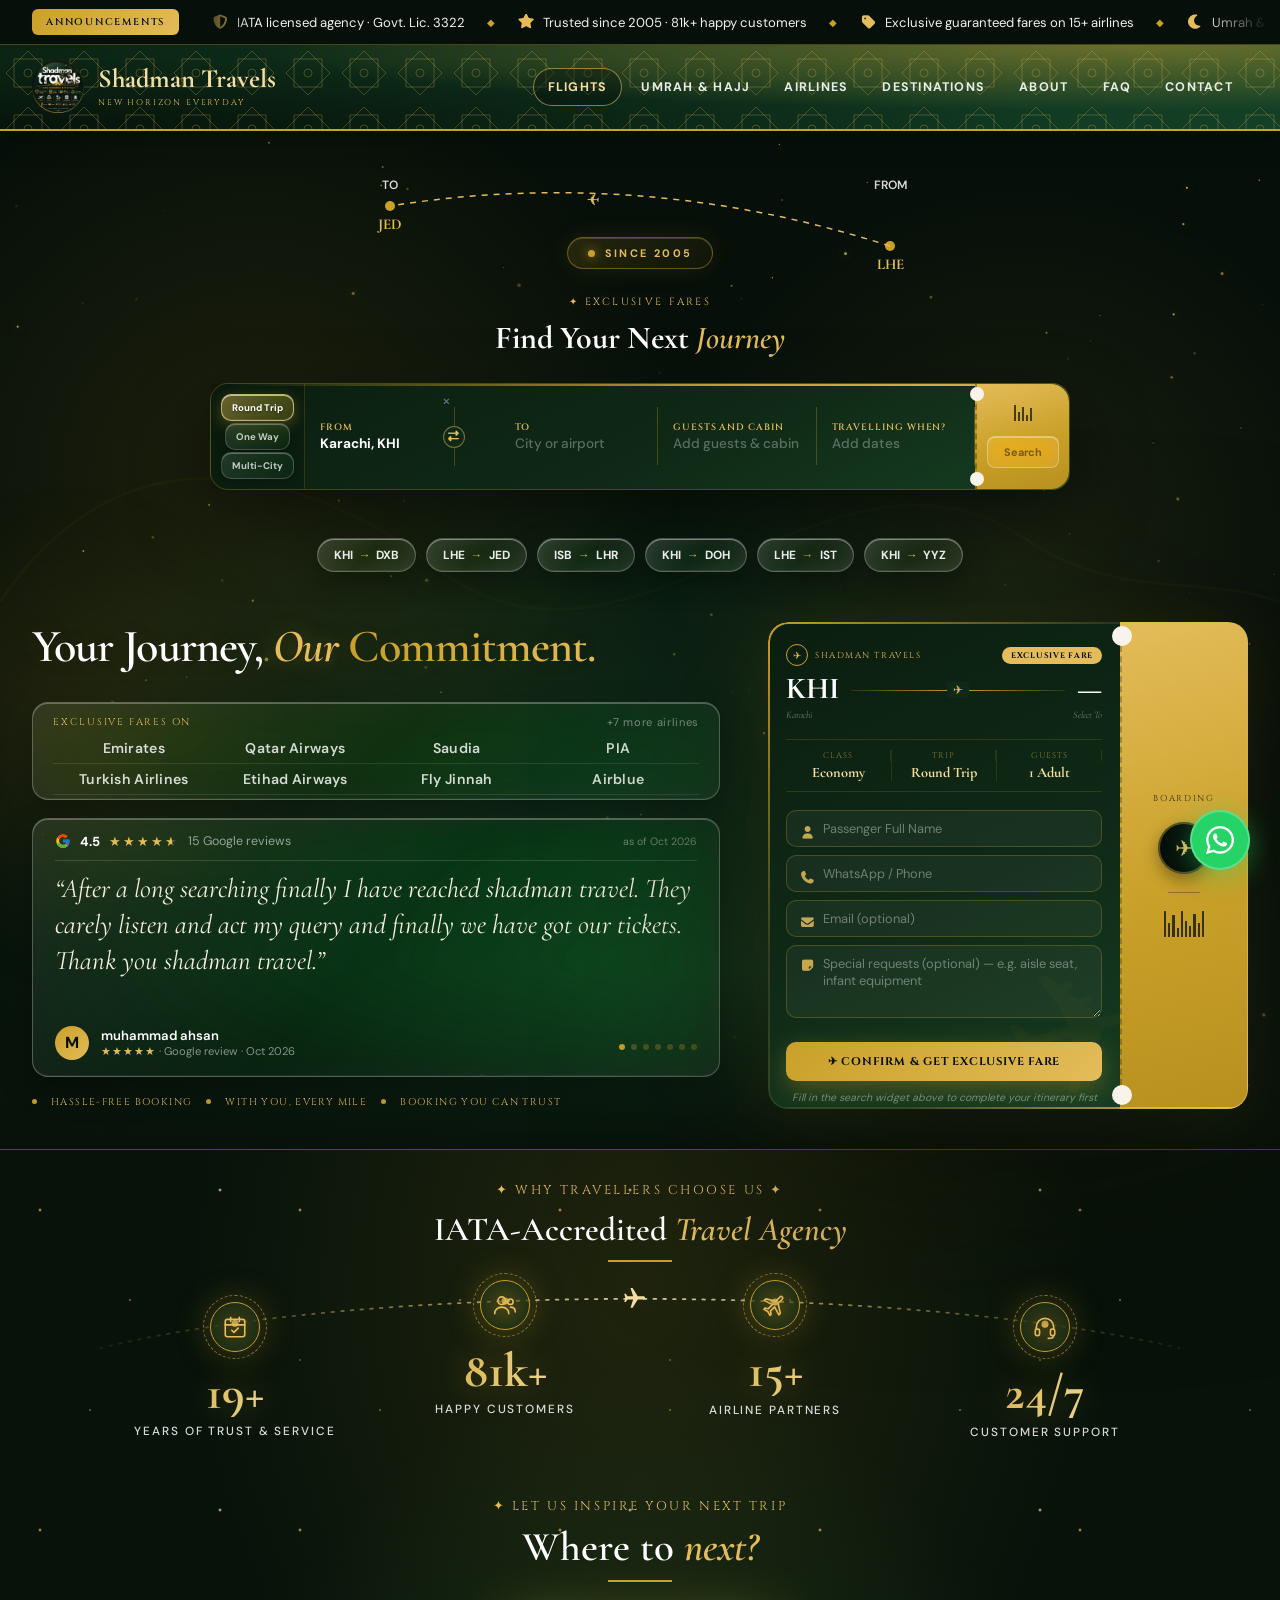
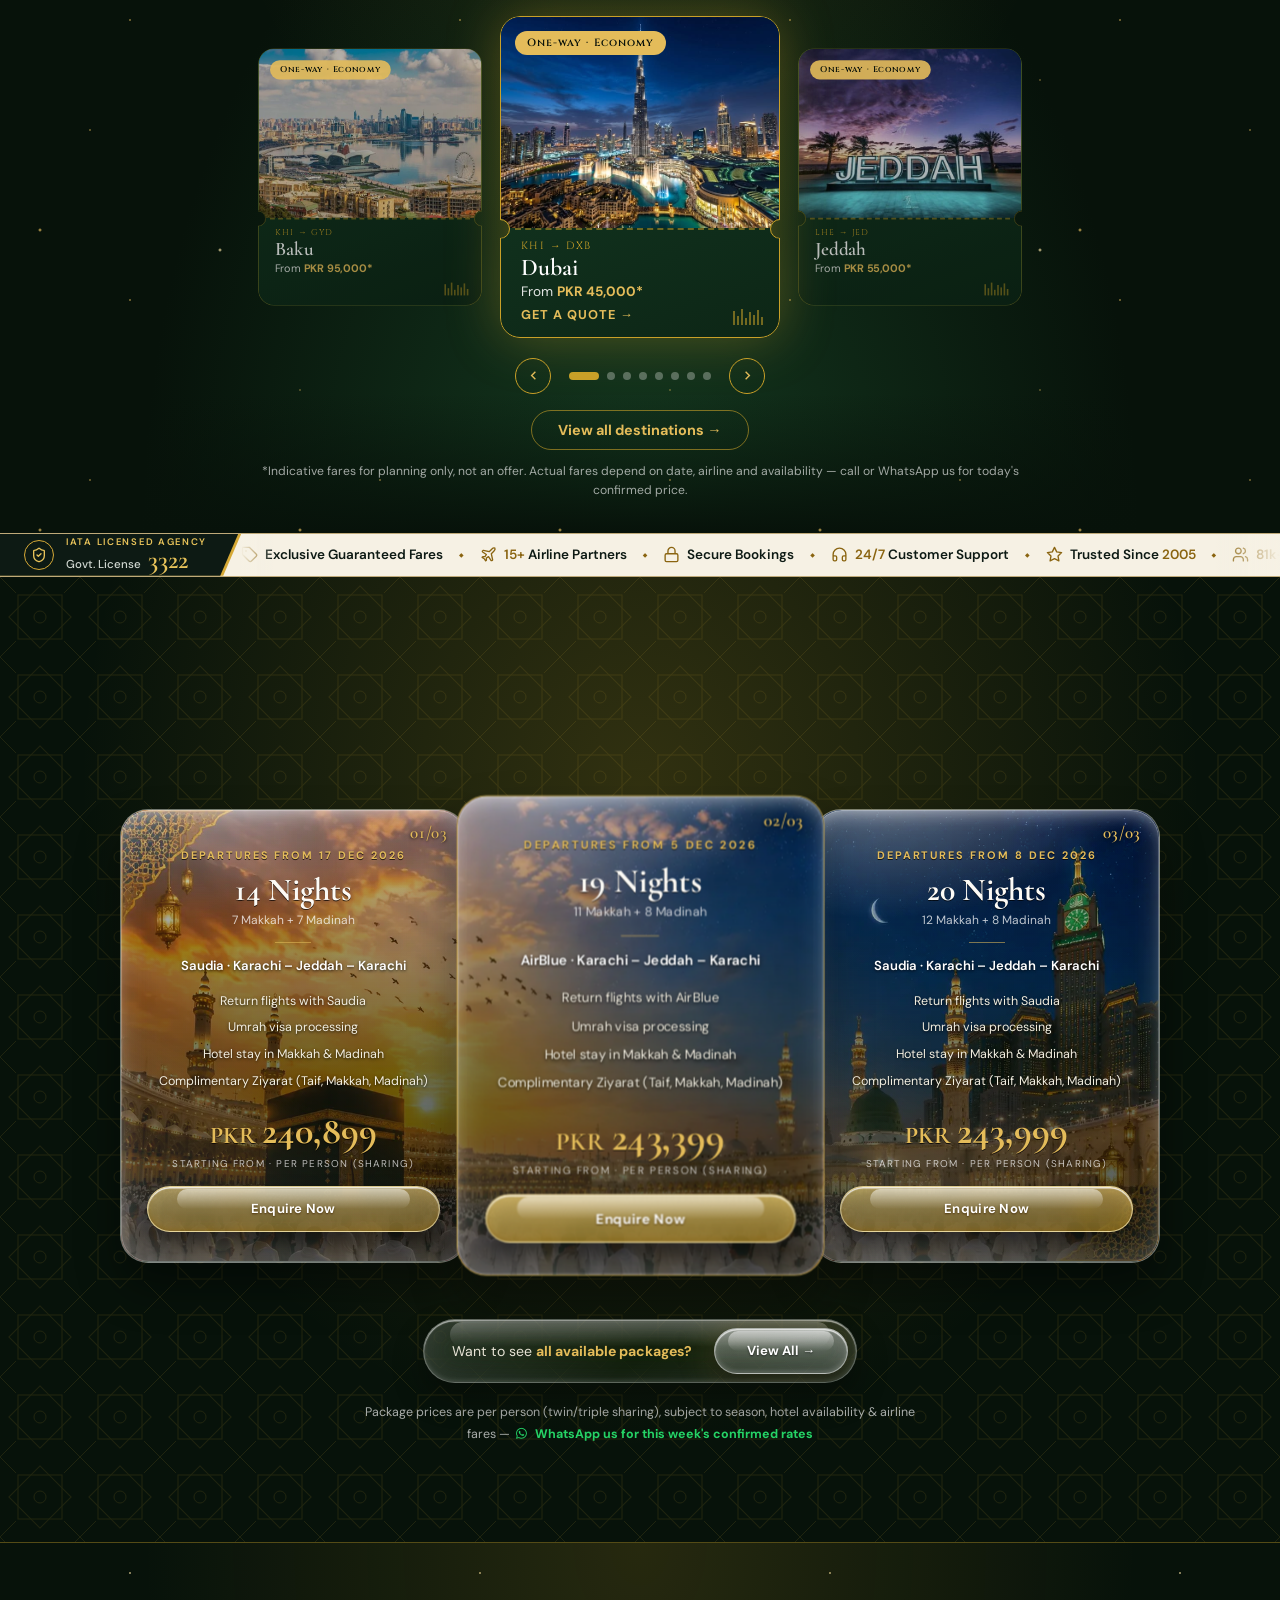
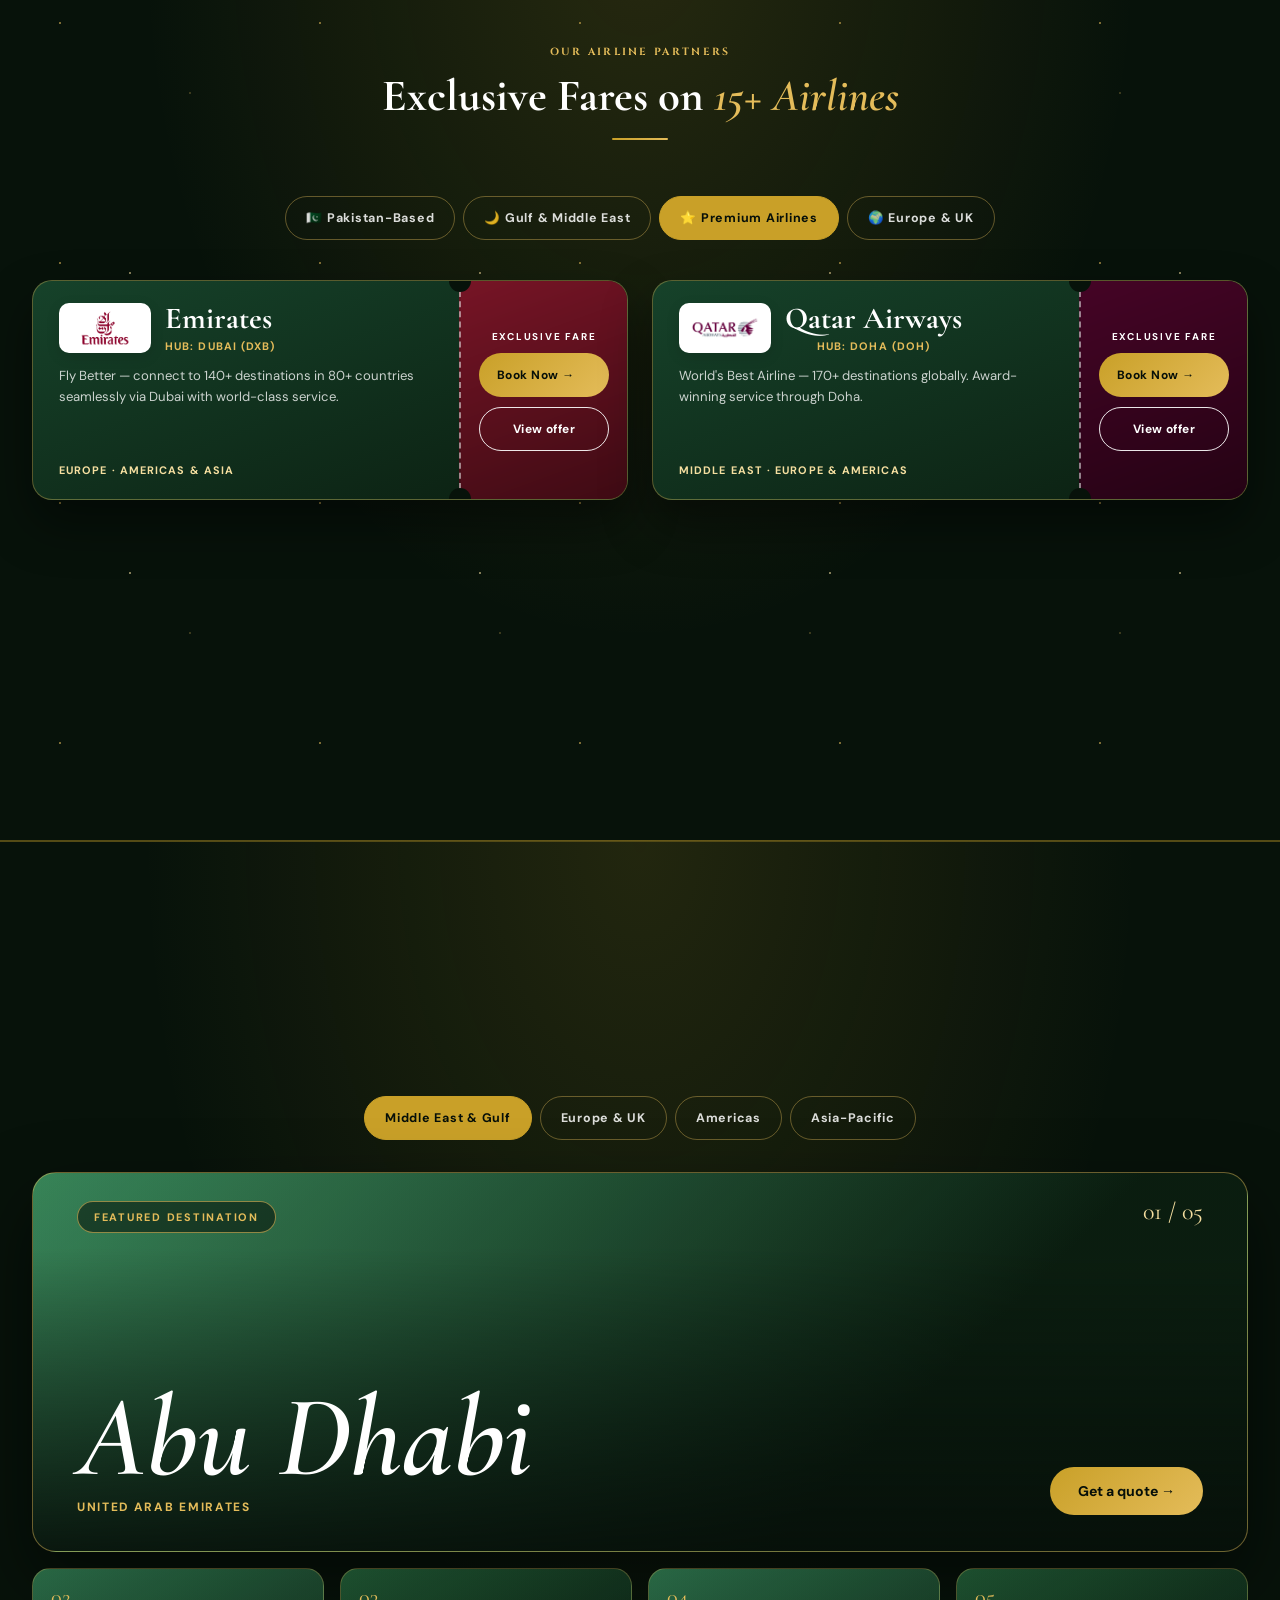
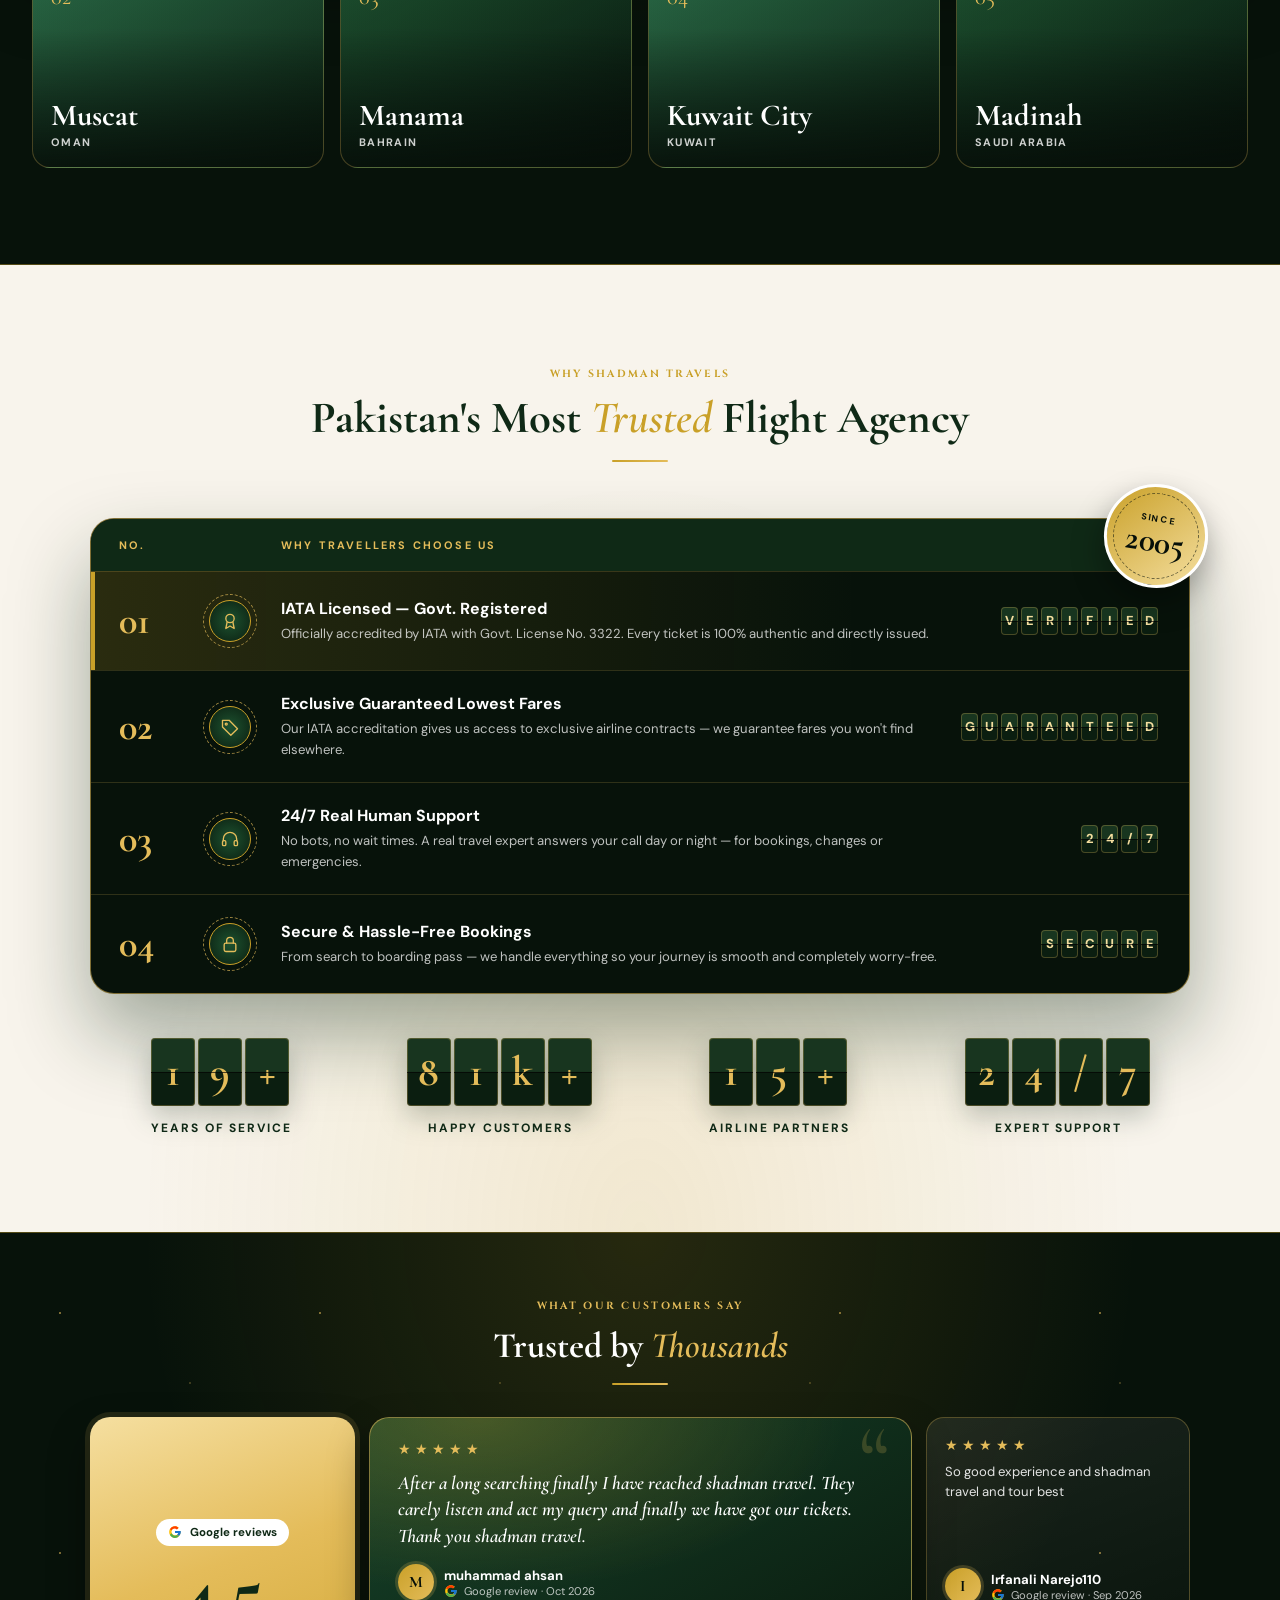
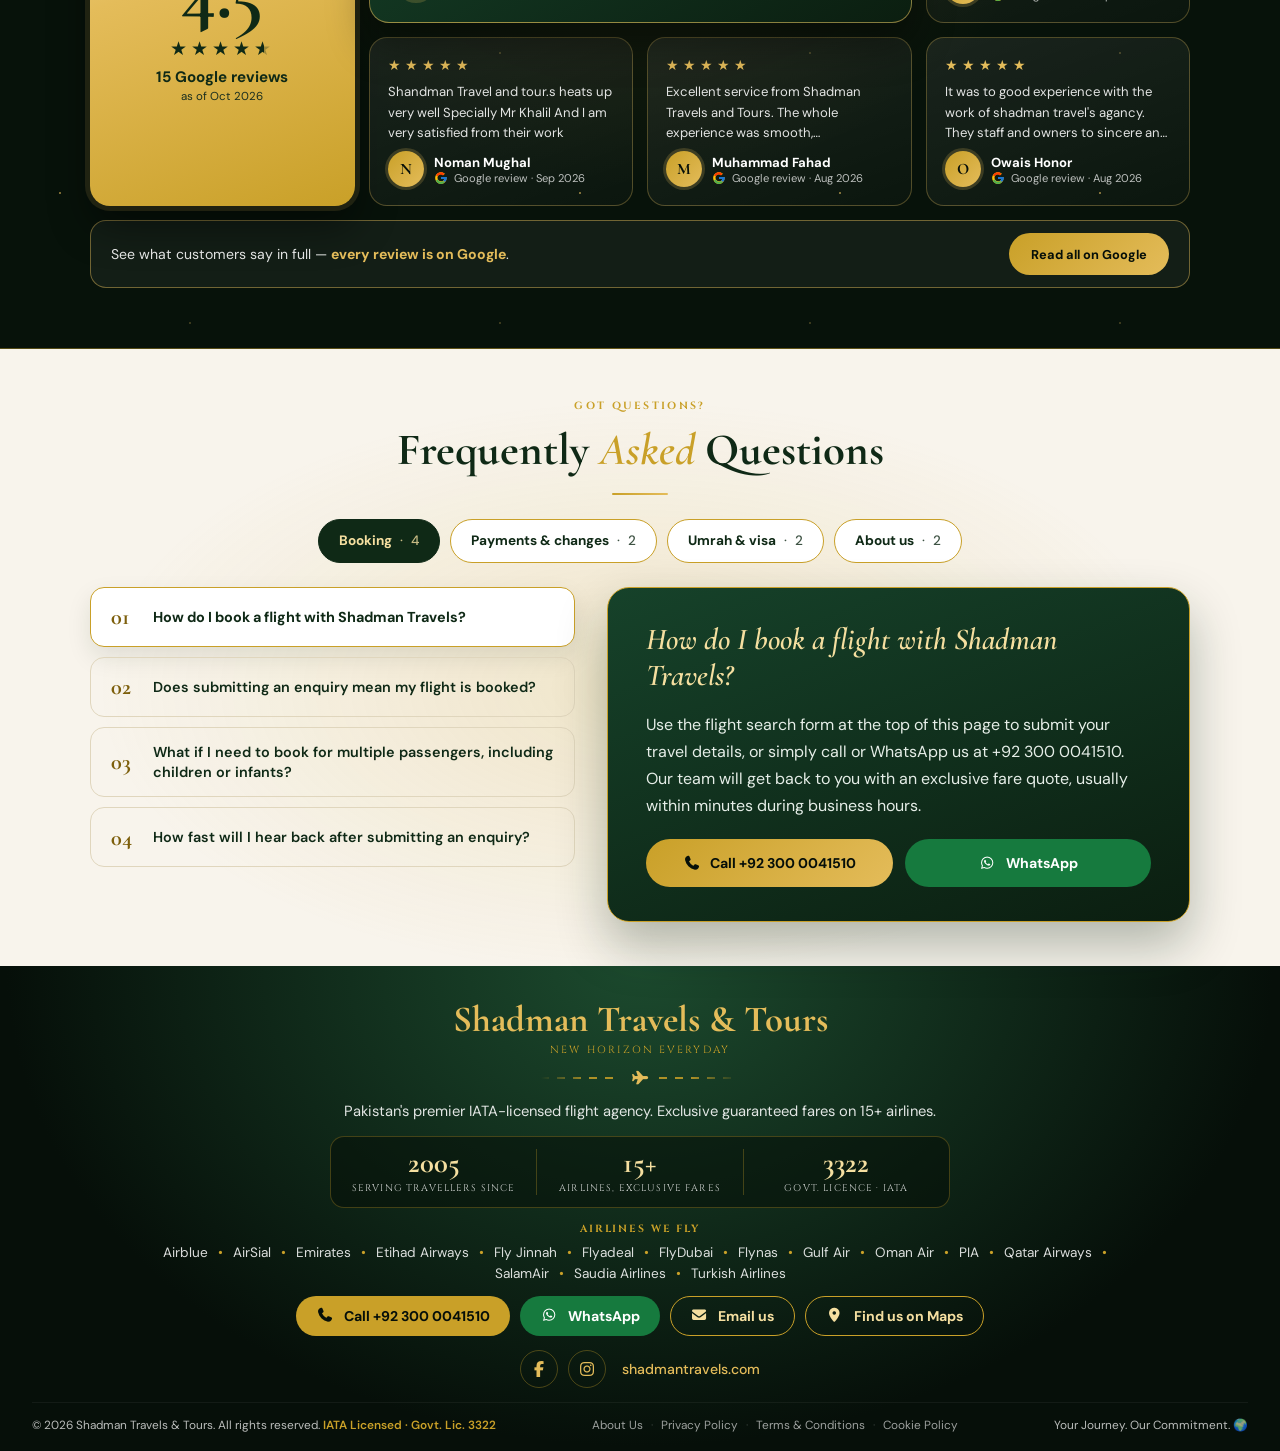
==== index.html @ fd4cccb2 "Remove unused Get Notified popup and refresh cache versions The Get Notified popup is no longer used" ====
<!DOCTYPE html>
<!--
  ╔══════════════════════════════════════════════════════════════════════════╗
  ║                                                                          ║
  ║   PROJECT  : Shadman Travels & Tours — Main Website                      ║
  ║   FILE     : index.html                                                  ║
  ║   VERSION  : Phase 3 — Professional Refactor                             ║
  ║   UPDATED  : 2026                                                        ║
  ║                                                                          ║
  ║   DESCRIPTION                                                            ║
  ║   Primary landing page for shadmantravels.com. Covers flight search,     ║
  ║   airline partners, popular routes, testimonials, and upcoming           ║
  ║   services (Umrah, international tours, domestic tours).                 ║
  ║                                                                          ║
  ║   STYLESHEET LOAD ORDER                                                  ║
  ║                                                                          ║
  ║   2. variables.css     — Design tokens & custom properties               ║
  ║   3. main.css          — Base resets, typography, global utilities       ║
  ║   4. navbar.css        — Navigation & mobile menu                        ║
  ║   5. hero.css          — Hero section & flight search card               ║
  ║   6. forms.css         — Form fields, passengers picker, dropdowns       ║
  ║   7. sections.css      — Airlines, routes, why-us, testimonials          ║
  ║   8. footer.css        — Footer layout & social links                    ║
  ║   9. responsive.css    — All breakpoints & mobile overrides              ║
  ║                                                                          ║
  ║   JAVASCRIPT LOAD ORDER (deferred, end of body)                          ║
  ║   1. config.js         — Global configuration & Google Sheets endpoint   ║
  ║   2. airports.js       — Airport autocomplete data & search logic        ║
  ║   3. navbar.js         — Hamburger toggle, scroll behavior, active links ║
  ║   4. search-widget.js  — Boarding-pass ticket + horizontal search bar    ║
  ║   5                                                                      ║
  ║   6. animations.js     — IntersectionObserver reveals, counter, carousel ║
  ║   7. main.js           — Entry point: preloader, progress bar, init      ║
  ║                                                                          ║
  ║   SECTION MAP (body)                                                     ║
  ║   [01] Preloader                                                         ║
  ║   [02] Scroll Progress Bar                                               ║
  ║   [03] Mobile Menu Overlay                                               ║
  ║   [04] Mobile Menu                                                       ║
  ║   [05] Navbar                                                            ║
  ║   ── <main id="main-content"> ──────────────────────────────────────     ║
  ║   [06] Hero — Flight Search  (#flights)                                  ║
  ║   [07] Trust Strip / Marquee                                             ║
  ║   [08] Stats Bar                                                         ║
  ║   [09] Airlines Section      (#airlines)                                 ║
  ║   [10] Popular Routes        (#routes)                                   ║
  ║   [11] Why Choose Us         (#why-us)                                   ║
  ║   [12] Testimonials                                                      ║
  ║   [13]                                                                   ║
  ║   ── </main> ───────────────────────────────────────────────────────     ║
  ║   [14] Footer                                                            ║
  ║   [15] WhatsApp FAB                                                      ║
  ║   [16]                                                                   ║
  ║   [17] JavaScript References                                             ║
  ║                                                                          ║
  ╚══════════════════════════════════════════════════════════════════════════╝
-->
<html lang="en">
<head>

  <!-- ═══════════════════════════════════════════════════════════
       § 1 · ANALYTICS & TRACKING
       ═══════════════════════════════════════════════════════════ -->

  <!-- Google Analytics 4 -->
  <script async src="https://www.googletagmanager.com/gtag/js?id=G-054Q03RSLR"></script>
  <script src="/js/analytics-init.js"></script>

  <!-- Microsoft Clarity -->
  <script src="/js/clarity-init.js"></script>


  <!-- ═══════════════════════════════════════════════════════════
       § 2 · CORE META
       ═══════════════════════════════════════════════════════════ -->

  <meta charset="UTF-8"/>
  <meta name="viewport" content="width=device-width, initial-scale=1.0"/>
  <meta name="theme-color" content="#0f172a"/>
  <meta name="format-detection" content="telephone=no"/>


  <!-- ═══════════════════════════════════════════════════════════
       § 3 · SEO — Title, Description, Keywords, Canonical
       ═══════════════════════════════════════════════════════════ -->

  <title>Travel Agency in Karachi | Airline Tickets, Umrah & Visa Services | Shadman Travels</title>

  <meta name="description" content="Book airline tickets, Umrah packages, visa assistance and international tours with Shadman Travels & Tours, Karachi. Trusted travel experts serving Pakistan for 19+ years."/>
  <meta name="keywords" content="travel agency Karachi, airline tickets Pakistan, Umrah packages Karachi, visa services Pakistan, travel consultant Karachi, Shadman Travels"/>
  <meta name="author" content="Shadman Travels & Tours"/>
  <meta name="robots" content="index, follow"/>

  <link rel="canonical" href="https://shadmantravels.com/"/>


  <!-- ═══════════════════════════════════════════════════════════
       § 4 · ICONS & BRANDING
       ═══════════════════════════════════════════════════════════ -->

  <link rel="icon" href="images/logos/favicon-32.png" type="image/png"/>
  <link rel="apple-touch-icon" href="images/logos/apple-touch-icon.png"/>


  <!-- ═══════════════════════════════════════════════════════════
       § 5 · OPEN GRAPH
       ═══════════════════════════════════════════════════════════ -->

  <meta property="og:type" content="website"/>
  <meta property="og:site_name" content="Shadman Travels & Tours"/>
  <meta property="og:locale" content="en_PK"/>
  <meta property="og:title" content="Shadman Travels & Tours"/>
  <meta property="og:description" content="Airline ticket booking, Umrah packages, visa assistance and international travel services from Karachi, Pakistan."/>
  <meta property="og:url" content="https://shadmantravels.com/"/>
  <meta property="og:image" content="https://shadmantravels.com/images/seo/og-image.jpg"/>
  <meta property="og:image:width" content="1200"/>
  <meta property="og:image:height" content="630"/>


  <!-- ═══════════════════════════════════════════════════════════
       § 6 · TWITTER CARDS
       ═══════════════════════════════════════════════════════════ -->

  <meta name="twitter:card" content="summary_large_image"/>
  <meta name="twitter:title" content="Shadman Travels & Tours"/>
  <meta name="twitter:description" content="Airline ticket booking, Umrah packages, visa assistance and international travel services from Karachi, Pakistan."/>
  <meta name="twitter:image" content="https://shadmantravels.com/images/seo/og-image.jpg"/>


  <!-- ═══════════════════════════════════════════════════════════
       § 7 ·  Fonts are self-hosted — see css/variables.css @font-face declarations
       ═══════════════════════════════════════════════════════════ -->
       
  <link rel="stylesheet" href="/css/fontawesome/all.min.css"/>

  <!-- ═══════════════════════════════════════════════════════════
       § 8 · STYLESHEETS
       Load order: modal override → tokens → base → components
       ═══════════════════════════════════════════════════════════ -->

  <link rel="stylesheet" href="css/variables.css"/>
  <link rel="stylesheet" href="css/main.css?v=20261030"/>
  <link rel="stylesheet" href="css/navbar.css"/>
  <link rel="stylesheet" href="css/hero.css"/>
  <link rel="stylesheet" href="css/forms.css"/>
  <link rel="stylesheet" href="css/search-widget.css?v=20261030"/>
  <link rel="stylesheet" href="css/glass.css?v=20261102"/>
  <link rel="stylesheet" href="css/sections.css?v=20261104"/>
  <link rel="stylesheet" href="css/faq.css"/>
  <link rel="stylesheet" href="css/footer.css"/>
  <link rel="stylesheet" href="css/responsive.css"/>


  <!-- ═══════════════════════════════════════════════════════════
       § 9 · STRUCTURED DATA (Schema.org)
       ═══════════════════════════════════════════════════════════ -->

  <script type="application/ld+json">
  {
    "@context": "https://schema.org",
    "@type": "TravelAgency",
    "name": "Shadman Travels & Tours",
    "url": "https://shadmantravels.com",
    "logo": "https://shadmantravels.com/images/logos/logo-schema.jpg",
    "description": "Airline ticket booking, Umrah packages, visa assistance, travel consultation and international travel services from Karachi, Pakistan.",
    "telephone": "+923000041510",
    "email": "shadmantravel@yahoo.com",
    "address": {
      "@type": "PostalAddress",
      "streetAddress": "MF#08 Salalah Apartment, Dr Daud Pota Road",
      "addressLocality": "Karachi",
      "addressCountry": "PK"
    },
    "areaServed": "Pakistan",
    "sameAs": [
      "https://www.facebook.com/shadmantravels",
      "https://www.instagram.com/shadman_travels",
      "https://maps.app.goo.gl/VC3xpDUezByyPFrX7"
    ]
  }
</script>

  <!-- ═══════════════════════════════════════════════════════════
       § 10 · JAVASCRIPT — deferred for performance
       defer: download in parallel with HTML parsing,
       execute only after DOM is fully ready. Order preserved:
       config → airports → navbar → search-widget → notify → animations → main
       ═══════════════════════════════════════════════════════════ -->
  <script src="js/config.js" defer></script>
  <script src="js/airports.js" defer></script>
  <script src="js/navbar.js" defer></script>
  <script src="js/nearest-airport.js?v=20261102" defer></script>
  <script src="js/search-widget.js?v=20261102" defer></script>
  <script src="js/google-reviews.js" defer></script>
  <script src="js/animations.js?v=20261104" defer></script>
  <script src="js/faq.js" defer></script>
  <script src="js/main.js" defer></script>
  <script src="js/umrah-home.js?v=20261104" defer></script>
  <script src="js/mobile-sections.js?v=20261101" defer></script>

</head>
<body>

  <!--
  ╔══════════════════════════════════════════════════════════════════════════╗
  ║  BODY · SECTION MAP                                                      ║
  ║  [01] Preloader            — Animated logo + progress bar                ║
  ║  [02] Scroll Progress Bar  — Fixed top progress indicator                ║
  ║  [03] Mobile Menu Overlay  — Semi-transparent backdrop                   ║
  ║  [04] Mobile Menu          — Slide-in nav drawer                         ║
  ║  [05] Navbar               — Fixed top navigation                        ║
  ║  [06] Hero / Flight Search — Star canvas + search card  #flights         ║
  ║  [07] Trust Strip          — Scrolling marquee band                      ║
  ║  [08] Stats Bar            — 4-cell animated counters                    ║
  ║  [09] Airlines             — Filterable partner cards    #airlines       ║
  ║  [10] Popular Routes       — Route price cards           #routes         ║
  ║  [11] Why Choose Us        — Trust signals + cert badges #why-us         ║
  ║  [12] Testimonials         — Auto-fade carousel                          ║
  ║  [13]                                                                    ║
  ║  [14] Footer               — Brand, links, contact                       ║
  ║  [15] WhatsApp FAB         — Floating action button                      ║
  ║  [16]                                                                    ║
  ║  [17] JavaScript           — Deferred script references                  ║
  ╚══════════════════════════════════════════════════════════════════════════╝
  -->


  <!-- ═══════════════════════════════════════════════════════════
     [01] PRELOADER
     Displayed on first page load until assets are ready.
     Controlled by: js/animations.js
     ═══════════════════════════════════════════════════════════ -->
  <div id="preloader">
    <div class="pre-logo">Shadman Travels<span>New Horizon Everyday</span></div>
    <div class="pre-plane">✈</div>
    <div class="pre-bar"><div class="pre-bar-fill"></div></div>
  </div>


  <!-- ═══════════════════════════════════════════════════════════
     [02] SCROLL PROGRESS BAR
     Fixed top bar that fills as the user scrolls down.
     Controlled by: js/navbar.js
     ═══════════════════════════════════════════════════════════ -->
  <div id="progress"></div>


  <!-- ═══════════════════════════════════════════════════════════
       [03] MOBILE MENU OVERLAY
       Semi-transparent backdrop behind the open mobile drawer.
       Closes the menu on click.
       ═══════════════════════════════════════════════════════════ -->
  <!-- INCLUDE:mobile-menu -->
<!-- Full-screen route menu (phones and tablets). Opened by the dock's Menu button, see js/navbar.js -->
<div class="mobile-menu" id="mobileMenu" role="dialog" aria-label="Site menu" aria-hidden="true">
  <div class="mm-head">
    <div class="mm-label">Choose your route</div>
    <button type="button" class="mm-close" id="mmClose" aria-label="Close menu"><i class="fa-solid fa-xmark" aria-hidden="true"></i></button>
  </div>

  <div class="mm-route">
    <a href="/#flights" class="mm-stop">
      <i class="fa-solid fa-plane mm-plane" aria-hidden="true"></i>
      <span class="mm-name">Flights</span><span class="mm-cap">Search and get a fare quote</span>
    </a>
    <a href="/pages/umrah-packages.html" target="_blank" rel="noopener" class="mm-stop umrah-dual-link">
      <i class="fa-solid fa-plane mm-plane" aria-hidden="true"></i>
      <span class="mm-name">Umrah &amp; Hajj</span><span class="mm-cap">Packages and hotels</span>
    </a>
    <a href="/#airlines" class="mm-stop">
      <i class="fa-solid fa-plane mm-plane" aria-hidden="true"></i>
      <span class="mm-name">Airlines</span><span class="mm-cap">15+ airline partners</span>
    </a>
    <a href="/#destinations" class="mm-stop">
      <i class="fa-solid fa-plane mm-plane" aria-hidden="true"></i>
      <span class="mm-name">Destinations</span><span class="mm-cap">Where we fly</span>
    </a>
    <a href="/#why-us" class="mm-stop">
      <i class="fa-solid fa-plane mm-plane" aria-hidden="true"></i>
      <span class="mm-name">Why Us</span><span class="mm-cap">IATA licensed since 2005</span>
    </a>
    <a href="/#faq" class="mm-stop">
      <i class="fa-solid fa-plane mm-plane" aria-hidden="true"></i>
      <span class="mm-name">FAQ</span><span class="mm-cap">Quick answers</span>
    </a>
    <a href="/#contact" class="mm-stop">
      <i class="fa-solid fa-plane mm-plane" aria-hidden="true"></i>
      <span class="mm-name">Contact</span><span class="mm-cap">Call or WhatsApp us</span>
    </a>
  </div>
</div>

<!-- Permanent bottom dock (phones and tablets) -->
<div class="dock" id="dock" role="navigation" aria-label="Quick actions">
  <a href="/#flights" class="dock-item"><i class="fa-solid fa-plane" aria-hidden="true"></i><span>Flights</span></a>
  <a href="/#umrah" class="dock-item"><i class="fa-solid fa-moon" aria-hidden="true"></i><span>Umrah</span></a>
  <a href="tel:+923000041510" class="dock-call" aria-label="Call now"><i class="fa-solid fa-phone" aria-hidden="true"></i></a>
  <a href="https://wa.me/923000041510" class="dock-item dock-chat" target="_blank" rel="noopener"><i class="fa-brands fa-whatsapp" aria-hidden="true"></i><span>Chat</span></a>
  <button type="button" class="dock-item" id="dockMenu" aria-label="Open menu" aria-expanded="false" aria-controls="mobileMenu"><i class="fa-solid fa-bars" aria-hidden="true"></i><span>Menu</span></button>
</div>
<!-- /INCLUDE:mobile-menu -->


  <!-- ═══════════════════════════════════════════════════════════
       [05] NAVBAR
       Fixed top navigation bar with brand, desktop links, and
       hamburger button. Scroll-aware class changes applied by
       js/navbar.js.
       ═══════════════════════════════════════════════════════════ -->
  <!-- INCLUDE:navbar -->
<!-- Announcement bar: running ticker. Messages come from data/announcements.json (see js/navbar.js).
     Stays hidden if the data cannot be loaded. -->
<div class="ab" id="announceBar" role="region" aria-label="Announcements" hidden>
  <div class="ab-inner">
    <span class="ab-label">Announcements</span>
    <div class="ab-ticker"><div class="ab-track" id="abTrack"></div></div>
  </div>
</div>

<nav id="navbar" aria-label="Main">
  <div class="nav-inner">

    <!-- Brand -->
    <a href="/" class="nav-brand">
      <picture>
        <source srcset="/images/logos/logo.webp" type="image/webp">
        <img src="/images/logos/logo.png" alt="Shadman Travels & Tours logo" class="nav-logo-img">
      </picture>
      <div class="brand-text">
        <div class="name">Shadman Travels</div>
        <div class="tag">New Horizon Everyday</div>
      </div>
    </a>

    <!-- Desktop navigation links -->
    <div class="nav-menu">
      <a href="/#flights"      class="nav-link">Flights</a>
      <a href="/pages/umrah-packages.html" target="_blank" rel="noopener" class="nav-link umrah-dual-link">Umrah & Hajj</a>
      <a href="/#airlines"     class="nav-link">Airlines</a>
      <a href="/#destinations" class="nav-link">Destinations</a>
      <a href="/#why-us"       class="nav-link">About</a>
      <a href="/#faq"          class="nav-link">FAQ</a>
      <a href="/#contact"      class="nav-link">Contact</a>
    </div>

    <!-- Phones and tablets only: licence pill (the menu lives in the bottom dock) -->
    <span class="nav-lic">Lic. 3322</span>

  </div>
</nav>
<!-- /INCLUDE:navbar -->


  <!-- ═══════════════════════════════════════════════════════════
       MAIN CONTENT WRAPPER
       Wraps all primary page sections for landmark navigation.
       ═══════════════════════════════════════════════════════════ -->
  <main id="main-content">


    <!-- ═══════════════════════════════════════════════════════════
         [06] HERO — FLIGHT SEARCH SECTION  (#flights)
         Star canvas background + animated mesh overlay.
         Contains: eyebrow, H1, CTA buttons, trust pills,
         route badges, and the full 3-tab flight search card
         (One Way · Round Trip · Multi City) with passenger
         picker, airline/purpose selects, contact fields, and
         form feedback toasts.
         Controlled by: js/search-widget.js, js/airports.js
         ═══════════════════════════════════════════════════════════ -->
    <section class="hero" id="flights">
      <canvas id="starCanvas"></canvas>

      <div class="hero-map"></div>
      
      <div class="hero-mesh"></div>

      <div class="hero-inner" style="display:block">

        <!-- Route Tracer -->
        <div class="route-tracer-wrap">
          <svg viewBox="0 0 620 130" width="100%" height="100%">
            <circle cx="560" cy="95" r="5" fill="#c9a028"/>
            <text id="rtOriginLabel" class="rt-code" x="560" y="118" text-anchor="middle">KHI</text>
            <text class="rt-label" x="560" y="38" text-anchor="middle" opacity="0.6">FROM</text>
            <path id="rtRoute" d="M 560,95 Q 310,15 60,55" stroke="#e4bc5a" stroke-width="1.5" fill="none" stroke-dasharray="6 6"/>
            <path id="rtMotionPath" d="M 560,95 Q 310,15 60,55" fill="none" stroke="none"/>
            <circle cx="60" cy="55" r="5" fill="#c9a028"/>
            <text id="rtDestLabel" class="rt-code" x="60" y="78" text-anchor="middle">DXB</text>
            <text class="rt-label" x="60" y="38" text-anchor="middle" opacity="0.6">TO</text>
            <text font-size="16" fill="#e4bc5a">
              <animateMotion dur="3.2s" repeatCount="indefinite" rotate="auto">
                <mpath href="#rtMotionPath"/>
              </animateMotion>
              ✈
            </text>
          </svg>
        </div>

        <!-- Search widget -->
        <div class="widget-wrap">
          <div style="display:flex;justify-content:center;margin-bottom:20px">
           <div class="hero-eyebrow" style="margin-bottom:0;font-size:0.68rem;letter-spacing:0.22em">
            <span class="hero-eyebrow-dot"></span>
           Since 2005
          </div>
        </div>
          <div class="wgt-eyebrow"><span>✦ Exclusive Fares</span><h3>Find Your Next <em>Journey</em></h3></div>
          <div class="widget-card dark-bar-mode rt-ow-layout" id="widgetCard">
            <div class="wc-top">
              <div class="pill-tabs">
                <button class="pill-tab active" data-trip="rt">Round Trip</button>
                <button class="pill-tab" data-trip="ow">One Way</button>
                <button class="pill-tab" data-trip="mc">Multi-City</button>
              </div>
            </div>

            <div class="field-row" id="mainRow">
              <div class="wf" id="fromField">
                <div class="wf-icon-circle" id="fromIconC"><i class="fas fa-plane-departure"></i></div>
                <div class="wf-text"><div class="wf-label2">From</div><div class="wf-val2 placeholder" id="fromValue">City or airport</div></div>
                <div class="wf-clear" id="fromClear" title="Clear">×</div>
              </div>
              <div class="wf-swap2" id="swapBtn"><div class="swap-circle"><i class="fas fa-right-left"></i></div></div>
              <div class="wf" id="toField">
                <div class="wf-icon-circle" id="toIconC"><i class="fas fa-plane-arrival"></i></div>
                <div class="wf-text"><div class="wf-label2">To</div><div class="wf-val2 placeholder" id="toValue">City or airport</div></div>
                <div class="wf-clear" id="toClear" title="Clear">×</div>
              </div>
              <div class="wf" id="guestsField">
                <div class="wf-icon-circle" id="guestsIconC"><svg viewBox="0 0 24 24" fill="none" stroke="currentColor" stroke-width="1.8" stroke-linecap="round" stroke-linejoin="round"><circle cx="9" cy="8.5" r="3"/><path d="M3.5 20c0-3.6 2.5-6 5.5-6s5.5 2.4 5.5 6"/><circle cx="16.5" cy="8" r="2.4" opacity=".75"/><path d="M14.8 14.3c.5-.13 1.1-.2 1.7-.2 2.6 0 4.5 2.1 4.5 5.4" opacity=".75"/></svg></div>
                <div class="wf-text"><div class="wf-label2">Guests and Cabin</div><div class="wf-val2 placeholder" id="guestsValue">Add</div></div>
              </div>
              <div class="wf" id="dateField">
                <div class="wf-icon-circle" id="dateIconC"><svg viewBox="0 0 24 24" fill="none" stroke="currentColor" stroke-width="2"><rect x="3" y="4" width="18" height="18" rx="2"/><path d="M16 2v4M8 2v4M3 10h18"/></svg></div>
                <div class="wf-text"><div class="wf-label2">Travelling when?</div><div class="wf-val2 placeholder" id="dateValue">Add dates</div></div>
                <div class="wf-dates-split">
                  <div class="wf-date-col"><div class="wf-date-label">Outbound</div><div class="wf-date-val placeholder" id="outValue">Select date</div></div>
                  <div class="wf-date-col" id="retCol"><div class="wf-date-label">Return</div><div class="wf-date-val placeholder" id="retValue">Select date</div></div>
                </div>
              </div>
              <div class="wf-searchbtn">
                <div class="wf-searchbtn-bars">
                  <div style="height:16px"></div><div style="height:9px"></div><div style="height:14px"></div><div style="height:6px"></div><div style="height:13px"></div>
                </div>
                <button class="search-btn2" id="searchBtn" disabled>Search</button>
              </div>
            </div>

            <div class="popup-panel ap-popup" id="fromPopup"></div>
            <div class="popup-panel ap-popup" id="toPopup"></div>
            <div class="popup-panel guests-popup" id="guestsPopup"></div>
            <div class="popup-panel cal-popup" id="calPopup"></div>

            <div class="mc-legs2" id="mcLegs"></div>
            <div class="mc-guests-row" id="mcGuestsRow" style="display:none;">
              <div class="wf" id="mcGuestsField">
                <div class="wf-icon-circle" id="mcGuestsIconC"><svg viewBox="0 0 24 24" fill="none" stroke="currentColor" stroke-width="1.8" stroke-linecap="round" stroke-linejoin="round"><circle cx="9" cy="8.5" r="3"/><path d="M3.5 20c0-3.6 2.5-6 5.5-6s5.5 2.4 5.5 6"/><circle cx="16.5" cy="8" r="2.4" opacity=".75"/><path d="M14.8 14.3c.5-.13 1.1-.2 1.7-.2 2.6 0 4.5 2.1 4.5 5.4" opacity=".75"/></svg></div>
                <div class="wf-text"><div class="wf-label2">Guests and Cabin</div><div class="wf-val2 placeholder" id="mcGuestsValue">Add</div></div>
              </div>
              <div class="mc-add-wrap2" id="mcAddRow" style="display:none;">
                <button class="mc-add-btn2" id="mcAddBtn">+ Add Another Flight</button>
                <span class="mc-note2" id="mcCountNote">2 of 6 flights</span>
              </div>
              <button class="search-btn2" id="mcSearchBtn" disabled><i class="fas fa-magnifying-glass"></i> Search </button>
            </div>
          </div>
        </div><!-- /widget-wrap -->

        <!-- Quick-select route chips -->
        <div class="quick-routes">
          <div class="quick-route-chip" data-from="KHI" data-to="DXB">KHI <span class="arr">→</span> DXB</div>
          <div class="quick-route-chip" data-from="LHE" data-to="JED">LHE <span class="arr">→</span> JED</div>
          <div class="quick-route-chip" data-from="ISB" data-to="LHR">ISB <span class="arr">→</span> LHR</div>
          <div class="quick-route-chip" data-from="KHI" data-to="DOH">KHI <span class="arr">→</span> DOH</div>
          <div class="quick-route-chip" data-from="LHE" data-to="IST">LHE <span class="arr">→</span> IST</div>
          <div class="quick-route-chip" data-from="KHI" data-to="YYZ">KHI <span class="arr">→</span> YYZ</div>
        </div>

        <div id="recentChipWrap"></div>

        <!-- Two-column: text left, boarding pass right -->
        <div class="hero-below-grid">

          <div class="hero-content">

            <!-- Headline -->
            <h1>
              Your Journey,<br class="h1-br"/>
              <em>Our</em> <span class="line2">Commitment.</span>
            </h1>

            <!-- Airlines (static list; 15 partners in total — see data/airlines.json) -->
            <div class="hero-airlines">
              <div class="ha-head"><span>Exclusive fares on</span><span class="ha-more">+7 more airlines</span></div>
              <ul class="ha-grid">
                <li>Emirates</li>
                <li>Qatar Airways</li>
                <li>Saudia</li>
                <li>PIA</li>
                <li>Turkish Airlines</li>
                <li>Etihad Airways</li>
                <li>Fly Jinnah</li>
                <li>Airblue</li>
              </ul>
            </div>

            <!-- Google reviews — rotating card, filled by js/google-reviews.js from data/google-reviews.json.
                 Stays hidden automatically if the data cannot be loaded. -->
            <section class="hero-review" id="heroReview" aria-label="Customer reviews on Google">
              <a class="hr-head" id="hrHead" href="https://maps.app.goo.gl/VC3xpDUezByyPFrX7" target="_blank" rel="noopener">
                <svg width="16" height="16" viewBox="0 0 48 48" aria-hidden="true"><path fill="#FFC107" d="M43.6 20.5H42V20.4H24v7.2h11.3c-1.6 4.6-6 7.9-11.3 7.9-6.6 0-12-5.4-12-12s5.4-12 12-12c3.1 0 5.8 1.2 8 3l5.1-5.1C33.6 6.5 29.1 4.4 24 4.4 12.9 4.4 4 13.3 4 24.4s8.9 20 20 20c10 0 19.1-7.2 19.1-20 0-1.3-.1-2.2-.5-3.9z"/><path fill="#FF3D00" d="M6.3 14.7l5.9 4.3c1.6-4 5.5-6.8 10.1-6.8 3.1 0 5.8 1.2 8 3l5.1-5.1C33.6 6.5 29.1 4.4 24 4.4c-7.5 0-13.9 4.3-17.1 10.6z"/><path fill="#4CAF50" d="M24 44.4c5 0 9.5-1.9 12.9-5l-6-5c-1.9 1.4-4.4 2.2-6.9 2.2-5.3 0-9.7-3.3-11.3-8l-6.1 4.7c3.2 6.3 9.6 11.1 17.4 11.1z"/><path fill="#1976D2" d="M43.6 20.5H42V20.4H24v7.2h11.3c-.8 2.2-2.2 4.1-4.1 5.5l6 5C40.9 35 44 30.3 44 24.4c0-1.3-.1-2.2-.4-3.9z"/></svg>
                <b id="hrRating"></b>
                <span class="rv-stars" id="hrAvgStars" aria-hidden="true">★★★★★</span>
                <span id="hrCount"></span>
                <span class="hr-asof" id="hrAsOf"></span>
              </a>
              <div class="hr-slides" id="hrSlides"></div>
              <div class="hr-dots" id="hrDots"></div>
            </section>

            <!-- Taglines -->
            <div class="hero-proof">
              <ul class="hp-tags">
                <li>Hassle-Free Booking</li>
                <li>With You, Every Mile</li>
                <li>Booking You Can Trust</li>
              </ul>
            </div>

          </div><!-- /hero-content -->

          <div class="hero-ticket reveal-right">
            <div class="ticket">
              <div class="ticket-main">
                <div class="ticket-sweep"></div>
                <button type="button" class="tk-close" id="tkClose" aria-label="Close booking form">✕</button>

                <div class="ticket-top-row">
                  <div class="ticket-brand">
                    <div class="ticket-brand-icon">✈</div>
                    <div class="ticket-eyebrow">Shadman Travels</div>
                  </div>
                  <div class="ticket-badge">Exclusive Fare</div>
                </div>

                <div class="ticket-route-row">
                  <div class="ticket-route" id="htFromCode">—</div>
                  <div class="ticket-path"></div>
                  <div class="ticket-route" id="htToCode">—</div>
                </div>
                <div class="ticket-cities"><span id="htFromCity">Select From</span><span id="htToCity">Select To</span></div>

                <div class="ticket-meta">
                  <div><div class="ticket-meta-label">Class</div><div class="ticket-meta-val" id="htClass">Economy</div></div>
                  <div><div class="ticket-meta-label">Trip</div><div class="ticket-meta-val" id="htTrip">Round Trip</div></div>
                  <div><div class="ticket-meta-label">Guests</div><div class="ticket-meta-val" id="htGuests">1 Adult</div></div>
                </div>

                <div id="htToast" class="ticket-toast">
                  ✅ <strong>Enquiry received!</strong><br/>
                  <span style="font-weight:400;font-size:0.7rem">We'll WhatsApp you an exclusive fare shortly.</span><br/>
                  <span id="htToastId" style="font-weight:600;font-size:0.68rem;display:block;margin-top:4px"></span>
                </div>
                <div id="htError" class="ticket-error"></div>
                <div id="htValidation" class="ticket-validation"></div>

                <div class="ticket-field-wrap"><i class="fas fa-user ticket-field-icon"></i><input id="htName" placeholder="Passenger Full Name"></div>
                <div class="ticket-field-wrap"><i class="fas fa-phone ticket-field-icon"></i><input id="htPhone" type="tel" placeholder="WhatsApp / Phone"></div>
                <div class="ticket-field-wrap"><i class="fas fa-envelope ticket-field-icon"></i><input id="htEmail" type="email" placeholder="Email (optional)"></div>
                <div class="ticket-field-wrap"><i class="fas fa-note-sticky ticket-field-icon ticket-field-icon-top"></i><textarea id="htNotes" placeholder="Special requests (optional) — e.g. aisle seat, infant equipment"></textarea></div>

                <input type="text" id="htWebsite" name="website" autocomplete="off" tabindex="-1" aria-hidden="true"
                       style="position:absolute;left:-9999px;opacity:0;height:0;width:0;">
                <div id="htTurnstile" style="margin-bottom:8px"></div>
                <button class="ticket-submit-btn" id="htSubmit">✈ Confirm &amp; Get Exclusive Fare</button>

                <div class="ticket-empty-note" id="htEmptyNote">Fill in the search widget above to complete your itinerary first</div>
              </div>

              <div class="ticket-stub">
                <div class="ticket-perforation"></div>
                <div class="ticket-stub-eyebrow">Boarding</div>
                <div class="ticket-stub-seal">✈</div>
                <div class="ticket-stub-divider"></div>
                <div class="ticket-stub-barcode">
                  <div style="height:100%"></div><div style="height:55%"></div><div style="height:85%"></div><div style="height:35%"></div>
                  <div style="height:100%"></div><div style="height:65%"></div><div style="height:45%"></div><div style="height:90%"></div>
                  <div style="height:55%"></div><div style="height:100%"></div>
                </div>
              </div>
            </div>
          </div><!-- /hero-ticket -->

        </div><!-- /hero-below-grid -->

      </div><!-- /hero-inner -->

    </section><!-- /#flights -->

    <!-- ═══════════════════════════════════════════════════════════
         HORIZONTAL SEARCH WIDGET
         Feeds the live boarding-pass ticket above via search-widget.js.
         Trip type tabs: Round Trip / One Way / Multi-City (max 9 legs).
         ═══════════════════════════════════════════════════════════ -->

    <!-- ═══════════════════════════════════════════════════════════
         TOP BAND — stats band + "Where to next?" carousel
         One shared background (.top-band in css/sections.css).
         Stats band first, then the carousel.
         ═══════════════════════════════════════════════════════════ -->
    <div class="top-band">

    <!-- ═══════════════════════════════════════════════════════════
         [08] STATS BAR
         Animated counters triggered by IntersectionObserver.
         data-count    = target number
         data-suffix   = appended suffix string (e.g. "k+")
         Controlled by: js/animations.js
         ═══════════════════════════════════════════════════════════ -->
    <section class="stats-sec" aria-labelledby="statsTitle">
      <div class="stx-stars" aria-hidden="true"></div>
      <div class="stx-wrap">
        <div class="stx-head reveal">
          <div class="stx-eyebrow">✦ Why travellers choose us ✦</div>
          <h2 class="stx-title" id="statsTitle"> IATA-Accredited <em>Travel Agency</em></h2>
          <div class="stx-hairline"></div>
        </div>

        <div class="stx-stage">
          <svg class="stx-arc" viewBox="0 0 1216 120" aria-hidden="true" focusable="false">
            <defs><linearGradient id="stxArcGrad" x1="0" x2="1" y1="0" y2="0"><stop offset="0" stop-color="#c9a028" stop-opacity=".1"/><stop offset=".5" stop-color="#f5dfa0" stop-opacity=".9"/><stop offset="1" stop-color="#c9a028" stop-opacity=".1"/></linearGradient></defs>
            <path d="M0 88 C300 14 900 14 1216 88" fill="none" stroke="url(#stxArcGrad)" stroke-width="2" stroke-dasharray="3 8" stroke-linecap="round"/>
            <circle cx="152" cy="60" r="4" fill="#e4bc5a"/><circle cx="456" cy="35" r="4" fill="#e4bc5a"/>
            <circle cx="760" cy="36" r="4" fill="#e4bc5a"/><circle cx="1064" cy="61" r="4" fill="#e4bc5a"/>
            <svg x="588" y="18" width="28" height="28" viewBox="0 0 24 24" fill="#f5dfa0"><path transform="rotate(90 12 12)" d="M21 16v-2l-8-5V3.5c0-.83-.67-1.5-1.5-1.5S10 2.67 10 3.5V9l-8 5v2l8-2.5V19l-2.5 1.5V22l4-1 4 1v-1.5L13 19v-5.5l8 2.5z"/></svg>
          </svg>

          <div class="stat-cell stx-cell stx-c1 reveal delay-1">
            <div class="stx-icon"><span class="stx-orbit"></span><span class="stx-disc"><svg viewBox="0 0 24 24" fill="none" stroke="currentColor" stroke-width="1.5" stroke-linecap="round" stroke-linejoin="round" aria-hidden="true"><rect x="3" y="5" width="18" height="16" rx="2"/><path d="M3 10h18M8 3v4M16 3v4M9 15l2 2 4-4"/></svg></span></div>
            <span class="stat-num stx-num" data-count="19">0</span>
            <div class="stat-label stx-label"><span class="lb-full">Years of Trust &amp; Service</span><span class="lb-short">Years</span></div>
          </div>
          <div class="stat-cell stx-cell stx-c2 reveal delay-2">
            <div class="stx-icon"><span class="stx-orbit"></span><span class="stx-disc"><svg viewBox="0 0 24 24" fill="none" stroke="currentColor" stroke-width="1.5" stroke-linecap="round" stroke-linejoin="round" aria-hidden="true"><circle cx="9" cy="8" r="3.5"/><path d="M2.5 20c0-3.6 2.9-6 6.5-6s6.5 2.4 6.5 6"/><circle cx="17" cy="9" r="2.5"/><path d="M17 14c2.8 0 4.5 1.9 4.5 4.5"/></svg></span></div>
            <span class="stat-num stx-num" data-count="81" data-suffix="k+">0</span>
            <div class="stat-label stx-label"><span class="lb-full">Happy Customers</span><span class="lb-short">Customers</span></div>
          </div>
          <div class="stat-cell stx-cell stx-c3 reveal delay-3">
            <div class="stx-icon"><span class="stx-orbit"></span><span class="stx-disc"><svg viewBox="0 0 24 24" fill="none" stroke="currentColor" stroke-width="1.5" stroke-linecap="round" stroke-linejoin="round" aria-hidden="true" style="transform:rotate(45deg)"><path d="M21 16v-2l-8-5V3.5c0-.83-.67-1.5-1.5-1.5S10 2.67 10 3.5V9l-8 5v2l8-2.5V19l-2.5 1.5V22l4-1 4 1v-1.5L13 19v-5.5l8 2.5z"/></svg></span></div>
            <span class="stat-num stx-num" data-count="15" data-suffix="+">0</span>
            <div class="stat-label stx-label"><span class="lb-full">Airline Partners</span><span class="lb-short">Airlines</span></div>
          </div>
          <div class="stat-cell stx-cell stx-c4 reveal delay-4">
            <div class="stx-icon"><span class="stx-orbit"></span><span class="stx-disc"><svg viewBox="0 0 24 24" fill="none" stroke="currentColor" stroke-width="1.5" stroke-linecap="round" stroke-linejoin="round" aria-hidden="true"><path d="M4 14v-2a8 8 0 0116 0v2"/><rect x="3" y="14" width="4" height="6" rx="1.5"/><rect x="17" y="14" width="4" height="6" rx="1.5"/><path d="M20 20c0 1.5-2 2.5-5 2.5"/></svg></span></div>
            <span class="stat-num stx-num">24/7</span>
            <div class="stat-label stx-label"><span class="lb-full">Customer Support</span><span class="lb-short">Support</span></div>
          </div>
        </div>
      </div>
    </section><!-- /stats-sec -->

    <!-- ═══════════════════════════════════════════════════════════
         MINI DESTINATION CAROUSEL
         Inspiration carousel below the stats band. City list
         lives in js/search-widget.js (HERO_DESTINATIONS).
         ═══════════════════════════════════════════════════════════ -->
    <section class="hc-section" aria-labelledby="hcTitle">
      <div class="hc-stars" aria-hidden="true"></div>

      <div class="hc-head">
        <div class="hc-eyebrow">✦ Let us inspire your next trip</div>
        <h2 class="hc-title" id="hcTitle">Where to <em>next?</em></h2>
        <div class="hc-hairline"></div>
      </div>

      <div class="hc-track-wrap">
        <div class="hc-track" id="hcTrack" role="region" aria-roledescription="carousel" aria-label="Popular fares"></div>
        <div class="hc-nav-row">
          <button class="hc-nav-btn" id="hcPrev" aria-label="Previous destination"><svg viewBox="0 0 24 24" fill="none" stroke="currentColor" stroke-width="2.2"><path d="M15 18l-6-6 6-6"/></svg></button>
          <div class="hc-dots" id="hcDots"></div>
          <button class="hc-nav-btn" id="hcNext" aria-label="Next destination"><svg viewBox="0 0 24 24" fill="none" stroke="currentColor" stroke-width="2.2"><path d="M9 18l6-6-6-6"/></svg></button>
        </div>
      </div>

      <div class="hc-foot">
        <a class="hc-viewall" href="#destinations">View all destinations →</a>
        <p class="hc-note">*Indicative fares for planning only, not an offer. Actual fares depend on date, airline and availability — call or WhatsApp us for today's confirmed price.</p>
      </div>
    </section><!-- /hc-section -->

    </div><!-- /top-band -->

    <!-- ═══════════════════════════════════════════════════════════
         [07] TRUST STRIP
         Ivory ticker with the IATA licence pinned on the left.
         The second .ts-set is an intentional aria-hidden duplicate
         for the seamless CSS loop. If you add or remove an item,
         edit BOTH sets (and keep the trailing ◆ after every item).
         Styled by: css/main.css  ·  No JavaScript involved.
         ═══════════════════════════════════════════════════════════ -->
    <svg width="0" height="0" style="position:absolute" aria-hidden="true" focusable="false">
      <symbol id="i-shield" viewBox="0 0 24 24"><path d="M20 13c0 5-3.5 7.5-7.66 8.95a1 1 0 0 1-.67-.01C7.5 20.5 4 18 4 13V6a1 1 0 0 1 1-1c2 0 4.5-1.2 6.24-2.72a1.17 1.17 0 0 1 1.52 0C14.51 3.81 17 5 19 5a1 1 0 0 1 1 1zM9 12l2 2 4-4"/></symbol>
      <symbol id="i-tag" viewBox="0 0 24 24"><path d="M12 2H2v10l9.29 9.29c.94.94 2.48.94 3.42 0l6.58-6.58c.94-.94.94-2.48 0-3.42L12 2ZM7 7h.01"/></symbol>
      <symbol id="i-plane" viewBox="0 0 24 24"><path d="M17.8 19.2 16 11l3.5-3.5C21 6 21.5 4 21 3c-1-.5-3 0-4.5 1.5L13 8 4.8 6.2c-.5-.1-.9.1-1.1.5l-.3.5c-.2.5-.1 1 .3 1.3L9 12l-2 3H4l-1 1 3 2 2 3 1-1v-3l3-2 3.5 5.3c.3.4.8.5 1.3.3l.5-.2c.4-.3.6-.7.5-1.2z"/></symbol>
      <symbol id="i-lock" viewBox="0 0 24 24"><path d="M5 11h14a2 2 0 0 1 2 2v7a2 2 0 0 1-2 2H5a2 2 0 0 1-2-2v-7a2 2 0 0 1 2-2ZM7 11V7a5 5 0 0 1 10 0v4"/></symbol>
      <symbol id="i-headset" viewBox="0 0 24 24"><path d="M3 14h3a2 2 0 0 1 2 2v3a2 2 0 0 1-2 2H5a2 2 0 0 1-2-2v-7a9 9 0 0 1 18 0v7a2 2 0 0 1-2 2h-1a2 2 0 0 1-2-2v-3a2 2 0 0 1 2-2h3"/></symbol>
      <symbol id="i-star" viewBox="0 0 24 24"><path d="m12 2 3.09 6.26L22 9.27l-5 4.87 1.18 6.88L12 17.77l-6.18 3.25L7 14.14 2 9.27l6.91-1.01L12 2Z"/></symbol>
      <symbol id="i-users" viewBox="0 0 24 24"><path d="M16 21v-2a4 4 0 0 0-4-4H6a4 4 0 0 0-4 4v2M13 7a4 4 0 1 1-8 0a4 4 0 0 1 8 0ZM22 21v-2a4 4 0 0 0-3-3.87M16 3.13a4 4 0 0 1 0 7.75"/></symbol>
    </svg>

    <div class="ts" role="region" aria-label="Why travel with Shadman Travels &amp; Tours">
      <div class="ts-badge">
        <span class="ts-seal"><svg aria-hidden="true"><use href="#i-shield"/></svg></span>
        <span class="ts-badge-text">
          <span class="ts-label">IATA LICENSED<span class="ts-wide"> AGENCY</span></span>
          <span class="ts-lic-row"><span class="ts-lic">Govt. License</span><span class="ts-num">3322</span></span>
        </span>
      </div>

      <div class="ts-ticker">
        <div class="ts-track">
          <div class="ts-set">
            <span class="ts-item"><svg aria-hidden="true"><use href="#i-tag"/></svg><span><span class="ts-lg">Exclusive Guaranteed Fares</span><span class="ts-sm">Guaranteed Fares</span></span></span><span class="ts-sep" aria-hidden="true">◆</span>
            <span class="ts-item"><svg aria-hidden="true"><use href="#i-plane"/></svg><span><b>15+</b> <span class="ts-lg">Airline Partners</span><span class="ts-sm">Airlines</span></span></span><span class="ts-sep" aria-hidden="true">◆</span>
            <span class="ts-item"><svg aria-hidden="true"><use href="#i-lock"/></svg><span>Secure Bookings</span></span><span class="ts-sep" aria-hidden="true">◆</span>
            <span class="ts-item"><svg aria-hidden="true"><use href="#i-headset"/></svg><span><b>24/7</b> <span class="ts-lg">Customer Support</span><span class="ts-sm">Support</span></span></span><span class="ts-sep" aria-hidden="true">◆</span>
            <span class="ts-item"><svg aria-hidden="true"><use href="#i-star"/></svg><span><span class="ts-lg">Trusted Since</span><span class="ts-sm">Since</span> <b>2005</b></span></span><span class="ts-sep" aria-hidden="true">◆</span>
            <span class="ts-item"><svg aria-hidden="true"><use href="#i-users"/></svg><span><b>81k+</b> <span class="ts-lg">Happy Customers</span><span class="ts-sm">Customers</span></span></span><span class="ts-sep" aria-hidden="true">◆</span>
          </div>
          <!-- Duplicate set for seamless infinite loop -->
          <div class="ts-set" aria-hidden="true">
            <span class="ts-item"><svg aria-hidden="true"><use href="#i-tag"/></svg><span><span class="ts-lg">Exclusive Guaranteed Fares</span><span class="ts-sm">Guaranteed Fares</span></span></span><span class="ts-sep" aria-hidden="true">◆</span>
            <span class="ts-item"><svg aria-hidden="true"><use href="#i-plane"/></svg><span><b>15+</b> <span class="ts-lg">Airline Partners</span><span class="ts-sm">Airlines</span></span></span><span class="ts-sep" aria-hidden="true">◆</span>
            <span class="ts-item"><svg aria-hidden="true"><use href="#i-lock"/></svg><span>Secure Bookings</span></span><span class="ts-sep" aria-hidden="true">◆</span>
            <span class="ts-item"><svg aria-hidden="true"><use href="#i-headset"/></svg><span><b>24/7</b> <span class="ts-lg">Customer Support</span><span class="ts-sm">Support</span></span></span><span class="ts-sep" aria-hidden="true">◆</span>
            <span class="ts-item"><svg aria-hidden="true"><use href="#i-star"/></svg><span><span class="ts-lg">Trusted Since</span><span class="ts-sm">Since</span> <b>2005</b></span></span><span class="ts-sep" aria-hidden="true">◆</span>
            <span class="ts-item"><svg aria-hidden="true"><use href="#i-users"/></svg><span><b>81k+</b> <span class="ts-lg">Happy Customers</span><span class="ts-sm">Customers</span></span></span><span class="ts-sep" aria-hidden="true">◆</span>
          </div>
        </div>
      </div>
    </div><!-- /trust-strip -->

    <!-- ═══════════════════════════════════════════════════════════
         [07b] UMRAH & HAJJ PACKAGES  (#umrah)
         Sourced from components/umrah.html — see build-includes.js.
         Update package nights/hotel/price by hand in that file.
         ═══════════════════════════════════════════════════════════ -->
    <!-- INCLUDE:umrah -->
<!-- UMRAH & HAJJ PACKAGES (#umrah) — Editorial Luxury design.
     Cards are static: update nights/hotel/price by hand here.
     "Enquire Now" uses .notify-btn + js/notify.js (lead capture). -->
<section class="umrah-sec" id="umrah">
  <div class="sec-inner">

    <div class="sec-head reveal">
      <div class="umrah-eyebrow">✦ Spiritual Journeys ✦</div>
      <h2 class="sec-title light">Umrah <em>Packages</em></h2>
      <div class="umrah-hairline"></div>
    </div>

    <div class="umrah-grid" id="umrahHomeGrid">
      <p class="umrah-loading" style="grid-column:1/-1;text-align:center;color:#f5f2ea">Loading current packages…</p>
    </div><!-- /umrah-grid -->

    <div class="umrah-below reveal">
      <div class="umrah-cta-bar">
        <span class="umrah-cta-text">Want to see <strong>all available packages?</strong></span>
        <a href="/pages/umrah-packages.html" target="_blank" rel="noopener" class="umrah-cta-btn">View All →</a>
      </div>
      <p class="umrah-disclaimer">
        Package prices are per person (twin/triple sharing), subject to season, hotel availability &amp; airline fares —
        <a href="https://wa.me/923000041510" target="_blank" rel="noopener" class="umrah-wa-link"><i class="fa-brands fa-whatsapp"></i> WhatsApp us for this week's confirmed rates</a>
      </p>
    </div>

  </div>
</section>
<!-- /umrah-sec -->
<!-- /INCLUDE:umrah -->

    <!-- ═══════════════════════════════════════════════════════════
         [09] AIRLINES SECTION  (#airlines)
         Filterable grid of 15 airline partner cards.
         Filter buttons use data-filter matching card data-cat
         attributes. Controlled by: js/animations.js
         ═══════════════════════════════════════════════════════════ -->
    <section class="sec airlines-sec" id="airlines">
      <div class="sec-inner">

        <div class="sec-head reveal">
          <div class="sec-eyebrow" style="color:var(--gold2)">Our Airline Partners</div>
          <h2 class="sec-title light">Exclusive Fares on <em>15+ Airlines</em></h2>
          <div class="sec-divider"></div>
        </div>

        <!-- Filter bar -->
        <div class="filter-bar reveal">
          <button class="filter-btn" data-filter="pak">🇵🇰 Pakistan-Based</button>
          <button class="filter-btn" data-filter="gulf">🌙 Gulf &amp; Middle East</button>
          <button class="filter-btn active" data-filter="premium">⭐ Premium Airlines</button>
          <button class="filter-btn" data-filter="europe">🌍 Europe &amp; UK</button>
        </div>

        <!-- Airlines grid -->
        <div class="airlines-grid" id="airlinesGrid"></div><!-- /airlines-grid -->

        <div class="airlines-more" id="airlinesMore" hidden>
          <button type="button" class="airlines-more-btn" id="airlinesMoreBtn" aria-expanded="false"></button>
        </div>

      </div>
    </section><!-- /#airlines -->


    <!-- ═══════════════════════════════════════════════════════════
         [10] POPULAR ROUTES  (#routes)
         8 most-booked routes from Pakistan with indicative
         starting fares in PKR.
         ═══════════════════════════════════════════════════════════ -->
            <section class="wwf-sec" id="destinations" aria-labelledby="wwfTitle">
      <div class="sec-inner">
        <div class="sec-head reveal">
          <div class="sec-eyebrow" style="color:var(--gold2)">Where We Fly</div>
          <h2 class="sec-title light" id="wwfTitle">Your Next <em>Destination</em></h2>
          <div class="sec-divider"></div>
        </div>
        <div class="wwf-tabs" id="wwfTabs"></div>
        <div id="wwfMount"><p class="wwf-error">Loading destinations…</p></div>
      </div>
    </section><!-- /#destinations -->


    <!-- ═══════════════════════════════════════════════════════════
         [11] WHY CHOOSE US  (#why-us)
         Two-column layout: trust-point list (left) and
         stats/certification badges (right).
         ═══════════════════════════════════════════════════════════ -->
    <section class="wy-sec" id="why-us" aria-labelledby="whyTitle">
      <div class="sec-inner">

        <div class="sec-head reveal">
          <div class="sec-eyebrow">Why Shadman Travels</div>
          <h2 class="sec-title" id="whyTitle">Pakistan's Most <em>Trusted</em> Flight Agency</h2>
          <div class="sec-divider"></div>
        </div>

        <div class="wy-wrap reveal">
          <div class="wy-seal" aria-hidden="true"><small>SINCE</small><strong>2005</strong></div>
          <div class="wy-board">
            <div class="wy-bh"><span>No.</span><span></span><span>Why travellers choose us</span><span>Status</span></div>

            <div class="wy-row wy-hot">
              <span class="wy-no">01</span>
              <div class="wy-ic"><i></i><b><svg viewBox="0 0 24 24"><circle cx="12" cy="9" r="5"/><path d="M8.5 13.5L7 21l5-3 5 3-1.5-7.5"/></svg></b></div>
              <div><h3>IATA Licensed — Govt. Registered</h3><p>Officially accredited by IATA with Govt. License No. 3322. Every ticket is 100% authentic and directly issued.</p></div>
              <div class="wy-st" role="img" aria-label="Verified"><span class="wy-fl wy-fl-s" aria-hidden="true"><i>V</i><i>E</i><i>R</i><i>I</i><i>F</i><i>I</i><i>E</i><i>D</i></span></div>
            </div>

            <div class="wy-row">
              <span class="wy-no">02</span>
              <div class="wy-ic"><i></i><b><svg viewBox="0 0 24 24"><path d="M3 12V4h8l10 10-8 8z"/><circle cx="7.5" cy="8.5" r="1.2"/></svg></b></div>
              <div><h3>Exclusive Guaranteed Lowest Fares</h3><p>Our IATA accreditation gives us access to exclusive airline contracts — we guarantee fares you won't find elsewhere.</p></div>
              <div class="wy-st" role="img" aria-label="Guaranteed"><span class="wy-fl wy-fl-s" aria-hidden="true"><i>G</i><i>U</i><i>A</i><i>R</i><i>A</i><i>N</i><i>T</i><i>E</i><i>E</i><i>D</i></span></div>
            </div>

            <div class="wy-row">
              <span class="wy-no">03</span>
              <div class="wy-ic"><i></i><b><svg viewBox="0 0 24 24"><path d="M4 14v-2a8 8 0 0116 0v2"/><rect x="3" y="14" width="4" height="6" rx="1.5"/><rect x="17" y="14" width="4" height="6" rx="1.5"/></svg></b></div>
              <div><h3>24/7 Real Human Support</h3><p>No bots, no wait times. A real travel expert answers your call day or night — for bookings, changes or emergencies.</p></div>
              <div class="wy-st" role="img" aria-label="24/7"><span class="wy-fl wy-fl-s" aria-hidden="true"><i>2</i><i>4</i><i>/</i><i>7</i></span></div>
            </div>

            <div class="wy-row">
              <span class="wy-no">04</span>
              <div class="wy-ic"><i></i><b><svg viewBox="0 0 24 24"><rect x="5" y="11" width="14" height="10" rx="2"/><path d="M8 11V8a4 4 0 018 0v3"/></svg></b></div>
              <div><h3>Secure &amp; Hassle-Free Bookings</h3><p>From search to boarding pass — we handle everything so your journey is smooth and completely worry-free.</p></div>
              <div class="wy-st" role="img" aria-label="Secure"><span class="wy-fl wy-fl-s" aria-hidden="true"><i>S</i><i>E</i><i>C</i><i>U</i><i>R</i><i>E</i></span></div>
            </div>
          </div>
        </div>

        <div class="wy-stats reveal">
          <div class="wy-stat" role="group" aria-label="19 plus years of service"><span class="wy-fl wy-fl-b" aria-hidden="true"><i>1</i><i>9</i><i>+</i></span><div class="wy-label">Years of Service</div></div>
          <div class="wy-stat" role="group" aria-label="81 thousand plus happy customers"><span class="wy-fl wy-fl-b" aria-hidden="true"><i>8</i><i>1</i><i>k</i><i>+</i></span><div class="wy-label">Happy Customers</div></div>
          <div class="wy-stat" role="group" aria-label="15 plus airline partners"><span class="wy-fl wy-fl-b" aria-hidden="true"><i>1</i><i>5</i><i>+</i></span><div class="wy-label">Airline Partners</div></div>
          <div class="wy-stat" role="group" aria-label="24 hours, 7 days expert support"><span class="wy-fl wy-fl-b" aria-hidden="true"><i>2</i><i>4</i><i>/</i><i>7</i></span><div class="wy-label">Expert Support</div></div>
        </div>

      </div>
    </section><!-- /#why-us -->


    <!-- ═══════════════════════════════════════════════════════════
         [12] TESTIMONIALS
         Auto-rotating carousel — no manual controls.
         Each .testi-slide holds 3 cards (.testi-card-c).
         The .active class on the first slide is the initial
         visible state. Rotation controlled by: js/animations.js
         ═══════════════════════════════════════════════════════════ -->
    <section class="rv2-sec testi-sec" aria-labelledby="rv2Title">
      <div class="sec-inner">

        <div class="sec-head reveal">
          <div class="sec-eyebrow" style="color:var(--gold2)">What Our Customers Say</div>
          <h2 class="sec-title light" id="rv2Title">Trusted by <em>Thousands</em></h2>
          <div class="sec-divider"></div>
        </div>

        <div class="rv2-bento" id="testi-container">
          <!-- Reviews are loaded from /data/google-reviews.json -->
        </div>

        <div class="rv2-cta">
          <span>See what customers say in full — <b>every review is on Google</b>.</span>
          <a class="rv2-gb" id="rv2Link" href="https://maps.app.goo.gl/VC3xpDUezByyPFrX7" target="_blank" rel="noopener">Read all on Google</a>
        </div>

      </div>
    </section><!-- /testi-sec -->

        <!-- ═══════════════════════════════════════════════════════════
         [12.5] FAQ  (#faq)
         Topic tabs + question list + answer panel.
         Loaded from data/faq.json. Controlled by: js/faq.js
         Styled by: css/faq.css
         ═══════════════════════════════════════════════════════════ -->
    <section class="faq3-sec" id="faq" aria-labelledby="faqTitle">
      <div class="sec-inner">

        <div class="sec-head reveal">
          <div class="sec-eyebrow">Got Questions?</div>
          <h2 class="sec-title" id="faqTitle">Frequently <em>Asked</em> Questions</h2>
          <div class="sec-divider"></div>
        </div>

        <div class="faq3-tabs" id="faqTabs"></div>

        <div class="faq3-body">
          <div class="faq3-list" id="faqList"></div>

          <article class="faq3-answer" id="faqAnswer" aria-live="polite">
            <div>
              <h3 class="faq3-aq" id="faqQuestion"></h3>
              <p class="faq3-aa" id="faqAnswerText"></p>
            </div>
            <div class="faq3-actions">
              <a class="faq3-btn faq3-call" href="tel:+923000041510"><i class="fa-solid fa-phone"></i> Call +92 300 0041510</a>
              <a class="faq3-btn faq3-wa" href="https://wa.me/923000041510" target="_blank" rel="noopener"><i class="fa-brands fa-whatsapp"></i> WhatsApp</a>
            </div>
          </article>
        </div>

      </div>
    </section><!-- /#faq -->

  </main><!-- /#main-content -->


  <!-- ═══════════════════════════════════════════════════════════
       [14] FOOTER
       Brand description, airline quick links (split across two
       columns for layout balance), contact details, and
       copyright bar.
       ═══════════════════════════════════════════════════════════ -->
  <!-- INCLUDE:footer -->
<footer>
  <div class="foot-inner f2">

    <!-- Brand -->
    <div class="f2-brand">
      <div class="f2-name">Shadman Travels &amp; Tours</div>
      <span class="f2-tag">New Horizon Everyday</span>
    </div>

    <div class="f2-path" aria-hidden="true"><i class="fa-solid fa-plane"></i></div>

    <p class="f2-desc">Pakistan's premier IATA-licensed flight agency. Exclusive guaranteed fares on 15+ airlines.</p>

    <!-- Trust panel -->
    <div class="f2-trust">
      <div class="f2-stat"><span class="f2-num">2005</span><span class="f2-lbl">Serving travellers since</span></div>
      <div class="f2-stat"><span class="f2-num">15+</span><span class="f2-lbl">Airlines, exclusive fares</span></div>
      <div class="f2-stat"><span class="f2-num">3322</span><span class="f2-lbl">Govt. licence &middot; IATA</span></div>
    </div>

    <!-- Airlines -->
    <div class="f2-airlines">
      <h4>Airlines we fly</h4>
      <ul>
        <li class="foot-airline-name">Airblue</li>
        <li class="foot-airline-name">AirSial</li>
        <li class="foot-airline-name">Emirates</li>
        <li class="foot-airline-name">Etihad Airways</li>
        <li class="foot-airline-name">Fly Jinnah</li>
        <li class="foot-airline-name">Flyadeal</li>
        <li class="foot-airline-name">FlyDubai</li>
        <li class="foot-airline-name">Flynas</li>
        <li class="foot-airline-name">Gulf Air</li>
        <li class="foot-airline-name">Oman Air</li>
        <li class="foot-airline-name">PIA</li>
        <li class="foot-airline-name">Qatar Airways</li>
        <li class="foot-airline-name">SalamAir</li>
        <li class="foot-airline-name">Saudia Airlines</li>
        <li class="foot-airline-name">Turkish Airlines</li>
      </ul>
    </div>

    <!-- Contact buttons. id="contact" is the target of the navbar Contact link: keep it. -->
    <div class="f2-actions" id="contact">
      <a class="f2-btn f2-btn-call" href="tel:+923000041510"><i class="fa-solid fa-phone"></i> Call +92 300 0041510</a>
      <a class="f2-btn f2-btn-wa" href="https://wa.me/923000041510" target="_blank" rel="noopener"><i class="fa-brands fa-whatsapp"></i> WhatsApp</a>
      <a class="f2-btn f2-btn-ghost" href="mailto:shadmantravel@yahoo.com?subject=Travel%20Inquiry%20-%20Shadman%20Travels"><i class="fa-solid fa-envelope"></i> Email us</a>
      <a class="f2-btn f2-btn-ghost" href="https://maps.app.goo.gl/VC3xpDUezByyPFrX7" target="_blank" rel="noopener"><i class="fa-solid fa-location-dot"></i> Find us on Maps</a>
    </div>

    <!-- Social -->
    <div class="f2-social">
      <a class="f2-soc" href="https://www.facebook.com/shadmantravels/" target="_blank" rel="noopener" aria-label="Facebook"><i class="fa-brands fa-facebook-f"></i></a>
      <a class="f2-soc" href="https://instagram.com/shadman_travels" target="_blank" rel="noopener" aria-label="Instagram"><i class="fa-brands fa-instagram"></i></a>
      <a class="f2-site" href="https://shadmantravels.com" target="_blank" rel="noopener">shadmantravels.com</a>
    </div>

    <!-- Copyright bar -->
    <div class="foot-bottom">
      <p>© <span id="footer-year">2026</span> Shadman Travels &amp; Tours. All rights reserved. <span class="lic">IATA Licensed · Govt. Lic. 3322</span></p>
      <p class="foot-legal-links">
        <a href="/pages/about.html">About Us</a>
        <span>·</span>
        <a href="/pages/privacy-policy.html">Privacy Policy</a>
        <span>·</span>
        <a href="/pages/terms.html">Terms &amp; Conditions</a>
        <span>·</span>
        <a href="/pages/cookies.html">Cookie Policy</a>
      </p>
      <p>Your Journey. Our Commitment. 🌍</p>
    </div>

  </div>
</footer><!-- /footer -->
<!-- /INCLUDE:footer -->


  <!-- ═══════════════════════════════════════════════════════════
       [15] WHATSAPP FAB
       Fixed floating action button for direct WhatsApp contact.
       Always visible on scroll; z-index above all sections.
       ═══════════════════════════════════════════════════════════ -->
  <a href="https://wa.me/923000041510" class="wa-fab" target="_blank" rel="noopener">
    <i class="fa-brands fa-whatsapp"></i>
    <span class="wa-label">Chat on WhatsApp</span>
  </a>

</body>
</html>
---- css/variables.css ----
/* ═══════════════════════════════════════════
   VARIABLES.CSS — Design Tokens & Root Variables
   Project Shadman Platform
═══════════════════════════════════════════ */
/* ── Self-Hosted Fonts ── */

@font-face {
  font-family: 'Cormorant Garamond';
  src: url('../fonts/cormorant-garamond/cormorant-garamond-v21-latin-300.woff2') format('woff2');
  font-weight: 300;
  font-style: normal;
  font-display: swap;
}

@font-face {
  font-family: 'Cormorant Garamond';
  src: url('../fonts/cormorant-garamond/cormorant-garamond-v21-latin-regular.woff2') format('woff2');
  font-weight: 400;
  font-style: normal;
  font-display: swap;
}

@font-face {
  font-family: 'Cormorant Garamond';
  src: url('../fonts/cormorant-garamond/cormorant-garamond-v21-latin-italic.woff2') format('woff2');
  font-weight: 400;
  font-style: italic;
  font-display: swap;
}

@font-face {
  font-family: 'Cormorant Garamond';
  src: url('../fonts/cormorant-garamond/cormorant-garamond-v21-latin-600.woff2') format('woff2');
  font-weight: 600;
  font-style: normal;
  font-display: swap;
}

@font-face {
  font-family: 'Cormorant Garamond';
  src: url('../fonts/cormorant-garamond/cormorant-garamond-v21-latin-600italic.woff2') format('woff2');
  font-weight: 600;
  font-style: italic;
  font-display: swap;
}

@font-face {
  font-family: 'Cormorant Garamond';
  src: url('../fonts/cormorant-garamond/cormorant-garamond-v21-latin-700.woff2') format('woff2');
  font-weight: 700;
  font-style: normal;
  font-display: swap;
}

@font-face {
  font-family: 'DM Sans';
  src: url('../fonts/dm-sans/dm-sans-v17-latin-300.woff2') format('woff2');
  font-weight: 300;
  font-style: normal;
  font-display: swap;
}

@font-face {
  font-family: 'DM Sans';
  src: url('../fonts/dm-sans/dm-sans-v17-latin-regular.woff2') format('woff2');
  font-weight: 400;
  font-style: normal;
  font-display: swap;
}

@font-face {
  font-family: 'DM Sans';
  src: url('../fonts/dm-sans/dm-sans-v17-latin-500.woff2') format('woff2');
  font-weight: 500;
  font-style: normal;
  font-display: swap;
}

@font-face {
  font-family: 'DM Sans';
  src: url('../fonts/dm-sans/dm-sans-v17-latin-600.woff2') format('woff2');
  font-weight: 600;
  font-style: normal;
  font-display: swap;
}

@font-face {
  font-family: 'DM Sans';
  src: url('../fonts/dm-sans/dm-sans-v17-latin-700.woff2') format('woff2');
  font-weight: 700;
  font-style: normal;
  font-display: swap;
}

@font-face {
  font-family: 'Cinzel';
  src: url('../fonts/cinzel/cinzel-v26-latin-regular.woff2') format('woff2');
  font-weight: 400;
  font-style: normal;
  font-display: swap;
}

@font-face {
  font-family: 'Cinzel';
  src: url('../fonts/cinzel/cinzel-v26-latin-600.woff2') format('woff2');
  font-weight: 600;
  font-style: normal;
  font-display: swap;
}

@font-face {
  font-family: 'Cinzel';
  src: url('../fonts/cinzel/cinzel-v26-latin-700.woff2') format('woff2');
  font-weight: 700;
  font-style: normal;
  font-display: swap;
}

:root {
  /* ── Color System ── */
  --g900: #060f09;
  --g800: #0b1e10;
  --g700: #0f2916;
  --g600: #163d22;
  --g500: #1d5230;
  --g400: #246640;

  /* ── Gold Palette ── */
  --gold:     #c9a028;
  --gold2:    #e4bc5a;
  --gold3:    #f5dfa0;
  --goldpale: #fdf6e3;

  /* ── Neutral / Base ── */
  --white:  #ffffff;
  --cream:  #f8f4ec;
  --ink:    #1a1a1a;
  --muted:  #6b7280;

  /* ── UI Tokens ── */
  --border: rgba(201, 160, 40, 0.18);
  --shadow: 0 24px 64px rgba(0, 0, 0, 0.18);
  --r:      14px;
}

/* ── Open Sans (self-hosted, latin) — used by the package cards and the hotel gallery ── */
@font-face {
  font-family: 'Open Sans';
  src: url('../fonts/open-sans/open-sans-v5-latin-400.woff2') format('woff2');
  font-weight: 400;
  font-style: normal;
  font-display: swap;
}
@font-face {
  font-family: 'Open Sans';
  src: url('../fonts/open-sans/open-sans-v5-latin-600.woff2') format('woff2');
  font-weight: 600;
  font-style: normal;
  font-display: swap;
}
@font-face {
  font-family: 'Open Sans';
  src: url('../fonts/open-sans/open-sans-v5-latin-700.woff2') format('woff2');
  font-weight: 700;
  font-style: normal;
  font-display: swap;
}
@font-face {
  font-family: 'Open Sans';
  src: url('../fonts/open-sans/open-sans-v5-latin-800.woff2') format('woff2');
  font-weight: 800;
  font-style: normal;
  font-display: swap;
}
---- css/main.css ----
/* ═══════════════════════════════════════════
   MAIN.CSS — Reset, Base, Utilities
   Project Shadman Platform
═══════════════════════════════════════════ */

/* ── Reset ── */
*, *::before, *::after {
  margin: 0;
  padding: 0;
  box-sizing: border-box;
}

html {
  scroll-behavior: smooth;
  font-size: 16px;
}

body {
  font-family: 'DM Sans', sans-serif;
  background: var(--cream);
  color: var(--ink);
  overflow-x: hidden;
}

img {
  max-width: 100%;
  display: block;
}

a {
  text-decoration: none;
  color: inherit;
}

button {
  cursor: pointer;
  font-family: inherit;
}

ul {
  list-style: none;
}

/* ── Preloader ── */
#preloader {
  position: fixed;
  inset: 0;
  z-index: 9999;
  background: var(--g900);
  display: flex;
  flex-direction: column;
  align-items: center;
  justify-content: center;
  gap: 24px;
  transition: opacity 0.7s ease, visibility 0.7s ease;
}

#preloader.hidden {
  opacity: 0;
  visibility: hidden;
}

.pre-logo {
  font-family: 'Cormorant Garamond', serif;
  font-size: 2.2rem;
  font-weight: 700;
  color: var(--gold);
  letter-spacing: 0.08em;
  text-align: center;
  line-height: 1.2;
}

.pre-logo span {
  display: block;
  font-size: 0.8rem;
  color: rgba(255, 255, 255, 0.4);
  letter-spacing: 0.2em;
  font-family: 'Cinzel', serif;
  font-weight: 400;
  margin-top: 4px;
}

.pre-plane {
  font-size: 2.4rem;
  animation: preflight 1.8s ease-in-out infinite;
}

@keyframes preflight {
  0%   { transform: translateX(-40px) rotate(-10deg); opacity: 0; }
  40%  { opacity: 1; }
  100% { transform: translateX(40px) rotate(10deg); opacity: 0; }
}

.pre-bar {
  width: 200px;
  height: 2px;
  background: rgba(255, 255, 255, 0.1);
  border-radius: 2px;
  overflow: hidden;
}

.pre-bar-fill {
  height: 100%;
  background: linear-gradient(90deg, var(--gold), var(--gold2));
  border-radius: 2px;
  animation: prebar 1.8s ease forwards;
}

@keyframes prebar {
  from { width: 0; }
  to   { width: 100%; }
}

/* ── Scroll Progress ── */
#progress {
  position: fixed;
  top: 0;
  left: 0;
  height: 3px;
  width: 0%;
  background: linear-gradient(90deg, var(--gold), var(--gold2));
  z-index: 10000;
  transition: width 0.1s linear;
  box-shadow: 0 0 10px rgba(201, 160, 40, 0.6);
}

/* ── Trust Strip (ivory ticker + pinned IATA licence badge) ── */
.ts{
  --ink:#0d1a14; --gold:#d6a936; --gold-hi:#e8c35a; --bronze:#8a6410; --ivory:#f6f1e4;
  --h:36px; --cut:10px; --lip:2px; --fs:11.5px; --ico:13px; --sep-pad:8px; --dur:18s;
  position:relative; display:flex; align-items:stretch; height:var(--h);
  background:var(--ivory); color:var(--ink);
  border-block:1px solid rgba(138,100,16,.5);
  font-family:'DM Sans',system-ui,sans-serif; overflow:hidden;
}

/* Pinned badge: gold lip (::before) under dark face (::after) */
.ts-badge{position:relative; z-index:2; flex:none; display:flex; align-items:center; gap:6px;
  padding:0 calc(var(--cut) + 4px) 0 9px; color:#f2efe6; white-space:nowrap}
.ts-badge::before,.ts-badge::after{content:""; position:absolute; top:0; bottom:0; left:0; z-index:-1;
  clip-path:polygon(0 0,100% 0,calc(100% - var(--cut)) 100%,0 100%)}
.ts-badge::before{right:0; background:var(--gold)}
.ts-badge::after{right:var(--lip); background:var(--ink)}
.ts-seal{flex:none; display:grid; place-items:center}   /* phone: bare shield, no circle */
.ts-seal svg{width:13px; height:13px; fill:none; stroke:var(--gold-hi); stroke-width:2; stroke-linecap:round; stroke-linejoin:round}
.ts-badge-text{display:flex; flex-direction:column; justify-content:center}
.ts-label{font-size:8px; font-weight:600; letter-spacing:.12em; color:var(--gold-hi); line-height:1.1}
.ts-lic-row{display:flex; align-items:baseline; gap:7px; line-height:1}
.ts-lic{display:none; font-size:11px; font-weight:500; color:#cfd6d0}
.ts-wide{display:none}
.ts-num{font-family:'Cormorant Garamond',Georgia,serif; font-weight:600; font-size:18px; line-height:1; color:var(--gold-hi)}

/* Ticker */
.ts-ticker{position:relative; flex:1; min-width:0; overflow:hidden; display:flex; align-items:center}
.ts-ticker::before,.ts-ticker::after{content:""; position:absolute; top:0; bottom:0; z-index:1; pointer-events:none}
.ts-ticker::before{left:0; width:8px; background:linear-gradient(90deg,var(--ivory),transparent)}
.ts-ticker::after{right:0; width:18px; background:linear-gradient(270deg,var(--ivory),transparent)}
.ts-track{display:flex; flex:none; width:max-content; animation:ts-run var(--dur) linear infinite; will-change:transform}
.ts-set{display:flex; align-items:center; flex:none; white-space:nowrap; font-size:var(--fs); font-weight:600}
.ts-item{display:flex; align-items:center; gap:6px}
.ts-item svg{display:none; flex:none; width:var(--ico); height:var(--ico); fill:none; stroke:var(--bronze); stroke-width:1.9; stroke-linecap:round; stroke-linejoin:round}
.ts-item b{color:var(--bronze); font-weight:600}
.ts-sep{padding:0 var(--sep-pad); color:var(--bronze); font-size:5px}
.ts-lg{display:none}          /* phone: short wording */
.ts-sm{display:inline}

/* Same direction as the old strip (content travels leftward) */
@keyframes ts-run{from{transform:translateX(0)} to{transform:translateX(-50%)}}
.ts:hover .ts-track{animation-play-state:paused}
@media (hover:none){.ts:hover .ts-track{animation-play-state:running}}

/* Tablet */
@media (min-width:768px){
  .ts{--h:46px; --cut:16px; --lip:3px; --fs:13px; --ico:16px; --sep-pad:14px; --dur:32s}
  .ts-badge{gap:10px; padding:0 28px 0 20px}
  .ts-seal{width:28px; height:28px; border:1.25px solid var(--gold); border-radius:50%}
  .ts-seal svg{width:15px; height:15px}
  .ts-label{font-size:9px; letter-spacing:.16em}
  .ts-wide,.ts-lic{display:inline}
  .ts-num{font-size:24px}
  .ts-item{gap:7px}
  .ts-item svg{display:block}
  .ts-sep{font-size:6px}
  .ts-lg{display:inline}
  .ts-sm{display:none}
  .ts-ticker::before{width:20px}
  .ts-ticker::after{width:36px}
}

/* Desktop */
@media (min-width:1100px){
  .ts{--h:44px; --cut:18px; --lip:3px; --fs:13.5px; --ico:17px; --sep-pad:16px; --dur:30s}
  .ts-badge{gap:12px; padding:0 34px 0 24px}
  .ts-seal{width:30px; height:30px}
  .ts-seal svg{width:16px; height:16px}
  .ts-label{font-size:9.5px; letter-spacing:.18em}
  .ts-lic{font-size:11.5px}
  .ts-num{font-size:26px}
  .ts-ticker::before{width:32px}
  .ts-ticker::after{width:64px}
}

/* Reduced motion: no auto-scroll, swipe manually, single set */
@media (prefers-reduced-motion:reduce){
  .ts-track{animation:none}
  .ts-ticker{overflow-x:auto}
  .ts-set[aria-hidden]{display:none}
}

/* ── Stats Section (flight-path waypoints) ── */
.stats-sec {
  position: relative; overflow: hidden; color: #fff;
  padding: 32px 32px 18px;
  background:
    radial-gradient(ellipse at 50% 35%, rgba(201,160,40,.13), transparent 55%),
    radial-gradient(ellipse at 50% 100%, rgba(22,61,34,.95), transparent 65%),
    #07120a;
  border-top: 1px solid rgba(201,160,40,.4);
}
.stx-stars {
  position: absolute; inset: 0; pointer-events: none;
  background-image:
    radial-gradient(2px 2px at 40px 60px, #e4bc5a, transparent),
    radial-gradient(1.5px 1.5px at 130px 150px, rgba(228,188,90,.8), transparent),
    radial-gradient(2px 2px at 220px 40px, #f5dfa0, transparent),
    radial-gradient(1px 1px at 300px 210px, #e4bc5a, transparent),
    radial-gradient(1.5px 1.5px at 90px 260px, rgba(228,188,90,.7), transparent);
  background-size: 260px 300px, 330px 280px, 410px 340px, 370px 310px, 290px 350px;
  animation: stxTwinkle 5s ease-in-out infinite;
}
.stx-wrap { position: relative; max-width: 1280px; margin: 0 auto; }
.stx-head { text-align: center; }
.stx-eyebrow { font-family: 'Cinzel', serif; font-size: .8rem; letter-spacing: .2em; text-transform: uppercase; color: var(--gold2); }
.stx-title { font-family: 'Cormorant Garamond', serif; font-size: clamp(1.6rem, 2.6vw, 2.1rem); font-weight: 600; margin: 10px 0 0; color: #fff; }
.stx-title em { font-style: italic; color: var(--gold2); }
.stx-hairline { width: 64px; height: 2px; background: var(--gold); margin: 10px auto 0; }

.stx-stage { position: relative; width: 100%; max-width: 1080px; margin: 8px auto 0; aspect-ratio: 1216 / 205; }
.stx-arc { position: absolute; left: 0; top: 0; width: 100%; height: auto; overflow: visible; pointer-events: none; }
.stx-cell { position: absolute; width: 240px; margin-left: -120px; text-align: center; }
.stx-c1 { left: 12.5%; top: 13.6%; }
.stx-c2 { left: 37.5%; top: 1.5%; }
.stx-c3 { left: 62.5%; top: 1.7%; }
.stx-c4 { left: 87.5%; top: 14%; }

.stx-icon { position: relative; width: 64px; height: 64px; margin: 0 auto; }
.stx-orbit { position: absolute; inset: 0; border-radius: 50%; border: 1.5px dashed rgba(228,188,90,.55); animation: stxSpin 26s linear infinite; }
.stx-disc {
  position: absolute; inset: 7px; border-radius: 50%; border: 1.5px solid var(--gold);
  background: radial-gradient(circle, rgba(201,160,40,.28), rgba(15,41,22,.95));
  box-shadow: 0 0 34px rgba(201,160,40,.35);
  display: flex; align-items: center; justify-content: center; color: var(--gold2);
}
.stx-disc svg { width: 26px; height: 26px; }
.stx-num {
  display: block; margin-top: 10px;
  font-family: 'Cormorant Garamond', serif; font-weight: 700; line-height: 1;
  font-size: clamp(2.4rem, 3.8vw, 3.1rem);
  background: linear-gradient(100deg, #c9a028, #f5dfa0, #c9a028, #f5dfa0);
  background-size: 250% 100%;
  -webkit-background-clip: text; background-clip: text;
  -webkit-text-fill-color: transparent; color: transparent;
  animation: stxSheen 7s ease-in-out infinite;
  filter: drop-shadow(0 0 16px rgba(201,160,40,.4));
}
.stx-label { margin-top: 6px; font-size: .74rem; letter-spacing: .16em; text-transform: uppercase; color: rgba(255,255,255,.85); font-weight: 500; }

@keyframes stxTwinkle { 0%,100% { opacity: .55; } 50% { opacity: 1; } }
@keyframes stxSpin { to { transform: rotate(360deg); } }
@keyframes stxSheen { 0%,100% { background-position: 0% 50%; } 50% { background-position: 100% 50%; } }

/* Phones and tablets: drop the arc, use a 2x2 grid */
@media (max-width: 1100px) {
  .stats-sec { padding: 48px 20px 44px; }
  .stx-stage { aspect-ratio: auto; display: grid; grid-template-columns: repeat(2, 1fr); gap: 32px 12px; margin-top: 24px; }
  .stx-arc { display: none; }
  .stx-cell { position: static; width: auto; margin: 0; }
}
@media (max-width: 480px) {
  .stx-icon { width: 56px; height: 56px; }
  .stx-num { font-size: 3rem; }
  .stx-label { font-size: .68rem; letter-spacing: .1em; }
}
@media (prefers-reduced-motion: reduce) {
  .stx-stars, .stx-orbit, .stx-num { animation: none; }
}

/* ── Section Utility ── */
.sec {
  padding: 96px 32px;
}

.sec-inner {
  max-width: 1280px;
  margin: 0 auto;
}

.sec-head {
  text-align: center;
  margin-bottom: 56px;
}

.sec-eyebrow {
  display: inline-block;
  font-family: 'Cinzel', serif;
  font-size: 0.65rem;
  font-weight: 700;
  letter-spacing: 0.22em;
  text-transform: uppercase;
  color: var(--gold);
  margin-bottom: 12px;
}

.sec-title {
  font-family: 'Cormorant Garamond', serif;
  font-size: clamp(2rem, 3.5vw, 3rem);
  font-weight: 700;
  color: var(--g700);
  line-height: 1.15;
}

.sec-title.light {
  color: var(--white);
}

.sec-title em {
  font-style: italic;
  color: var(--gold);
}

.sec-divider {
  width: 56px;
  height: 2px;
  background: linear-gradient(90deg, var(--gold), var(--gold2));
  margin: 16px auto 0;
  border-radius: 2px;
}

.sec-sub {
  font-size: 0.92rem;
  color: var(--muted);
  margin-top: 12px;
  max-width: 500px;
  margin-left: auto;
  margin-right: auto;
  line-height: 1.7;
}

.sec-sub.light {
  color: rgba(255, 255, 255, 0.5);
}

/* ── Scroll Reveal Animations ── */
.reveal {
  opacity: 0;
  transform: translateY(28px);
  transition: opacity 0.7s ease, transform 0.7s ease;
}

.reveal.in {
  opacity: 1;
  transform: translateY(0);
}

.reveal-left {
  opacity: 0;
  transform: translateX(-28px);
  transition: opacity 0.7s ease, transform 0.7s ease;
}

.reveal-left.in {
  opacity: 1;
  transform: translateX(0);
}

.reveal-right {
  opacity: 0;
  transform: translateX(28px);
  transition: opacity 0.7s ease, transform 0.7s ease;
}

.reveal-right.in {
  opacity: 1;
  transform: translateX(0);
}

.delay-1 { transition-delay: 0.1s; }
.delay-2 { transition-delay: 0.2s; }
.delay-3 { transition-delay: 0.3s; }
.delay-4 { transition-delay: 0.4s; }
.delay-5 { transition-delay: 0.5s; }

/* ── WhatsApp FAB ── */
.wa-fab {
  position: fixed;
  bottom: 30px;
  right: 30px;
  z-index: 888;
  width: 60px;
  height: 60px;
  background: #25d366;
  border-radius: 50%;

  display: flex;
  align-items: center;
  justify-content: center;

  font-size: 1.7rem;

  backdrop-filter: blur(8px);
  border: 2px solid rgba(255,255,255,0.25);

  box-shadow: 0 6px 28px rgba(37, 211, 102, 0.45);

  animation: wapulse 2.5s ease infinite;
  transition: transform 0.2s;
  text-decoration: none;
}

.wa-fab:hover {
  transform: scale(1.12);

  box-shadow: 0 10px 45px rgba(37,211,102,.75);
}

.wa-fab i {

  font-size: 2rem;
  line-height: 1;
  color: white;

}

@keyframes wapulse {
  0%, 100% { box-shadow: 0 6px 28px rgba(37, 211, 102, 0.45); }
  50%       { box-shadow: 0 6px 44px rgba(37, 211, 102, 0.7); }
}

.wa-label {
  position: absolute;
  right: 70px;
  background: var(--g900);
  color: white;
  font-size: 0.72rem;
  font-weight: 600;
  padding: 6px 12px;
  border-radius: 50px;
  white-space: nowrap;
  border: 1px solid rgba(255, 255, 255, 0.1);
  opacity: 0;
  transform: translateX(8px);
  transition: all 0.2s;
  pointer-events: none;
}

.wa-fab:hover .wa-label {
  opacity: 1;
  transform: translateX(0);
}

/* ── Utility Buttons ── */
.btn-gold {
  background: linear-gradient(135deg, var(--gold), var(--gold2));
  color: var(--g900);
  font-weight: 700;
  font-size: 0.88rem;
  padding: 14px 30px;
  border-radius: 50px;
  border: none;
  letter-spacing: 0.05em;
  display: inline-flex;
  align-items: center;
  gap: 8px;
  transition: all 0.25s;
  box-shadow: 0 6px 24px rgba(201, 160, 40, 0.35);
}

.btn-gold:hover {
  transform: translateY(-3px);
  box-shadow: 0 12px 36px rgba(201, 160, 40, 0.5);
}

.btn-ghost {
  background: transparent;
  color: rgba(255, 255, 255, 0.8);
  font-weight: 600;
  font-size: 0.88rem;
  padding: 14px 30px;
  border-radius: 50px;
  border: 1px solid rgba(255, 255, 255, 0.2);
  letter-spacing: 0.05em;
  display: inline-flex;
  align-items: center;
  gap: 8px;
  transition: all 0.25s;
}

.btn-ghost:hover {
  border-color: var(--gold);
  color: var(--gold2);
}
---- css/navbar.css ----
/* ═══════════════════════════════════════════
   NAVBAR.CSS — Announcement bar, Navbar, Mobile route menu, Bottom dock
   Project Shadman Platform
   Markup:     components/navbar.html, components/mobile-menu.html
   Behaviour:  js/navbar.js        Messages: data/announcements.json
═══════════════════════════════════════════ */

/* ── 0. Fixed header: announcement bar + navbar stay pinned at the top ──
   --ab-h  = height of the announcement bar (0 while it is hidden)
   --nav-h = height of the navbar (smaller on phones and tablets)
   The page gets matching space at the top, so nothing hides behind the header. */
:root { --ab-h: 0px; --nav-h: 86px; }
:root:has(.ab:not([hidden])) { --ab-h: 45px; }
@media (max-width: 1100px) { :root { --nav-h: 62px; } }

html { scroll-padding-top: calc(var(--ab-h) + var(--nav-h) + 8px); }   /* in-page links stop below the header */
body:has(#navbar) { padding-top: calc(var(--ab-h) + var(--nav-h)); }

/* ── 1. Announcement bar (running ticker) ── */
.ab {
  position: fixed;
  top: 0;
  left: 0;
  right: 0;
  z-index: 905;
  background: var(--g900);
  border-bottom: 1px solid rgba(228, 188, 90, 0.3);
}
.ab[hidden] { display: none; }

.ab-inner {
  max-width: 1280px;
  margin: 0 auto;
  padding: 0 12px 0 32px;
  height: 44px;
  display: flex;
  align-items: center;
  gap: 10px;
}

.ab-label {
  flex: none;
  padding: 6px 14px;
  border-radius: 6px;
  background: linear-gradient(135deg, var(--gold), var(--gold2));
  color: var(--g900);
  font-family: 'Cinzel', serif;
  font-size: 0.62rem;
  font-weight: 600;
  letter-spacing: 0.18em;
  text-transform: uppercase;
}

.ab-ticker {
  flex: 1;
  min-width: 0;
  overflow: hidden;
  -webkit-mask-image: linear-gradient(90deg, transparent, #000 6%, #000 94%, transparent);
  mask-image: linear-gradient(90deg, transparent, #000 6%, #000 94%, transparent);
}

.ab-track {
  display: flex;
  width: max-content;
  animation: ab-run var(--ab-dur, 50s) linear infinite;
}

.ab-set { display: flex; align-items: center; flex: none; }

.ab-item {
  display: inline-flex;
  align-items: center;
  gap: 8px;
  padding: 0 22px;
  white-space: nowrap;
  font-size: 0.82rem;
  color: #eef3ef;
}
.ab-item i { color: var(--gold2); font-size: 0.9rem; }
.ab-sep { color: var(--gold); font-size: 0.62rem; }

.ab-ticker:hover .ab-track { animation-play-state: paused; }

@keyframes ab-run {
  from { transform: translateX(0); }
  to   { transform: translateX(-50%); }
}

/* ── 2. Navbar (green pattern bar) ── */
#navbar {
  position: fixed;
  top: var(--ab-h);
  left: 0;
  right: 0;
  z-index: 900;
  background:
    url('../images/patterns/star-pattern.svg'),
    radial-gradient(ellipse at 88% 0%, rgba(176, 154, 52, 0.55), transparent 55%),
    radial-gradient(ellipse at 0% 100%, rgba(6, 18, 10, 0.9), transparent 60%),
    linear-gradient(135deg, #0b2414, #134026);
  border-bottom: 2px solid var(--gold);
  box-shadow: 0 4px 32px rgba(0, 0, 0, 0.25);
  transition: box-shadow 0.3s;
}

#navbar.scrolled { box-shadow: 0 6px 40px rgba(0, 0, 0, 0.45); }

.nav-inner {
  max-width: 1280px;
  margin: 0 auto;
  padding: 0 32px;
  height: 84px;
  display: flex;
  align-items: center;
  justify-content: space-between;
  gap: 16px;
}

.nav-brand { display: flex; align-items: center; gap: 14px; flex: none; }
.nav-logo-img { height: 52px; width: 52px; display: block; }

.brand-text .name {
  font-family: 'Cormorant Garamond', serif;
  font-size: 1.65rem;
  font-weight: 700;
  color: var(--gold3);
  line-height: 1;
  white-space: nowrap;
}

.brand-text .tag {
  font-family: 'Cinzel', serif;
  font-size: 0.52rem;
  color: var(--gold2);
  letter-spacing: 0.22em;
  text-transform: uppercase;
  margin-top: 4px;
}

/* ── 3. Desktop links and actions ── */
.nav-menu { display: flex; align-items: center; gap: 4px; }

.nav-link {
  padding: 10px 14px;
  border: 1px solid transparent;
  border-radius: 50px;
  font-size: 0.78rem;
  font-weight: 700;
  letter-spacing: 0.1em;
  text-transform: uppercase;
  white-space: nowrap;
  color: #e6eee8;
  transition: color 0.2s, background 0.2s, border-color 0.2s;
}

.nav-link:hover,
.nav-link.active {
  color: var(--gold3);
  border-color: rgba(228, 188, 90, 0.6);
  background: rgba(6, 15, 9, 0.35);
}

.nav-actions { display: flex; align-items: center; gap: 8px; flex: none; }

.nav-cta {
  display: inline-flex;
  align-items: center;
  justify-content: center;
  gap: 8px;
  min-height: 44px;
  padding: 0 20px;
  border-radius: 50px;
  background: linear-gradient(135deg, var(--gold), var(--gold2));
  color: var(--g900);
  font-size: 0.85rem;
  font-weight: 700;
  transition: transform 0.25s, box-shadow 0.25s;
  box-shadow: 0 4px 16px rgba(201, 160, 40, 0.3);
}
.nav-cta:hover { transform: translateY(-2px); box-shadow: 0 8px 28px rgba(201, 160, 40, 0.45); }

.nav-wa {
  width: 44px;
  height: 44px;
  border-radius: 50%;
  background: #25d366;
  color: #04210f;
  display: flex;
  align-items: center;
  justify-content: center;
  font-size: 1.3rem;
  transition: transform 0.25s;
}
.nav-wa:hover { transform: translateY(-2px); }

.nav-link:focus-visible { outline: 2px solid var(--gold2); outline-offset: 2px; }

.nav-lic { display: none; }   /* phones and tablets only */

/* ── 4. Mobile route menu (full screen, below the navbar) ── */
.mobile-menu,
.dock { display: none; }

.mobile-menu {
  position: fixed;
  inset: 0;                      /* covers the whole screen, from the very top */
  z-index: 960;                  /* above the navbar (900), ticker (905) and dock (950) */
  overflow-y: auto;
  overscroll-behavior: contain;
  padding: calc(14px + env(safe-area-inset-top, 0px)) 20px calc(28px + env(safe-area-inset-bottom, 0px));
  background:
    url('../images/patterns/star-pattern.svg'),
    radial-gradient(ellipse at 88% 0%, rgba(176, 154, 52, 0.55), transparent 55%),
    radial-gradient(ellipse at 0% 100%, rgba(6, 18, 10, 0.9), transparent 60%),
    linear-gradient(135deg, #0b2414, #134026);
  opacity: 0;
  visibility: hidden;
  transform: translateY(10px);
  transition: opacity 0.25s ease, transform 0.25s ease, visibility 0s linear 0.25s;
}

.mobile-menu.open {
  opacity: 1;
  visibility: visible;
  transform: none;
  transition-delay: 0s;
}

html.menu-open,
html.menu-open body { overflow: hidden; }

.mm-head {
  display: flex;
  align-items: center;
  justify-content: space-between;
  min-height: 44px;
  margin-bottom: 14px;
}

.mm-label {
  font-family: 'Cinzel', serif;
  font-size: 0.66rem;
  letter-spacing: 0.22em;
  text-transform: uppercase;
  color: var(--gold2);
}

.mm-close {
  width: 44px;
  height: 44px;
  border-radius: 50%;
  border: 1.5px solid var(--gold2);
  background: rgba(6, 15, 9, 0.45);
  color: var(--gold2);
  font-size: 1.15rem;
  display: flex;
  align-items: center;
  justify-content: center;
  cursor: pointer;
  transition: background 0.2s, color 0.2s;
}
.mm-close:hover { background: var(--gold); color: var(--g900); }
.mm-close:focus-visible { outline: 2px solid var(--gold2); outline-offset: 2px; }

.mm-route { position: relative; display: flex; flex-direction: column; gap: 6px; }

/* the dashed flight path */
.mm-route::before {
  content: "";
  position: absolute;
  left: 13px;
  top: 14px;
  bottom: 30px;
  border-left: 2px dashed rgba(228, 188, 90, 0.6);
}

.mm-stop { position: relative; display: block; min-height: 62px; padding-left: 52px; }

.mm-stop::before {            /* the stop dot */
  content: "";
  position: absolute;
  left: 7px;
  top: 6px;
  width: 14px;
  height: 14px;
  box-sizing: border-box;
  border-radius: 50%;
  background: #0f301c;
  border: 2px solid var(--gold2);
}

.mm-plane {                   /* the plane, shown on the active stop only */
  display: none;
  position: absolute;
  left: -1px;
  top: -2px;
  width: 30px;
  height: 30px;
  border-radius: 50%;
  background: linear-gradient(135deg, var(--gold), var(--gold2));
  color: var(--g900);
  align-items: center;
  justify-content: center;
  font-size: 0.8rem;
}

.mm-stop.active::before { display: none; }
.mm-stop.active .mm-plane { display: flex; }

.mm-name {
  display: block;
  font-family: 'Cormorant Garamond', serif;
  font-size: 1.9rem;
  font-weight: 700;
  line-height: 1.05;
  color: #fff;
}
.mm-stop.active .mm-name { color: var(--gold3); }

.mm-cap { display: block; margin-top: 3px; font-size: 0.75rem; color: #cfdcd2; }

.mm-book {
  display: flex;
  align-items: center;
  justify-content: center;
  gap: 10px;
  min-height: 52px;
  margin-top: 22px;
  border-radius: 50px;
  background: linear-gradient(135deg, var(--gold), var(--gold2));
  color: var(--g900);
  font-size: 0.95rem;
  font-weight: 700;
}

.mm-stop:focus-visible,
.mm-book:focus-visible { outline: 2px solid var(--gold2); outline-offset: 2px; border-radius: 8px; }

/* ── 5. Bottom dock ── */
.dock {
  position: fixed;
  left: 50%;
  transform: translateX(-50%);
  bottom: calc(14px + env(safe-area-inset-bottom, 0px));
  z-index: 950;
  width: min(calc(100% - 24px), 560px);
  height: 72px;
  padding: 0 8px;
  align-items: center;
  border-radius: 24px;
  background: rgba(6, 15, 9, 0.9);
  border: 1.5px solid var(--gold);
  box-shadow: 0 16px 36px rgba(0, 0, 0, 0.5);
  -webkit-backdrop-filter: blur(10px);
  backdrop-filter: blur(10px);
}

.dock-item {
  flex: 1;
  display: flex;
  flex-direction: column;
  align-items: center;
  justify-content: center;
  gap: 4px;
  min-height: 44px;
  background: none;
  border: 0;
  color: #e6eee8;
  font-family: 'Cinzel', serif;
  font-size: 0.56rem;
  letter-spacing: 0.12em;
  text-transform: uppercase;
}
.dock-item i { font-size: 1.25rem; }
.dock-item.active,
.dock-item[aria-expanded="true"] { color: var(--gold3); }
.dock-chat i { color: #25d366; }

.dock-call {
  flex: 0 0 62px;
  height: 62px;
  margin-top: -30px;
  border-radius: 50%;
  background: linear-gradient(135deg, var(--gold), var(--gold2));
  color: var(--g900);
  border: 4px solid #0d2a17;
  display: flex;
  align-items: center;
  justify-content: center;
  font-size: 1.5rem;
  box-shadow: 0 10px 22px rgba(0, 0, 0, 0.45);
}

.dock-item:focus-visible,
.dock-call:focus-visible { outline: 2px solid var(--gold2); outline-offset: 2px; border-radius: 12px; }

/* ── 6. Responsive ── */

/* Phones and tablets: slim top bar, dock replaces the hamburger, WhatsApp button hidden */
@media (max-width: 1100px) {
  .nav-menu { display: none; }

  .nav-inner { height: 60px; padding: 0 14px; }
  .nav-brand { gap: 10px; }
  .nav-logo-img { height: 40px; width: 40px; }
  .brand-text .name { font-size: 1.25rem; }
  .brand-text .tag { font-size: 0.46rem; margin-top: 3px; }

  .nav-lic {
    display: inline-block;
    padding: 7px 12px;
    border: 1px solid rgba(228, 188, 90, 0.6);
    border-radius: 50px;
    font-family: 'Cinzel', serif;
    font-size: 0.6rem;
    letter-spacing: 0.14em;
    text-transform: uppercase;
    color: var(--gold3);
  }

  .ab-inner { padding: 0 0 0 10px; }
  .ab-label { padding: 5px 9px; font-size: 0.53rem; letter-spacing: 0.14em; }
  .ab-item { padding: 0 16px; font-size: 0.75rem; }

  .mobile-menu { display: block; }
  .dock { display: flex; }

  .wa-fab { display: none; }     /* the dock has a Chat button */

  /* keep the footer clear of the dock */
  html body footer { padding-bottom: calc(112px + env(safe-area-inset-bottom, 0px)); }
}

/* Reduced motion: no scrolling. The messages can be swiped instead. */
@media (prefers-reduced-motion: reduce) {
  .ab-track { animation: none; }
  .ab-ticker { overflow-x: auto; -webkit-mask-image: none; mask-image: none; }
  .ab-set[aria-hidden="true"] { display: none; }
  .ab-pause { display: none; }
  .mobile-menu { transition: none; }
}

/* ── Hide the bottom dock while a full-screen search pop-up is open ──
   (airport lists, guests and cabin, travel dates, and the booking-form popup).
   Their Continue / Confirm buttons sit at the bottom of the screen. */
@media (max-width: 1000px) {
  body:has(#widgetCard .popup-panel.open, #widgetCard .popup.open) .dock,
  body.tk-open .dock { display: none; }
}


/* ── Menu open: the dock and the progress line step aside; the menu has its own ✕ ── */
html.menu-open .dock,
html.menu-open #progress { display: none; }
---- css/hero.css ----
/* ═══════════════════════════════════════════
   HERO.CSS — Hero Section
   Project Shadman Platform
═══════════════════════════════════════════ */

/* ── Hero Wrapper ── */
.hero {
  position: relative;
  min-height: 100svh;
  height: auto;
  background: var(--g900);
  display: flex;
  align-items: flex-start;
  overflow: visible;
}

#starCanvas {

  position:absolute;

  inset:0;

  width:100%;

  height:100%;

  pointer-events:none;

  z-index:0;

}

.hero-mesh {
  position: absolute;
  inset: 0;
  z-index: 1;
  pointer-events: none;

  background:

    radial-gradient(
      circle at 20% 35%,
      rgba(201,160,40,0.12),
      transparent 35%
    ),

    radial-gradient(
      circle at 80% 40%,
      rgba(255,215,90,0.08),
      transparent 30%
    ),

    radial-gradient(
      circle at 50% 90%,
      rgba(22,61,34,0.9),
      transparent 65%
    );
}

/* ── Hero Layout ── */
.hero-inner {
  position: relative;
  z-index: 50;
  max-width: 1400px;
  margin: 0 auto;
  padding: 20px 32px 40px;
  width: 100%;
}
.hero-below-grid {
  display: grid;
  grid-template-columns: 1fr 480px;
  gap: 48px;
  align-items: stretch;
  margin-top: 50px;
}
@media (max-width: 1000px) {
  .hero-below-grid { grid-template-columns: 1fr; gap: 32px; }
}
.hero-bottom-badges {
  display: flex;
  flex-wrap: wrap;
  justify-content: center;
  align-items: center;
  gap: 10px;
  margin-top: 36px;
}

.hero-content {
  color: var(--white);
  margin-top: 00px;
  display: flex;
  flex-direction: column;
  justify-content: space-between;
  gap: 18px;
}

/* ── Premium Eyebrow Badge ── */

.hero-eyebrow {

  display: inline-flex;

  align-items: center;

  gap: 10px;

  background:
    linear-gradient(
      135deg,
      rgba(201,160,40,0.16),
      rgba(201,160,40,0.05)
    );

  border:
    1px solid rgba(201,160,40,0.45);

  color: var(--gold2);

  font-size: 0.72rem;

  font-weight: 700;

  letter-spacing: 0.18em;

  text-transform: uppercase;

  padding: 8px 20px;

  border-radius: 50px;

  margin-bottom: 24px;

  box-shadow:
    0 0 25px rgba(201,160,40,0.12),
    inset 0 1px rgba(255,255,255,0.15);

  backdrop-filter: blur(12px);

}

.hero-eyebrow-dot {

  width: 7px;

  height: 7px;

  background: var(--gold);

  border-radius: 50%;

  box-shadow:
    0 0 12px var(--gold);

  animation:
    blink 1.5s infinite;

}

.hero-mini-badges {
  display: flex;
  flex-wrap: wrap;
  gap: 10px;
  margin-top: 20px;
}

.hero-mini-badge {
  margin-bottom: 0;
  font-size: .72rem;
  padding: 8px 12px;
  letter-spacing: 0.1em;
}

@keyframes blink {
  0%, 100% { opacity: 1; }
  50%       { opacity: 0.3; }
}

/* ── Premium Hero Headline ── */

.hero h1 {

  font-family: 'Cormorant Garamond', serif;

  font-size:
    clamp(2.3rem, 3.6vw, 3.25rem);

  font-weight: 600;

  line-height: 1.08;

  margin-bottom: 12px;

  letter-spacing: -0.02em;

  text-shadow:
    0 0 35px rgba(201,160,40,0.12);

}

/* One line on wide screens; two lines where space is tight */
.hero h1 .h1-br { display: none; }
@media (max-width: 1180px) {
  .hero h1 .h1-br { display: inline; }
}

.hero h1 em {

  font-style: italic;

  color: var(--gold2);

  text-shadow:
    0 0 22px rgba(201,160,40,0.35);

}

.hero h1 .line2 {

  display: inline;

  background:
    linear-gradient(
      90deg,
      var(--gold),
      var(--gold2),
      #fff1b8
    );

  -webkit-background-clip: text;

  -webkit-text-fill-color: transparent;

  background-clip: text;

  background-size:200%;

  animation:
    textShine 6s ease-in-out infinite;

}


@keyframes textShine {

  0%,100% {
    background-position:0%;
  }

  50% {
    background-position:100%;
  }

}

/* ── Subheading ── */
.hero-sub {
  font-size: 1rem;
  color: rgba(255, 255, 255, 0.55);
  line-height: 1.75;
  max-width: 480px;
  margin-bottom: 20px;
  font-weight: 300;
}

/* ── Premium CTA Buttons ── */

.hero-actions {

  display:flex;
  gap:16px;
  flex-wrap:wrap;

}


.hero-actions .btn {

  position:relative;

  overflow:hidden;

  border-radius:14px;

  transition:
    transform .25s ease,
    box-shadow .25s ease;

}


/* gold shine sweep */

.hero-actions .btn::before {

  content:"";

  position:absolute;

  top:0;
  left:-120%;

  width:80%;
  height:100%;

  background:
    linear-gradient(
      90deg,
      transparent,
      rgba(255,255,255,.35),
      transparent
    );

  transform:skewX(-20deg);

  transition:.5s;

}


.hero-actions .btn:hover::before {

  left:140%;

}


.hero-actions .btn:hover {

  transform:translateY(-3px);

  box-shadow:
    0 15px 35px rgba(201,160,40,.25);

}



/* ── Premium Trust Pills ── */

.hero-trust {

  display:flex;

  gap:14px;

  margin-top:160px;

  flex-wrap:wrap;

}


.trust-pill {

  display:flex;

  align-items:center;

  gap:8px;


  padding:
    8px 14px;


  border-radius:50px;


  background:
    rgba(255,255,255,.05);


  border:
    1px solid rgba(201,160,40,.18);


  backdrop-filter:
    blur(10px);


  color:
    rgba(255,255,255,.65);


  font-size:.72rem;

  font-weight:600;


  transition:
    all .25s ease;

}



.trust-pill:hover {


  transform:
    translateY(-3px);


  border-color:
    rgba(201,160,40,.55);


  color:
    var(--gold2);


  background:
    rgba(201,160,40,.08);


  box-shadow:
    0 10px 25px rgba(201,160,40,.15);

}


.trust-pill svg {

  width:16px;
  height:16px;

  color:
    var(--gold);

  flex-shrink:0;

}

/* ── Route Badges ── */
.hero-routes {
  display: flex;
  flex-wrap: wrap;
  gap: 8px;
  margin-top: 10px;
}

.route-badge {
  background: var(--g800);
  border: 1px solid rgba(201, 160, 40, 0.25);
  color: rgba(255, 255, 255, 0.6);
  font-size: 0.7rem;
  font-weight: 500;
  padding: 5px 12px;
  border-radius: 50px;
  display: flex;
  align-items: center;
  gap: 5px;
  transition: all 0.2s;
  cursor: default;
}

.route-badge:hover {
  border-color: var(--gold);
  color: var(--gold2);
}

.route-badge .arr {
  color: var(--gold);
  font-size: 0.65rem;
}

/* ── Premium World Map Background ── */
.hero-map {
  position: absolute;
  inset: 0;

  background-image: url("../images/world-map.svg");
  background-repeat: no-repeat;
  background-position: center 35%;
  background-size: 120%;

  opacity: 0.06;
  pointer-events: none;
  z-index: 1;
}

/* ── Mobile Hero Height Fix ── */
@media (max-width: 768px) {

  .hero {
    min-height: 100svh;
    height: auto;
    overflow: visible;
  }

  .hero-inner {
    padding: 60px 20px 40px;
  }

  .hero-below-grid {
    display: flex;
    flex-direction: column;
    align-items: stretch;
    gap: 32px;
  }

}

/* ── Floating Gold Atmosphere ── */

.hero::before {

  content:"";

  position:absolute;

  width:500px;
  height:500px;

  left:-180px;
  top:35%;

  z-index:0;

  background:
    radial-gradient(
      circle,
      rgba(201,160,40,0.12),
      transparent 65%
    );

  filter:blur(30px);

  animation:heroGlow 8s ease-in-out infinite;

  pointer-events:none;

}


@keyframes heroGlow {

  0%,100% {
    transform:translateY(0);
    opacity:.7;
  }

  50% {
    transform:translateY(-40px);
    opacity:1;
  }

}

/* ── Bottom fade: blends the hero into the next section (no visible seam) ── */
.hero::after {
  content: "";
  position: absolute;
  left: 0;
  right: 0;
  bottom: 0;
  height: 180px;
  z-index: 2;
  pointer-events: none;
  background: linear-gradient(to bottom, rgba(7, 18, 10, 0), #07120a);
}

.phone-icon,
.whatsapp-icon {
  margin-right: 8px;
}

.phone-icon {
  color: #25D366;
}

.whatsapp-icon {
  color: #25D366;
  font-size: 1.75em;
}

.top-dest-phone-icon {
  color: #25D366;
  margin-right: 8px;
}

/* ═══════════════════════════════════════════
   HERO LEFT COLUMN — airlines · Google reviews · proof strip
   (replaces the old paragraph + two pill rows)
═══════════════════════════════════════════ */
.hero-airlines {
  border: 1px solid rgba(201, 160, 40, 0.2);
  border-radius: 16px;
  background: rgba(255, 255, 255, 0.03);
  padding: 12px 20px 4px;
}

.ha-head {
  display: flex;
  justify-content: space-between;
  align-items: center;
  font-family: 'Cinzel', serif;
  font-size: 0.62rem;
  letter-spacing: 0.18em;
  text-transform: uppercase;
  color: var(--gold2);
  margin-bottom: 4px;
}

.ha-more {
  font-family: 'DM Sans', sans-serif;
  font-size: 0.7rem;
  letter-spacing: 0.06em;
  text-transform: none;
  color: rgba(255, 255, 255, 0.45);
}

.ha-grid {
  display: grid;
  grid-template-columns: repeat(4, 1fr);
}

.ha-grid li {
  font-size: 0.88rem;
  font-weight: 600;
  letter-spacing: 0.02em;
  color: rgba(255, 255, 255, 0.6);
  padding: 6px 0;
  text-align: center;
  border-bottom: 1px solid rgba(201, 160, 40, 0.1);
}

/* ── Star row filled to the real rating (set --p in JS: 4.5 → 90%) ── */
.rv-stars {
  --p: 100%;
  --on: var(--gold2);
  --off: rgba(255, 255, 255, 0.22);
  letter-spacing: 2px;
  font-size: 0.8rem;
  background: linear-gradient(90deg, var(--on) var(--p), var(--off) var(--p));
  -webkit-background-clip: text;
  background-clip: text;
  -webkit-text-fill-color: transparent;
  color: transparent;
}

/* ── Rotating Google review card ── */
.hero-review {
  position: relative;
  display: flex;
  flex-direction: column;
  flex: 1 1 auto;
  gap: 10px;
  min-height: 176px;               /* reserves space while the JSON loads */
  padding: 14px 22px 16px;
  border: 1px solid rgba(201, 160, 40, 0.2);
  border-radius: 16px;
  background: rgba(255, 255, 255, 0.03);
}

.hero-review[hidden],
.hr-head[hidden],
.hr-dots[hidden] { display: none; }

.hr-head {
  display: flex;
  align-items: center;
  gap: 9px;
  flex-wrap: wrap;
  padding-bottom: 10px;
  border-bottom: 1px solid rgba(201, 160, 40, 0.16);
  font-size: 0.78rem;
  color: rgba(255, 255, 255, 0.55);
  transition: color 0.2s;
}

.hr-head:hover { color: var(--gold2); }
.hr-head b { font-size: 0.82rem; color: #fff; }
.hr-asof { margin-left: auto; font-size: 0.66rem; opacity: 0.7; }

/* All slides sit in the same grid cell, so the card is as tall as the
   tallest review and never jumps when the review changes. */
.hr-slides { display: grid; flex: 1; opacity: 0; transition: opacity 0.4s; }
.hero-review.is-ready .hr-slides { opacity: 1; }

.hr-slide {
  grid-area: 1 / 1;
  display: flex;
  flex-direction: column;
  justify-content: space-between;
  gap: 10px;
  opacity: 0;
  visibility: hidden;
  transition: opacity 0.6s ease, visibility 0.6s;
}

.hr-slide.active { opacity: 1; visibility: visible; }

.hr-text {
  margin: 0;
  font-family: 'Cormorant Garamond', serif;
  font-style: italic;
  font-size: clamp(1.3rem, 2.1vw, 1.9rem);
  line-height: 1.35;
  color: #f5efdc;
  display: -webkit-box;
  -webkit-line-clamp: 4;
  line-clamp: 4;
  -webkit-box-orient: vertical;
  overflow: hidden;
}

.hr-who { display: flex; align-items: center; gap: 12px; padding-right: 90px; }

.hr-avatar {
  width: 34px;
  height: 34px;
  flex-shrink: 0;
  border-radius: 50%;
  background: linear-gradient(135deg, var(--gold), var(--gold2));
  color: var(--g900);
  font-weight: 700;
  display: flex;
  align-items: center;
  justify-content: center;
}

.hr-name { font-size: 0.82rem; font-weight: 600; color: #fff; }
.hr-meta { font-size: 0.7rem; color: rgba(255, 255, 255, 0.5); }
.hr-meta .rv-stars { font-size: 0.7rem; letter-spacing: 1px; }

.hr-dots { position: absolute; right: 22px; bottom: 26px; display: flex; gap: 6px; }

.hr-dot {
  position: relative;
  width: 6px;
  height: 6px;
  padding: 0;
  border: 0;
  border-radius: 50%;
  background: rgba(201, 160, 40, 0.3);
  cursor: pointer;
}

.hr-dot::after { content: ''; position: absolute; inset: -8px; }   /* bigger tap target */
.hr-dot.active { background: var(--gold); }

.hp-tags {
  display: flex;
  flex-wrap: wrap;
  gap: 8px 14px;
  margin-top: 0;
  font-family: 'Cinzel', serif;
  font-size: 0.62rem;
  letter-spacing: 0.14em;
  text-transform: uppercase;
  color: var(--gold2);
}

.hp-tags li { display: flex; align-items: center; gap: 14px; }

.hp-tags li::before {
  content: '';
  width: 5px;
  height: 5px;
  border-radius: 50%;
  background: var(--gold);
}

@media (max-width: 768px) {
  .ha-grid { grid-template-columns: repeat(2, 1fr); }
  .hr-who { padding-right: 0; }
  .hr-dots { position: static; justify-content: center; }
}

@media (prefers-reduced-motion: reduce) {
  .hr-slide, .hr-slides { transition: none; }
}
---- css/forms.css ----
/* ═══════════════════════════════════════════
   FORMS.CSS — Search Card, Flight Form, Passenger Picker
   Project Shadman Platform
═══════════════════════════════════════════ */

/* ── Search Card ── */
.search-card {

  background:
    linear-gradient(
      145deg,
      rgba(255,255,255,0.98),
      rgba(248,246,240,0.94)
    );

  backdrop-filter: blur(24px);

  border-radius: 24px;

  padding: 32px;

  box-shadow:
    0 35px 90px rgba(0,0,0,0.38),
    0 0 40px rgba(201,160,40,0.12),
    inset 0 1px rgba(255,255,255,0.8);

  border:
    1px solid rgba(201,160,40,0.18);

  position: relative;

  overflow: hidden;

}

/* ── Floating Search Card Motion ── */

.search-card {

  animation:
    searchFloat 6s ease-in-out infinite,
    cardEnter .8s ease forwards;

}


@keyframes searchFloat {

  0%,100% {

    transform:
      translateY(0);

  }


  50% {

    transform:
      translateY(-8px);

  }

}

@keyframes cardEnter {

  from {

    opacity:0;

    transform:
      translateY(25px);

  }


  to {

    opacity:1;

    transform:
      translateY(0);

  }

}

/* ── Search Card Hover Depth ── */

.search-card:hover {

  box-shadow:

    0 45px 110px rgba(0,0,0,.45),

    0 0 55px rgba(201,160,40,.20),

    inset 0 1px rgba(255,255,255,.9);

}

.search-card::before {
  content: '';
  position: absolute;
  top: 0;
  left: 0;
  right: 0;
  height: 5px;
  background: linear-gradient(90deg, var(--g600), var(--gold), var(--gold2), var(--g600));
  background-size: 200%;
  animation: shimmer 4s ease-in-out infinite;
}

@keyframes shimmer {
  from { background-position: 200%; }
  to   { background-position: -200%; }
}

.search-card-title {
  font-family: 'Cormorant Garamond', serif;
  font-size: 1.4rem;
  font-weight: 700;
  color: var(--g700);
  margin-bottom: 4px;
}

.search-card-sub {
  font-size: 0.78rem;
  color: var(--muted);
  margin-bottom: 20px;
}

/* ── Trip Tabs ── */
.trip-tabs {
  display: grid;
  grid-template-columns: repeat(3, 1fr);
  gap: 0;
  border: 2px solid #eee;
  border-radius: 10px;
  overflow: hidden;
  margin-bottom: 20px;
}

.trip-tab {
  padding: 9px 6px;
  text-align: center;
  font-size: 0.75rem;
  font-weight: 700;
  letter-spacing: 0.04em;
  background: white;
  color: var(--muted);
  border: none;
  transition: all 0.2s;
  cursor: pointer;
}

.trip-tab.active {
  background: var(--g700);
  color: var(--gold2);
}

/* ── Search Field Wrapper ── */
.sf {
  margin-bottom: 14px;
}

.sf label {
  display: block;
  font-size: 0.68rem;
  font-weight: 700;
  color: var(--g700);
  letter-spacing: 0.1em;
  text-transform: uppercase;
  margin-bottom: 5px;
}

.sf-wrap {
  position: relative;
}

.sf-icon {
  position: absolute;
  left: 12px;
  top: 50%;
  transform: translateY(-50%);
  font-size: 0.9rem;
  pointer-events: none;
}

.sf input, .sf select {
  width: 100%;
  padding: 10px 12px 10px 34px;
  border: 2px solid #eaeaea;
  border-radius: 10px;
  font-family: 'DM Sans', sans-serif;
  font-size: 0.85rem;
  color: var(--ink);
  outline: none;
  transition: border-color 0.2s;
  background: #fafafa;
}

.sf input:focus, .sf select:focus {
  border-color: var(--gold);
  background: white;
}

.sf-row {
  display: grid;
  grid-template-columns: 1fr 1fr;
  gap: 10px;
}

/* ── Search Submit Button ── */
.search-submit {
  width: 100%;
  padding: 13px;
  margin-top: 4px;
  background: linear-gradient(135deg, var(--g700), var(--g500));
  color: var(--gold2);
  border: none;
  border-radius: 10px;
  font-family: 'DM Sans', sans-serif;
  font-weight: 700;
  font-size: 0.9rem;
  letter-spacing: 0.06em;
  display: flex;
  align-items: center;
  justify-content: center;
  gap: 8px;
  transition: all 0.25s;
  cursor: pointer;
}

.search-submit:hover {
  background: linear-gradient(135deg, var(--g600), var(--g400));
  transform: translateY(-1px);
}

.search-submit.loading {
  opacity: 0.7;
  pointer-events: none;
}

/* ── Multi-City Legs ── */
.mc-leg {
  border: 1px solid #eaeaea;
  border-radius: 12px;
  padding: 14px;
  margin-bottom: 10px;
  background: #fafaf8;
  position: relative;
}

.mc-leg-label {
  font-size: 0.65rem;
  font-weight: 800;
  letter-spacing: 0.12em;
  text-transform: uppercase;
  color: var(--g700);
  margin-bottom: 10px;
  display: flex;
  align-items: center;
  gap: 6px;
}

.mc-leg .sf {
  margin-bottom: 10px;
}

.mc-leg .sf:last-child {
  margin-bottom: 0;
}

.mc-remove {
  position: absolute;
  top: 10px;
  right: 10px;
  background: none;
  border: none;
  font-size: 1rem;
  color: var(--muted);
  cursor: pointer;
  line-height: 1;
  padding: 2px 6px;
  border-radius: 6px;
  transition: all 0.15s;
}

.mc-remove:hover {
  background: #fee2e2;
  color: #dc2626;
}

.mc-add-btn {
  width: 100%;
  padding: 9px;
  border: 2px dashed rgba(201, 160, 40, 0.4);
  border-radius: 10px;
  background: transparent;
  cursor: pointer;
  font-family: 'DM Sans', sans-serif;
  font-size: 0.78rem;
  font-weight: 700;
  color: var(--gold);
  letter-spacing: 0.06em;
  transition: all 0.2s;
  margin-bottom: 0;
}

.mc-add-btn:hover {
  background: rgba(201, 160, 40, 0.06);
  border-color: var(--gold);
}

/* ── Contact Fields Divider ── */
.contact-divider {
  display: flex;
  align-items: center;
  gap: 10px;
  margin: 18px 0 14px;
}

.contact-divider::before,
.contact-divider::after {
  content: '';
  flex: 1;
  height: 1px;
  background: linear-gradient(90deg, transparent, #e5e0d5, transparent);
}

.contact-divider-label {
  font-size: 0.62rem;
  font-weight: 800;
  letter-spacing: 0.16em;
  text-transform: uppercase;
  color: var(--gold);
  white-space: nowrap;
  background: white;
  padding: 0 8px;
}

/* ── Contact Fields Block ── */
.contact-fields {
  background: linear-gradient(135deg, #fffdf7, #faf7ef);
  border: 1px solid rgba(201, 160, 40, 0.18);
  border-radius: 14px;
  padding: 16px 16px 6px;
  margin-bottom: 14px;
  position: relative;
}

.contact-fields::before {
  content: '';
  position: absolute;
  top: 0;
  left: 16px;
  right: 16px;
  height: 2px;
  background: linear-gradient(90deg, transparent, var(--gold), transparent);
  border-radius: 2px;
}

.cf-required {
  color: #dc2626;
  font-size: 0.65rem;
  margin-left: 2px;
}

.cf-optional {
  color: var(--muted);
  font-size: 0.62rem;
  font-weight: 400;
  letter-spacing: 0;
  text-transform: none;
  margin-left: 4px;
}

.cf-hint {
  font-size: 0.68rem;
  color: var(--muted);
  margin-top: 4px;
  display: flex;
  align-items: center;
  gap: 4px;
}

/* ── Airport Combobox ── */
.ap-wrap {
  position: relative;
}

.ap-input {
  width: 100%;
  padding: 10px 12px 10px 34px;
  border: 2px solid #eaeaea;
  border-radius: 10px;
  font-family: 'DM Sans', sans-serif;
  font-size: 0.85rem;
  color: var(--ink);
  outline: none;
  transition: border-color 0.2s;
  background: #fafafa;
  cursor: pointer;
}

.ap-input:focus {
  border-color: var(--gold);
  background: white;
}

.ap-input.has-value {
  background: white;
  border-color: #d4e4d0;
}

.ap-chevron {
  position: absolute;
  right: 10px;
  top: 50%;
  transform: translateY(-50%);
  font-size: 0.65rem;
  color: var(--muted);
  pointer-events: none;
  transition: transform 0.2s;
}

.ap-wrap.open .ap-chevron {
  transform: translateY(-50%) rotate(180deg);
}

.ap-dropdown {
  position: absolute;
  top: calc(100% + 4px);
  left: 0;
  right: 0;
  z-index: 9999;
  background: white;
  border: 2px solid var(--gold);
  border-radius: 12px;
  box-shadow: 0 16px 48px rgba(0, 0, 0, 0.16);
  max-height: 240px;
  overflow: hidden;
  display: none;
  flex-direction: column;
}

.ap-wrap.open .ap-dropdown {
  display: flex;
}

.ap-search-box {
  padding: 10px 12px;
  border-bottom: 1px solid #f0ede6;
  display: flex;
  align-items: center;
  gap: 8px;
  flex-shrink: 0;
}

.ap-search-box input {
  border: none;
  outline: none;
  font-family: 'DM Sans', sans-serif;
  font-size: 0.82rem;
  color: var(--ink);
  flex: 1;
  background: transparent;
}

.ap-search-box .ap-search-icon {
  color: var(--gold);
  font-size: 0.9rem;
  flex-shrink: 0;
}

.ap-list {
  overflow-y: auto;
  flex: 1;
}

.ap-group-label {
  padding: 6px 14px 3px;
  font-size: 0.6rem;
  font-weight: 800;
  letter-spacing: 0.12em;
  text-transform: uppercase;
  color: var(--gold);
  background: #fffdf5;
  position: sticky;
  top: 0;
}

.ap-option {
  padding: 9px 14px;
  font-size: 0.83rem;
  color: var(--ink);
  cursor: pointer;
  transition: background 0.12s;
  display: flex;
  align-items: center;
  gap: 8px;
}

.ap-option:hover,
.ap-option.highlighted {
  background: #f5f2eb;
}

.ap-option .ap-code {
  font-size: 0.68rem;
  font-weight: 700;
  color: var(--gold);
  background: #fef9ed;
  padding: 1px 6px;
  border-radius: 4px;
  flex-shrink: 0;
}

.ap-option.no-match {
  color: var(--muted);
  font-style: italic;
  cursor: default;
}

.ap-option.no-match:hover {
  background: transparent;
}

.ap-hidden {
  display: none !important;
}

/* ── Passenger Picker ── */
.pax-trigger {
  width: 100%;
  padding: 10px 12px 10px 34px;
  border: 2px solid #eaeaea;
  border-radius: 10px;
  font-family: 'DM Sans', sans-serif;
  font-size: 0.85rem;
  color: var(--ink);
  background: #fafafa;
  cursor: pointer;
  text-align: left;
  transition: border-color 0.2s;
  position: relative;
  display: flex;
  align-items: center;
  justify-content: space-between;
  gap: 6px;
}

.pax-trigger:hover,
.pax-trigger.open {
  border-color: var(--gold);
  background: white;
}

.pax-trigger-chevron {
  font-size: 0.65rem;
  color: var(--muted);
  transition: transform 0.2s;
  flex-shrink: 0;
}

.pax-trigger.open .pax-trigger-chevron {
  transform: rotate(180deg);
}

.pax-popup-wrap {
  position: relative;
}

.pax-popup {
  position: absolute;
  top: calc(100% + 4px);
  left: 0;
  right: 0;
  z-index: 9998;
  background: white;
  border: 2px solid var(--gold);
  border-radius: 14px;
  box-shadow: 0 16px 48px rgba(0, 0, 0, 0.16);
  padding: 16px;
  display: none;
  flex-direction: column;
  gap: 0;
  backdrop-filter: blur(10px);
}

.pax-popup.open {
  display: flex;
}

.pax-popup-header {
  font-size: 0.62rem;
  font-weight: 800;
  letter-spacing: 0.16em;
  text-transform: uppercase;
  color: var(--gold);
  margin-bottom: 12px;
  padding-bottom: 8px;
  border-bottom: 1px solid rgba(201, 160, 40, 0.2);
}

.pax-row {
  display: flex;
  align-items: center;
  justify-content: space-between;
  padding: 8px 0;
  border-bottom: 1px solid #f5f2eb;
}

.pax-row:last-of-type {
  border-bottom: none;
}

.pax-label {
  font-size: 0.82rem;
  font-weight: 600;
  color: var(--g700);
  display: flex;
  flex-direction: column;
  gap: 2px;
}

.pax-sub {
  font-size: 0.65rem;
  color: var(--muted);
  font-weight: 400;
}

.pax-info-tag {
  display: inline-block;
  font-size: 0.58rem;
  color: var(--gold);
  font-weight: 700;
  background: rgba(201, 160, 40, 0.08);
  border: 1px solid rgba(201, 160, 40, 0.25);
  border-radius: 4px;
  padding: 1px 5px;
  letter-spacing: 0.04em;
  margin-top: 2px;
}

.pax-ctrl {
  display: flex;
  align-items: center;
  gap: 10px;
}

.pax-btn {
  width: 28px;
  height: 28px;
  border-radius: 50%;
  border: 2px solid rgba(201, 160, 40, 0.4);
  background: white;
  color: var(--g700);
  font-size: 1.1rem;
  font-weight: 700;
  cursor: pointer;
  display: flex;
  align-items: center;
  justify-content: center;
  transition: all 0.15s;
  padding: 0;
  line-height: 1;
}

.pax-btn:hover {
  background: var(--gold);
  color: var(--g900);
  border-color: var(--gold);
}

.pax-num {
  font-family: 'Cormorant Garamond', serif;
  font-size: 1.25rem;
  font-weight: 700;
  color: var(--g700);
  min-width: 20px;
  text-align: center;
}

.pax-total-badge {
  display: flex;
  align-items: center;
  gap: 6px;
  margin-top: 10px;
  padding: 8px 10px;
  border-radius: 8px;
  background: rgba(201, 160, 40, 0.06);
  border: 1px dashed rgba(201, 160, 40, 0.3);
  font-size: 0.72rem;
  color: var(--gold);
  font-weight: 700;
}

.pax-popup-done {
  margin-top: 10px;
  width: 100%;
  padding: 9px;
  background: linear-gradient(135deg, var(--g700), var(--g500));
  color: var(--gold2);
  border: none;
  border-radius: 8px;
  font-family: 'DM Sans', sans-serif;
  font-weight: 700;
  font-size: 0.78rem;
  letter-spacing: 0.06em;
  cursor: pointer;
  transition: all 0.2s;
}

.pax-popup-done:hover {
  background: linear-gradient(135deg, var(--gold), var(--gold2));
  color: var(--g900);
}

/* ── Extra Passenger Names ── */
.extra-pax-section {
  background: linear-gradient(135deg, #fffdf7, #faf7ef);
  border: 1px solid rgba(201, 160, 40, 0.25);
  border-radius: 12px;
  padding: 14px 16px;
  margin-top: 12px;
  animation: fadeSlide 0.35s ease;
}

@keyframes fadeSlide {
  from { opacity: 0; transform: translateY(-8px); }
  to   { opacity: 1; transform: translateY(0); }
}

.extra-pax-title {
  font-size: 0.65rem;
  font-weight: 800;
  letter-spacing: 0.14em;
  text-transform: uppercase;
  color: var(--gold);
  margin-bottom: 10px;
  display: flex;
  align-items: center;
  gap: 6px;
}

.extra-pax-title::before {
  content: '';
  flex: 1;
  height: 1px;
  background: linear-gradient(90deg, var(--gold), transparent);
}

.extra-pax-name {
  margin-bottom: 8px;
}

.extra-pax-name label {
  display: block;
  font-size: 0.65rem;
  font-weight: 700;
  color: var(--g700);
  letter-spacing: 0.08em;
  text-transform: uppercase;
  margin-bottom: 4px;
}

.dob-label {
  margin-top: 8px;
}

.extra-pax-name input {
  width: 100%;
  padding: 8px 12px;
  border: 2px solid #eaeaea;
  border-radius: 8px;
  font-family: 'DM Sans', sans-serif;
  font-size: 0.82rem;
  color: var(--ink);
  outline: none;
  transition: border-color 0.2s;
  background: white;
}

.extra-pax-name input:focus {
  border-color: var(--gold);
}

.extra-pax-phone {
  margin-top: 10px;
}

/* ── Search Card Luxury Glow ── */

.search-card::after {

  content:"";

  position:absolute;

  width:240px;
  height:240px;

  right:-100px;
  bottom:-100px;

  background:
    radial-gradient(
      circle,
      rgba(201,160,40,0.18),
      transparent 70%
    );

  pointer-events:none;

}

@media(max-width:768px){

  .search-card {

    animation:none;

  }

}

/* ── Validation States ── */

.input-error {
  border-color: #dc2626 !important;
  box-shadow: 0 0 0 3px rgba(220, 38, 38, 0.12);
}
---- css/search-widget.css ----
/* ═══════════════════════════════════════════
   SEARCH-WIDGET.CSS — Boarding-Pass Ticket,
   Horizontal Search Bar, Mini Destination Carousel
   Project Shadman Platform — Hero Redesign
   Depends on tokens from variables.css (--g900, --gold, etc.)
   Does NOT redefine .hero / .trust-pill / .route-badge —
   those stay exactly as-is from hero.css.
═══════════════════════════════════════════ */

/* ── Boarding-Pass Ticket (hero right column) ── */
.hero-ticket { position: relative; margin-top: 0; display: flex; }

.ticket {
  width: 100%;
  flex: 1;
  display: flex;
  position: relative;
  border-radius: 20px;
  overflow: hidden;
  filter: drop-shadow(0 45px 100px rgba(0,0,0,.5)) drop-shadow(0 10px 25px rgba(201,160,40,.12));
}

.ticket::before {
  content: '';
  position: absolute;
  inset: 0;
  border-radius: 20px;
  padding: 1.5px;
  background: linear-gradient(135deg, var(--gold), rgba(228,188,90,.15) 35%, rgba(228,188,90,.15) 65%, var(--gold2));
  -webkit-mask: linear-gradient(#fff 0 0) content-box, linear-gradient(#fff 0 0);
  mask: linear-gradient(#fff 0 0) content-box, linear-gradient(#fff 0 0);
  -webkit-mask-composite: xor;
  mask-composite: exclude;
  pointer-events: none;
  z-index: 5;
}

.ticket-main {
  flex: 1;
  display: flex;
  flex-direction: column;
  padding: 22px 18px 05px;
  position: relative;
  overflow: hidden;
  color: white;
  background: linear-gradient(155deg, var(--g800) 0%, var(--g700) 55%, var(--g600) 100%);
}

.ticket-main::after {
  content: '✈';
  position: absolute;
  font-size: 11rem;
  color: rgba(201,160,40,.04);
  right: -30px;
  bottom: -40px;
  z-index: 0;
  transform: rotate(-15deg);
  pointer-events: none;
}

.ticket-sweep {
  position: absolute; top: 0; left: -150%; width: 100%; height: 100%;
  pointer-events: none; z-index: 1;
  background: linear-gradient(100deg, transparent, rgba(228,188,90,.14), transparent);
  animation: ticketSweep 4s ease-in-out infinite;
}
@keyframes ticketSweep { 0% { left: -150%; } 60%, 100% { left: 150%; } }

.ticket-top-row { display: flex; justify-content: space-between; align-items: center; position: relative; z-index: 2; margin-bottom: 8px; }
.ticket-brand { display: flex; align-items: center; gap: 7px; }
.ticket-brand-icon { width: 22px; height: 22px; border-radius: 50%; border: 1px solid var(--gold); display: flex; align-items: center; justify-content: center; font-size: .62rem; color: var(--gold2); }
.ticket-eyebrow { font-family: 'Cinzel', serif; font-size: .54rem; letter-spacing: .18em; color: var(--gold2); text-transform: uppercase; }
.ticket-badge { font-family: 'Cinzel', serif; font-size: .5rem; letter-spacing: .09em; color: var(--g900); background: var(--gold2); padding: 3px 9px; border-radius: 20px; text-transform: uppercase; font-weight: 700; }

.ticket-route-row { display: flex; align-items: center; gap: 12px; position: relative; z-index: 2; margin-bottom: 5px; }
.ticket-route { font-family: 'Cormorant Garamond', serif; font-size: clamp(1.3rem, 4.2vw, 1.9rem); font-weight: 700; color: white; line-height: 1; }
.ticket-path { flex: 1; height: 1px; background: linear-gradient(90deg, rgba(201,160,40,.15), var(--gold), rgba(201,160,40,.15)); position: relative; margin-top: 2px; }
.ticket-path::after { content: '✈'; position: absolute; left: 50%; top: 50%; transform: translate(-50%,-50%); font-size: .75rem; color: var(--gold2); background: var(--g700); padding: 0 6px; }
.ticket-cities { display: flex; justify-content: space-between; font-size: .62rem; color: rgba(255,255,255,.4); margin-bottom: 18px; position: relative; z-index: 2; font-style: italic; font-family: 'Cormorant Garamond', serif; }

.ticket-meta { display: flex; margin-bottom: 18px; position: relative; z-index: 2; border-top: 1px solid rgba(201,160,40,.18); border-bottom: 1px solid rgba(201,160,40,.18); padding: 10px 0; }
.ticket-meta div { flex: 1; text-align: center; border-right: 1px solid rgba(201,160,40,.15); }
.ticket-meta div:last-child { border-right: none; }
.ticket-meta-label { font-family: 'Cinzel', serif; font-size: .52rem; letter-spacing: .1em; color: rgba(228,188,90,.55); text-transform: uppercase; }
.ticket-meta-val { font-family: 'Cormorant Garamond', serif; font-size: .9rem; font-weight: 700; color: var(--gold3); margin-top: 3px; }

.ticket-field-wrap { position: relative; z-index: 2; }
.ticket-field-wrap:has(textarea) { flex: 1 1 auto; display: flex; flex-direction: column; }
.ticket-field-icon { position: absolute; left: 13px; top: 50%; transform: translateY(-50%); font-size: .8rem; z-index: 3; opacity: .85; color: var(--gold2); }
.ticket-field-icon-top { top: 15px; transform: none; }
.ticket-main input, .ticket-main textarea {
  width: 100%; padding: 9px 13px 9px 36px; margin-bottom: 8px; border-radius: 10px;
  font-family: 'DM Sans', sans-serif; font-size: .8rem; outline: none; position: relative; z-index: 2;
  transition: border-color .2s, background .2s;
  background: rgba(255,255,255,.045); border: 1.5px solid rgba(201,160,40,.28); color: white;
}
.ticket-main input:focus, .ticket-main textarea:focus { border-color: var(--gold); background: rgba(255,255,255,.07); }
.ticket-main input::placeholder, .ticket-main textarea::placeholder { color: rgba(255,255,255,.38); }
.ticket-main textarea { resize: vertical; min-height: 38px; flex: 1; }

.ticket-submit-btn {
  width: 100%; padding: 12px; border: none; border-radius: 10px; font-weight: 700; cursor: pointer;
  margin-top: 8px; position: relative; z-index: 2; display: flex; align-items: center; justify-content: center; gap: 8px;
  transition: transform .2s, box-shadow .2s;
  background: linear-gradient(135deg, var(--gold), var(--gold2)); color: var(--g900);
  font-family: 'Cinzel', serif; letter-spacing: .07em; font-size: .7rem; text-transform: uppercase;
  box-shadow: 0 8px 24px rgba(201,160,40,.35);
}
.ticket-submit-btn:hover { transform: translateY(-2px); box-shadow: 0 14px 34px rgba(201,160,40,.5); }
.ticket-submit-btn.loading { opacity: .7; pointer-events: none; }

.ticket-trust { display: flex; gap: 12px; margin-top: 12px; position: relative; z-index: 2; flex-wrap: wrap; }
.ticket-trust span { font-size: .58rem; color: rgba(255,255,255,.4); display: flex; align-items: center; gap: 4px; }
.ticket-empty-note {
  font-size: .66rem; color: rgba(255,255,255,.4); text-align: center; font-style: italic; position: relative; z-index: 2;
  margin-top: 10px; opacity: 1;
  transition: opacity 1.2s ease;
}
.ticket-empty-note.hidden {
  opacity: 0;
}

.ticket-toast, .ticket-error, .ticket-validation {
  position: relative; z-index: 2; margin-bottom: 10px; padding: 10px 14px; border-radius: 10px;
  font-size: .74rem; font-weight: 600; text-align: center; display: none;
}
.ticket-toast { background: rgba(52,168,83,.15); color: #b7f0c4; border: 1px solid rgba(52,168,83,.35); }
.ticket-error { background: rgba(220,38,38,.15); color: #fca5a5; border: 1px solid rgba(220,38,38,.35); }
.ticket-validation { background: rgba(228,188,90,.12); color: var(--gold3); border: 1px solid rgba(228,188,90,.3); }

.ticket-stub {
  width: 128px; background: linear-gradient(165deg, var(--gold2), var(--gold) 55%, #b8901f);
  display: flex; flex-direction: column; align-items: center; justify-content: center;
  position: relative; padding: 26px 14px; flex-shrink: 0; gap: 18px;
}
.ticket-perforation { position: absolute; left: 0; top: 14px; bottom: 14px; width: 0; border-left: 2px dashed rgba(6,15,9,.25); }
.ticket-perforation::before, .ticket-perforation::after { content: ''; position: absolute; width: 20px; height: 20px; background: var(--cream); border-radius: 50%; left: -10px; }
.ticket-perforation::before { top: -10px; }
.ticket-perforation::after { bottom: -10px; }
.ticket-stub-eyebrow { font-family: 'Cinzel', serif; font-size: .54rem; letter-spacing: .2em; color: var(--g900); text-transform: uppercase; opacity: .8; text-align: center; }
.ticket-stub-seal { width: 52px; height: 52px; border-radius: 50%; background: var(--g900); display: flex; align-items: center; justify-content: center; font-size: 1.4rem; color: var(--gold2); box-shadow: 0 6px 16px rgba(0,0,0,.35), inset 0 0 0 2px rgba(228,188,90,.35); }
.ticket-stub-divider { width: 32px; height: 1px; background: rgba(6,15,9,.3); }
.ticket-stub-barcode { display: flex; gap: 2px; align-items: flex-end; height: 26px; }
.ticket-stub-barcode div { width: 2.2px; background: var(--g900); opacity: .75; }

@media (max-width: 1000px) {
  .ticket { flex-direction: column; }
  .hero-ticket { margin-top: 24px; }
}

/* ══════════════════ HORIZONTAL SEARCH WIDGET ══════════════════ */
.widget-wrap { max-width: 1040px; margin: -50px auto 0; padding: 0 32px 40px; position: relative; z-index: 20; grid-column: 1 / -1; width: 100%; }
.widget-card { background: var(--white); border-radius: 32px; box-shadow: 0 20px 46px rgba(0,0,0,.16); padding: 30px 26px 24px; position: relative; z-index: 2; overflow: visible; }
.wc-top { display: flex; justify-content: space-between; align-items: center; margin-bottom: 13px; flex-wrap: wrap; gap: 10px; }

.pill-tabs { background: transparent; padding: 0 0 18px; display: flex; gap: 6px; align-items: center; }
.pill-tab { border: none; background: transparent; padding: 9px 18px; border-radius: 50px; font-size: .8rem; font-weight: 700; color: var(--g700); cursor: pointer; transition: all .2s; font-family: 'DM Sans', sans-serif; }
.pill-tab.active { background: var(--g700); color: white; }
.pill-tab:not(.active):hover { background: #f4f3f1; }

.field-row { display: grid; grid-template-columns: 1fr 36px 1fr 1fr 1fr auto; align-items: stretch; gap: 8px; }
.wf { display: flex; align-items: center; gap: 9px; padding: 13px 14px; cursor: pointer; position: relative; transition: all .15s; background: #f4f3f1; border-radius: 15px; border: 1px solid transparent; }
.wf:hover { background: #ece9e5; }
.wf.active-step { border-color: var(--g900); background: white; box-shadow: 0 0 0 1px var(--g900); }
.wf-icon-circle { width: 27px; height: 27px; border-radius: 50%; background: #9aa0a6; display: flex; align-items: center; justify-content: center; flex-shrink: 0; transition: all .2s; }
.wf-icon-circle svg { width: 13px; height: 13px; color: white; transition: color .2s; }
.wf-icon-circle i { font-size: .78rem; color: white; }
.wf-icon-circle.filled { background: var(--gold); }
.wf-clear { display: none; position: absolute; right: 8px; top: 8px; width: 18px; height: 18px; border-radius: 50%; align-items: center; justify-content: center; color: var(--muted); font-size: 1rem; line-height: 1; cursor: pointer; }
.wf-clear.show { display: flex; }
.wf-text { overflow: hidden; }
.wf-label2 { font-size: .72rem; font-weight: 600; color: var(--muted); margin-bottom: 2px; }
.wf-val2 { font-size: .85rem; font-weight: 700; color: var(--ink); white-space: nowrap; overflow: hidden; text-overflow: ellipsis; }
.wf-val2.placeholder { color: #9c9584; font-weight: 500; }
.wf-swap2 { display: flex; align-items: center; justify-content: center; cursor: pointer; }
.swap-circle { width: 26px; height: 26px; border-radius: 50%; background: #f6f4ee; display: flex; align-items: center; justify-content: center; color: var(--g700); transition: all .2s; cursor: pointer; }
.swap-circle:hover { background: var(--gold); color: white; transform: rotate(180deg); }
.swap-circle svg { width: 12px; height: 12px; }
.swap-circle i { font-size: .68rem; }
.wf-searchbtn { display: flex; align-items: stretch; }
.search-btn2 { background: var(--gold); color: #fff; border: none; border-radius: 50px; padding: 15px 32px; font-weight: 700; font-size: .85rem; cursor: pointer; white-space: nowrap; transition: all .2s; }
.search-btn2:hover { background: var(--gold2); }
.search-btn2:disabled { cursor: not-allowed; background: #e4d6a8; }

/* Recent search chip */
.recent-chip { display: inline-flex; align-items: center; gap: 12px; background: white; color: var(--ink); padding: 12px 20px 12px 12px; border-radius: 40px; margin: 14px 0 0 26px; position: relative; z-index: 1; cursor: pointer; border: 1px solid #ece8dc; transition: all .2s; box-shadow: 0 10px 26px rgba(0,0,0,.14); }
.recent-chip:hover { border-color: var(--gold); box-shadow: 0 8px 22px rgba(201,160,40,.15); transform: translateY(-1px); }
#recentChipWrap { text-align: center; margin-top: 16px; }
#recentChipWrap .recent-chip { background: rgba(255,255,255,.06); border: 1px solid rgba(201,160,40,.25); color: #fff; box-shadow: none; margin: 0; }
#recentChipWrap .recent-chip:hover { border-color: var(--gold); box-shadow: 0 8px 22px rgba(201,160,40,.15); }
#recentChipWrap .rc-icon-circle { background: rgba(201,160,40,.15); color: #e4bc5a; }
#recentChipWrap .rc-route { color: #fff; }
#recentChipWrap .rc-meta-row { color: rgba(255,255,255,.55); }
#recentChipWrap .rc-chevron { color: rgba(255,255,255,.4); }
.rc-icon-circle { width: 34px; height: 34px; border-radius: 50%; background: #f3f1ea; display: flex; align-items: center; justify-content: center; color: var(--g700); flex-shrink: 0; }
.rc-icon-circle svg { width: 15px; height: 15px; }
.rc-body { display: flex; flex-direction: column; gap: 2px; }
.rc-route { font-size: .85rem; font-weight: 700; color: var(--g700); }
.rc-meta-row { display: flex; align-items: center; gap: 10px; font-size: .7rem; color: var(--muted); }
.rc-meta-item { display: flex; align-items: center; gap: 4px; }
.rc-meta-item svg { width: 11px; height: 11px; flex-shrink: 0; }
.rc-chevron { color: #c8c2af; margin-left: 4px; }

/* Multi-city legs */
.mc-legs2 { display: none; flex-direction: column; gap: 10px; margin-top: 4px; }
.mc-legs2.show { display: flex; }
.mc-leg-row2 { display: grid; grid-template-columns: 1fr 40px 1fr 1fr; gap: 10px; position: relative; padding-top: 6px; }
.mc-leg-row2 > .cal-popup { left: 0; right: 0; }
.mc-leg-wrap { margin-top: 14px; }
.mc-leg-heading-row { display: flex; justify-content: space-between; align-items: center; margin-bottom: 8px; padding: 0 6px; }
.mc-leg-heading { font-family: 'DM Sans', sans-serif; font-size: .78rem; font-weight: 700; color: var(--g700); }
.mc-delete-link { background: none; border: none; padding: 0; font-family: 'DM Sans', sans-serif; font-size: .78rem; font-weight: 600; color: var(--gold); text-decoration: underline; cursor: pointer; }
.mc-add-wrap2 { align-items: center; gap: 10px; }
.mc-add-row2 { display: flex; justify-content: space-between; align-items: center; margin-top: 10px; }
.mc-guests-row { display: flex; justify-content: space-between; align-items: center; gap: 14px; margin-top: 14px; padding-top: 14px; border-top: 1px solid #f0ede6; }
.mc-guests-row .wf { flex: 1; }
.mc-add-btn2 { background: none; border: 1.5px dashed #d8cfa8; color: var(--gold); padding: 8px 16px; border-radius: 9px; font-size: .75rem; font-weight: 700; cursor: pointer; }
.mc-add-btn2:hover { border-color: var(--gold); background: var(--goldpale); }
.mc-add-btn2:disabled { opacity: .35; cursor: not-allowed; }
.mc-note2 { font-size: .68rem; color: var(--muted); }

/* Popups — small per-field ones, still used by Multi-City legs */
.popup { position: absolute; top: calc(100% + 8px); left: 0; background: white; border-radius: 16px; box-shadow: 0 24px 60px rgba(0,0,0,.28); border: 1px solid #ece8dc; z-index: 500; display: none; animation: popIn .18s ease; }
.popup.open { display: block; }
.popup.open.ap-popup { display: flex; }
@keyframes popIn { from { opacity: 0; transform: translateY(-6px); } to { opacity: 1; transform: translateY(0); } }
.ap-popup { width: 420px; height: 380px; overflow: hidden; flex-direction: column; }

/* Popup panels — full-width expansion for the main widget, Etihad-style */
.popup-panel { position: absolute; left: 0; right: 0; top: calc(100% + 10px); background: white; border-radius: 28px; box-shadow: 0 30px 70px rgba(0,0,0,.22); border: 1px solid #ece8dc; z-index: 500; display: none; animation: popIn .18s ease; }
.popup-panel.open { display: block; }
.popup-panel.open.ap-popup { display: flex; }
.popup-panel.ap-popup, .popup-panel.guests-popup, .popup-panel.cal-popup { width: auto; height: auto; }
.popup-panel.ap-popup { height: 380px; overflow: hidden; flex-direction: column; }
.popup-panel.cal-popup, .popup-panel.guests-popup { padding: 26px; }
.ap-search-box { padding: 12px 14px; border-bottom: 1px solid #f0ede6; display: flex; align-items: center; gap: 8px; }
.ap-search-box input { border: none; outline: none; font-family: 'DM Sans', sans-serif; font-size: .85rem; flex: 1; color: var(--ink); }
.ap-search-icon { color: var(--gold); font-size: .9rem; }
.ap-list { overflow-y: auto; flex: 1; padding: 6px 0; }
.ap-group { padding: 7px 14px 3px; font-size: .6rem; font-weight: 800; letter-spacing: .1em; text-transform: uppercase; color: var(--gold); background: #fffdf5; position: sticky; top: 0; }
.ap-opt { padding: 9px 14px; font-size: .85rem; color: var(--ink); cursor: pointer; display: flex; align-items: center; gap: 10px; transition: background .12s; }
.ap-opt:hover { background: #f5f2eb; }
.ap-opt-icon { width: 30px; height: 30px; border-radius: 50%; background: #f3f1ea; display: flex; align-items: center; justify-content: center; font-size: .8rem; color: var(--gold); flex-shrink: 0; }
.ap-opt-text { flex: 1; display: flex; flex-direction: column; gap: 1px; overflow: hidden; }
.ap-opt-city { font-weight: 700; color: var(--ink); overflow: hidden; text-overflow: ellipsis; white-space: nowrap; }
.ap-opt-sub { font-size: .68rem; color: var(--muted); }
.ap-opt .code { font-size: .66rem; font-weight: 700; color: var(--gold); background: #fef9ed; padding: 1px 6px; border-radius: 4px; flex-shrink: 0; }
.ap-opt.disabled { opacity: .35; pointer-events: none; font-style: italic; }

.guests-popup { width: 560px; padding: 22px; }
.gp-body { display: grid; grid-template-columns: 1fr 1fr; gap: 30px; }
.gp-col-title { font-size: .95rem; font-weight: 700; color: var(--g700); margin-bottom: 14px; font-family: 'Cormorant Garamond', serif; }
.gp-row { display: flex; align-items: center; justify-content: space-between; padding: 12px 0; border-bottom: 1px solid #f5f2eb; }
.gp-row:last-of-type { border-bottom: none; }
.gp-label { display: flex; flex-direction: column; gap: 1px; }
.gp-label b { font-size: .85rem; color: var(--g700); font-weight: 700; }
.gp-label small { font-size: .66rem; color: var(--muted); }
.gp-ctrl { display: flex; align-items: center; gap: 10px; }
.gp-btn { width: 28px; height: 28px; border-radius: 6px; border: 1.5px solid #d8d3c4; background: white; color: var(--g700); font-size: 1.05rem; font-weight: 700; cursor: pointer; display: flex; align-items: center; justify-content: center; line-height: 1; transition: all .15s; }
.gp-btn:hover:not(:disabled) { border-color: var(--gold); color: var(--gold); }
.gp-btn:disabled { opacity: .3; cursor: not-allowed; }
.gp-btn[data-act$="+"] { background: var(--g700); border-color: var(--g700); color: #fff; }
.gp-btn[data-act$="+"]:hover:not(:disabled) { background: var(--g500); border-color: var(--g500); color: #fff; }
.gp-num { font-family: 'DM Sans', sans-serif; font-size: .95rem; font-weight: 700; color: var(--g700); min-width: 34px; height: 28px; border: 1.5px solid #eee; border-radius: 6px; display: flex; align-items: center; justify-content: center; }
.gp-cabin-row { display: flex; align-items: center; gap: 10px; padding: 11px 4px; cursor: pointer; border-radius: 8px; transition: background .15s; }
.gp-cabin-row:hover { background: #f7f5ee; }
.gp-radio { width: 17px; height: 17px; border-radius: 50%; border: 2px solid #d8d3c4; flex-shrink: 0; position: relative; }
.gp-cabin-row.selected .gp-radio { border-color: var(--g700); }
.gp-cabin-row.selected .gp-radio::after { content: ''; position: absolute; inset: 3px; border-radius: 50%; background: var(--g700); }
.gp-cabin-row span { font-size: .85rem; color: var(--ink); }
.gp-footer { display: flex; justify-content: space-between; align-items: center; margin-top: 18px; padding-top: 14px; border-top: 1px solid #f0ede6; }
.gp-cap-note { font-size: .65rem; color: var(--muted); }
.gp-done { padding: 10px 26px; border: 1.5px solid var(--g700); border-radius: 50px; background: white; color: var(--g700); font-weight: 700; font-size: .8rem; letter-spacing: .05em; cursor: pointer; transition: all .2s; }
.gp-done:hover { background: var(--g700); color: white; }

.cal-popup { padding: 18px; }
.cal-header { display: flex; justify-content: space-between; align-items: center; margin-bottom: 14px; }
.cal-nav { display: flex; gap: 6px; }
.cal-nav-btn { width: 30px; height: 30px; border-radius: 50%; border: 1.5px solid #eee; background: white; cursor: pointer; display: flex; align-items: center; justify-content: center; color: var(--g700); transition: all .15s; }
.cal-nav-btn:hover:not(:disabled) { border-color: var(--gold); color: var(--gold); }
.cal-nav-btn:disabled { opacity: .25; cursor: not-allowed; }
.cal-range-note { font-size: .7rem; color: var(--muted); }
.cal-months { display: grid; grid-template-columns: repeat(3, 1fr); gap: 18px; }
.cal-month h4 { font-family: 'Cormorant Garamond', serif; text-align: center; color: var(--g700); font-size: 1.05rem; margin-bottom: 8px; }
.cal-grid { display: grid; grid-template-columns: repeat(7, 1fr); gap: 2px; }
.cal-dow { font-size: .6rem; font-weight: 700; color: var(--muted); text-align: center; padding: 4px 0; text-transform: uppercase; }
.cal-day { aspect-ratio: 1; display: flex; align-items: center; justify-content: center; font-size: .78rem; border-radius: 8px; cursor: pointer; color: var(--ink); transition: all .12s; }
.cal-day:hover:not(.disabled):not(.empty) { background: #f5f2eb; }
.cal-day.empty { cursor: default; }
.cal-day.disabled { color: #d5d0c4; cursor: not-allowed; }
.cal-day.today { border: 1.5px solid var(--gold); font-weight: 700; }
.cal-day.selected { background: linear-gradient(135deg, var(--gold), var(--gold2)); color: var(--g900); font-weight: 700; }
.cal-day.in-range { background: rgba(201,160,40,.15); }
.cal-footer { display: flex; justify-content: space-between; align-items: center; margin-top: 14px; padding-top: 12px; border-top: 1px solid #f0ede6; }
.cal-reset { font-size: .78rem; color: var(--gold); font-weight: 700; text-decoration: none; cursor: pointer; }
.cal-reset:hover { text-decoration: underline; }
.cal-selection-txt { font-size: .78rem; color: var(--g700); font-weight: 600; }
.cal-done { padding: 9px 22px; border: none; border-radius: 9px; background: linear-gradient(135deg, var(--g700), var(--g500)); color: var(--gold2); font-weight: 700; font-size: .78rem; cursor: pointer; transition: all .2s; }
.cal-jump-btn { background: none; border: none; font-family: 'Cormorant Garamond', serif; font-size: 1.05rem; font-weight: 700; color: var(--g700); cursor: pointer; display: flex; align-items: center; gap: 5px; padding: 4px 8px; border-radius: 8px; transition: background .15s; }
.cal-jump-btn:hover { background: #f5f2eb; }
.cal-jump-chevron { font-size: .65rem; color: var(--gold); }
.cal-jump-grid { display: grid; grid-template-columns: repeat(4, 1fr); gap: 10px; padding: 6px 0; }
.cal-jump-cell { text-align: center; padding: 14px 6px; border-radius: 10px; border: 1.5px solid #eee; cursor: pointer; font-weight: 700; color: var(--g700); transition: all .15s; }
.cal-jump-cell small { font-weight: 500; color: var(--muted); }
.cal-jump-cell:hover { border-color: var(--gold); background: var(--goldpale); }
.cal-jump-cell.disabled { opacity: .3; cursor: not-allowed; }


@media (max-width: 1000px) {
  .field-row { grid-template-columns: 1fr; }
  .dark-bar-mode .field-row { grid-template-columns: 1fr; gap: 10px; }
  .wf-swap2 { display: none; }
  .mc-leg-row2 { grid-template-columns: 1fr; }
  .cal-months { grid-template-columns: 1fr; }
  .cal-popup { width: calc(100vw - 60px); max-width: 340px; }
  .ap-popup { width: calc(100vw - 60px); max-width: 320px; }
  .gp-row { flex-wrap: wrap; }
  .widget-wrap { padding: 0 20px; margin-top: -40px; }

  .dark-bar-mode.rt-ow-layout {
    display: block;
  }
  .dark-bar-mode.rt-ow-layout .wc-top {
    display: flex;
    border-right: none;
    border-bottom: 1px solid rgba(201,160,40,.2);
    background: rgba(0,0,0,.15);
    padding: 8px;
  }
  .dark-bar-mode.rt-ow-layout .pill-tabs {
    flex-direction: row;
  }
  .dark-bar-mode.rt-ow-layout .pill-tab {
    font-size: .72rem;
    padding: 8px 14px;
  }
  .dark-bar-mode.rt-ow-layout #mainRow {
    grid-column: auto;
    grid-row: auto;
  }
  .dark-bar-mode .wf-searchbtn {
    width: 100%;
    border-left: none;
    border-top: 2px dashed rgba(6,15,9,.3);
    border-radius: 0 0 18px 18px;
    flex-direction: row;
    justify-content: center;
    gap: 10px;
    padding: 14px 0;
  }
  .dark-bar-mode .wf-searchbtn::before,
  .dark-bar-mode .wf-searchbtn::after {
    display: none;
  }
}


/* ── Dark Ticket-Bar Redesign (Phase 1) ── */
.pill-tabs { background: transparent; padding: 0 0 14px; display: flex; gap: 6px; align-items: center; }
.pill-tab { border: none; background: transparent; padding: 9px 18px; border-radius: 10px; font-size: .78rem; font-weight: 700; color: rgba(255,255,255,.45); cursor: pointer; transition: all .2s; font-family: 'DM Sans', sans-serif; }
.pill-tab.active { color: var(--g900); background: linear-gradient(135deg, var(--gold), var(--gold2)); }
.pill-tab:not(.active):hover { background: rgba(255,255,255,.06); }

.widget-card.dark-bar-mode {
  background: linear-gradient(155deg, var(--g800) 0%, var(--g700) 55%, var(--g600) 100%);
  border: 1px solid rgba(201,160,40,.3);
  position: relative;
  overflow: visible;
  max-width: 860px;
  margin: 0 auto;
  border-radius: 18px;
  box-shadow: 0 30px 70px rgba(0,0,0,.5);
  padding: 0;
}
.widget-card.dark-bar-mode::before {
  content: '';
  position: absolute; top: 0; left: 18px; right: 90px; height: 2px;
  background: linear-gradient(90deg, transparent, var(--gold), var(--gold2), transparent);
  background-size: 200%;
  animation: barShimmer 4s ease-in-out infinite;
}
@keyframes barShimmer { from { background-position: 200%; } to { background-position: -200%; } }

.dark-bar-mode .wf-searchbtn-bars { display: flex; gap: 2px; align-items: flex-end; height: 16px; margin-bottom: 6px; }
.dark-bar-mode .wf-searchbtn-bars div { width: 2px; background: var(--g900); opacity: .7; }
.dark-bar-mode .wf-icon-circle { display: none; }
.dark-bar-mode #fromField::after { display: none; }
.dark-bar-mode .wf-swap2 { width: 24px; justify-self: start; position: relative; margin-left: -22px; }
.dark-bar-mode .wf-swap2::before { content: ''; position: absolute; top: 22%; bottom: 22%; left: 50%; width: 1px; background: rgba(201,160,40,.3); z-index: 0; }
.dark-bar-mode .mc-leg-row2 .wf-swap2::before { content: none; }
.dark-bar-mode .swap-circle { width: 22px; height: 22px; background: rgba(255,255,255,.08); color: var(--gold2); }
.wgt-eyebrow { text-align: center; margin-bottom: 26px; }
.wgt-eyebrow span { font-family: 'Cinzel', serif; font-size: .65rem; letter-spacing: .22em; color: var(--gold2); text-transform: uppercase; }
.wgt-eyebrow h3 { font-family: 'Cormorant Garamond', serif; font-size: 2rem; color: #fff; margin-top: 8px; font-weight: 700; }
.wgt-eyebrow h3 em { color: var(--gold2); font-style: italic; }
.dark-bar-mode .field-row { grid-template-columns: minmax(0,1fr) 36px minmax(0,1fr) minmax(0,1fr) minmax(0,1fr) auto; gap: 0; }
.dark-bar-mode .wf { background: transparent; border-radius: 0; border-right: none; border-top: none; position: relative; }
.dark-bar-mode .wf::after { content: ''; position: absolute; top: 22%; bottom: 22%; right: 0; width: 1px; background: rgba(201,160,40,.3); }
.dark-bar-mode .wf:hover { background: rgba(255,255,255,.04); }
.dark-bar-mode .wf-label2 { color: var(--gold2); font-family: 'Cinzel', serif; font-size: .58rem; letter-spacing: .1em; text-transform: uppercase; }
.dark-bar-mode .wf-val2 { color: #fff; }
.dark-bar-mode .wf-val2.placeholder { color: rgba(255,255,255,.32); }
.dark-bar-mode .swap-circle { background: var(--g700); border: 1px solid rgba(228,188,90,.5); color: var(--gold2); position: relative; z-index: 1; }
.dark-bar-mode .swap-circle:hover { background: rgba(255,255,255,.08); border-color: var(--gold); color: var(--gold2); }

.dark-bar-mode .wf-searchbtn {
  background: linear-gradient(165deg, var(--gold2), var(--gold) 55%, #b8901f);
  width: 94px; flex-shrink: 0;
  display: flex; flex-direction: column; align-items: center; justify-content: center; gap: 9px;
  position: relative; padding: 12px 0;
  border-left: 2px dashed rgba(6,15,9,.3);
  border-top-right-radius: 18px;
  border-bottom-right-radius: 18px;
}
.dark-bar-mode .wf-searchbtn::before {
  content: ''; position: absolute; left: -7px; top: 3px;
  width: 14px; height: 14px; background: var(--cream); border-radius: 50%;
}
.dark-bar-mode .wf-searchbtn::after {
  content: ''; position: absolute; left: -7px; bottom: 3px;
  width: 14px; height: 14px; background: var(--cream); border-radius: 50%;
}
.dark-bar-mode .search-btn2 { background: var(--g900); color: var(--gold2); border-radius: 8px; padding: 8px 16px; font-size: .68rem; }
.dark-bar-mode .search-btn2:disabled { background: rgba(6,15,9,.5); color: rgba(228,188,90,.4); }

/* ── Dark Ticket-Bar Redesign (Phase 2 — Multi-City) ── */
.dark-bar-mode .mc-leg-row2 .wf:last-child { border-right: none; }
.dark-bar-mode .mc-leg-wrap { border-top: 1px solid rgba(201,160,40,.15); padding-top: 10px; }
.dark-bar-mode .mc-leg-heading { color: var(--gold2); font-family: 'Cinzel', serif; font-size: .62rem; letter-spacing: .1em; text-transform: uppercase; }
.dark-bar-mode .mc-delete-link { color: var(--gold2); }
.dark-bar-mode .mc-add-btn2 { border-color: rgba(201,160,40,.75); color: var(--gold2); }
.dark-bar-mode .mc-add-btn2:hover { background: rgba(201,160,40,.1); border-color: var(--gold); }
.dark-bar-mode .mc-note2 { color: rgba(255,255,255,.4); }
.dark-bar-mode .mc-guests-row { border-top: 1px solid rgba(201,160,40,.2); }

/* ── Dark Ticket-Bar Redesign (Phase 3 — Popups) ── */
.dark-bar-mode .popup-panel { background: linear-gradient(155deg, var(--g800), var(--g700) 55%, var(--g600)); border-color: rgba(201,160,40,.3); }
.dark-bar-mode .popup { background: linear-gradient(155deg, var(--g800), var(--g700) 55%, var(--g600)); border-color: rgba(201,160,40,.3); }

/* Guests and Cabin */
.dark-bar-mode .gp-col-title { color: var(--gold2); }
.dark-bar-mode .gp-row { border-bottom-color: rgba(201,160,40,.15); }
.dark-bar-mode .gp-label b { color: #fff; }
.dark-bar-mode .gp-label small { color: rgba(255,255,255,.4); }
.dark-bar-mode .gp-btn { background: rgba(255,255,255,.04); border-color: rgba(201,160,40,.35); color: #fff; }
.dark-bar-mode .gp-btn[data-act$="+"] { background: linear-gradient(135deg, var(--gold), var(--gold2)); border-color: transparent; color: var(--g900); }
.dark-bar-mode .gp-num { border-color: rgba(201,160,40,.2); color: #fff; }
.dark-bar-mode .gp-cabin-row:hover { background: rgba(255,255,255,.05); }
.dark-bar-mode .gp-radio { border-color: rgba(201,160,40,.35); }
.dark-bar-mode .gp-cabin-row.selected .gp-radio { border-color: var(--gold); }
.dark-bar-mode .gp-cabin-row.selected .gp-radio::after { background: linear-gradient(135deg, var(--gold), var(--gold2)); }
.dark-bar-mode .gp-cabin-row span { color: #fff; }
.dark-bar-mode .gp-footer { border-top-color: rgba(201,160,40,.2); }
.dark-bar-mode .gp-cap-note { color: rgba(255,255,255,.35); }
.dark-bar-mode .gp-done { background: linear-gradient(135deg, var(--gold), var(--gold2)); color: var(--g900); border: none; }

/* Calendar */
.dark-bar-mode .cal-header { color: #fff; }
.dark-bar-mode .cal-jump-btn { color: var(--gold2); }
.dark-bar-mode .cal-nav-btn { background: rgba(255,255,255,.04); border-color: rgba(201,160,40,.3); color: #fff; }
.dark-bar-mode .cal-range-note { color: rgba(255,255,255,.4); }
.dark-bar-mode .cal-month h4 { color: var(--gold2); }
.dark-bar-mode .cal-dow { color: rgba(255,255,255,.35); }
.dark-bar-mode .cal-day { color: #fff; }
.dark-bar-mode .cal-day:hover:not(.disabled):not(.empty) { background: rgba(255,255,255,.06); }
.dark-bar-mode .cal-day.disabled { color: rgba(255,255,255,.15); }
.dark-bar-mode .cal-day.today { border-color: var(--gold); }
.dark-bar-mode .cal-day.selected { background: linear-gradient(135deg, var(--gold), var(--gold2)); color: var(--g900); }
.dark-bar-mode .cal-day.in-range { background: rgba(201,160,40,.15); }
.dark-bar-mode .cal-footer { border-top-color: rgba(201,160,40,.2); }
.dark-bar-mode .cal-selection-txt { color: #fff; }
.dark-bar-mode .cal-jump-cell { border-color: rgba(201,160,40,.2); color: #fff; }
.dark-bar-mode .cal-jump-cell:hover { border-color: var(--gold); background: rgba(201,160,40,.1); }
.dark-bar-mode .cal-jump-cell.disabled { opacity: .25; }
.dark-bar-mode .cal-jump-cell small { color: rgba(255,255,255,.4); }

/* Airport list */
.dark-bar-mode .ap-search-box { border-bottom-color: rgba(201,160,40,.15); }
.dark-bar-mode .ap-search-box input { color: #fff; }
.dark-bar-mode .ap-search-box input::placeholder { color: rgba(255,255,255,.35); }
.dark-bar-mode .ap-group { color: var(--gold2); background: var(--g800); }
.dark-bar-mode .ap-opt:hover { background: rgba(255,255,255,.05); }
.dark-bar-mode .ap-opt-icon { background: rgba(255,255,255,.06); color: var(--gold2); }
.dark-bar-mode .ap-opt-city { color: #fff; }
.dark-bar-mode .ap-opt-sub { color: rgba(255,255,255,.4); }
.dark-bar-mode .ap-opt .code { color: var(--gold2); background: rgba(201,160,40,.12); }

/* ── Dual tab layout: vertical for RT/OW, horizontal for Multi-City ── */
.dark-bar-mode.rt-ow-layout { display: grid; grid-template-columns: auto 1fr; align-items: stretch; }
.dark-bar-mode.rt-ow-layout .wc-top {
  grid-column: 1; grid-row: 1; margin: 0; padding: 10px 10px;
  display: flex; flex-direction: column; justify-content: center; gap: 2px;
  border-right: 1px solid rgba(201,160,40,.2); background: rgba(0,0,0,.15);
}
.dark-bar-mode.rt-ow-layout .pill-tabs { flex-direction: column; padding: 0; gap: 2px; }
.dark-bar-mode.rt-ow-layout .pill-tab { font-size: .6rem; padding: 6px 10px; text-align: center; white-space: nowrap; }
.dark-bar-mode.rt-ow-layout #mainRow { grid-column: 2; grid-row: 1; }
.dark-bar-mode.rt-ow-layout .recent-chip { grid-column: 1 / -1; }

.dark-bar-mode:not(.rt-ow-layout) { display: block; }
.widget-card.dark-bar-mode:not(.rt-ow-layout) { max-width: 960px; width: 100%; }
.dark-bar-mode:not(.rt-ow-layout) .wc-top { display: block; padding: 8px 8px 4px; background: none; border-right: none; }
.dark-bar-mode:not(.rt-ow-layout) .pill-tabs { flex-direction: row; }

.dark-bar-mode #mcSearchBtn {
  background: linear-gradient(135deg, var(--gold), var(--gold2));
  color: var(--g900);
  border-radius: 50px;
  padding: 12px 28px;
  display: flex;
  align-items: center;
  gap: 8px;
}

/* ── Route Tracer ── */
.route-tracer-wrap { max-width: 640px; margin: 0 auto 6px; height: 130px; position: relative; }
.rt-label { font-family: 'DM Sans', sans-serif; font-size: 12px; fill: #fff; opacity: .85; font-weight: 600; }
.rt-code { font-family: 'Cormorant Garamond', serif; font-size: 15px; fill: var(--gold2); font-weight: 700; }

/* ── Clickable quick-route chips ── */
.quick-routes { display: flex; flex-wrap: wrap; justify-content: center; gap: 10px; margin-top: 8px; position: relative; z-index: 1; }
.quick-route-chip { background: var(--g800); border: 1px solid rgba(201,160,40,.3); color: rgba(255,255,255,.75); font-size: .74rem; font-weight: 600; padding: 8px 16px; border-radius: 50px; display: flex; align-items: center; gap: 6px; cursor: pointer; transition: all .2s; }
.quick-route-chip:hover { border-color: var(--gold); background: rgba(201,160,40,.12); color: #fff; transform: translateY(-2px); }
.quick-route-chip .arr { color: var(--gold); }

/* ── Phone layout helpers + mobile fixes ── */

/* ── Structure helpers for the phone layout (no visual change on desktop) ── */
.wf-val2 .wf-city::after { content: ', '; }
.mc-leg-row2 .wf-code { display: none; }
.mc-leg-row2 .wf-city::after { content: none; }
.wf-dates-split { display: none; }
.sheet-head { display: none; }

/* ═══════════════════════════════════════════════════════════
   MOBILE / TABLET OVERRIDES — KEEP AT THE END OF THIS FILE
   Same specificity as the .dark-bar-mode rules above, so these
   only win because they come LAST.
═══════════════════════════════════════════════════════════ */
@media (max-width: 1000px) {
  .field-row { grid-template-columns: 1fr; }
  .dark-bar-mode .field-row { grid-template-columns: 1fr; gap: 10px; }
  .wf-swap2 { display: none; }
  .mc-leg-row2 { grid-template-columns: 1fr; }
  .cal-months { grid-template-columns: 1fr; }
  .cal-popup { width: calc(100vw - 60px); max-width: 340px; }
  .ap-popup { width: calc(100vw - 60px); max-width: 320px; }
  .gp-row { flex-wrap: wrap; }
  .widget-wrap { padding: 0 20px; margin-top: -40px; }

  .dark-bar-mode.rt-ow-layout {
    display: block;
  }
  .dark-bar-mode.rt-ow-layout .wc-top {
    display: flex;
    border-right: none;
    border-bottom: 1px solid rgba(201,160,40,.2);
    background: rgba(0,0,0,.15);
    padding: 8px;
  }
  .dark-bar-mode.rt-ow-layout .pill-tabs {
    flex-direction: row;
  }
  .dark-bar-mode.rt-ow-layout .pill-tab {
    font-size: .72rem;
    padding: 8px 14px;
  }
  .dark-bar-mode.rt-ow-layout #mainRow {
    grid-column: auto;
    grid-row: auto;
  }
  .dark-bar-mode .wf-searchbtn {
    width: 100%;
    border-left: none;
    border-top: 2px dashed rgba(6,15,9,.3);
    border-radius: 0 0 18px 18px;
    flex-direction: row;
    justify-content: center;
    gap: 10px;
    padding: 14px 0;
  }
  .dark-bar-mode .wf-searchbtn::before,
  .dark-bar-mode .wf-searchbtn::after {
    display: none;
  }
}


/* ── Mobile polish (Oct 2026) ── */
@media (max-width: 1000px) {
  /* Vertical dividers belong to the horizontal bar; when fields stack they show as stray lines */
  .dark-bar-mode .wf::after { display: none; }

  /* Multi-City bottom bar: allow wrapping so the Search button is never cut off */
  .dark-bar-mode .mc-guests-row { flex-wrap: wrap; }
  .dark-bar-mode .mc-guests-row .wf { flex: 1 1 100%; }
  .dark-bar-mode .mc-add-wrap2 { flex: 1 1 100%; align-items: center; justify-content: space-between; gap: 12px; }
  .dark-bar-mode .mc-add-btn2 { white-space: nowrap; }
  .dark-bar-mode #mcSearchBtn { flex: 1 1 100%; justify-content: center; }

  /* Calendar: show one month at a time on phones (it renders 3 and stacks them) */
  .cal-months .cal-month:nth-child(n+2) { display: none; }
  .cal-month h4 { display: none; } /* month name is already in the header button */

  /* Boarding-pass ticket: the gold stub is decorative; drop it instead of letting it wrap under the form */
  .ticket-stub { display: none; }

  /* The resize handle is easy to drag by accident on a touch screen */
  .ticket-main textarea { resize: none; }

  /* WhatsApp button must not cover popup content (airports, calendar dates) */
  body:has(.popup-panel.open, .popup.open) .wa-fab { opacity: 0; pointer-events: none; }
}

/* ── Browser autofill: keep dark fields dark (all screen sizes) ── */
.ticket-main input:-webkit-autofill,
.ticket-main input:-webkit-autofill:focus {
  -webkit-text-fill-color: #fff;
  caret-color: #fff;
  -webkit-box-shadow: 0 0 0 1000px var(--g700) inset;
  transition: background-color 9999s ease-out 0s;
}

/* ═══════════════════════════════════════════════════════════
   PHONE REDESIGN — cream card, green tabs, gold button,
   full-screen sheets. Keep at the very END of this file.
═══════════════════════════════════════════════════════════ */
@media (max-width: 1000px) {

  /* ── Card ── */
  #widgetCard.widget-card.dark-bar-mode {
    background: #fffdf8;
    border: 1px solid rgba(201,160,40,.35);
    border-radius: 22px;
    max-width: 100%;
    box-shadow: 0 18px 44px rgba(0,0,0,.35);
    padding-bottom: 18px;
  }
  #widgetCard.widget-card.dark-bar-mode::before { display: none; }

  /* ── Tabs (green pill) ── */
  #widgetCard .wc-top,
  #widgetCard.rt-ow-layout .wc-top,
  #widgetCard:not(.rt-ow-layout) .wc-top { display: block; background: none; border: none; padding: 14px 16px 6px; margin: 0; }
  #widgetCard .pill-tabs { display: flex; gap: 0; padding: 4px; border-radius: 999px; background: #f3efe4; border: 1px solid rgba(15,41,22,.1); }
  #widgetCard .pill-tab { flex: 1; text-align: center; padding: 10px 4px; border-radius: 999px; font-size: .78rem; font-weight: 700; color: var(--muted); background: transparent; white-space: nowrap; }
  #widgetCard .pill-tab.active { background: var(--g700); color: var(--gold2); box-shadow: 0 4px 12px rgba(15,41,22,.28); }

  /* ── Main fields grid ── */
  #widgetCard #mainRow {
    display: grid;
    grid-template-columns: 1fr 44px 1fr;
    grid-template-areas: "from swap to" "date date date" "guests guests guests" "btn btn btn";
    gap: 6px 0;
    padding: 10px 18px 0;
    align-items: end;
  }
  #widgetCard #fromField { grid-area: from; }
  #widgetCard #swapBtn   { grid-area: swap; display: flex; width: auto; margin: 0 0 6px; justify-self: center; align-self: end; }
  #widgetCard #toField   { grid-area: to; }
  #widgetCard #dateField { grid-area: date; }
  #widgetCard #guestsField { grid-area: guests; }
  #widgetCard #mainRow .wf-searchbtn { grid-area: btn; }
  #widgetCard #swapBtn::before { display: none; }
  #widgetCard .swap-circle { width: 34px; height: 34px; background: #f3efe4; border: 1px solid rgba(201,160,40,.55); color: var(--gold); }
  #widgetCard .swap-circle:hover { background: var(--gold); color: #fff; }

  /* ── Field look (light) ── */
  #widgetCard .wf { background: transparent; border: none; border-bottom: 1px solid rgba(15,41,22,.16); border-radius: 0; padding: 8px 2px 8px; box-shadow: none; }
  #widgetCard .wf:hover, #widgetCard .wf.active-step { background: transparent; box-shadow: none; border-bottom-color: var(--gold); }
  #widgetCard .wf::after { display: none; }
  #widgetCard .wf-label2 { color: #8a7a45; font-size: .56rem; letter-spacing: .12em; margin-bottom: 1px; }
  #widgetCard .wf-val2 { color: var(--ink); }
  #widgetCard .wf-val2.placeholder { color: #a39f8f; font-size: 1.05rem; font-weight: 700; }
  #widgetCard .wf-clear { display: none !important; }

  /* From / To: big code, small city */
  #widgetCard #fromValue:not(.placeholder), #widgetCard #toValue:not(.placeholder) { display: flex; flex-direction: column-reverse; white-space: normal; }
  #widgetCard .wf-val2 .wf-code { font-size: 1.55rem; font-weight: 700; line-height: 1.1; color: var(--g700); letter-spacing: .01em; }
  #widgetCard .wf-val2 .wf-city { font-size: .74rem; font-weight: 500; color: var(--muted); }
  #widgetCard .wf-val2 .wf-city::after { content: none; }
  #widgetCard #toField .wf-text { text-align: right; margin-left: auto; }
  #widgetCard #toValue:not(.placeholder) { align-items: flex-end; }

  /* Dates: Outbound | Return columns */
  #widgetCard #dateField { display: block; border-bottom: none; padding: 4px 0 0; }
  #widgetCard #dateField > .wf-text { display: none; }
  #widgetCard .wf-dates-split { display: grid; grid-template-columns: 1fr 1fr; gap: 18px; width: 100%; }
  #widgetCard .wf-date-col { border-bottom: 1px solid rgba(15,41,22,.16); padding: 6px 2px 8px; }
  #widgetCard .wf-date-col:nth-child(2) { text-align: right; }
  #widgetCard #dateField:hover .wf-date-col { border-bottom-color: var(--gold); }
  #widgetCard .wf-date-label { font-size: .95rem; font-weight: 700; color: var(--ink); }
  #widgetCard .wf-date-val { font-size: .78rem; color: var(--g700); font-weight: 600; margin-top: 2px; }
  #widgetCard .wf-date-val.placeholder { color: #a39f8f; font-weight: 500; }

  /* Guests: centred link */
  #widgetCard #guestsField, #widgetCard #mcGuestsField { justify-content: center; border-bottom: none; padding: 12px 0 4px; }
  #widgetCard #guestsField .wf-label2, #widgetCard #mcGuestsField .wf-label2 { display: none; }
  #widgetCard #guestsIconC, #widgetCard #mcGuestsIconC { display: flex; background: none; width: auto; height: auto; }
  #widgetCard #guestsIconC svg, #widgetCard #mcGuestsIconC svg { width: 17px; height: 17px; color: var(--g500); }
  #widgetCard #guestsField .wf-text, #widgetCard #mcGuestsField .wf-text { text-align: center; }
  #widgetCard #guestsValue, #widgetCard #mcGuestsValue { color: var(--g500); font-size: .9rem; font-weight: 600; }
  #widgetCard #guestsValue.placeholder, #widgetCard #mcGuestsValue.placeholder { color: var(--g500); font-size: .9rem; font-weight: 600; }

  /* Gold CTA */
  #widgetCard #mainRow .wf-searchbtn { background: none; border: none; border-radius: 0; width: 100%; padding: 6px 0 0; display: block; }
  #widgetCard .wf-searchbtn-bars { display: none; }
  #widgetCard .search-btn2 { width: 100%; padding: 15px; border-radius: 999px; background: linear-gradient(135deg, var(--gold), var(--gold2)); color: var(--g900); font-size: .95rem; font-weight: 700; letter-spacing: .02em; box-shadow: 0 8px 20px rgba(201,160,40,.32); }
  #widgetCard .search-btn2:disabled { background: #eadfb9; color: #8d7c43; box-shadow: none; }

  /* ── Multi-City ── */
  #widgetCard .mc-legs2 { padding: 4px 18px 0; gap: 0; }
  #widgetCard .mc-leg-wrap { margin-top: 6px; border-top: none; padding-top: 0; }
  #widgetCard .mc-leg-heading-row { padding: 0 2px; margin-bottom: 0; }
  #widgetCard .mc-leg-heading { color: var(--ink); font-family: 'DM Sans', sans-serif; font-size: .8rem; letter-spacing: 0; text-transform: none; }
  #widgetCard .mc-delete-link { color: var(--g500); text-decoration: none; font-size: .8rem; }
  #widgetCard .mc-leg-row2 { display: grid; grid-template-columns: 1fr 44px 1fr; grid-template-areas: "from swap to" "date date date"; gap: 4px 0; padding-top: 0; align-items: end; }
  #widgetCard .mc-leg-row2 [data-part="from"] { grid-area: from; }
  #widgetCard .mc-leg-row2 [data-part="to"] { grid-area: to; }
  #widgetCard .mc-leg-row2 [data-part="date"] { grid-area: date; }
  #widgetCard .mc-leg-row2 .wf-swap2 { grid-area: swap; display: flex; width: auto; margin: 0 0 6px; justify-self: center; }
  #widgetCard .mc-leg-row2 [data-part="to"] .wf-text { text-align: right; margin-left: auto; }
  #widgetCard .mc-leg-row2 .wf-code { display: block; }
  #widgetCard .mc-leg-row2 .wf-val2:not(.placeholder) { display: flex; flex-direction: column-reverse; white-space: normal; }
  #widgetCard .mc-leg-row2 [data-part="to"] .wf-val2:not(.placeholder) { align-items: flex-end; }
  #widgetCard .mc-leg-row2 [data-part="date"] .wf-label2 { color: var(--ink); font-size: .85rem; letter-spacing: 0; text-transform: none; font-family: 'DM Sans', sans-serif; font-weight: 700; }
  #widgetCard .mc-leg-row2 [data-part="date"] .wf-val2, #widgetCard .mc-leg-row2 [data-part="date"] .wf-val2.placeholder { font-size: .78rem; font-weight: 600; color: var(--g700); }
  #widgetCard .mc-leg-row2 [data-part="date"] .wf-val2.placeholder { color: #a39f8f; font-weight: 500; }

  #widgetCard .mc-guests-row { flex-direction: column; align-items: stretch; gap: 8px; padding: 12px 18px 0; margin-top: 8px; border-top: none; }
  #widgetCard .mc-add-wrap2 { order: 1; padding: 0; justify-content: space-between; }
  #widgetCard #mcGuestsField { order: 2; }
  #widgetCard #mcSearchBtn { order: 3; margin: 0; width: 100%; flex: none; justify-content: center; padding: 15px; border-radius: 999px; font-size: .95rem; }
  #widgetCard .mc-add-btn2 { border: none; border-bottom: 1px solid var(--g700); border-radius: 0; background: none; padding: 2px 0; color: var(--g700); font-size: .85rem; }
  #widgetCard .mc-add-btn2:hover { background: none; }
  #widgetCard .mc-note2 { color: var(--muted); }

  /* ── Full-screen sheets ── */
  #widgetCard .popup-panel.open, #widgetCard .popup.open {
    position: fixed; inset: 0; z-index: 10001; width: 100%; max-width: none; height: auto;
    display: flex; flex-direction: column; overflow-y: auto; border-radius: 0; border: none;
    box-shadow: none; padding: 0; background: #fffdf8; animation: none; color: var(--ink);
  }
  body:has(#widgetCard .popup-panel.open, #widgetCard .popup.open) { overflow: hidden; }
  body:has(#widgetCard .popup-panel.open, #widgetCard .popup.open) #navbar,
  body:has(#widgetCard .popup-panel.open, #widgetCard .popup.open) .wa-fab { display: none; }

  #widgetCard .sheet-head { display: grid; grid-template-columns: 44px 1fr 44px; align-items: center; padding: 10px 8px; position: sticky; top: 0; background: #fffdf8; z-index: 5; border-bottom: 1px solid #f0ede6; flex-shrink: 0; }
  #widgetCard .sheet-title { text-align: center; font-weight: 700; font-size: 1rem; color: var(--g700); }
  #widgetCard .sheet-back, #widgetCard .sheet-close { background: none; border: none; font-size: 1.6rem; line-height: 1; color: var(--g700); padding: 6px 10px; cursor: pointer; }
  #widgetCard .sheet-close { font-size: 1.15rem; }

  /* airport list (light) */
  #widgetCard .ap-search-box { padding: 14px 18px; border-bottom: 1px solid #ece8dc; flex-shrink: 0; }
  #widgetCard .ap-search-box input { color: var(--ink); font-size: 1.05rem; }
  #widgetCard .ap-search-box input::placeholder { color: #a39f8f; }
  #widgetCard .ap-list { padding: 0; overflow: visible; }
  #widgetCard .ap-group { background: #fffdf8; color: #8a7a45; padding: 14px 18px 6px; font-size: .7rem; top: 57px; }
  #widgetCard .ap-opt { padding: 12px 18px; border-bottom: 1px solid #f0ede6; }
  #widgetCard .ap-opt:hover { background: #faf6ea; }
  #widgetCard .ap-opt-icon { background: #f3efe4; color: var(--gold); }
  #widgetCard .ap-opt-city { color: var(--ink); font-size: .95rem; }
  #widgetCard .ap-opt-sub { color: var(--muted); }
  #widgetCard .ap-opt .code { color: var(--g700); background: #eef3ee; }

  /* guests + cabin (light) */
  #widgetCard .gp-body { grid-template-columns: 1fr; gap: 6px; padding: 8px 18px 0; }
  #widgetCard .gp-col-title { color: var(--g700); margin: 14px 0 8px; }
  #widgetCard .gp-row { background: #f7f3e8; border-radius: 12px; padding: 12px 14px; border: none; margin-bottom: 8px; flex-wrap: nowrap; }
  #widgetCard .gp-label b { color: var(--ink); }
  #widgetCard .gp-label small { color: var(--muted); }
  #widgetCard .gp-btn { background: #fff; border-color: #d8d3c4; color: var(--g700); }
  #widgetCard .gp-btn[data-act$="+"] { background: var(--g700); border-color: var(--g700); color: #fff; }
  #widgetCard .gp-num { color: var(--ink); border-color: #d8d3c4; background: #fff; }
  #widgetCard .gp-cabin-row { background: #f7f3e8; border-radius: 12px; padding: 14px; margin-bottom: 8px; flex-direction: row-reverse; justify-content: space-between; }
  #widgetCard .gp-cabin-row:hover { background: #f1ecda; }
  #widgetCard .gp-cabin-row span { color: var(--ink); }
  #widgetCard .gp-radio { border-color: #c9c2a8; }
  #widgetCard .gp-cabin-row.selected .gp-radio { border-color: var(--g700); }
  #widgetCard .gp-cabin-row.selected .gp-radio::after { background: var(--g700); }
  #widgetCard .gp-footer { position: sticky; bottom: 0; margin-top: auto; background: #fffdf8; border-top: 1px solid #f0ede6; padding: 12px 18px 16px; flex-direction: column-reverse; gap: 8px; }
  #widgetCard .gp-cap-note { color: var(--muted); text-align: center; }
  #widgetCard .gp-done { width: 100%; padding: 14px; border: none; background: linear-gradient(135deg, var(--gold), var(--gold2)); color: var(--g900); }

  /* calendar (light) */
  #widgetCard .cal-header { color: var(--ink); padding: 14px 18px 8px; margin: 0; }
  #widgetCard .cal-jump-btn { color: var(--g700); font-size: 1.15rem; }
  #widgetCard .cal-nav-btn { background: #fff; border-color: #d8d3c4; color: var(--g700); }
  #widgetCard .cal-range-note { color: var(--muted); }
  #widgetCard .cal-months { padding: 0 14px; }
  #widgetCard .cal-grid { gap: 4px; }
  #widgetCard .cal-dow { color: var(--muted); }
  #widgetCard .cal-day { color: var(--ink); font-size: .9rem; }
  #widgetCard .cal-day:hover:not(.disabled):not(.empty) { background: #f3efe4; }
  #widgetCard .cal-day.disabled { color: #cfcabb; }
  #widgetCard .cal-day.today { border-color: var(--gold); }
  #widgetCard .cal-day.selected { background: linear-gradient(135deg, var(--gold), var(--gold2)); color: var(--g900); }
  #widgetCard .cal-day.in-range { background: rgba(201,160,40,.18); }
  #widgetCard .cal-footer { position: sticky; bottom: 0; margin-top: auto; background: #fffdf8; border-top: 1px solid #f0ede6; padding: 12px 18px 16px; }
  #widgetCard .cal-selection-txt { color: var(--g700); }
  #widgetCard .cal-reset { color: var(--g500); }
  #widgetCard .cal-jump-grid { padding: 8px 18px; }
  #widgetCard .cal-jump-cell { color: var(--g700); border-color: #e4dfcf; background: #fff; }
  #widgetCard .cal-jump-cell small { color: var(--muted); }
  #widgetCard .cal-jump-cell:hover { border-color: var(--gold); background: #faf6ea; }
}

/* ── Small phones: let From/To columns shrink instead of overflowing the card ── */
@media (max-width: 1000px) {
  #widgetCard #mainRow { grid-template-columns: minmax(0,1fr) 44px minmax(0,1fr); }
  #widgetCard .mc-leg-row2 { grid-template-columns: minmax(0,1fr) 44px minmax(0,1fr); }
  #widgetCard #mainRow > .wf, #widgetCard .mc-leg-row2 > .wf { min-width: 0; }
  #widgetCard .wf-val2.placeholder { font-size: clamp(.85rem, 3.9vw, 1.05rem); }
}

/* ═══════════════════════════════════════════
   DESTINATION CAROUSEL — "Where to next?"
   Boarding-pass cards on a starfield
═══════════════════════════════════════════ */
.hc-section {
  position: relative; overflow: hidden; color: #fff;
  padding: 44px 32px 32px;
  background:
    linear-gradient(to bottom, rgba(7,18,10,0) calc(100% - 140px), #07120a),
    radial-gradient(ellipse at 50% 100%, rgba(22,61,34,.85), transparent 60%),
    #07120a;
}
.hc-stars {
  position: absolute; inset: 0; pointer-events: none;
  background-image:
    radial-gradient(2px 2px at 40px 60px, #e4bc5a, transparent),
    radial-gradient(1.5px 1.5px at 130px 150px, rgba(228,188,90,.8), transparent),
    radial-gradient(2px 2px at 220px 40px, #f5dfa0, transparent),
    radial-gradient(1px 1px at 300px 210px, #e4bc5a, transparent),
    radial-gradient(1.5px 1.5px at 90px 260px, rgba(228,188,90,.7), transparent);
  background-size: 260px 300px, 330px 280px, 410px 340px, 370px 310px, 290px 350px;
  animation: hcTwinkle 5s ease-in-out infinite;
}
@keyframes hcTwinkle { 0%,100% { opacity: .55; } 50% { opacity: 1; } }

.hc-head { position: relative; max-width: 1280px; margin: 0 auto 20px; text-align: center; }
.hc-eyebrow { font-family: 'Cinzel', serif; font-size: .8rem; letter-spacing: .2em; text-transform: uppercase; color: var(--gold2); }
.hc-title { font-family: 'Cormorant Garamond', serif; font-size: clamp(1.9rem, 3.2vw, 2.6rem); font-weight: 600; line-height: 1.1; margin: 10px 0 0; color: #fff; }
.hc-title em { font-style: italic; color: var(--gold2); }
.hc-hairline { width: 64px; height: 2px; background: var(--gold); margin: 10px auto 0; }

.hc-track-wrap { position: relative; max-width: 1280px; margin: 0 auto; }
.hc-track { --cw: 280px; --ch: 322px; position: relative; height: 350px; touch-action: pan-y; user-select: none; -webkit-user-select: none; outline: none; }
.hc-track:focus-visible { outline: 2px solid var(--gold2); outline-offset: 4px; border-radius: 12px; }

/* One card. Built at "centre" size; side cards are scaled down. */
.hc-card {
  position: absolute; left: 50%; top: 50%;
  width: var(--cw); height: var(--ch);
  margin: calc(var(--ch) / -2) 0 0 calc(var(--cw) / -2);
  cursor: pointer;
  transition: transform .45s cubic-bezier(.22,.9,.32,1), opacity .45s ease;
}
.hc-card[data-pos="center"]     { z-index: 5; --dim: 0;   filter: drop-shadow(0 0 26px rgba(201,160,40,.35)); }
.hc-card[data-pos="near-left"]  { z-index: 4; --dim: .28; transform: translateX(calc(var(--cw) * -0.9 - 18px)) scale(.8); }
.hc-card[data-pos="near-right"] { z-index: 4; --dim: .28; transform: translateX(calc(var(--cw) * 0.9 + 18px)) scale(.8); }
.hc-card[data-pos="far-left"]   { z-index: 3; --dim: .5;  transform: translateX(calc(var(--cw) * -1.62 - 36px)) scale(.64); }
.hc-card[data-pos="far-right"]  { z-index: 3; --dim: .5;  transform: translateX(calc(var(--cw) * 1.62 + 36px)) scale(.64); }
.hc-card[data-pos="hidden"]     { opacity: 0; pointer-events: none; transform: scale(.5); }

/* The ticket, with real half-circle bites cut out at the dashed line (66% down) */
.hc-ticket {
  position: absolute; inset: 0; overflow: hidden;
  border-radius: 20px; border: 1px solid rgba(201,160,40,.3);
  background: linear-gradient(160deg, #143b24, #0d2616);
  -webkit-mask:
    radial-gradient(circle 10px at 0 66%, transparent 9.5px, #000 10px),
    radial-gradient(circle 10px at 100% 66%, transparent 9.5px, #000 10px);
  -webkit-mask-composite: source-in;
  mask:
    radial-gradient(circle 10px at 0 66%, transparent 9.5px, #000 10px),
    radial-gradient(circle 10px at 100% 66%, transparent 9.5px, #000 10px);
  mask-composite: intersect;
}
.hc-card[data-pos="center"] .hc-ticket { border: 1.5px solid var(--gold); }
.hc-ticket::after { content: ''; position: absolute; inset: 0; background: rgba(6,15,9,var(--dim,0)); transition: background .45s; pointer-events: none; }

/* Gold outline that follows each bite */
.hc-ring { position: absolute; top: calc(66% - 10px); width: 20px; height: 20px; border-radius: 50%; border: 1px solid rgba(201,160,40,.3); pointer-events: none; }
.hc-ring-l { left: -10px; clip-path: inset(0 0 0 50%); }
.hc-ring-r { right: -10px; clip-path: inset(0 50% 0 0); }
.hc-card[data-pos="center"] .hc-ring { border: 1.5px solid var(--gold); }

.hc-photo { position: absolute; left: 0; right: 0; top: 0; height: 66%; background-size: cover; background-position: center; background-color: var(--g700); }
.hc-badge {
  position: absolute; top: 14px; left: 14px; z-index: 2;
  background: rgba(228,188,90,.9); color: var(--g900);
  font-family: 'Cinzel', serif; font-size: 10.5px; font-weight: 600; letter-spacing: .1em;
  padding: 5px 12px; border-radius: 50px; white-space: nowrap;
}
.hc-card[data-pos="center"] .hc-badge { background: var(--gold2); }
.hc-perf { position: absolute; left: 14px; right: 14px; top: 66%; border-top: 2px dashed rgba(201,160,40,.5); }

.hc-body { position: absolute; left: 20px; right: 16px; top: calc(66% + 12px); bottom: 12px; }
.hc-route { font-family: 'Cinzel', serif; font-size: 10.5px; letter-spacing: .14em; color: var(--gold); line-height: 1.2; }
.hc-city { font-family: 'Cormorant Garamond', serif; font-size: 1.5rem; font-weight: 600; line-height: 1.1; margin-top: 2px; color: #fff; }
.hc-price { font-size: .85rem; margin-top: 2px; color: rgba(255,255,255,.88); }
.hc-price b { color: var(--gold2); }
.hc-cta { display: none; margin-top: 6px; padding: 0; border: 0; background: none; color: var(--gold2); font-family: 'DM Sans', sans-serif; font-size: .8rem; font-weight: 700; letter-spacing: .08em; text-transform: uppercase; cursor: pointer; }
.hc-card[data-pos="center"] .hc-cta { display: inline-block; }
.hc-barcode { position: absolute; right: 0; bottom: 0; display: flex; gap: 2px; align-items: flex-end; opacity: .55; }
.hc-barcode i { width: 2px; background: var(--gold); }

/* Arrows (desktop only) + dots */
.hc-nav-row { position: relative; display: flex; align-items: center; justify-content: center; gap: 18px; margin-top: 6px; }
.hc-nav-btn { width: 36px; height: 36px; border-radius: 50%; border: 1px solid var(--gold); background: transparent; color: var(--gold2); display: flex; align-items: center; justify-content: center; transition: all .2s; }
.hc-nav-btn:hover { background: rgba(201,160,40,.15); }
.hc-nav-btn svg { width: 15px; height: 15px; }
.hc-dots { display: flex; align-items: center; gap: 8px; }
.hc-dot { width: 8px; height: 8px; border-radius: 50%; background: rgba(255,255,255,.3); cursor: pointer; transition: all .25s; }
.hc-dot.active { width: 30px; border-radius: 8px; background: var(--gold); }

.hc-foot { position: relative; text-align: center; margin-top: 16px; }
.hc-viewall { display: inline-block; white-space: nowrap; border: 1px solid rgba(201,160,40,.6); border-radius: 50px; padding: 10px 26px; color: var(--gold2); font-weight: 700; font-size: .9rem; transition: background .2s; }
.hc-viewall:hover { background: rgba(201,160,40,.12); }
.hc-note { max-width: 760px; margin: 12px auto 0; font-size: .76rem; line-height: 1.6; color: rgba(255,255,255,.62); }

/* Medium screens: show 3 cards (hide the two outer ones) */
@media (max-width: 1320px) {
  .hc-card[data-pos="far-left"], .hc-card[data-pos="far-right"] { opacity: 0; pointer-events: none; }
}

/* Phones and small tablets: swipe only, side cards tucked behind the front card */
@media (max-width: 900px) {
  .hc-section { padding: 44px 16px 36px; }
  .hc-head { margin-bottom: 24px; }
  .hc-track { --cw: 250px; --ch: 344px; height: 370px; }
  .hc-card[data-pos="near-left"]  { transform: translateX(calc(var(--cw) * -0.9 + 22px)) scale(.8); }
  .hc-card[data-pos="near-right"] { transform: translateX(calc(var(--cw) * 0.9 - 22px)) scale(.8); }
  .hc-nav-btn { display: none; }
  .hc-nav-row { margin-top: 14px; }
}

@media (prefers-reduced-motion: reduce) {
  .hc-stars { animation: none; }
  .hc-card, .hc-ticket::after { transition: none; }
}

/* ═══════════════════════════════════════════
   MOBILE: boarding pass opens as a centred popup (≤768px)
   Desktop/tablet keep the inline ticket.
═══════════════════════════════════════════ */
.tk-close { display: none; }

@media (max-width: 768px) {
  /* Closed state: kept in layout but invisible, so Turnstile can still load */
  .hero-ticket,
  .hero-ticket.reveal-right,
  .hero-ticket.reveal-right.in {
    position: fixed; inset: 0; z-index: 10050; margin: 0; padding: 16px;
    display: flex; overflow-y: auto; -webkit-overflow-scrolling: touch;
    background: rgba(3, 9, 5, .78);
    opacity: 0; visibility: hidden; pointer-events: none; transform: none;
    transition: opacity .22s ease, visibility 0s linear .22s;
  }
  /* Open state */
  .hero-ticket.tk-open,
  .hero-ticket.reveal-right.tk-open {
    opacity: 1; visibility: visible; pointer-events: auto;
    transition: opacity .22s ease, visibility 0s;
  }

  .hero-ticket .ticket {
    flex: none; width: 100%; max-width: 380px; margin: auto;   /* margin:auto = safe vertical centring, scrolls if tall */
    transform: translateY(10px) scale(.97); transition: transform .22s ease;
  }
  .hero-ticket.tk-open .ticket { transform: none; }

  .tk-close {
    display: flex; align-items: center; justify-content: center;
    position: absolute; top: 10px; right: 10px; z-index: 6;
    width: 36px; height: 36px; border-radius: 50%;
    border: 1px solid rgba(228, 188, 90, .45);
    background: rgba(6, 15, 9, .55); color: var(--gold2);
    font-size: 1rem; line-height: 1; cursor: pointer;
  }
  .ticket-top-row { padding-right: 44px; }          /* keep the badge clear of the ✕ */
  .ticket-empty-note { display: none; }             /* Search is disabled until the itinerary is complete */

  body.tk-open { overflow: hidden; }                /* lock page scroll behind the popup */
  body.tk-open .hero-inner { z-index: auto; }       /* let the popup rise above navbar / WhatsApp button */
  body.tk-open .wa-fab { opacity: 0; pointer-events: none; }
}

/* ── "Use my current location" row in the From airport list ── */
.ap-locate {
  flex-shrink: 0;
  display: flex;
  align-items: center;
  gap: 10px;
  width: 100%;
  padding: 11px 14px;
  background: none;
  border: 0;
  border-bottom: 1px solid rgba(201, 160, 40, 0.2);
  color: var(--gold2);
  font: 700 0.82rem 'DM Sans', sans-serif;
  text-align: left;
  cursor: pointer;
}
.ap-locate:hover { background: rgba(201, 160, 40, 0.1); }
.ap-locate.busy { opacity: 0.7; pointer-events: none; }
.ap-locate-note { flex-shrink: 0; padding: 8px 14px; font-size: 0.72rem; color: rgba(255, 255, 255, 0.65); }
.ap-locate-note[hidden] { display: none; }

@media (max-width: 1000px) {            /* phone sheets are light, so use darker text */
  #widgetCard .ap-locate { padding: 14px 18px; font-size: 0.9rem; color: #8a6410; border-bottom-color: #ece8dc; }
  #widgetCard .ap-locate:hover { background: #faf6ea; }
  #widgetCard .ap-locate-note { padding: 8px 18px; color: var(--muted); }
}
---- css/glass.css ----
/* ═══════════════════════════════════════════
   GLASS.CSS — frosted "liquid glass" look
   Applies to: trip tabs, Search button, 6 route pills, recent-search chip,
   the airlines box and the Google review box (desktop and phone).
   Loaded after search-widget.css, so it overrides it.
   To make everything more or less glassy, change the numbers in :root.
═══════════════════════════════════════════ */

:root {
  --glass-fill:      linear-gradient(135deg, rgba(255,255,255,.16), rgba(255,255,255,.05) 50%, rgba(255,255,255,.10));
  --glass-fill-soft: linear-gradient(135deg, rgba(255,255,255,.10), rgba(255,255,255,.03) 50%, rgba(255,255,255,.07));
  --glass-edge:      rgba(255,255,255,.26);
  --glass-blur:      blur(14px) saturate(180%);
  --glass-shadow:      inset 0 1px 0 rgba(255,255,255,.5), inset 0 -1px 0 rgba(255,255,255,.08), inset 0 0 18px rgba(255,255,255,.05), 0 10px 28px rgba(0,0,0,.35);
  --glass-shadow-soft: inset 0 1px 0 rgba(255,255,255,.28), inset 0 -1px 0 rgba(255,255,255,.06), 0 12px 32px rgba(0,0,0,.3);
}

/* ── 1. The six route pills and the recent-search chip ── */
.quick-route-chip,
#recentChipWrap .recent-chip {
  background: var(--glass-fill);
  border: 1px solid var(--glass-edge);
  box-shadow: var(--glass-shadow);
  -webkit-backdrop-filter: var(--glass-blur);
  backdrop-filter: var(--glass-blur);
  color: #fff;
}
.quick-route-chip { font-weight: 700; }
.quick-route-chip:hover {
  background: linear-gradient(135deg, rgba(228,188,90,.42), rgba(228,188,90,.12) 55%, rgba(228,188,90,.22));
  border-color: rgba(245,223,160,.75);
  color: #fff;
}
.quick-route-chip .arr { color: var(--gold2); }
#recentChipWrap .recent-chip:hover {
  border-color: rgba(245,223,160,.75);
  box-shadow: var(--glass-shadow), 0 8px 22px rgba(201,160,40,.18);
}

/* ── 2. The airlines box and the Google review box ── */
.hero-airlines,
.hero-review {
  background: var(--glass-fill-soft);
  border: 1px solid var(--glass-edge);
  box-shadow: var(--glass-shadow-soft);
  -webkit-backdrop-filter: var(--glass-blur);
  backdrop-filter: var(--glass-blur);
}
.ha-grid li { color: rgba(255,255,255,.82); border-bottom-color: rgba(255,255,255,.1); }
.hr-head { border-bottom-color: rgba(255,255,255,.14); }

/* ── 3. Trip tabs and Search button: desktop (dark ticket bar) ── */
@media (min-width: 1001px) {
  #widgetCard .pill-tab {
    color: rgba(255,255,255,.75);
    background: linear-gradient(135deg, rgba(255,255,255,.12), rgba(255,255,255,.03));
    border: 1px solid rgba(255,255,255,.18);
    box-shadow: inset 0 1px 0 rgba(255,255,255,.3), 0 2px 8px rgba(0,0,0,.25);
    -webkit-backdrop-filter: blur(10px) saturate(180%);
    backdrop-filter: blur(10px) saturate(180%);
  }
  #widgetCard .pill-tab:not(.active):hover { background: linear-gradient(135deg, rgba(255,255,255,.2), rgba(255,255,255,.06)); color: #fff; }
  #widgetCard .pill-tab.active {
    color: #fff;
    text-shadow: 0 1px 2px rgba(0,0,0,.4);
    background: linear-gradient(135deg, rgba(228,188,90,.45), rgba(201,160,40,.25));
    border-color: rgba(245,223,160,.7);
    box-shadow: inset 0 1px 0 rgba(255,255,255,.6), inset 0 -1px 0 rgba(255,255,255,.1), 0 4px 14px rgba(201,160,40,.35);
  }

  /* Search button on the gold stub: frosted white glass */
  #widgetCard #mainRow .wf-searchbtn .search-btn2 {
    color: var(--g900);
    font-weight: 700;
    background: linear-gradient(180deg, rgba(255,255,255,.42), rgba(255,255,255,.14));
    border: 1px solid rgba(255,255,255,.6);
    box-shadow: inset 0 1px 0 rgba(255,255,255,.75), inset 0 -1px 0 rgba(255,255,255,.2), 0 4px 12px rgba(6,15,9,.25);
    -webkit-backdrop-filter: blur(8px) saturate(160%);
    backdrop-filter: blur(8px) saturate(160%);
  }
  #widgetCard #mainRow .wf-searchbtn .search-btn2:hover:not(:disabled) { background: linear-gradient(180deg, rgba(255,255,255,.6), rgba(255,255,255,.22)); }
  #widgetCard #mainRow .wf-searchbtn .search-btn2:disabled {
    background: rgba(255,255,255,.12);
    border-color: rgba(255,255,255,.3);
    color: rgba(6,15,9,.5);
    box-shadow: inset 0 1px 0 rgba(255,255,255,.35);
  }
}

/* ── 4. Trip tabs and Search button: phones and tablets (cream card) ── */
@media (max-width: 1000px) {
  #widgetCard .pill-tabs {
    background: linear-gradient(180deg, rgba(255,255,255,.75), rgba(236,230,212,.6));
    border: 1px solid rgba(255,255,255,.85);
    box-shadow: inset 0 1px 0 #fff, inset 0 -1px 0 rgba(15,41,22,.08), 0 6px 16px rgba(15,41,22,.14);
    -webkit-backdrop-filter: blur(12px) saturate(180%);
    backdrop-filter: blur(12px) saturate(180%);
  }
  #widgetCard .pill-tab.active {
    color: var(--gold3);
    background: linear-gradient(180deg, rgba(40,100,62,.95), rgba(15,41,22,.92));
    border: 1px solid rgba(255,255,255,.28);
    box-shadow: inset 0 1px 0 rgba(255,255,255,.4), inset 0 -2px 6px rgba(0,0,0,.25), 0 6px 14px rgba(15,41,22,.35);
  }

  /* Search button: glossy gold glass */
  #widgetCard #mainRow .search-btn2 {
    color: var(--g900);
    border: 1px solid rgba(255,255,255,.55);
    background:
      linear-gradient(180deg, rgba(255,255,255,.42), rgba(255,255,255,0) 55%),
      linear-gradient(135deg, rgba(228,188,90,.95), rgba(201,160,40,.9));
    box-shadow: inset 0 1px 0 rgba(255,255,255,.7), inset 0 -2px 6px rgba(138,100,16,.25), 0 8px 20px rgba(201,160,40,.3);
  }
  #widgetCard #mainRow .search-btn2:disabled {
    color: #8d7c43;
    border-color: rgba(255,255,255,.6);
    background: linear-gradient(180deg, rgba(255,255,255,.5), rgba(255,255,255,0) 55%), rgba(234,223,185,.85);
    box-shadow: inset 0 1px 0 rgba(255,255,255,.7);
  }
}

/* ── 5. Multi-City search button (same gold glass at every width) ── */
#widgetCard #mcSearchBtn {
  color: var(--g900);
  border: 1px solid rgba(255,255,255,.55);
  background:
    linear-gradient(180deg, rgba(255,255,255,.42), rgba(255,255,255,0) 55%),
    linear-gradient(135deg, rgba(228,188,90,.95), rgba(201,160,40,.9));
  box-shadow: inset 0 1px 0 rgba(255,255,255,.7), inset 0 -2px 6px rgba(138,100,16,.25), 0 8px 20px rgba(201,160,40,.3);
}
#widgetCard #mcSearchBtn:disabled {
  color: #8d7c43;
  background: linear-gradient(180deg, rgba(255,255,255,.5), rgba(255,255,255,0) 55%), rgba(234,223,185,.85);
  box-shadow: inset 0 1px 0 rgba(255,255,255,.7);
}

/* ── Fallbacks: browsers without backdrop blur, or people who turned transparency off ── */
@supports not ((backdrop-filter: blur(1px)) or (-webkit-backdrop-filter: blur(1px))) {
  .quick-route-chip, #recentChipWrap .recent-chip, .hero-airlines, .hero-review { background-color: rgba(18,48,30,.88); }
}
@media (prefers-reduced-transparency: reduce) {
  .quick-route-chip, #recentChipWrap .recent-chip, .hero-airlines, .hero-review {
    background-color: rgba(18,48,30,.95);
    -webkit-backdrop-filter: none;
    backdrop-filter: none;
  }
}
---- css/sections.css ----
/* ═══════════════════════════════════════════
   SECTIONS.CSS — All Content Sections
   Project Shadman Platform
═══════════════════════════════════════════ */

/* ═══════════════════════════════════════════
   AIRLINES SECTION
═══════════════════════════════════════════ */
.airlines-sec {
  background-color: #07120a;
  background-image:
    radial-gradient(ellipse at 50% 0%, rgba(201,160,40,.16), transparent 55%),
    radial-gradient(1.5px 1.5px at 60px 80px, #e4bc5a, transparent),
    radial-gradient(1px 1px at 190px 150px, rgba(228,188,90,.8), transparent),
    radial-gradient(1.5px 1.5px at 130px 30px, #f5dfa0, transparent);
  background-size: auto, 260px 240px, 310px 270px, 350px 300px;
  border-top: 1px solid rgba(201,160,40,.4);
  border-bottom: 1px solid rgba(201,160,40,.4);
}
.airlines-sec .sec-title em { color: var(--gold2); }
.airlines-sec .filter-btn { min-height: 44px; padding: 0 20px; border: 1px solid rgba(228,188,90,.4); background: transparent; color: rgba(255,255,255,.85); }
.airlines-sec .filter-btn.active,
.airlines-sec .filter-btn:hover { background: var(--gold); border-color: var(--gold); color: var(--g900); }

/* ── Filter Bar ── */
.filter-bar {
  display: flex;
  flex-wrap: wrap;
  gap: 8px;
  justify-content: center;
  margin-bottom: 40px;
}

.filter-btn {
  padding: 9px 20px;
  border-radius: 50px;
  font-size: 0.78rem;
  font-weight: 700;
  letter-spacing: 0.06em;
  border: 2px solid #ddd;
  background: white;
  color: var(--muted);
  cursor: pointer;
  transition: all 0.2s;
}

.filter-btn.active,
.filter-btn:hover {
  background: var(--g700);
  color: var(--gold2);
  border-color: var(--g700);
}

/* ── Airline Grid ── */
.airlines-grid {
  display: grid;
  grid-template-columns: repeat(auto-fill, minmax(300px, 1fr));
  gap: 22px;
}

#airlinesGrid {
  min-height: 900px;
}

/* ── Airline Card ── */
.acard {
  background: white;
  border-radius: 16px;
  border: 1px solid #ebe9e3;
  overflow: hidden;
  transition: all 0.35s cubic-bezier(0.4, 0, 0.2, 1);
  position: relative;
}

.acard::after {
  content: '';
  position: absolute;
  inset: 0;
  border-radius: 16px;
  border: 2px solid var(--gold);
  opacity: 0;
  transition: opacity 0.3s;
  pointer-events: none;
}

.acard:hover {
  transform: translateY(-6px);
  box-shadow: 0 20px 50px rgba(0, 0, 0, 0.12);
}

.acard:hover::after {
  opacity: 1;
}

.acard-top {
  padding: 26px 20px 22px;
  display: flex;
  flex-direction: column;
  align-items: center;
  gap: 12px;
  position: relative;
  overflow: hidden;
  transition: background 0.3s;
}

.acard-top::before {
  content: '';
  position: absolute;
  top: 0;
  left: -60%;
  width: 40%;
  height: 100%;
  background: linear-gradient(100deg, transparent, rgba(255, 255, 255, 0.28), transparent);
  transition: left 0.8s ease;
  pointer-events: none;
  z-index: 1;
}

.acard:hover .acard-top::before {
  left: 130%;
}

.acard-logo-plate {
  background: #ffffff;
  border-radius: 12px;
  padding: 12px 18px;
  display: flex;
  align-items: center;
  justify-content: center;
  max-width: 200px;
  box-shadow: 0 4px 14px rgba(0, 0, 0, 0.12);
  position: relative;
  z-index: 2;
}

.acard-logo-plate img {
  max-height: 42px;
  max-width: 160px;
  width: auto;
  height: auto;
  object-fit: contain;
  display: block;
}

.acard-hub {
  font-size: 0.68rem;
  font-weight: 700;
  letter-spacing: 0.08em;
  text-transform: uppercase;
  text-align: center;
  position: relative;
  z-index: 2;
}

.acard-hub-light {
  color: rgba(255, 255, 255, 0.85);
}

.acard-hub-dark {
  color: rgba(0, 0, 0, 0.65);
}

.acard-body {
  padding: 18px 20px 20px;
}

.acard-desc {
  font-size: 0.8rem;
  color: var(--muted);
  line-height: 1.65;
  margin-bottom: 14px;
}

/* ── Destination Chips ── */
.dest-section {
  margin-bottom: 12px;
}

.dest-section-label {
  font-size: 0.64rem;
  font-weight: 700;
  letter-spacing: 0.12em;
  text-transform: uppercase;
  color: var(--g700);
  margin-bottom: 7px;
  display: flex;
  align-items: center;
  gap: 6px;
}

.dest-section-label::after {
  content: '';
  flex: 1;
  height: 1px;
  background: #f0ede6;
}

.dest-chips {
  display: flex;
  flex-wrap: wrap;
  gap: 5px;
}

.dest-chip {
  background: #f5f2eb;
  color: var(--g700);
  font-size: 0.68rem;
  font-weight: 600;
  padding: 3px 10px;
  border-radius: 50px;
  border: 1px solid #e8e3d8;
  transition: all 0.15s;
}

.dest-chip:hover {
  background: var(--g700);
  color: var(--gold2);
  border-color: var(--g700);
}

.dest-chip.new {
  background: #fef3c7;
  border-color: #fde68a;
  color: #92400e;
}

/* ── Airline Card Footer ── */
.acard-footer {
  display: flex;
  align-items: center;
  justify-content: space-between;
  margin-top: 16px;
  padding-top: 14px;
  border-top: 1px solid #f0ede6;
}

.seats-badge {
  background: #fff7ed;
  color: #c2410c;
  font-size: 0.68rem;
  font-weight: 700;
  padding: 4px 10px;
  border-radius: 50px;
  border: 1px solid #fed7aa;
  display: flex;
  align-items: center;
  gap: 4px;
}

.book-btn {
  font-size: 0.75rem;
  font-weight: 700;
  padding: 8px 18px;
  border-radius: 50px;
  border: none;
  display: flex;
  align-items: center;
  gap: 5px;
  transition: filter 0.2s, transform 0.2s;
  cursor: pointer;
  letter-spacing: 0.04em;
}

.book-btn:hover {
  filter: brightness(1.12);
  transform: translateY(-1px);
}

/* ── Airline Grid ── */
.airlines-grid { display: grid; grid-template-columns: 1fr 1fr; gap: 24px; }
#airlinesGrid { min-height: 320px; }

/* ── Airline boarding-pass ticket ── */
.acard { --brand: var(--gold); position: relative; display: flex; min-height: 220px; border-radius: 20px; overflow: hidden; background: linear-gradient(160deg, #16422a, #0b1e10); border: 1px solid rgba(228,188,90,.35); box-shadow: 0 24px 50px rgba(0,0,0,.45); transition: transform .3s, border-color .3s; }
.acard:hover { transform: translateY(-4px); border-color: var(--gold2); }
.acard-main { flex: 1; min-width: 0; padding: 22px 26px; display: flex; flex-direction: column; }
.acard-head { display: flex; align-items: center; gap: 14px; margin-bottom: 12px; }
.acard-logo-plate { flex: 0 0 92px; height: 50px; background: #fff; border-radius: 10px; display: flex; align-items: center; justify-content: center; padding: 6px 10px; }
.acard-logo-plate img { max-width: 100%; max-height: 100%; width: auto; height: auto; object-fit: contain; }
.acard-name { font-family: 'Cormorant Garamond', serif; font-size: 1.9rem; font-weight: 700; line-height: 1.05; color: #fff; margin: 0; }
.acard-hub { margin-top: 4px; font-size: .68rem; font-weight: 700; letter-spacing: .1em; text-transform: uppercase; color: var(--gold2); }
.acard-desc { margin: 0 0 10px; font-size: .82rem; line-height: 1.6; color: rgba(255,255,255,.78); display: -webkit-box; -webkit-line-clamp: 3; line-clamp: 3; -webkit-box-orient: vertical; overflow: hidden; }
.acard-regions { margin-top: auto; font-size: .68rem; font-weight: 700; letter-spacing: .1em; text-transform: uppercase; color: var(--gold3); white-space: nowrap; overflow: hidden; text-overflow: ellipsis; }
.acard-stub { position: relative; flex: 0 0 168px; padding: 20px 18px; display: flex; flex-direction: column; justify-content: center; gap: 10px; border-left: 2px dashed rgba(255,255,255,.5); background: linear-gradient(160deg, rgba(0,0,0,.25), rgba(0,0,0,.6)), var(--brand); }
.acard-stub small { font-size: .62rem; font-weight: 700; letter-spacing: .18em; text-transform: uppercase; text-align: center; color: #fff; }
.notch { position: absolute; left: -12px; width: 22px; height: 22px; border-radius: 50%; background: #07120a; }
.notch-t { top: -11px; }
.notch-b { bottom: -11px; }
.acard .book-btn, .acard .offer-btn { min-height: 44px; border-radius: 50px; font-size: .75rem; font-weight: 700; letter-spacing: .04em; cursor: pointer; transition: filter .2s, transform .2s; }
.acard .book-btn { border: 0; background: linear-gradient(135deg, var(--gold), var(--gold2)); color: var(--g900); }
.acard .offer-btn { border: 1.5px solid rgba(255,255,255,.9); background: transparent; color: #fff; }
.acard .book-btn:hover, .acard .offer-btn:hover { filter: brightness(1.12); transform: translateY(-1px); }
.acard button:focus-visible { outline: 2px solid var(--gold2); outline-offset: 2px; }
.acard.hidden { display: none; }

/* "Show more airlines" button */
.airlines-more { display: flex; justify-content: center; margin-top: 28px; }
.airlines-more[hidden] { display: none; }
.airlines-more-btn { min-height: 44px; padding: 0 28px; border-radius: 50px; border: 1px solid rgba(228,188,90,.4); background: transparent; color: rgba(255,255,255,.85); font-family: inherit; font-size: .78rem; font-weight: 700; letter-spacing: .06em; cursor: pointer; transition: all .2s; }
.airlines-more-btn:hover { background: var(--gold); border-color: var(--gold); color: var(--g900); }
.airlines-more-btn:focus-visible { outline: 2px solid var(--gold2); outline-offset: 2px; }

@media (max-width: 1000px) { .airlines-grid { grid-template-columns: 1fr; } }
@media (max-width: 560px) {
  .acard { flex-direction: column; }
  .acard-stub { flex: none; flex-direction: row; border-left: 0; border-top: 2px dashed rgba(255,255,255,.5); }
  .acard-stub small { display: none; }
  .acard-stub .book-btn, .acard-stub .offer-btn { flex: 1; }
  .notch-t { top: -11px; left: -11px; bottom: auto; }
  .notch-b { top: -11px; left: auto; right: -11px; bottom: auto; }
}

/* ── Offer pop-up (flyer) ── */
.offer-dialog { margin: auto; border: none; padding: 0; background: transparent; width: 100%; max-width: min(92vw, 560px); max-height: 92vh; overflow: visible; }
.offer-dialog::backdrop { background: rgba(6,15,9,.85); backdrop-filter: blur(4px); }
.offer-box { position: relative; text-align: center; background: var(--g800); border: 1px solid rgba(201,160,40,.4); border-radius: 18px; padding: 20px 20px 18px; max-height: 92vh; overflow: auto; box-shadow: 0 30px 80px rgba(0,0,0,.6); }
.offer-title { margin: 0 48px 14px; font-family: 'Cormorant Garamond', serif; font-size: 1.5rem; font-weight: 700; color: #fff; }
.offer-img { display: block; width: 100%; height: auto; border-radius: 12px; }
.offer-close { position: absolute; top: 8px; right: 10px; width: 44px; height: 44px; border-radius: 50%; background: transparent; color: var(--gold2); border: 1px solid rgba(201,160,40,.4); font-size: 1.5rem; line-height: 1; cursor: pointer; }
.offer-close:hover { background: var(--gold); color: var(--g900); }
.offer-actions { display: flex; gap: 10px; margin-top: 16px; }
.offer-actions a { flex: 1; min-height: 44px; display: inline-flex; align-items: center; justify-content: center; gap: 8px; border-radius: 50px; font-size: .8rem; font-weight: 700; }
.offer-call { background: linear-gradient(135deg, var(--gold), var(--gold2)); color: var(--g900); }
.offer-wa { background: #25d366; color: #04210f; }

/* ═══════════════════════════════════════════
   POPULAR ROUTES SECTION
═══════════════════════════════════════════ */
.routes-sec {
  background: linear-gradient(180deg, var(--g900) 0%, var(--g800) 100%);
  padding: 96px 32px;
}

.routes-grid {
  display: grid;
  grid-template-columns: repeat(auto-fill, minmax(240px, 1fr));
  gap: 18px;
}

#destinationsGrid {
  min-height: 600px;
}

.routes-sec { position: relative; overflow: hidden; }
.dest-bg-layer { position: absolute; inset: 0; z-index: 0; background-size: cover; background-position: center; filter: blur(20px) brightness(.45); transform: scale(1.15); opacity: 0; transition: opacity 1s ease; }
.dest-bg-layer.active { opacity: 1; }
.routes-sec .sec-inner { position: relative; z-index: 1; }

/* ── Destination Offers Carousel (Instagram-post style, multi-card) ── */
.dest-track-wrap { position: relative; padding: 20px 0 10px; }
.dest-track { display: flex; align-items: center; justify-content: center; position: relative; height: 350px; }
.dest-card {
  position: absolute; border-radius: 18px; overflow: hidden; cursor: pointer;
  width: 340px; height: 340px; background-size: cover; background-position: center; background-color: var(--g700);
  transition: all .45s cubic-bezier(.22,.9,.32,1); box-shadow: 0 25px 60px rgba(0,0,0,.5);
}
.dest-card[data-pos="center"]     { width: 400px; height: 400px; z-index: 5; opacity: 1; filter: none; }
.dest-card[data-pos="near-left"]  { transform: translateX(-250px) scale(.86); z-index: 4; opacity: .85; filter: brightness(.7); }
.dest-card[data-pos="near-right"] { transform: translateX(250px) scale(.86); z-index: 4; opacity: .85; filter: brightness(.7); }
.dest-card[data-pos="far-left"]   { transform: translateX(-450px) scale(.72); z-index: 3; opacity: .5; filter: brightness(.5); }
.dest-card[data-pos="far-right"]  { transform: translateX(450px) scale(.72); z-index: 3; opacity: .5; filter: brightness(.5); }
.dest-card[data-pos="hidden"]     { opacity: 0; pointer-events: none; transform: scale(.6); }

.dest-nav-row { display: flex; align-items: center; justify-content: center; gap: 16px; margin-top: 50px; }
.dest-nav-btn {
  width: 40px; height: 40px; border-radius: 50%; border: none;
  background: var(--g700); color: var(--gold);
  display: flex; align-items: center; justify-content: center;
  cursor: pointer; transition: all .2s; box-shadow: 0 4px 14px rgba(15,41,22,.35);
}
.dest-nav-btn:hover { background: var(--g600); color: var(--gold2); transform: scale(1.08); }
.dest-nav-btn svg { width: 17px; height: 17px; }
.dest-dots { display: flex; align-items: center; gap: 6px; flex-wrap: wrap; justify-content: center; max-width: 320px; }
.dest-dot { width: 7px; height: 7px; border-radius: 50%; background: rgba(255,255,255,.25); cursor: pointer; transition: all .25s; }
.dest-dot.active { width: 22px; border-radius: 20px; background: var(--gold); }

@media (max-width: 900px) {
  .dest-track { height: 320px; }
  .dest-card { width: 220px; height: 220px; }
  .dest-card[data-pos="center"] { width: 260px; height: 260px; }
  .dest-card[data-pos="near-left"]  { transform: translateX(-160px) scale(.8); }
  .dest-card[data-pos="near-right"] { transform: translateX(160px) scale(.8); }
  .dest-card[data-pos="far-left"], .dest-card[data-pos="far-right"] { display: none; }
}

/* ── Route Card ── */
.route-card {
  background: rgba(255, 255, 255, 0.04);
  border: 1px solid rgba(201, 160, 40, 0.12);
  border-radius: 14px;
  padding: 22px;
  transition: all 0.3s;
  cursor: pointer;
  position: relative;
  overflow: hidden;
}

.route-card::before {
  content: '';
  position: absolute;
  inset: 0;
  background: linear-gradient(135deg, rgba(201, 160, 40, 0.08), transparent);
  opacity: 0;
  transition: opacity 0.3s;
}

.route-card:hover {
  border-color: var(--gold);
  transform: translateY(-4px);
}

.route-card:hover::before {
  opacity: 1;
}

.route-from-to {
  display: flex;
  align-items: center;
  gap: 8px;
  margin-bottom: 14px;
}

.route-city {
  font-family: 'Cormorant Garamond', serif;
  font-size: 1rem;
  font-weight: 700;
  color: white;
}

.route-arrow {
  color: var(--gold);
  font-size: 0.8rem;
  font-weight: 700;
  opacity: 0.7;
}

.route-code {
  font-size: 0.65rem;
  color: rgba(255, 255, 255, 0.35);
  font-weight: 500;
  letter-spacing: 0.06em;
  margin-top: 1px;
}

.route-airline {
  font-size: 0.72rem;
  color: rgba(255, 255, 255, 0.4);
  font-weight: 500;
  margin-bottom: 12px;
  display: flex;
  align-items: center;
  gap: 5px;
}

.route-price-label {
  font-size: 0.62rem;
  color: rgba(255, 255, 255, 0.3);
  font-weight: 500;
  letter-spacing: 0.1em;
  text-transform: uppercase;
}

.route-price {
  font-family: 'Cormorant Garamond', serif;
  font-size: 1.6rem;
  font-weight: 700;
  background: linear-gradient(90deg, var(--gold), var(--gold2));
  -webkit-background-clip: text;
  -webkit-text-fill-color: transparent;
  background-clip: text;
  line-height: 1;
}

.route-price span {
  font-size: 0.85rem;
}

.route-tag {
  display: inline-block;
  margin-bottom: 10px;
  background: linear-gradient(135deg, var(--gold), var(--gold2));
  color: var(--g900);
  font-size: 0.6rem;
  font-weight: 800;
  padding: 3px 10px;
  border-radius: 50px;
  letter-spacing: 0.06em;
  text-transform: uppercase;
}

/* ═══════════════════════════════════════════
   WHY CHOOSE US SECTION
═══════════════════════════════════════════ */
.why-sec {
  background: white;
  padding: 96px 32px;
}

.why-grid {
  display: grid;
  grid-template-columns: 1fr 1fr;
  gap: 56px;
  align-items: center;
}

.why-left .sec-head {
  text-align: left;
  margin-bottom: 0;
}

.why-left .sec-divider {
  margin: 16px 0 0;
}

.why-list {
  margin-top: 36px;
  display: flex;
  flex-direction: column;
  gap: 22px;
}

.why-item {
  display: flex;
  gap: 16px;
  align-items: flex-start;
  padding: 18px 20px;
  border-radius: 14px;
  border: 1px solid #eee;
  background: #fafaf8;
  transition: all 0.3s;
}

.why-item:hover {
  border-color: var(--gold);
  background: white;
  box-shadow: 0 8px 28px rgba(0, 0, 0, 0.06);
}

.why-item-icon {
  width: 44px;
  height: 44px;
  background: var(--g700);
  border-radius: 12px;
  display: flex;
  align-items: center;
  justify-content: center;
  font-size: 1.2rem;
  flex-shrink: 0;
  border: 1.5px solid rgba(201, 160, 40, 0.3);
}

.why-item-icon i {
  color: var(--gold);
}

.why-item-text h3 {
  font-size: 0.9rem;
  font-weight: 700;
  color: var(--g700);
  margin-bottom: 4px;
}

.why-item-text p {
  font-size: 0.78rem;
  color: var(--muted);
  line-height: 1.6;
}

/* ── Why Right Panel ── */
.why-right {
  background: linear-gradient(135deg, var(--g800), var(--g900));
  border-radius: 24px;
  padding: 40px;
  border: 1px solid rgba(201, 160, 40, 0.15);
  position: relative;
  overflow: hidden;
}

.why-right::before {
  content: '✈';
  position: absolute;
  right: -20px;
  bottom: -20px;
  font-size: 12rem;
  opacity: 0.03;
  line-height: 1;
}

.why-stats-grid {
  display: grid;
  grid-template-columns: 1fr 1fr;
  gap: 20px;
}

.wstat {
  background: rgba(255, 255, 255, 0.04);
  border: 1px solid rgba(201, 160, 40, 0.12);
  border-radius: 14px;
  padding: 22px;
  text-align: center;
  transition: all 0.3s;
}

.wstat:hover {
  background: rgba(201, 160, 40, 0.06);
  border-color: rgba(201, 160, 40, 0.3);
}

.wstat-num {
  font-family: 'Cormorant Garamond', serif;
  font-size: 2.2rem;
  font-weight: 700;
  background: linear-gradient(135deg, var(--gold), var(--gold2));
  -webkit-background-clip: text;
  -webkit-text-fill-color: transparent;
  background-clip: text;
  line-height: 1;
  display: block;
}

.wstat-label {
  font-size: 0.7rem;
  color: rgba(255, 255, 255, 0.4);
  font-weight: 500;
  letter-spacing: 0.06em;
  margin-top: 6px;
  text-transform: uppercase;
}

.why-right-title {
  font-family: 'Cormorant Garamond', serif;
  font-size: 1.5rem;
  font-weight: 700;
  color: white;
  text-align: center;
  margin-bottom: 24px;
}

/* ── Cert Badges ── */
.certbadges {
  display: flex;
  gap: 12px;
  margin-top: 22px;
  flex-wrap: wrap;
}

.certbadge {
  flex: 1;
  min-width: 120px;
  background: rgba(201, 160, 40, 0.08);
  border: 1px solid rgba(201, 160, 40, 0.2);
  border-radius: 10px;
  padding: 12px;
  text-align: center;
}

.certbadge .ci {
  font-size: 1.4rem;
  margin-bottom: 6px;
}

.certbadge .ci i {
  color: var(--gold);
}

.certbadge .ct {
  font-size: 0.65rem;
  color: var(--gold2);
  font-weight: 700;
  letter-spacing: 0.06em;
  text-transform: uppercase;
  line-height: 1.4;
}

/* ═══════════════════════════════════════════
   TESTIMONIALS SECTION
═══════════════════════════════════════════ */
.testi-sec {
  background: var(--cream);
  padding: 96px 32px;
}

.testi-grid {
  display: grid;
  grid-template-columns: repeat(3, 1fr);
  gap: 22px;
}

/* ── Testimonial Card (static) ── */
.testi-card {
  background: white;
  border-radius: 16px;
  padding: 28px;
  border: 1px solid #ebe9e3;
  transition: all 0.3s;
  position: relative;
}

.testi-card:hover {
  transform: translateY(-4px);
  box-shadow: 0 16px 40px rgba(0, 0, 0, 0.08);
  border-color: var(--gold);
}

/* ── Testimonial Card (carousel) ── */
.testi-card-c {
  background: white;
  border-radius: 16px;
  padding: 28px;
  border: 1px solid #ebe9e3;
  transition: all 0.3s;
  position: relative;
}

.testi-card-c:hover {
  transform: translateY(-4px);
  box-shadow: 0 16px 40px rgba(0, 0, 0, 0.08);
  border-color: var(--gold);
}

.testi-quote {
  font-family: 'Cormorant Garamond', serif;
  font-size: 3rem;
  color: var(--gold);
  line-height: 1;
  margin-bottom: 12px;
  opacity: 0.4;
}

.testi-text {
  font-size: 0.88rem;
  color: #4b5563;
  line-height: 1.7;
  margin-bottom: 20px;
  font-style: italic;
}

.testi-stars {
  color: var(--gold);
  font-size: 0.8rem;
  margin-bottom: 14px;
  letter-spacing: 2px;
}

.testi-author {
  display: flex;
  align-items: center;
  gap: 12px;
}

.testi-avatar {
  width: 40px;
  height: 40px;
  border-radius: 50%;
  background: linear-gradient(135deg, var(--g700), var(--g500));
  display: flex;
  align-items: center;
  justify-content: center;
  font-size: 1rem;
  color: var(--gold2);
  font-weight: 700;
  border: 2px solid rgba(201, 160, 40, 0.3);
  font-family: 'Cormorant Garamond', serif;
}

.testi-name {
  font-size: 0.85rem;
  font-weight: 700;
  color: #1a2e1f;
}

.testi-meta {
  font-size: 0.72rem;
  color: #4b5563;
}

/* ── Testimonial Carousel ── */
.testi-carousel-wrap {
  position: relative;
  overflow: visible;
}

.testi-carousel {
  position: relative;
  min-height: 240px;
}

.testi-slide {
  display: none;
  grid-template-columns: repeat(3, 1fr);
  gap: 22px;
  animation: fadeSlideIn 0.8s ease forwards;
}

.testi-slide.active {
  display: grid;
}

@keyframes fadeSlideIn {
  from { opacity: 0; transform: translateY(12px); }
  to   { opacity: 1; transform: translateY(0); }
}

@keyframes fadeSlideOut {
  from { opacity: 1; transform: translateY(0); }
  to   { opacity: 0; transform: translateY(-12px); }
}

/* ═══════════════════════════════════════════
   FAQ SECTION
═══════════════════════════════════════════ */
.faq-sec {
  background: white;
  padding: 96px 32px;
}

.faq-list {
  max-width: 780px;
  margin: 0 auto;
  display: flex;
  flex-direction: column;
  gap: 12px;
}

.faq-item {
  border: 1px solid #ebe9e3;
  border-radius: 14px;
  overflow: hidden;
  background: #fafaf8;
  transition: border-color 0.2s;
}

.faq-item.open {
  border-color: var(--gold);
}

.faq-question {
  width: 100%;
  padding: 18px 22px;
  background: none;
  border: none;
  display: flex;
  align-items: center;
  justify-content: space-between;
  gap: 16px;
  text-align: left;
  font-size: 0.92rem;
  font-weight: 700;
  color: var(--g700);
  cursor: pointer;
  font-family: 'DM Sans', sans-serif;
}

.faq-chevron {
  font-size: 0.7rem;
  color: var(--gold);
  flex-shrink: 0;
  transition: transform 0.25s;
}

.faq-item.open .faq-chevron {
  transform: rotate(180deg);
}

.faq-answer {
  max-height: 0;
  overflow: hidden;
  transition: max-height 0.3s ease, padding 0.3s ease;
  padding: 0 22px;
}

.faq-item.open .faq-answer {
  max-height: 300px;
  padding: 0 22px 20px;
}

.faq-answer p {
  font-size: 0.85rem;
  color: var(--muted);
  line-height: 1.7;
}

/* ═══════════════════════════════════════════
   UMRAH PACKAGES SECTION
   Patterned background + liquid-glass cards with the photo inside
═══════════════════════════════════════════ */
.umrah-sec {
  position: relative;
  overflow: hidden;
  padding: 72px 32px 96px;
  background:
    radial-gradient(ellipse at 50% 22%, rgba(201,160,40,0.22), rgba(7,18,10,0) 62%),
    url("data:image/svg+xml,%3Csvg xmlns='http://www.w3.org/2000/svg' width='80' height='80'%3E%3Cg fill='none' stroke='%23c9a028' stroke-width='1' opacity='.13'%3E%3Crect x='18' y='18' width='44' height='44'/%3E%3Crect x='18' y='18' width='44' height='44' transform='rotate(45 40 40)'/%3E%3Ccircle cx='40' cy='40' r='6'/%3E%3Cpath d='M0 0L16 16M80 0L64 16M0 80L16 64M80 80L64 64'/%3E%3C/g%3E%3C/svg%3E"),
    #07120a;
}
.umrah-sec .sec-inner { position: relative; z-index: 1; }

/* Header */
.umrah-eyebrow {
  color: var(--gold2);
  font-family: 'Cormorant Garamond', serif;
  font-style: italic;
  font-size: 1.15rem;
  margin-bottom: 12px;
}
.umrah-hairline {
  width: 80px; height: 1px;
  background: linear-gradient(90deg, transparent, var(--gold), transparent);
  margin: 18px auto 0;
}

/* Three joined cards */
.umrah-grid {
  display: grid;
  grid-template-columns: repeat(3, 1fr);
  gap: 0;
  align-items: stretch;
  max-width: 1040px;
  margin: 44px auto 0;
}

/* Liquid-glass card */
.umrah-card {
  position: relative;
  isolation: isolate;
  overflow: hidden;
  display: flex;
  flex-direction: column;
  padding: 38px 26px 30px;
  text-align: center;
  color: #fff;
  background: linear-gradient(135deg, rgba(255,255,255,0.20), rgba(255,255,255,0.04) 45%, rgba(255,255,255,0.10));
  border: 1px solid rgba(255,255,255,0.38);
  box-shadow:
    inset 0 1.5px 1px rgba(255,255,255,0.75),
    inset 1.5px 0 1px rgba(255,255,255,0.35),
    inset 0 -2px 4px rgba(255,255,255,0.18),
    inset 0 0 40px rgba(255,255,255,0.10),
    0 24px 44px rgba(0,0,0,0.42);
  -webkit-backdrop-filter: blur(18px) saturate(1.7);
  backdrop-filter: blur(18px) saturate(1.7);
}
.umrah-card:first-child { border-radius: 28px 0 0 28px; }
.umrah-card:last-child  { border-radius: 0 28px 28px 0; }

/* The photo inside the cards: one picture spread across the three */
.umrah-card::before {
  content: '';
  position: absolute;
  inset: 0;
  z-index: 0;
  background-image: url("../images/services/umrah-banner.webp");
  background-repeat: no-repeat;
  background-size: 300% 100%;
  background-position: 0 0;
  filter: saturate(1.3);
  opacity: 0.9;
}
.umrah-card:nth-child(2)::before { background-position: 50% 0; }
.umrah-card:nth-child(3)::before { background-position: 100% 0; }

/* Glass shine, edge glow and a dark layer so the text stays readable */
.umrah-card::after {
  content: '';
  position: absolute;
  inset: 0;
  z-index: 1;
  border-radius: inherit;
  pointer-events: none;
  background:
    radial-gradient(130% 55% at 18% -8%, rgba(255,255,255,0.42), rgba(255,255,255,0) 58%),
    linear-gradient(205deg, rgba(255,255,255,0) 60%, rgba(255,255,255,0.16)),
    linear-gradient(180deg, rgba(7,18,10,0.12), rgba(7,18,10,0.52) 55%, rgba(7,18,10,0.70));
  box-shadow:
    inset 0 0 0 1px rgba(255,255,255,0.22),
    inset 0 0 26px 3px rgba(255,255,255,0.16),
    inset 0 10px 18px -10px rgba(255,255,255,0.55);
}
.umrah-card > * { position: relative; z-index: 2; }

/* Card number, top right (01/03) */
.umrah-card > .umrah-no {
  position: absolute;
  top: 12px;
  right: 18px;
  z-index: 3;
  font-family: 'Cormorant Garamond', serif;
  font-size: 17px;
  font-weight: 600;
  letter-spacing: 0.04em;
  color: var(--gold2);
  text-shadow: 0 1px 3px rgba(0,0,0,0.8);
}

/* Middle card: larger, gold edge */
.umrah-featured {
  z-index: 3;
  scale: 1.06;
  border: 1.5px solid rgba(228,188,90,0.7);
  border-radius: 28px !important;
  background: linear-gradient(135deg, rgba(255,226,130,0.26), rgba(255,255,255,0.05) 45%, rgba(255,255,255,0.12));
}

/* Card text */
.umrah-tier {
  color: var(--gold2);
  font-size: 0.68rem; font-weight: 800;
  letter-spacing: 0.18em; text-transform: uppercase;
  margin-bottom: 10px;
  text-shadow: 0 1px 0 rgba(0,0,0,0.7);
}
.umrah-name {
  font-family: 'Cormorant Garamond', serif;
  font-size: 2rem; font-weight: 700;
  color: #fdfbf6; line-height: 1.1;
  text-shadow: 0 1px 0 rgba(0,0,0,0.7);
}
.umrah-meta { color: rgba(255,255,255,0.75); font-size: 0.75rem; margin-top: 4px; }
.umrah-divider { width: 36px; height: 1px; background: rgba(228,188,90,0.55); margin: 14px auto; }
.umrah-hotel {
  color: #fff; font-size: 0.82rem; font-weight: 600;
  margin-bottom: 10px; text-shadow: 0 1px 3px rgba(0,0,0,0.75);
}
.umrah-features { list-style: none; margin: 4px 0 18px; padding: 0; flex-grow: 1; }
.umrah-features li {
  color: #f2eee0; font-size: 0.78rem; line-height: 1.5;
  padding: 4px 0; text-shadow: 0 1px 3px rgba(0,0,0,0.75);
}
.umrah-price-row { margin-bottom: 16px; text-align: center; }
.umrah-price {
  font-family: 'Cormorant Garamond', serif;
  font-size: 1.5rem; font-weight: 700;
  color: var(--gold2); line-height: 1;
  text-shadow: 0 1px 0 rgba(0,0,0,0.7);
}
.umrah-price span { font-size: 2.4rem; }
.umrah-price-label {
  color: rgba(255,255,255,0.7);
  font-size: 0.62rem; letter-spacing: 0.12em;
  text-transform: uppercase; margin-top: 6px;
}

/* "Enquire Now": its own gold liquid-glass button */
.umrah-enquire {
  position: relative;
  isolation: isolate;
  overflow: hidden;
  box-sizing: border-box;
  display: flex;
  align-items: center;
  justify-content: center;
  min-height: 46px;
  border-radius: 999px;
  font-size: 0.82rem; font-weight: 800; letter-spacing: 0.02em;
  text-decoration: none;
  color: #fff;
  text-shadow: 0 1px 2px rgba(60,35,0,0.75);
  background: linear-gradient(180deg, rgba(255,232,150,0.50), rgba(214,168,40,0.34));
  border: 1px solid rgba(255,238,175,0.75);
  box-shadow:
    inset 0 1.5px 1px rgba(255,255,255,0.85),
    inset 0 -2px 5px rgba(120,80,0,0.35),
    inset 0 0 16px rgba(255,214,110,0.28),
    0 8px 18px rgba(0,0,0,0.42);
  -webkit-backdrop-filter: blur(10px) saturate(1.9);
  backdrop-filter: blur(10px) saturate(1.9);
  transition: transform 0.2s, filter 0.2s;
}
.umrah-enquire::before {
  content: '';
  position: absolute;
  z-index: -1;
  left: 10%; right: 10%; top: 2px;
  height: 46%;
  border-radius: 999px;
  background: linear-gradient(180deg, rgba(255,255,255,0.55), rgba(255,255,255,0));
  pointer-events: none;
}
.umrah-featured .umrah-enquire {
  background: linear-gradient(180deg, rgba(255,226,130,0.66), rgba(214,168,40,0.48));
}
.umrah-enquire:hover { transform: translateY(-1px); filter: brightness(1.1); }

/* Below the cards */
.umrah-below { margin-top: 56px; text-align: center; }
.umrah-cta-bar {
  position: relative;
  isolation: isolate;
  overflow: hidden;
  display: inline-flex;
  align-items: center;
  gap: 22px;
  padding: 8px 8px 8px 28px;
  margin-bottom: 18px;
  border-radius: 999px;
  background: linear-gradient(135deg, rgba(255,255,255,0.14), rgba(255,255,255,0.03) 50%, rgba(255,255,255,0.08));
  border: 1px solid rgba(255,255,255,0.30);
  box-shadow:
    inset 0 1.5px 1px rgba(255,255,255,0.6),
    inset 0 -2px 4px rgba(255,255,255,0.12),
    inset 0 0 28px rgba(255,255,255,0.07),
    0 14px 30px rgba(0,0,0,0.35);
  -webkit-backdrop-filter: blur(16px) saturate(1.6);
  backdrop-filter: blur(16px) saturate(1.6);
}
.umrah-cta-bar::before {
  content: '';
  position: absolute;
  z-index: -1;
  left: 6%; right: 6%; top: 2px;
  height: 40%;
  border-radius: 999px;
  background: linear-gradient(180deg, rgba(255,255,255,0.28), rgba(255,255,255,0));
  pointer-events: none;
}
.umrah-cta-text { color: #e8e4d6; font-size: 0.88rem; }
.umrah-cta-text strong { color: var(--gold2); }

/* "View All": its own clear liquid-glass button */
.umrah-cta-btn {
  position: relative;
  isolation: isolate;
  overflow: hidden;
  display: inline-flex;
  align-items: center;
  justify-content: center;
  min-height: 46px;
  padding: 0 32px;
  border-radius: 999px;
  font-size: 0.82rem; font-weight: 800;
  text-decoration: none;
  color: #fff;
  text-shadow: 0 1px 2px rgba(0,0,0,0.55);
  background: linear-gradient(180deg, rgba(255,255,255,0.34), rgba(255,255,255,0.08));
  border: 1px solid rgba(255,255,255,0.52);
  box-shadow:
    inset 0 1.5px 1px rgba(255,255,255,0.8),
    inset 0 -2px 4px rgba(255,255,255,0.18),
    inset 0 0 18px rgba(255,255,255,0.12),
    0 8px 20px rgba(0,0,0,0.4),
    0 0 36px 4px rgba(228,188,90,0.22);
  -webkit-backdrop-filter: blur(12px) saturate(1.7);
  backdrop-filter: blur(12px) saturate(1.7);
  transition: transform 0.2s, filter 0.2s;
}
.umrah-cta-btn::before {
  content: '';
  position: absolute;
  z-index: -1;
  left: 10%; right: 10%; top: 2px;
  height: 46%;
  border-radius: 999px;
  background: linear-gradient(180deg, rgba(255,255,255,0.55), rgba(255,255,255,0));
  pointer-events: none;
}
.umrah-cta-btn:hover { transform: translateY(-1px); filter: brightness(1.1); }
.umrah-enquire:focus-visible,
.umrah-cta-btn:focus-visible { outline: 2px solid var(--gold2); outline-offset: 3px; }

.umrah-disclaimer {
  color: rgba(255,255,255,0.65);
  font-size: 0.78rem; line-height: 1.8;
  max-width: 560px; margin: 0 auto;
}
.umrah-wa-link {
  display: inline-flex; align-items: center; gap: 6px;
  color: #25d366; font-weight: 700;
}
.umrah-wa-link:hover { text-decoration: underline; }

/* Fewer than 3 cards: separate, centred cards (js/umrah-home.js sets data-count) */
.umrah-grid[data-count="1"],
.umrah-grid[data-count="2"] {
  display: flex; justify-content: center; flex-wrap: wrap; gap: 28px; max-width: 800px;
}
.umrah-grid[data-count] .umrah-card { flex: 1 1 320px; max-width: 380px; border-radius: 28px; }
.umrah-grid[data-count="2"] .umrah-card::before { background-size: 200% 100%; }
.umrah-grid[data-count="2"] .umrah-card:nth-child(2)::before { background-position: 100% 0; }
.umrah-grid[data-count="1"] .umrah-card::before { background-size: cover; }

/* Browsers without backdrop-filter: use a solid dark glass instead */
@supports not ((backdrop-filter: blur(1px)) or (-webkit-backdrop-filter: blur(1px))) {
  .umrah-card { background: linear-gradient(135deg, rgba(40,70,50,0.92), rgba(12,26,18,0.96)); }
}

/* Tablet: one card per row */
@media (max-width: 900px) {
  .umrah-sec { padding: 56px 20px 72px; }
  .umrah-grid { grid-template-columns: 1fr; gap: 16px; max-width: 420px; margin-top: 32px; }
  .umrah-card,
  .umrah-card:first-child,
  .umrah-card:last-child { border-radius: 28px; }
  .umrah-card::before { background-size: auto 100%; }
  .umrah-featured { scale: 1; }
  .umrah-cta-bar { flex-direction: column; gap: 14px; padding: 18px 22px; border-radius: 28px; }
}

/* Phone: swipeable cards, opening on the middle one (js/umrah-home.js) */
@media (max-width: 600px) {
  .umrah-sec { padding: 48px 0 64px; --umrah-w: min(300px, 82vw); }
  .umrah-sec .sec-inner { padding-left: 0; padding-right: 0; }
  .umrah-sec .sec-head,
  .umrah-below { padding-left: 20px; padding-right: 20px; }
  .umrah-grid,
  .umrah-grid[data-count] {
    display: flex;
    flex-wrap: nowrap;
    justify-content: flex-start;
    gap: 14px;
    max-width: none;
    margin: 28px 0 0;
    padding: 8px calc((100% - var(--umrah-w)) / 2) 28px;
    overflow-x: auto;
    scroll-snap-type: x mandatory;
    -webkit-overflow-scrolling: touch;
    scrollbar-width: none;
  }
  .umrah-grid::-webkit-scrollbar { display: none; }
  .umrah-grid .umrah-card,
  .umrah-grid[data-count] .umrah-card { flex: 0 0 var(--umrah-w); max-width: none; scroll-snap-align: center; }
  .umrah-card:nth-child(1)::before { background-position: 0 0; }
  .umrah-card:nth-child(2)::before { background-position: 50% 0; }
  .umrah-card:nth-child(3)::before { background-position: 100% 0; }
}

/* ── Phone: clearer text on the glass cards ── */
@media (max-width: 600px) {
  .umrah-card { padding-top: 46px; }
  .umrah-card::before { opacity: 0.85; }
  .umrah-card::after {
    background:
      radial-gradient(130% 50% at 18% -8%, rgba(255,255,255,0.24), rgba(255,255,255,0) 58%),
      linear-gradient(180deg, rgba(7,18,10,0.34), rgba(7,18,10,0.64) 50%, rgba(7,18,10,0.82));
    box-shadow:
      inset 0 0 0 1px rgba(255,255,255,0.22),
      inset 0 0 22px 2px rgba(255,255,255,0.10),
      inset 0 10px 18px -10px rgba(255,255,255,0.5);
  }
  .umrah-features li,
  .umrah-hotel { color: #fff; text-shadow: 0 1px 4px rgba(0,0,0,0.9); }
  .umrah-price { text-shadow: 0 2px 6px rgba(0,0,0,0.85); }
  .umrah-price-label { color: rgba(255,255,255,0.88); text-shadow: 0 1px 3px rgba(0,0,0,0.8); }

  /* Enquire Now: a stronger gold glass with dark text, readable on the pale crowd */
  .umrah-enquire,
  .umrah-featured .umrah-enquire {
    color: #2a1b00;
    text-shadow: 0 1px 0 rgba(255,255,255,0.45);
    background: linear-gradient(180deg, rgba(255,226,130,0.92), rgba(222,176,48,0.86));
  }
}

/* ═══════════════════════════════════════════
   GOOGLE REVIEWS in the testimonials section
═══════════════════════════════════════════ */
.testi-stars.rv-stars {
  --on: var(--gold);
  --off: #e3dfd2;
  font-size: 0.9rem;
}

.testi-g { display: inline-flex; align-items: center; gap: 5px; }
.testi-g svg { flex-shrink: 0; }

.testi-rating {
  display: inline-flex;
  align-items: center;
  justify-content: center;
  flex-wrap: wrap;
  gap: 8px;
  margin-top: 14px;
  font-size: 0.85rem;
  color: #4b5563;
  transition: color 0.2s;
}

.testi-rating:hover { color: var(--g700); text-decoration: underline; }
.testi-rating[hidden] { display: none; }
.testi-rating .rv-stars { --on: var(--gold); --off: #e3dfd2; }

/* Last slide may hold only 1–2 cards: keep them centred at normal card width */
.testi-slide.testi-slide--2 { grid-template-columns: repeat(2, minmax(0, 1fr)); max-width: calc(66.666% - 7px); margin: 0 auto; }
.testi-slide.testi-slide--1 { grid-template-columns: minmax(0, 1fr); max-width: calc(33.333% - 15px); margin: 0 auto; }

@media (max-width: 900px) {
  .testi-slide.testi-slide--1,
  .testi-slide.testi-slide--2 { grid-template-columns: 1fr; max-width: none; }
}

/* Equal-height review cards: author row sits at the bottom of each card */
.testi-card-c { display: flex; flex-direction: column; }
.testi-card-c .testi-author { margin-top: auto; }

/* ═══════════════════════════════════════════
   WHERE WE FLY — cinematic feature
═══════════════════════════════════════════ */
.wwf-sec { position: relative; padding: 96px 32px; color: #fff; background: radial-gradient(ellipse at 50% 0%, rgba(201,160,40,.14), transparent 55%), #07120a; border-top: 1px solid rgba(201,160,40,.4); border-bottom: 1px solid rgba(201,160,40,.4); }
.wwf-tabs { display: flex; gap: 8px; justify-content: center; flex-wrap: wrap; margin-bottom: 32px; }
.wwf-tab { min-height: 44px; padding: 0 20px; border-radius: 50px; border: 1px solid rgba(228,188,90,.4); background: transparent; color: rgba(255,255,255,.85); font-size: .78rem; font-weight: 700; letter-spacing: .06em; cursor: pointer; transition: all .2s; }
.wwf-tab:hover, .wwf-tab.on { background: var(--gold); border-color: var(--gold); color: var(--g900); }

.wwf-banner { position: relative; height: 380px; border-radius: 24px; overflow: hidden; padding: 36px 44px; display: flex; flex-direction: column; justify-content: flex-end; margin-bottom: 16px; border: 1px solid rgba(228,188,90,.45); box-shadow: 0 30px 70px rgba(0,0,0,.5); background: linear-gradient(180deg, rgba(6,15,9,.05) 20%, rgba(6,15,9,.9)), linear-gradient(135deg, #3a8a5c, #0b1e10 70%); background-size: cover; background-position: center; }
.wwf-pill { position: absolute; top: 28px; left: 44px; padding: 8px 16px; border-radius: 50px; border: 1px solid rgba(228,188,90,.6); background: rgba(6,15,9,.55); color: var(--gold2); font-size: .68rem; letter-spacing: .16em; text-transform: uppercase; font-weight: 700; }
.wwf-idx { position: absolute; top: 24px; right: 44px; font-family: 'Cormorant Garamond', serif; font-size: 1.5rem; color: var(--gold3); }
.wwf-row { display: flex; align-items: flex-end; justify-content: space-between; gap: 24px; }
.wwf-big { font-family: 'Cormorant Garamond', serif; font-style: italic; font-weight: 600; font-size: clamp(3.2rem, 9vw, 8.25rem); line-height: .95; margin: 0; }
.wwf-country { margin-top: 6px; font-size: .75rem; letter-spacing: .14em; text-transform: uppercase; color: var(--gold2); font-weight: 700; }
.wwf-hook { margin: 6px 0 0; font-size: .88rem; color: rgba(255,255,255,.85); max-width: 460px; }
.wwf-cta { min-height: 48px; padding: 0 28px; border-radius: 50px; display: inline-flex; align-items: center; white-space: nowrap; background: linear-gradient(135deg, var(--gold), var(--gold2)); color: var(--g900); font-weight: 700; font-size: .88rem; transition: transform .2s, filter .2s; }
.wwf-cta:hover { transform: translateY(-2px); filter: brightness(1.08); }

.wwf-rail { display: flex; flex-wrap: wrap; gap: 16px; }
.wwf-tile { position: relative; flex: 1 1 200px; height: 200px; border-radius: 18px; overflow: hidden; padding: 18px; display: flex; flex-direction: column; justify-content: flex-end; text-align: left; color: #fff; font-family: inherit; cursor: pointer; border: 1px solid rgba(228,188,90,.28); transition: transform .3s, border-color .3s; background: linear-gradient(180deg, rgba(6,15,9,.05) 30%, rgba(6,15,9,.9)), linear-gradient(150deg, #2a6b47, #0b1e10); background-size: cover; background-position: center; }
.wwf-tile:nth-child(even) { background-image: linear-gradient(180deg, rgba(6,15,9,.05) 30%, rgba(6,15,9,.9)), linear-gradient(150deg, #1d5230, #060f09); }
.wwf-tile:hover { transform: translateY(-4px); border-color: var(--gold2); }
.wwf-tab:focus-visible, .wwf-tile:focus-visible, .wwf-cta:focus-visible { outline: 2px solid var(--gold2); outline-offset: 2px; }
.wwf-n { position: absolute; top: 14px; left: 18px; font-family: 'Cormorant Garamond', serif; font-size: 1.4rem; color: var(--gold2); }
.wwf-tname { font-family: 'Cormorant Garamond', serif; font-size: 1.9rem; font-weight: 700; line-height: 1.1; }
.wwf-tcountry { margin-top: 2px; font-size: .68rem; letter-spacing: .12em; text-transform: uppercase; color: rgba(255,255,255,.8); font-weight: 700; }
.wwf-error { text-align: center; color: rgba(255,255,255,.7); }

@media (max-width: 700px) {
  .wwf-sec { padding: 64px 20px; }
  .wwf-banner { height: 290px; padding: 22px 20px; border-radius: 22px; }
  .wwf-pill { top: 16px; left: 18px; }
  .wwf-idx { top: 14px; right: 18px; font-size: 1.2rem; }
  .wwf-row { flex-direction: column; align-items: flex-start; gap: 8px; }
  .wwf-rail { gap: 8px; }
  .wwf-tile { flex: 0 0 auto; height: auto; min-height: 44px; padding: 0 18px; border-radius: 50px; flex-direction: row; align-items: center; background: none !important; }
  .wwf-n, .wwf-tcountry { display: none; }
  .wwf-tname { font-family: 'DM Sans', sans-serif; font-size: .82rem; font-weight: 700; color: var(--gold3); }
}

/* ═══════════════════════════════════════════
   WHY SHADMAN TRAVELS — split-flap departures board
═══════════════════════════════════════════ */
.wy-sec { padding: 96px 32px; background: radial-gradient(ellipse at 50% 100%, rgba(201,160,40,.14), transparent 55%), var(--cream); }
.wy-wrap { position: relative; max-width: 1100px; margin: 0 auto; }
.wy-board { border-radius: 24px; overflow: hidden; background: #07120a; border: 1px solid rgba(228,188,90,.55); box-shadow: 0 40px 80px rgba(15,41,22,.38); }
.wy-bh, .wy-row { display: grid; grid-template-columns: 64px 58px 1fr 190px; gap: 20px; align-items: center; padding: 0 28px; }
.wy-bh { min-height: 52px; background: var(--g700); color: var(--gold2); font-size: .68rem; letter-spacing: .2em; text-transform: uppercase; font-weight: 700; }
.wy-bh span:last-child { justify-self: end; }
.wy-row { padding-top: 22px; padding-bottom: 22px; border-top: 1px solid rgba(228,188,90,.18); }
.wy-row.wy-hot { background: linear-gradient(90deg, rgba(201,160,40,.18), transparent 70%); box-shadow: inset 4px 0 0 var(--gold); }
.wy-no { font-family: 'Cormorant Garamond', serif; font-size: 2.4rem; font-weight: 700; color: var(--gold2); line-height: 1; }
.wy-ic { position: relative; width: 54px; height: 54px; }
.wy-ic i { position: absolute; inset: 0; border-radius: 50%; border: 1.5px dashed rgba(228,188,90,.7); }
.wy-ic b { position: absolute; inset: 6px; border-radius: 50%; background: radial-gradient(circle, #1d5230, #0b1e10); border: 1.5px solid var(--gold); display: flex; align-items: center; justify-content: center; color: var(--gold2); }
.wy-ic svg { width: 20px; height: 20px; fill: none; stroke: currentColor; stroke-width: 1.6; stroke-linecap: round; stroke-linejoin: round; }
.wy-row h3 { font-size: 1rem; font-weight: 700; color: #fff; margin: 0 0 4px; }
.wy-row p { margin: 0; font-size: .82rem; line-height: 1.6; color: rgba(255,255,255,.74); }
.wy-st { justify-self: end; }

/* split-flap tiles */
.wy-fl { display: inline-flex; }
.wy-fl i { position: relative; display: inline-block; font-style: normal; text-align: center; font-weight: 700; color: var(--gold3); background: linear-gradient(#18351f 49%, #0b1e10 51%); border-radius: 4px; margin-right: 3px; box-shadow: inset 0 0 0 1px rgba(228,188,90,.28); }
.wy-fl i::after { content: ""; position: absolute; left: 0; right: 0; top: 50%; height: 1px; background: rgba(0,0,0,.65); }
.wy-fl-s i { width: 17px; height: 28px; line-height: 28px; font-size: 13px; }
.wy-fl-b i { width: 44px; height: 68px; line-height: 68px; font-family: 'Cormorant Garamond', serif; font-size: 42px; color: var(--gold2); }

/* "Since 2005" seal */
.wy-seal { position: absolute; z-index: 2; top: -34px; right: -18px; width: 104px; height: 104px; border-radius: 50%; background: linear-gradient(135deg, var(--gold), var(--gold3)); color: var(--g900); display: flex; flex-direction: column; align-items: center; justify-content: center; transform: rotate(9deg); box-shadow: 0 14px 30px rgba(0,0,0,.35); border: 3px solid #fff; }
.wy-seal::before { content: ""; position: absolute; inset: 6px; border-radius: 50%; border: 1.5px dashed rgba(6,15,9,.55); }
.wy-seal small { font-size: .56rem; letter-spacing: .2em; font-weight: 700; }
.wy-seal strong { font-family: 'Cormorant Garamond', serif; font-size: 2.1rem; line-height: 1; }

/* stats under the board */
.wy-stats { max-width: 1100px; margin: 44px auto 0; display: grid; grid-template-columns: repeat(4, 1fr); gap: 16px; }
.wy-stat { text-align: center; }
.wy-stat .wy-fl { justify-content: center; filter: drop-shadow(0 10px 14px rgba(15,41,22,.25)); }
.wy-label { margin-top: 14px; font-size: .75rem; letter-spacing: .16em; text-transform: uppercase; color: var(--g700); font-weight: 700; }

@media (max-width: 900px) {
  .wy-sec { padding: 64px 20px; }
  .wy-bh { display: none; }
  .wy-no { display: none; }
  .wy-row { grid-template-columns: 54px 1fr; gap: 12px 16px; padding: 18px; }
  .wy-st { grid-column: 2; justify-self: start; }
  .wy-stats { grid-template-columns: 1fr 1fr; gap: 28px 12px; }
  .wy-fl-b i { width: 34px; height: 54px; line-height: 54px; font-size: 32px; }
  .wy-seal { width: 84px; height: 84px; top: -26px; right: -6px; }
  .wy-seal strong { font-size: 1.6rem; }
}

/* ═══════════════════════════════════════════
   REVIEWS — dark bento wall (compact)
═══════════════════════════════════════════ */
.rv2-sec { padding: 60px 32px; color: #fff; background: radial-gradient(ellipse at 50% 0%, rgba(201,160,40,.16), transparent 55%), radial-gradient(1.5px 1.5px at 60px 80px, #e4bc5a, transparent), radial-gradient(1px 1px at 190px 150px, rgba(228,188,90,.8), transparent), #07120a; background-size: auto, 260px 240px, 310px 270px, auto; border-top: 1px solid rgba(201,160,40,.4); border-bottom: 1px solid rgba(201,160,40,.4); }
.rv2-sec .sec-head { margin-bottom: 32px; }
.rv2-sec .sec-title { font-size: clamp(1.7rem, 2.8vw, 2.4rem); }
.rv2-sec .sec-title em { color: var(--gold2); }
.rv2-bento { max-width: 1100px; margin: 0 auto; display: grid; grid-template-columns: repeat(4, 1fr); grid-auto-rows: minmax(150px, auto); gap: 14px; }

.rv2-rate { grid-row: span 2; border-radius: 20px; padding: 20px; display: flex; flex-direction: column; align-items: center; justify-content: center; text-align: center; color: var(--g700); background: linear-gradient(160deg, var(--gold3), var(--gold2) 40%, var(--gold)); box-shadow: 0 0 0 5px rgba(228,188,90,.12), 0 20px 40px rgba(0,0,0,.45); }
.rv2-gpill { display: inline-flex; align-items: center; gap: 8px; padding: 6px 12px; border-radius: 50px; background: #fff; font-size: .72rem; font-weight: 700; color: var(--g700); }
.rv2-gpill svg, .rv2-meta svg { width: 14px; height: 14px; flex-shrink: 0; }
.rv2-big { font-family: 'Cormorant Garamond', serif; font-size: 5rem; font-weight: 700; line-height: .9; margin-top: 10px; }
.rv2-stars, .rv2-fstars, .rv2-cstars { display: inline-block; letter-spacing: 4px; }
.rv2-stars { --on: var(--g700); --off: rgba(15,41,22,.3); font-size: 1.2rem; margin: 8px 0 6px; }
.rv2-fstars, .rv2-cstars { --on: var(--gold2); --off: rgba(255,255,255,.25); font-size: .9rem; }
.rv2-total { font-size: .95rem; font-weight: 700; }
.rv2-rate small { font-size: .72rem; margin-top: 2px; color: #1a2e1f; }

.rv2-feat { grid-column: span 2; position: relative; overflow: hidden; border-radius: 20px; padding: 22px 28px; display: flex; flex-direction: column; justify-content: space-between; background: radial-gradient(ellipse at 20% 0%, rgba(201,160,40,.28), transparent 60%), linear-gradient(150deg, #16422a, #0b1e10); border: 1px solid rgba(228,188,90,.55); box-shadow: 0 20px 40px rgba(0,0,0,.4); }
.rv2-qm { position: absolute; top: -6px; right: 20px; font-family: 'Cormorant Garamond', serif; font-size: 6rem; line-height: 1; color: rgba(228,188,90,.2); }
.rv2-qt { position: relative; font-family: 'Cormorant Garamond', serif; font-style: italic; font-weight: 600; font-size: 1.55rem; line-height: 1.3; margin: 12px 0 14px; }
.rv2-qt.rv2-long { font-size: 1.2rem; line-height: 1.4; }

.rv2-card { border-radius: 18px; padding: 18px; display: flex; flex-direction: column; gap: 8px; cursor: pointer; background: linear-gradient(160deg, rgba(255,255,255,.08), rgba(255,255,255,.02)); border: 1px solid rgba(228,188,90,.3); transition: transform .3s, border-color .3s; }
.rv2-card:hover { transform: translateY(-3px); border-color: var(--gold2); }
.rv2-card:focus-visible { outline: 2px solid var(--gold2); outline-offset: 2px; }
.rv2-ct { margin: 0; font-size: .82rem; line-height: 1.55; color: rgba(255,255,255,.88); display: -webkit-box; -webkit-line-clamp: 3; line-clamp: 3; -webkit-box-orient: vertical; overflow: hidden; }

.rv2-au { display: flex; align-items: center; gap: 10px; margin-top: auto; }
.rv2-av { flex: 0 0 36px; height: 36px; border-radius: 50%; background: linear-gradient(135deg, var(--gold), var(--gold2)); color: var(--g900); display: flex; align-items: center; justify-content: center; font: 700 16px 'Cormorant Garamond', serif; box-shadow: 0 0 0 3px rgba(228,188,90,.2); }
.rv2-nm { font-size: .82rem; font-weight: 700; }
.rv2-meta { display: flex; align-items: center; gap: 6px; font-size: .7rem; color: rgba(255,255,255,.72); }

.rv2-cta { max-width: 1100px; margin: 14px auto 0; display: flex; align-items: center; gap: 16px; padding: 12px 20px; border-radius: 16px; border: 1px solid rgba(228,188,90,.45); background: rgba(255,255,255,.05); }
.rv2-cta span { flex: 1; font-size: .88rem; color: rgba(255,255,255,.88); }
.rv2-cta b { color: var(--gold2); }
.rv2-gb { min-height: 42px; padding: 0 22px; display: inline-flex; align-items: center; border-radius: 50px; background: linear-gradient(135deg, var(--gold), var(--gold2)); color: var(--g900); font-size: .8rem; font-weight: 700; }

@media (max-width: 1000px) {
  .rv2-bento { grid-template-columns: repeat(2, 1fr); }
  .rv2-rate { grid-row: auto; grid-column: span 2; padding: 18px; }
  .rv2-big { font-size: 4rem; }
}
@media (max-width: 620px) {
  .rv2-sec { padding: 48px 20px; }
  .rv2-bento { grid-template-columns: 1fr; }
  .rv2-rate, .rv2-feat { grid-column: auto; }
  .rv2-feat { padding: 20px; }
  .rv2-qt { font-size: 1.3rem; }
  .rv2-qt.rv2-long { font-size: 1.1rem; }
  .rv2-cta { flex-direction: column; align-items: stretch; text-align: center; }
}


/* ═══════════════════════════════════════════
   TOP BAND — stats band + "Where to next?" carousel as one section
   One shared background for both; no gold line between them.
═══════════════════════════════════════════ */
.top-band {
  position: relative;
  background:
    linear-gradient(to bottom, rgba(7,18,10,0) calc(100% - 140px), #07120a),
    radial-gradient(ellipse at 50% 14%, rgba(201,160,40,.13), transparent 50%),
    radial-gradient(ellipse at 50% 100%, rgba(22,61,34,.9), transparent 55%),
    #07120a;
}
.top-band .stats-sec,
.top-band .hc-section { background: transparent; }

/* tighter gap so the two read as one section */
.top-band .hc-section { padding-top: 28px; }
@media (max-width: 1100px) {
  .top-band .stats-sec { padding-bottom: 16px; }
  .top-band .hc-section { padding-top: 16px; }
}

/* ═══════════════════════════════════════════════════════════════
   PHONES (700px and below) — four mini stat tiles above the carousel
   The stats band is already first in index.html, so no reordering.
   Tablets and desktop are not affected.
═══════════════════════════════════════════════════════════════ */

/* the one-word labels (Years / Customers / ...) are hidden everywhere except phones */
.top-band .lb-short { display: none; }

@media (max-width: 700px) {

  /* stats band: heading + four mini tiles in a single row */
  .top-band .stats-sec { padding: 20px 16px 8px; }
  .top-band .stx-eyebrow { font-size: .62rem; letter-spacing: .16em; }
  .top-band .stx-title { font-size: 1.3rem; margin-top: 6px; }
  .top-band .stx-hairline { width: 48px; margin-top: 6px; }
  .top-band .stx-stage { grid-template-columns: repeat(4, 1fr); gap: 8px; margin-top: 14px; }
  .top-band .stx-cell {
    text-align: center;
    padding: 12px 2px 10px;
    border-radius: 14px;
    border: 1px solid rgba(201,160,40,.35);
    background: linear-gradient(160deg, rgba(255,255,255,.07), rgba(255,255,255,.02));
  }
  .top-band .stx-icon { width: 32px; height: 32px; margin: 0 auto 6px; }
  .top-band .stx-disc { inset: 4px; }
  .top-band .stx-disc svg { width: 16px; height: 16px; }
  .top-band .stx-num { font-size: 1.4rem; margin-top: 0; line-height: 1; }
  .top-band .stx-label { font-size: .56rem; letter-spacing: .05em; line-height: 1.2; margin-top: 4px; }
  .top-band .lb-full { display: none; }
  .top-band .lb-short { display: inline; }

  /* carousel underneath, tightened */
  .top-band .hc-section { padding: 14px 16px 16px; }
  .top-band .hc-eyebrow { font-size: .62rem; letter-spacing: .16em; }
  .top-band .hc-title { font-size: 1.6rem; margin-top: 6px; }
  .top-band .hc-hairline { margin-top: 6px; }
  .top-band .hc-head { margin-bottom: 12px; }
  .top-band .hc-track { --cw: 250px; --ch: 320px; height: 344px; }
  .top-band .hc-nav-row { margin-top: 8px; }
  .top-band .hc-foot { margin-top: 10px; }
  .top-band .hc-viewall { display: inline-flex; align-items: center; min-height: 44px; padding: 0 24px; font-size: .88rem; }
  .top-band .hc-note { max-width: 340px; margin-top: 8px; font-size: .69rem; line-height: 1.5; }
}

/* ═══════════════════════════════════════════
   MOBILE-ONLY SECTION COMPACTING
   hero left column · airlines · destinations · why us · reviews
═══════════════════════════════════════════ */

/* ── Hero left column (<=768px) ── */
@media (max-width: 768px) {
  .hero-airlines { padding: 14px 0 0 20px; }
  .ha-head { padding-right: 20px; margin-bottom: 10px; }
  .ha-grid {
    display: flex; flex-wrap: nowrap; gap: 8px;
    overflow-x: auto; scrollbar-width: none;
    padding: 0 20px 14px 0;
    -webkit-mask-image: linear-gradient(90deg, #000 88%, transparent);
            mask-image: linear-gradient(90deg, #000 88%, transparent);
  }
  .ha-grid::-webkit-scrollbar { display: none; }
  .ha-grid li {
    flex: 0 0 auto; padding: 9px 15px; border-radius: 50px;
    border: 1px solid rgba(201,160,40,.3); background: rgba(255,255,255,.05);
    color: rgba(255,255,255,.9); font-size: .82rem; white-space: nowrap;
  }
  .hero-review { min-height: 0; padding: 14px 16px; gap: 8px; }
  .hr-text { font-size: 1.15rem; line-height: 1.3; -webkit-line-clamp: 3; line-clamp: 3; }
}

/* ── Airlines (<=560px) ── */
@media (max-width: 560px) {
  .filter-bar {
    flex-wrap: nowrap; justify-content: flex-start; overflow-x: auto;
    margin: 0 -20px 18px; padding: 0 20px 6px; scrollbar-width: none;
  }
  .filter-bar::-webkit-scrollbar { display: none; }
  .filter-btn { flex: 0 0 auto; white-space: nowrap; }
  .airlines-grid { gap: 10px; }
  #airlinesGrid { min-height: 0; }
  .acard { min-height: 0; border-radius: 16px; }
  .acard-main { padding: 14px 16px 4px; }
  .acard-head { margin-bottom: 0; gap: 12px; }
  .acard-logo-plate { flex: 0 0 76px; height: 42px; }
  .acard-name { font-size: 1.4rem; }
  .acard-desc, .acard-regions, .notch { display: none; }
  .acard-stub { padding: 10px 16px 14px; gap: 10px; border-top: 1px dashed rgba(255,255,255,.3); }
}

/* ── Destinations (<=600px) ── */
@media (max-width: 600px) {
  .wwf-sec { padding: 48px 20px; }
  .wwf-tabs {
    flex-wrap: nowrap; justify-content: flex-start; overflow-x: auto;
    margin: 0 -20px 18px; padding: 0 20px; scrollbar-width: none;
  }
  .wwf-tabs::-webkit-scrollbar { display: none; }
  .wwf-tab { flex: 0 0 auto; white-space: nowrap; }
  .wwf-banner { height: 200px; padding: 16px; margin-bottom: 12px; }
  .wwf-big { font-size: 2.6rem; }
  .wwf-hook { display: none; }
  .wwf-cta { min-height: 44px; padding: 0 20px; }
  .wwf-rail {
    flex-wrap: nowrap; overflow-x: auto; margin: 0 -20px;
    padding: 0 20px 6px; scrollbar-width: none;
  }
  .wwf-rail::-webkit-scrollbar { display: none; }
}

/* ── Why Us: accordion rows + slim stats (<=600px) ── */
@media (max-width: 600px) {
  .wy-sec { padding: 48px 20px; }
  .wy-seal { width: 64px; height: 64px; top: -22px; right: -4px; border-width: 2px; }
  .wy-seal small { font-size: .45rem; }
  .wy-seal strong { font-size: 1.2rem; }
  .wy-row {
    grid-template-columns: 44px 1fr 20px; gap: 4px 12px;
    padding: 14px 16px; align-items: center; cursor: pointer;
  }
  .wy-ic { width: 44px; height: 44px; }
  .wy-ic b { inset: 5px; }
  .wy-ic svg { width: 16px; height: 16px; }
  .wy-row h3 { font-size: .95rem; margin: 0; }
  .wy-row p { display: none; }
  .wy-row.wy-open p { display: block; margin-top: 6px; }
  .wy-st { grid-column: 2; grid-row: 2; justify-self: start; }
  .wy-fl-s i { width: 13px; height: 22px; line-height: 22px; font-size: 10px; margin-right: 2px; }
  .wy-row::after {
    content: ""; grid-column: 3; grid-row: 1; justify-self: center;
    width: 8px; height: 8px; transform: rotate(45deg); transition: transform .2s;
    border-right: 2px solid var(--gold2); border-bottom: 2px solid var(--gold2);
  }
  .wy-row.wy-open::after { transform: rotate(-135deg); }
  .wy-row:focus-visible { outline: 2px solid var(--gold2); outline-offset: -2px; }
  .wy-stats { grid-template-columns: repeat(4, 1fr); gap: 8px; margin-top: 28px; }
  .wy-fl-b i { width: 17px; height: 34px; line-height: 34px; font-size: 20px; margin-right: 2px; }
  .wy-label { margin-top: 8px; font-size: .58rem; letter-spacing: .06em; }
}

/* ── Reviews: swipe carousel (<=620px) ── */
@media (max-width: 620px) {
  .rv2-bento {
    display: flex; flex-wrap: nowrap; gap: 12px;
    overflow-x: auto; scroll-snap-type: x mandatory; scroll-padding-inline: 20px;
    margin: 0 -20px; padding: 4px 20px 14px; scrollbar-width: none;
  }
  .rv2-bento::-webkit-scrollbar { display: none; }
  .rv2-bento > * { flex: 0 0 82%; max-width: 320px; scroll-snap-align: center; }
  .rv2-rate { padding: 16px; }
  .rv2-big { font-size: 3.2rem; }
  .rv2-ct { -webkit-line-clamp: 5; line-clamp: 5; }
  .rv2-cta { padding: 0; border: 0; background: none; }
  .rv2-cta span { display: none; }
  .rv2-gb { width: 100%; min-height: 48px; justify-content: center; background: transparent; border: 1px solid rgba(228,188,90,.5); color: var(--gold2); }
}
---- css/faq.css ----
/* ═══════════════════════════════════════════
   FAQ.CSS — Topic tabs + answer panel
   Project Shadman Platform
   Markup: index.html #faq   ·   Behaviour: js/faq.js
═══════════════════════════════════════════ */

.faq3-sec {
  padding: 44px 32px;
  scroll-margin-top: 80px;
  background:
    radial-gradient(ellipse at 50% 55%, rgba(201, 160, 40, 0.18), transparent 60%),
    var(--cream);
}

.faq3-sec .sec-head { margin-bottom: 24px; }

/* ── Topic tabs ── */
.faq3-tabs {
  display: flex;
  flex-wrap: wrap;
  justify-content: center;
  gap: 10px;
  margin-bottom: 24px;
}

.faq3-tab {
  display: inline-flex;
  align-items: center;
  gap: 8px;
  min-height: 44px;
  padding: 0 20px;
  border-radius: 50px;
  border: 1.5px solid var(--gold);
  background: #fff;
  color: var(--g700);
  font: 700 0.85rem 'DM Sans', sans-serif;
  cursor: pointer;
  transition: background 0.2s, color 0.2s, border-color 0.2s;
}

.faq3-tab:hover { border-color: var(--g700); }

.faq3-tab[aria-pressed="true"] {
  background: var(--g700);
  border-color: var(--g700);
  color: var(--gold3);
}

.faq3-count { font-weight: 500; opacity: 0.8; }
.faq3-count::before { content: "·"; margin-right: 8px; }

/* ── Body: question list + answer panel ── */
.faq3-body {
  max-width: 1100px;
  margin: 0 auto;
  display: grid;
  grid-template-columns: 1fr 1.2fr;
  gap: 32px;
  align-items: stretch;
}

.faq3-list {
  display: flex;
  flex-direction: column;
  gap: 10px;
}

.faq3-q {
  display: flex;
  align-items: center;
  gap: 14px;
  width: 100%;
  min-height: 60px;
  padding: 14px 20px;
  border-radius: 14px;
  border: 1px solid #e0d6bd;
  background: transparent;
  color: var(--g700);
  font: 600 0.9rem/1.4 'DM Sans', sans-serif;
  text-align: left;
  cursor: pointer;
  transition: border-color 0.2s, background 0.2s, box-shadow 0.2s;
}

.faq3-q span {
  flex: 0 0 28px;
  font: 700 1.4rem 'Cormorant Garamond', serif;
  color: #7d5f0c;
}

.faq3-q:hover { border-color: var(--gold); }

.faq3-q[aria-pressed="true"] {
  background: #fff;
  border-color: var(--gold);
  font-weight: 700;
  box-shadow: 0 10px 24px rgba(15, 41, 22, 0.1);
}

.faq3-tab:focus-visible,
.faq3-q:focus-visible,
.faq3-btn:focus-visible {
  outline: 2px solid var(--gold);
  outline-offset: 2px;
}

/* ── Answer panel ── */
.faq3-answer {
  box-sizing: border-box;
  min-height: 300px;
  padding: 34px 38px;
  border-radius: 22px;
  background: linear-gradient(160deg, #16422a, #0b1e10);
  border: 1px solid var(--gold);
  color: #fff;
  display: flex;
  flex-direction: column;
  justify-content: space-between;
  gap: 20px;
  box-shadow: 0 24px 50px rgba(15, 41, 22, 0.3);
}

.faq3-aq {
  margin: 0;
  font-family: 'Cormorant Garamond', serif;
  font-style: italic;
  font-weight: 600;
  font-size: 1.9rem;
  line-height: 1.2;
  color: var(--gold3);
}

.faq3-aa {
  margin: 16px 0 0;
  font-size: 1rem;
  line-height: 1.7;
  color: #e6eee8;
}

.faq3-actions { display: flex; flex-wrap: wrap; gap: 12px; }

.faq3-btn {
  flex: 1 1 180px;
  min-height: 48px;
  display: inline-flex;
  align-items: center;
  justify-content: center;
  gap: 10px;
  border-radius: 50px;
  font-size: 0.88rem;
  font-weight: 700;
  text-decoration: none;
  transition: transform 0.2s, filter 0.2s;
}

.faq3-btn:hover { transform: translateY(-2px); filter: brightness(1.08); }
.faq3-call { background: linear-gradient(135deg, var(--gold), var(--gold2)); color: var(--g900); }
.faq3-wa   { background: #167a3e; color: #fff; }

.faq3-msg { text-align: center; color: var(--muted); font-size: 0.9rem; }

.faq3-pop { animation: faq3Pop 0.35s ease; }
@keyframes faq3Pop {
  from { opacity: 0; transform: translateY(6px); }
  to   { opacity: 1; transform: none; }
}

@media (prefers-reduced-motion: reduce) {
  .faq3-pop { animation: none; }
  .faq3-tab, .faq3-q, .faq3-btn { transition: none; }
}

/* ── Tablet and phone: swipeable tabs + answer opens under the question ── */
@media (max-width: 900px) {
  .faq3-sec { padding: 40px 16px 44px; }
  .faq3-sec .sec-head { margin-bottom: 18px; }

  /* Tabs: one swipeable row instead of wrapping onto 3 rows */
  .faq3-tabs {
    position: relative;
    flex-wrap: nowrap;
    justify-content: flex-start;
    gap: 8px;
    margin: 0 -16px 16px;
    padding: 4px 16px 6px;
    overflow-x: auto;
    scroll-snap-type: x proximity;
    scrollbar-width: none;
    -webkit-overflow-scrolling: touch;
  }
  .faq3-tabs::-webkit-scrollbar { display: none; }
  .faq3-tab {
    flex: 0 0 auto;
    padding: 0 16px;
    font-size: 0.82rem;
    white-space: nowrap;
    scroll-snap-align: center;
  }

  /* Questions: tighter cards with a chevron */
  .faq3-body { grid-template-columns: 1fr; gap: 0; }
  .faq3-list { gap: 8px; }
  .faq3-q {
    min-height: 56px;
    padding: 12px 14px;
    gap: 12px;
    font-size: 0.88rem;
    scroll-margin-top: 92px;      /* keeps the question clear of the fixed navbar */
  }
  .faq3-q span { flex-basis: 24px; font-size: 1.25rem; }
  .faq3-q::after {
    content: "";
    flex: 0 0 auto;
    width: 8px;
    height: 8px;
    margin-left: auto;
    border-right: 2px solid var(--gold);
    border-bottom: 2px solid var(--gold);
    transform: rotate(45deg);
    transition: transform 0.2s;
  }
  .faq3-q[aria-pressed="true"]::after { transform: rotate(-135deg); }

  /* Answer panel sits right under the open question */
  .faq3-answer {
    min-height: 0;
    padding: 18px 18px 20px;
    border-radius: 16px;
    gap: 16px;
    box-shadow: 0 12px 28px rgba(15, 41, 22, 0.25);
  }
  .faq3-aq { display: none; }            /* the question is already shown just above */
  .faq3-aa { margin: 0; font-size: 0.95rem; line-height: 1.65; }
  .faq3-actions { flex-direction: column; gap: 10px; }
  .faq3-btn { flex: none; width: 100%; min-height: 46px; }
}

/* Question text wrapper (all screens): keep it looking like plain text */
.faq3-qt { font-style: normal; }

/* ── Tablet and phone: boarding-pass tickets (compact) ──
   Closed question = small ticket with a number stub.
   Open question   = dark ticket; the answer panel is its lower half. */
@media (max-width: 900px) {
  .faq3-sec { padding: 28px 16px 32px; }
  .faq3-sec .sec-head { margin-bottom: 12px; }
  .faq3-sec .sec-title { font-size: 1.65rem; }

  /* Tabs: one swipeable row */
  .faq3-tabs {
    position: relative;
    flex-wrap: nowrap;
    justify-content: flex-start;
    gap: 8px;
    margin: 0 -16px 12px;
    padding: 2px 16px 4px;
    overflow-x: auto;
    scroll-snap-type: x proximity;
    scrollbar-width: none;
    -webkit-overflow-scrolling: touch;
  }
  .faq3-tabs::-webkit-scrollbar { display: none; }
  .faq3-tab {
    flex: 0 0 auto;
    min-height: 38px;
    padding: 0 14px;
    font-size: 0.78rem;
    white-space: nowrap;
    scroll-snap-align: center;
  }

  .faq3-body { max-width: 560px; grid-template-columns: 1fr; gap: 0; }
  .faq3-list { gap: 6px; }

  /* ── Closed ticket ── */
  .faq3-q {
    align-items: stretch;
    gap: 0;
    min-height: 52px;
    padding: 0 12px 0 0;
    overflow: hidden;
    background: #fff;
    border-radius: 12px;
    font-size: 0.84rem;
    scroll-margin-top: 92px;      /* keeps the ticket clear of the fixed navbar */
  }
  .faq3-q span {
    flex: 0 0 46px;
    display: flex;
    align-items: center;
    justify-content: center;
    background: var(--g700);
    color: var(--gold2);
    border-right: 2px dashed var(--gold);
    font-size: 1.25rem;
  }
  .faq3-qt {
    flex: 1;
    display: flex;
    align-items: center;
    padding: 8px 10px;
    line-height: 1.3;
  }
  .faq3-q::after {
    content: "";
    flex: 0 0 auto;
    align-self: center;
    width: 7px;
    height: 7px;
    border-right: 2px solid var(--gold);
    border-bottom: 2px solid var(--gold);
    transform: rotate(45deg);
    transition: transform 0.2s;
  }

  /* ── Open ticket: top half ── */
  .faq3-q[aria-pressed="true"] {
    align-items: flex-start;
    gap: 10px;
    min-height: 0;
    padding: 12px 14px 12px;
    margin-bottom: -6px;                 /* cancels the 6px list gap so the answer joins it */
    background: linear-gradient(160deg, #16422a, #0b1e10);
    border: 1.5px solid var(--gold);
    border-bottom: 0;
    border-radius: 16px 16px 0 0;
    box-shadow: none;
    color: #fff;
    font-weight: 700;
  }
  .faq3-q[aria-pressed="true"] span {
    flex: 0 0 auto;
    background: none;
    border: 0;
    color: var(--gold2);
    font-size: 2.3rem;
    line-height: 0.9;
  }
  .faq3-q[aria-pressed="true"] .faq3-qt { padding: 0; }
  .faq3-q[aria-pressed="true"]::after {
    border-color: var(--gold2);
    transform: rotate(-135deg);
    margin-top: 6px;
  }

  /* ── Open ticket: bottom half (the answer panel) with a tear line and notches ── */
  .faq3-answer {
    position: relative;
    min-height: 0;
    margin-bottom: 2px;
    padding: 12px 14px 14px;
    gap: 12px;
    border: 1.5px solid var(--gold);
    border-top: 2px dashed var(--gold);
    border-radius: 0 0 16px 16px;
    box-shadow: 0 10px 22px rgba(15, 41, 22, 0.22);
  }
  .faq3-answer::before,
  .faq3-answer::after {
    content: "";
    position: absolute;
    top: -10px;
    width: 18px;
    height: 18px;
    border-radius: 50%;
    background: var(--cream);
  }
  .faq3-answer::before { left: -10px; }
  .faq3-answer::after  { right: -10px; }

  .faq3-aq { display: none; }            /* the question is already shown just above */
  .faq3-aa { margin: 0; font-size: 0.88rem; line-height: 1.55; }

  /* Call + WhatsApp side by side (Call is wider because its label is longer) */
  .faq3-actions { flex-direction: row; flex-wrap: nowrap; gap: 8px; }
  .faq3-btn {
    min-height: 42px;
    padding: 0 8px;
    gap: 6px;
    font-size: 0.78rem;
    white-space: nowrap;
  }
  .faq3-call { flex: 1.6 1 0; }
  .faq3-wa   { flex: 1 1 0; }
}
---- css/footer.css ----
/* ═══════════════════════════════════════════
   FOOTER.CSS — Footer, Columns, Links, Copyright
   Project Shadman Platform
═══════════════════════════════════════════ */

footer {
  background: var(--g900);
  padding: 64px 32px 28px;
}

.foot-inner {
  max-width: 1280px;
  margin: 0 auto;
}

/* ── Footer Grid ── */
.foot-grid {
  display: grid;
  grid-template-columns: 2.2fr 1fr 1fr 1fr;
  gap: 48px;
  margin-bottom: 48px;
}

/* ── Brand Column ── */
.foot-brand .fn {
  font-family: 'Cormorant Garamond', serif;
  font-size: 1.6rem;
  font-weight: 700;
  color: var(--gold);
  line-height: 1;
}

.foot-brand .ft {
  font-family: 'Cinzel', serif;
  font-size: 0.55rem;
  color: #f0d98a;
  letter-spacing: 0.2em;
  text-transform: uppercase;
  margin: 4px 0 14px;
  display: block;
}

.foot-brand p {
  font-size: 0.8rem;
  color: rgba(255, 255, 255, 0.78);
  line-height: 1.7;
  max-width: 260px;
}

/* ── Footer Social ── */
.foot-social {
  display: flex;
  gap: 10px;
  margin-top: 20px;
}

.fs-btn {
  width: 38px;
  height: 38px;
  border-radius: 10px;
  background: rgba(201, 160, 40, 0.08);
  border: 1px solid rgba(201, 160, 40, 0.18);
  display: flex;
  align-items: center;
  justify-content: center;
  font-size: 0.95rem;
  color: var(--gold);
  transition: all 0.2s;
  text-decoration: none;
}

/* ── Social Brand Colors ── */

.fs-btn .fa-whatsapp {
  color:#25d366;
}


.fs-btn .fa-instagram {
  color:#e1306c;
}


.fs-btn .fa-at {
  color:#6001d2;
}


.fs-btn .fa-phone {
  color:var(--gold);
}

.fs-btn .fa-facebook-f {
  color:#1877F2;
}

.fs-btn .fa-map-location-dot {
  color:#EA4335;
}

.fs-btn:hover {
  background: var(--gold);
  transform: translateY(-2px);
}


.fs-btn:hover i {
  color: var(--g900);
}

/* ── Footer Columns ── */
.foot-col h4 {
  font-family: 'Cinzel', serif;
  font-size: 0.65rem;
  color: var(--gold);
  letter-spacing: 0.16em;
  text-transform: uppercase;
  margin-bottom: 18px;
}

.foot-col ul li {
  margin-bottom: 10px;
}

.foot-col ul li a {
  font-size: 0.8rem;
  color: rgba(255, 255, 255, 0.75);
  transition: color 0.2s;
}

.foot-col ul li a:hover {
  color: var(--gold2);
}

.foot-airline-name {
  font-size: 0.8rem;
  color: rgba(255, 255, 255, 0.75);
}

/* ── Contact Icons ── */

#contact li i {
  width:18px;
  margin-right:8px;
  text-align:center;
}


#contact .fa-phone {
  color:var(--gold);
}

#contact .fa-whatsapp {
  color: #25d366;
}

#contact .fa-at {
  color:#6001d2;
}


#contact .fa-instagram {
  color:#e1306c;
}


#contact .fa-globe {
  color:#25d366;
}

#contact .fa-facebook-f {
  color:#1877F2;
}

#contact .fa-map-location-dot {
  color:#EA4335;
}

/* ── License Badge ── */
.foot-lic {
  background: rgba(201, 160, 40, 0.06);
  border: 1px solid rgba(201, 160, 40, 0.15);
  border-radius: 10px;
  padding: 14px 16px;
  margin-top: 14px;
}

.foot-lic .ll {
  font-size: 0.6rem;
  color: var(--gold);
  font-weight: 700;
  letter-spacing: 0.12em;
  text-transform: uppercase;
  margin-bottom: 3px;
}

.foot-lic .lv {
  font-size: 1.1rem;
  color: white;
  font-weight: 700;
}

/* ── Footer Bottom / Copyright ── */
.foot-bottom {
  border-top: 1px solid rgba(255, 255, 255, 0.05);
  padding-top: 24px;
  display: flex;
  justify-content: space-between;
  align-items: center;
  flex-wrap: wrap;
  gap: 12px;
}

.foot-bottom p {
  font-size: 0.74rem;
  color: rgba(255, 255, 255, 0.72);
}

.foot-bottom .lic {
  color: var(--gold);
  font-weight: 600;
}

/* ── Legal Links Row ── */
.foot-legal-links {
  display: flex;
  flex-wrap: wrap;
  gap: 8px;
  align-items: center;
  font-size: 0.74rem;
  margin: 4px 0;
}

.foot-legal-links a {
  color: rgba(255, 255, 255, 0.6);
  transition: color 0.2s;
}

.foot-legal-links a:hover {
  color: var(--gold2);
}

.foot-legal-links span {
  color: rgba(255, 255, 255, 0.2);
}

/* ═══════════════════════════════════════════
   FOOTER v2 — Centered, compact (single block)
═══════════════════════════════════════════ */
footer {
  background: radial-gradient(ellipse at 50% 0%, #1c4a2e 0%, var(--g900) 70%);
  padding: 36px 32px 18px;
}

.f2 {
  display: flex;
  flex-direction: column;
  align-items: center;
  gap: 14px;
  text-align: center;
}

.f2-name {
  font-family: 'Cormorant Garamond', serif;
  font-size: 2.3rem;
  font-weight: 700;
  color: var(--gold2);
  line-height: 1;
}

.f2-tag {
  display: block;
  margin-top: 4px;
  font-family: 'Cinzel', serif;
  font-size: 0.65rem;
  letter-spacing: 0.2em;
  text-transform: uppercase;
  color: var(--gold);
}

.f2-path {
  display: flex;
  align-items: center;
  gap: 10px;
  font-size: 0.9rem;
  color: var(--gold2);
}
.f2-path::before,
.f2-path::after {
  content: "";
  width: 80px;
  border-top: 2px dashed var(--gold);
  opacity: 0.7;
}

.f2-desc {
  margin: 0;
  font-size: 0.92rem;
  line-height: 1.5;
  color: rgba(255, 255, 255, 0.88);
}

/* Trust panel */
.f2-trust {
  display: flex;
  width: 100%;
  max-width: 620px;
  padding: 12px 0;
  border: 1px solid rgba(201, 160, 40, 0.3);
  border-radius: 14px;
  background: rgba(6, 15, 9, 0.55);
}
.f2-stat {
  flex: 1;
  display: flex;
  flex-direction: column;
  align-items: center;
  gap: 4px;
}
.f2-stat + .f2-stat {
  border-left: 1px solid rgba(201, 160, 40, 0.3);
}
.f2-num {
  font-family: 'Cormorant Garamond', serif;
  font-size: 1.8rem;
  font-weight: 700;
  color: var(--gold3);
  line-height: 1;
}
.f2-lbl {
  font-family: 'Cinzel', serif;
  font-size: 0.6rem;
  letter-spacing: 0.12em;
  text-transform: uppercase;
  color: rgba(255, 255, 255, 0.8);
  padding: 0 6px;
}

/* Airlines line */
.f2-airlines { max-width: 1000px; }
.f2-airlines h4 {
  margin: 0 0 8px;
  font-family: 'Cinzel', serif;
  font-size: 0.65rem;
  letter-spacing: 0.18em;
  text-transform: uppercase;
  color: var(--gold);
}
.f2-airlines ul {
  list-style: none;
  margin: 0;
  padding: 0;
  display: flex;
  flex-wrap: wrap;
  justify-content: center;
  gap: 4px 0;
}
.f2-airlines li {
  font-size: 0.85rem;
  color: rgba(255, 255, 255, 0.85);
}
.f2-airlines li:not(:last-child)::after {
  content: "•";
  margin: 0 10px;
  color: var(--gold);
}

/* Contact buttons */
.f2-actions {
  display: flex;
  flex-wrap: wrap;
  justify-content: center;
  gap: 10px;
  scroll-margin-top: 90px;
}
.f2-btn {
  display: inline-flex;
  align-items: center;
  justify-content: center;
  gap: 10px;
  padding: 10px 20px;
  border-radius: 999px;
  font-size: 0.88rem;
  font-weight: 700;
  text-decoration: none;
  transition: transform 0.2s, background 0.2s, color 0.2s;
}
.f2-btn:hover { transform: translateY(-2px); }
.f2-btn-call  { background: var(--gold); color: var(--g900); }
.f2-btn-wa    { background: #167a3e; color: #fff; }
.f2-btn-ghost { border: 1.5px solid var(--gold); color: var(--gold3); }
.f2-btn-ghost:hover { background: var(--gold); color: var(--g900); }

/* Your old "#contact .fa-phone / .fa-whatsapp" rules colour these icons
   gold/green on gold/green buttons, so they vanish. This makes them follow the button text colour. */
#contact .f2-btn i { color: inherit; }

/* Social */
.f2-social { display: flex; align-items: center; gap: 10px; }
.f2-soc {
  width: 38px;
  height: 38px;
  display: flex;
  align-items: center;
  justify-content: center;
  border: 1px solid rgba(201, 160, 40, 0.35);
  border-radius: 50%;
  color: var(--gold2);
  transition: background 0.2s, color 0.2s;
}
.f2-soc:hover { background: var(--gold); color: var(--g900); }
.f2-site {
  margin-left: 6px;
  font-size: 0.88rem;
  font-weight: 500;
  color: var(--gold2);
  text-decoration: none;
}

/* Copyright bar */
.f2 .foot-bottom { width: 100%; margin-top: 0; padding-top: 14px; gap: 8px; }
.f2 .foot-bottom p { margin: 0; }

/* Phone */
@media (max-width: 600px) {
  body footer { padding: 28px 20px 18px; }  /* "body" makes this beat responsive.css */
  .f2 { gap: 12px; }
  .f2-name { font-size: 1.9rem; }
  .f2-path::before,
  .f2-path::after { width: 44px; }
  .f2-desc { font-size: 0.88rem; }
  .f2-num { font-size: 1.5rem; }
  .f2-lbl { font-size: 0.5rem; letter-spacing: 0.06em; }
  .f2-airlines li { font-size: 0.8rem; }
  .f2-airlines li:not(:last-child)::after { margin: 0 7px; }

  .f2-actions { display: grid; grid-template-columns: 1fr 1fr; width: 100%; gap: 8px; }
  .f2-btn-call, .f2-btn-wa { grid-column: 1 / -1; }
  .f2-btn-ghost { padding: 10px 12px; }

  .f2 .foot-bottom { flex-direction: column; text-align: center; }
}

/* ═══════════════════════════════════════════
   FOOTER — flying plane animation
   The plane stays still; the dashed lines slide LEFT,
   so the plane looks like it is flying RIGHT.
═══════════════════════════════════════════ */
.f2-path::before,
.f2-path::after {
  border-top: 0;
  height: 2px;
  opacity: 0.85;
  background: repeating-linear-gradient(90deg, var(--gold) 0 8px, transparent 8px 16px);
  background-size: 16px 2px;
  animation: f2-dash-flow 0.9s linear infinite;
}

/* Lines fade out at their outer ends so they look like they come from nowhere */
.f2-path::before {
  -webkit-mask-image: linear-gradient(90deg, transparent, #000 60%);
          mask-image: linear-gradient(90deg, transparent, #000 60%);
}
.f2-path::after {
  -webkit-mask-image: linear-gradient(90deg, #000 40%, transparent);
          mask-image: linear-gradient(90deg, #000 40%, transparent);
}

@keyframes f2-dash-flow {
  from { background-position: 0 0; }
  to   { background-position: -16px 0; }
}

/* Respect people who turn animations off in their device settings */
@media (prefers-reduced-motion: reduce) {
  .f2-path::before,
  .f2-path::after { animation: none; }
}
---- css/responsive.css ----
/* ═══════════════════════════════════════════
   RESPONSIVE.CSS — All Media Queries
   Project Shadman Platform
═══════════════════════════════════════════ */

/* ── 1100px Breakpoint ── */
@media (max-width: 1100px) {
  .hero-inner {
    grid-template-columns: 1fr;
  }

  .search-card {
    max-width: 560px;
  }

  .why-grid {
    grid-template-columns: 1fr;
  }

  .why-right {
    order: -1;
  }

  .foot-grid {
    grid-template-columns: 1fr 1fr;
    gap: 32px;
  }
}

/* ── 900px Breakpoint ── */
@media (max-width: 900px) {
  .testi-grid {
    grid-template-columns: 1fr;
  }

  .testi-slide {
    grid-template-columns: 1fr;
  }

  .contact-grid {
    grid-template-columns: 1fr;
  }
}

/* ── 600px Breakpoint ── */
@media (max-width: 600px) {
  .sec {
    padding: 64px 20px;
  }

  .hero-inner {
    padding: 60px 20px 40px;
  }

  .routes-sec {
    padding: 64px 20px;
  }

  .contact-sec,
  .why-sec,
  .testi-sec {
    padding: 64px 20px;
  }

  footer {
    padding: 48px 20px 24px;
  }

  .foot-grid {
    grid-template-columns: 1fr;
  }

  .why-stats-grid {
    grid-template-columns: 1fr 1fr;
  }

  .routes-grid {
    grid-template-columns: 1fr 1fr;
  }

  .sf-row {
    grid-template-columns: 1fr;
  }

  .pax-popup {
  position: static;
  margin-top: 8px;
  }
}
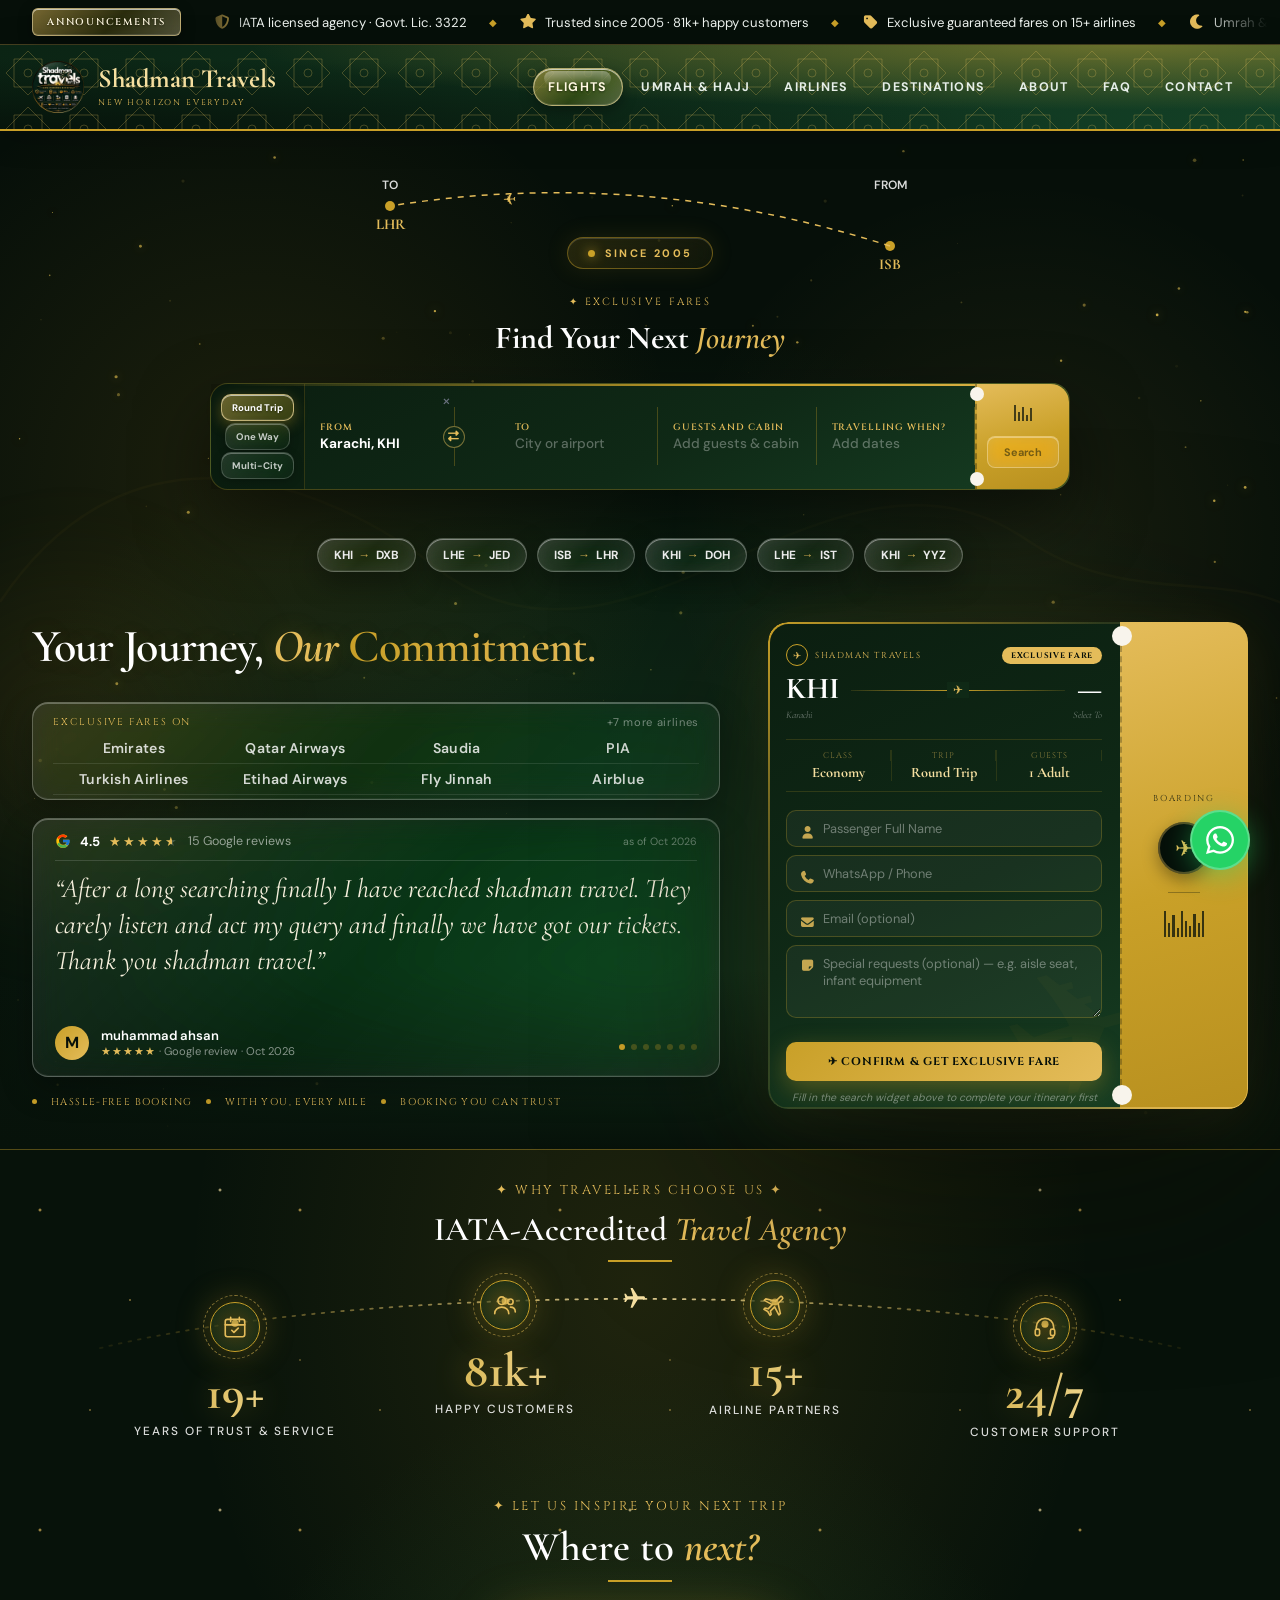
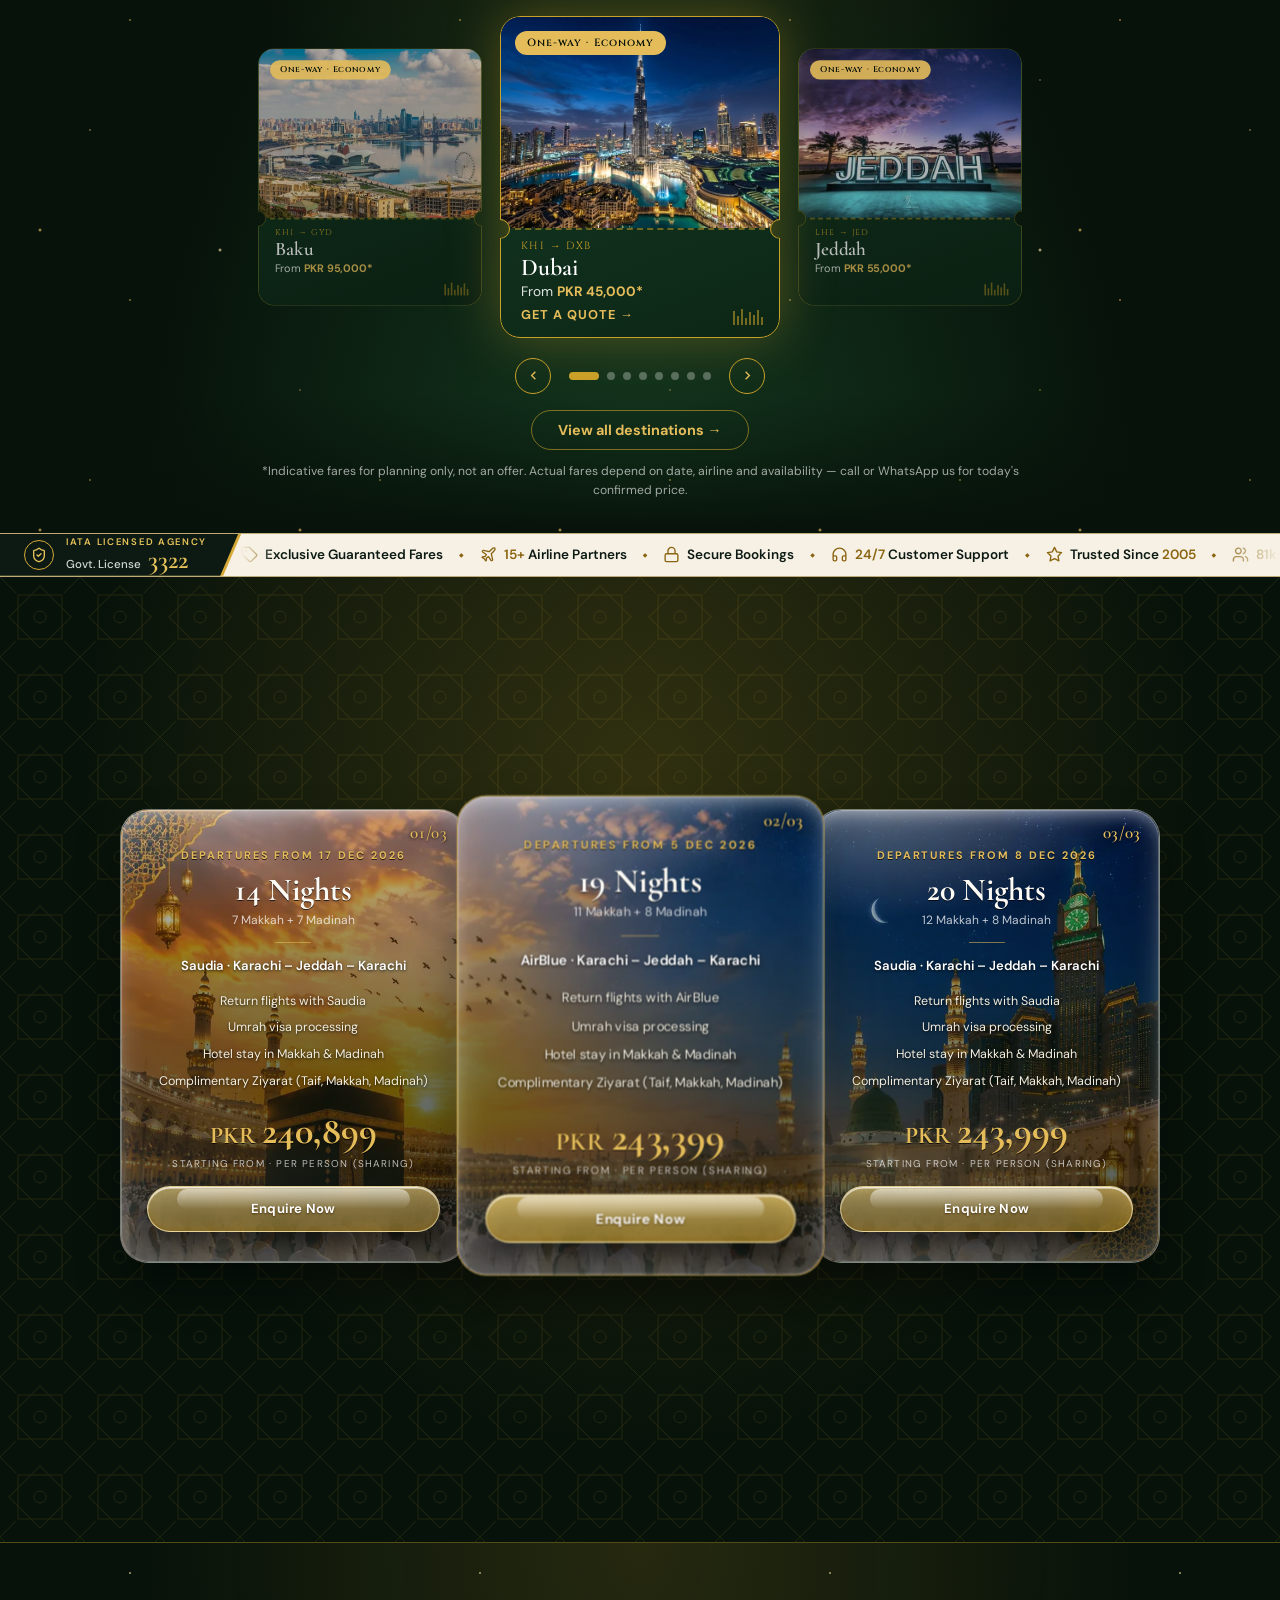
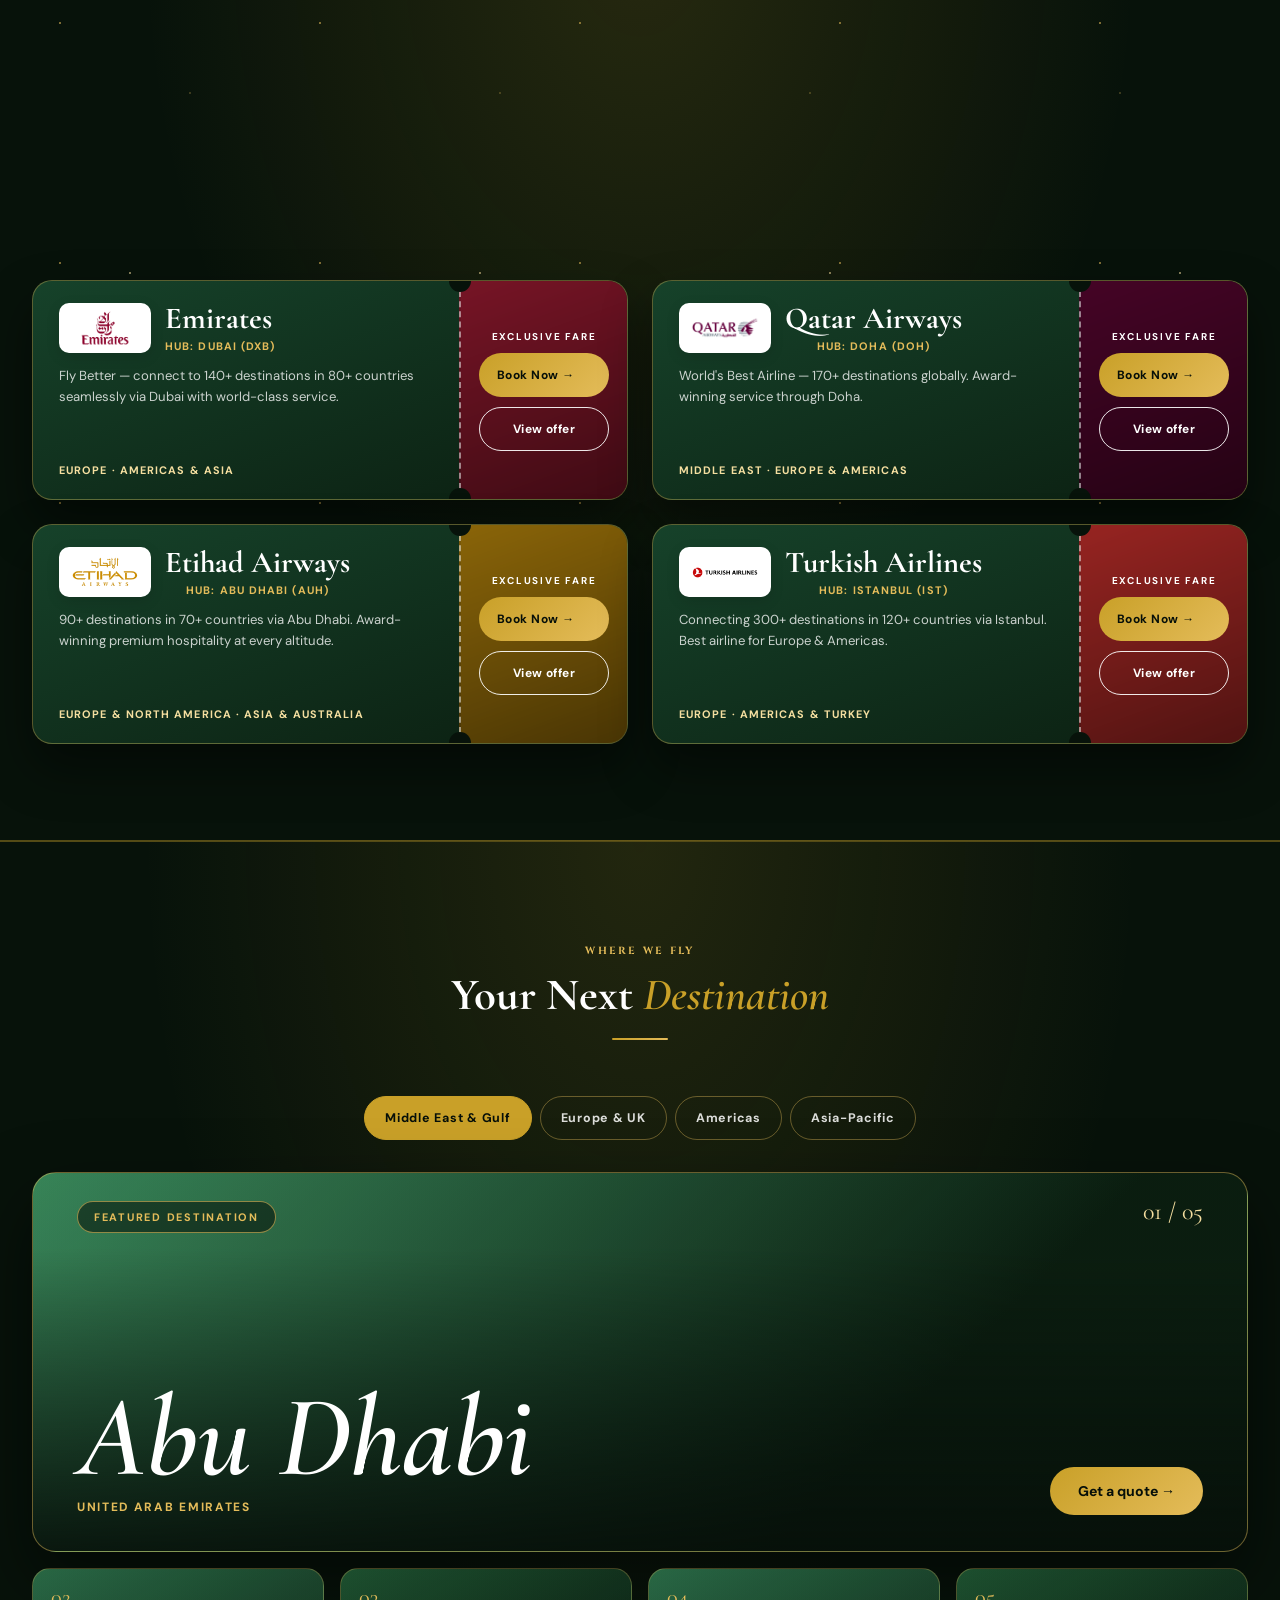
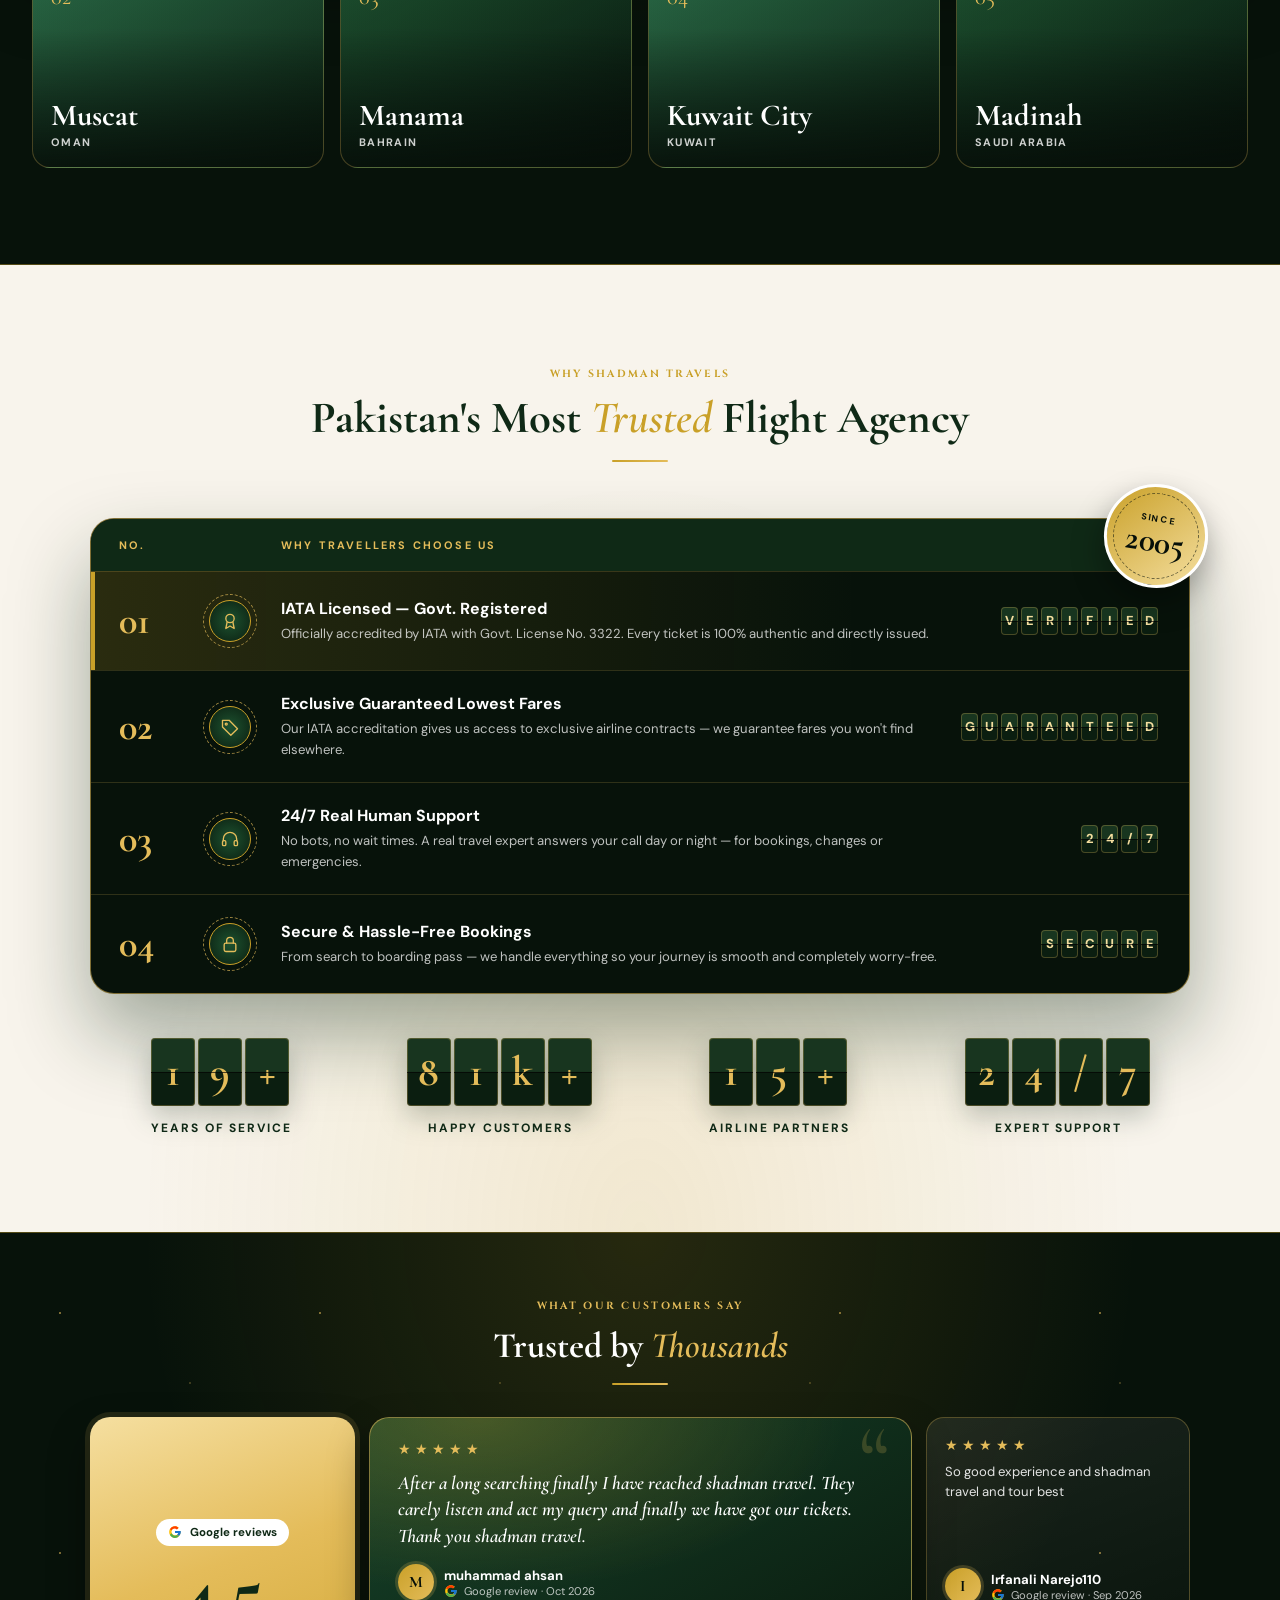
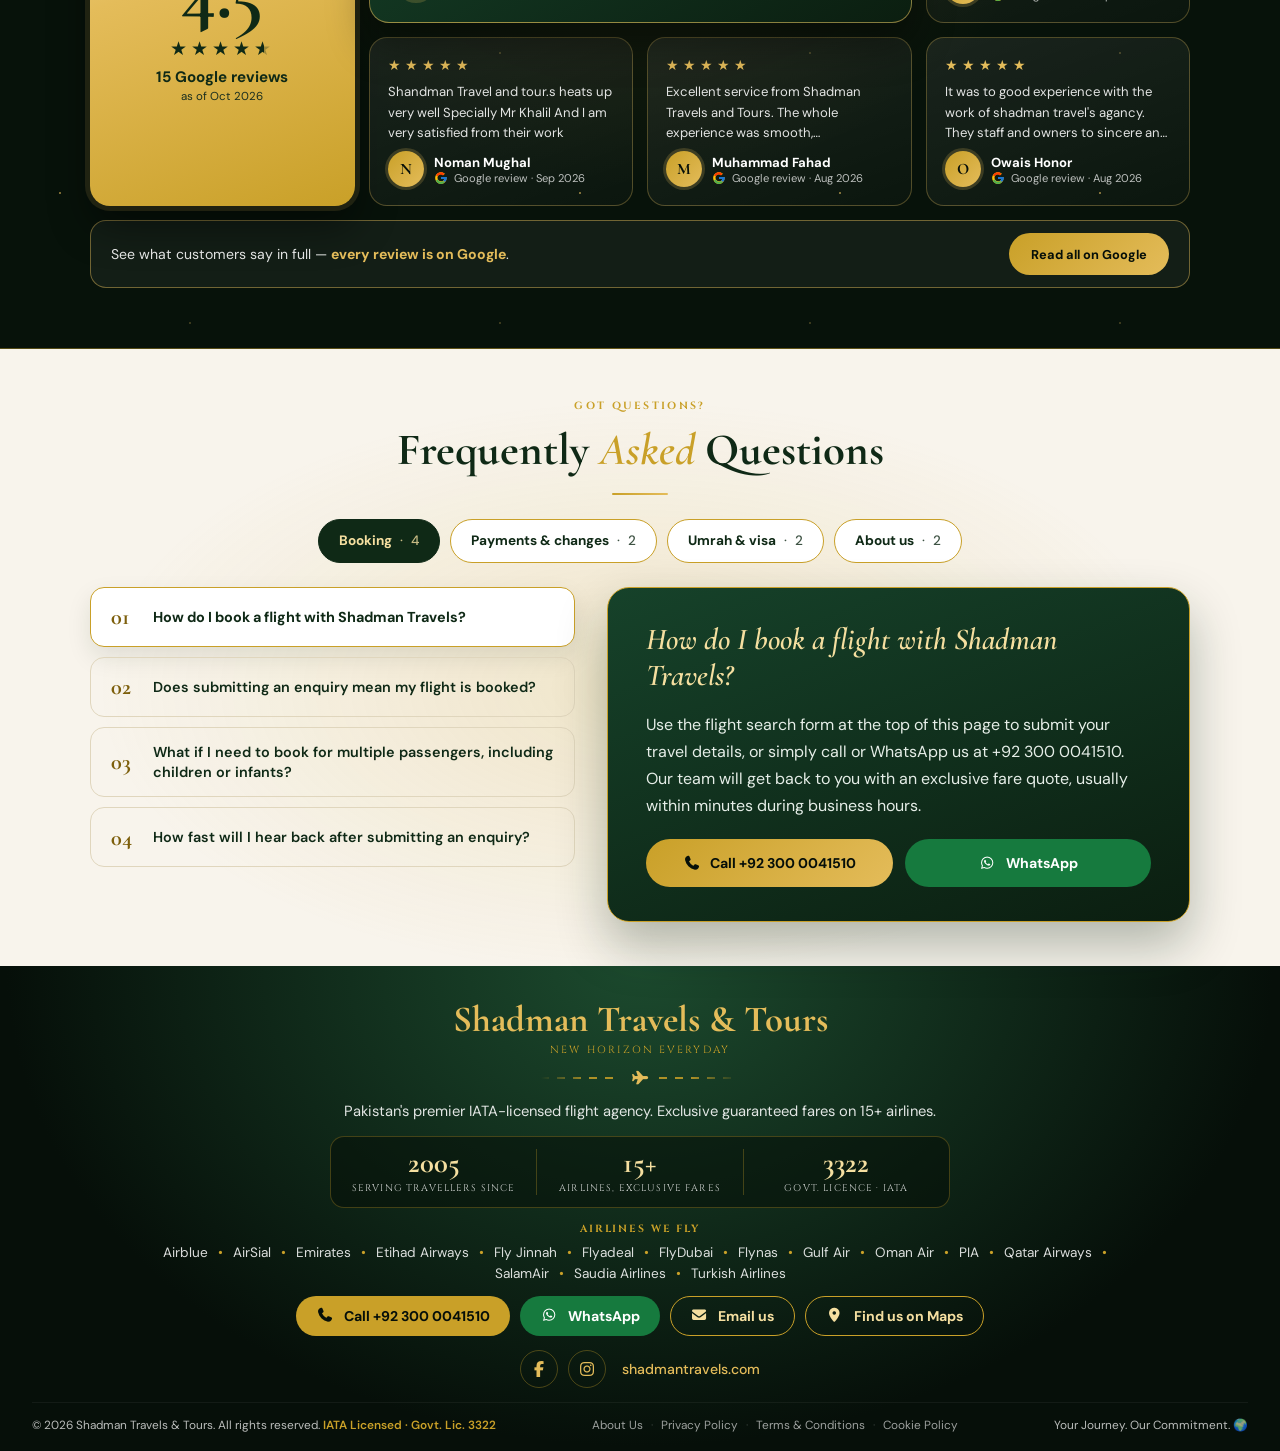
==== commit fc7e702c: "Glass: foundation and header css/glass.css: shared glass variables and fallbacks; glass announcement" ====
--- a/index.html
+++ b/index.html
@@ -144,11 +144,11 @@
   <link rel="stylesheet" href="css/hero.css"/>
   <link rel="stylesheet" href="css/forms.css"/>
   <link rel="stylesheet" href="css/search-widget.css?v=20261030"/>
-  <link rel="stylesheet" href="css/glass.css?v=20261102"/>
-  <link rel="stylesheet" href="css/sections.css?v=20261104"/>
+  <link rel="stylesheet" href="css/sections.css?v=20261031"/>
   <link rel="stylesheet" href="css/faq.css"/>
   <link rel="stylesheet" href="css/footer.css"/>
   <link rel="stylesheet" href="css/responsive.css"/>
+  <link rel="stylesheet" href="css/glass.css?v=20261103"/>
 
 
   <!-- ═══════════════════════════════════════════════════════════
--- a/css/navbar.css
+++ b/css/navbar.css
@@ -5,24 +5,10 @@
    Behaviour:  js/navbar.js        Messages: data/announcements.json
 ═══════════════════════════════════════════ */
 
-/* ── 0. Fixed header: announcement bar + navbar stay pinned at the top ──
-   --ab-h  = height of the announcement bar (0 while it is hidden)
-   --nav-h = height of the navbar (smaller on phones and tablets)
-   The page gets matching space at the top, so nothing hides behind the header. */
-:root { --ab-h: 0px; --nav-h: 86px; }
-:root:has(.ab:not([hidden])) { --ab-h: 45px; }
-@media (max-width: 1100px) { :root { --nav-h: 62px; } }
-
-html { scroll-padding-top: calc(var(--ab-h) + var(--nav-h) + 8px); }   /* in-page links stop below the header */
-body:has(#navbar) { padding-top: calc(var(--ab-h) + var(--nav-h)); }
-
 /* ── 1. Announcement bar (running ticker) ── */
 .ab {
-  position: fixed;
-  top: 0;
-  left: 0;
-  right: 0;
-  z-index: 905;
+  position: relative;
+  z-index: 10;
   background: var(--g900);
   border-bottom: 1px solid rgba(228, 188, 90, 0.3);
 }
@@ -88,10 +74,7 @@
 
 /* ── 2. Navbar (green pattern bar) ── */
 #navbar {
-  position: fixed;
-  top: var(--ab-h);
-  left: 0;
-  right: 0;
+  position: relative;
   z-index: 900;
   background:
     url('../images/patterns/star-pattern.svg'),
@@ -451,4 +434,32 @@
 
 /* ── Menu open: the dock and the progress line step aside; the menu has its own ✕ ── */
 html.menu-open .dock,
-html.menu-open #progress { display: none; }+html.menu-open #progress { display: none; }
+
+/* ── Menu open: the dock and the progress line step aside; the menu has its own ✕ ── */
+html.menu-open .dock,
+html.menu-open #progress { display: none; }
+
+/* ── Compact bottom dock (phones and tablets) ──
+   Smaller height, icons and labels, and a smaller centre call button. */
+@media (max-width: 1100px) {
+  .dock {
+    bottom: calc(10px + env(safe-area-inset-bottom, 0px));
+    width: min(calc(100% - 40px), 420px);
+    height: 58px;
+    padding: 0 6px;
+    border-radius: 20px;
+    box-shadow: 0 10px 26px rgba(0, 0, 0, 0.45);
+  }
+  .dock-item { gap: 3px; font-size: 0.5rem; letter-spacing: 0.1em; }
+  .dock-item i { font-size: 1.05rem; }
+  .dock-call {
+    flex: 0 0 52px;
+    height: 52px;
+    margin-top: -24px;
+    border-width: 3px;
+    font-size: 1.25rem;
+  }
+  /* keep the footer clear of the smaller dock */
+  html body footer { padding-bottom: calc(86px + env(safe-area-inset-bottom, 0px)); }
+}
--- a/css/glass.css
+++ b/css/glass.css
@@ -145,4 +145,135 @@
     -webkit-backdrop-filter: none;
     backdrop-filter: none;
   }
+}
+
+@media (prefers-reduced-transparency: reduce) {
+  .quick-route-chip, #recentChipWrap .recent-chip, .hero-airlines, .hero-review {
+    background-color: rgba(18,48,30,.95);
+    -webkit-backdrop-filter: none;
+    backdrop-filter: none;
+  }
+}
+
+/* ═══════════════════════════════════════════
+   GLASS FOUNDATION — shared by every block below
+   Reuse these variables instead of repeating numbers.
+═══════════════════════════════════════════ */
+:root {
+  /* gold-tinted glass: active items, call-to-action pills */
+  --glass-gold-fill:   linear-gradient(135deg, rgba(228,188,90,.5), rgba(201,160,40,.2) 55%, rgba(245,223,160,.32));
+  --glass-gold-edge:   rgba(245,223,160,.62);
+  --glass-gold-shadow: inset 0 1px 0 rgba(255,255,255,.65), inset 0 -1px 0 rgba(255,255,255,.12), 0 4px 14px rgba(0,0,0,.35);
+  /* dark glass: panels with text that must stay readable over busy pictures */
+  --glass-dark-fill:   linear-gradient(135deg, rgba(255,255,255,.13), rgba(255,255,255,.03) 50%, rgba(255,255,255,.08)), rgba(6,15,9,.48);
+}
+
+/* Phones: a lighter blur keeps scrolling smooth on cheaper devices */
+@media (max-width: 700px) {
+  :root { --glass-blur: blur(9px) saturate(160%); }
+}
+
+/* People who asked their device for less transparency get near-solid panels */
+@media (prefers-reduced-transparency: reduce) {
+  :root {
+    --glass-blur: none;
+    --glass-dark-fill: rgba(14,38,24,.96);
+    --glass-gold-fill: rgba(150,118,30,.95);
+  }
+}
+
+/* ═══════════════════════════════════════════
+   1. HEADER — announcements pill, navbar links, mobile dock
+═══════════════════════════════════════════ */
+
+/* "Announcements" pill */
+.ab-label {
+  color: #fff8e1;
+  text-shadow: 0 1px 2px rgba(0,0,0,.45);
+  background: var(--glass-gold-fill);
+  border: 1px solid var(--glass-gold-edge);
+  box-shadow: var(--glass-gold-shadow);
+  -webkit-backdrop-filter: var(--glass-blur);
+  backdrop-filter: var(--glass-blur);
+}
+
+/* Navbar links: plain text on the pattern bar (the original design).
+   One liquid-glass capsule slides under the link for the section you are on (see js/navbar.js). */
+.nav-menu { position: relative; }          /* the capsule is positioned inside this */
+.nav-link {
+  position: relative;
+  z-index: 1;                              /* text stays above the capsule */
+  color: #e6eee8;
+  background: none;
+  border: 1px solid transparent;
+  box-shadow: none;
+  -webkit-backdrop-filter: none;
+  backdrop-filter: none;
+}
+.nav-link:hover {                          /* original hover look */
+  color: var(--gold3);
+  border-color: rgba(228, 188, 90, 0.6);
+  background: rgba(6, 15, 9, 0.35);
+}
+.nav-link.active,
+.nav-link.active:hover {                   /* the capsule shows the active link, so the link itself stays plain */
+  color: #fff8e1;
+  text-shadow: 0 1px 2px rgba(0,0,0,.45);
+  border-color: transparent;
+  background: none;
+  box-shadow: none;
+}
+
+/* The moving liquid-glass capsule */
+.nav-pill {
+  position: absolute;
+  top: 0;
+  left: 0;
+  z-index: 0;
+  width: 0;
+  height: 0;
+  box-sizing: border-box;
+  border-radius: 50px;
+  pointer-events: none;
+  background: var(--glass-gold-fill);
+  border: 1px solid var(--glass-gold-edge);
+  box-shadow: var(--glass-gold-shadow);
+  -webkit-backdrop-filter: var(--glass-blur);
+  backdrop-filter: var(--glass-blur);
+  transition:
+    transform .5s cubic-bezier(.34, 1.35, .4, 1),
+    width .5s cubic-bezier(.34, 1.35, .4, 1),
+    height .3s ease,
+    opacity .3s ease;
+}
+.nav-pill::after {                         /* soft gloss on the upper half */
+  content: "";
+  position: absolute;
+  left: 12%;
+  right: 12%;
+  top: 2px;
+  height: 42%;
+  border-radius: 50px;
+  background: linear-gradient(180deg, rgba(255,255,255,.38), rgba(255,255,255,0));
+}
+.nav-pill.is-off { opacity: 0; }           /* no active link: hidden */
+.nav-pill.is-placing { transition: none; } /* the very first placement does not slide in from the corner */
+
+@media (prefers-reduced-motion: reduce) {
+  .nav-pill { transition: opacity .2s; }
+}
+
+/* Mobile bottom dock (phones and tablets) */
+.dock {
+  background: var(--glass-dark-fill);
+  border: 1.5px solid rgba(245,223,160,.5);
+  box-shadow: inset 0 1px 0 rgba(255,255,255,.45), inset 0 -1px 0 rgba(255,255,255,.08), 0 16px 36px rgba(0,0,0,.5);
+  -webkit-backdrop-filter: var(--glass-blur);
+  backdrop-filter: var(--glass-blur);
+}
+.dock-call {                            /* the raised gold Call button: glossy gold glass */
+  background:
+    linear-gradient(180deg, rgba(255,255,255,.45), rgba(255,255,255,0) 55%),
+    linear-gradient(135deg, rgba(228,188,90,.96), rgba(201,160,40,.92));
+  box-shadow: inset 0 1px 0 rgba(255,255,255,.7), inset 0 -2px 6px rgba(138,100,16,.25), 0 10px 22px rgba(0,0,0,.45);
 }
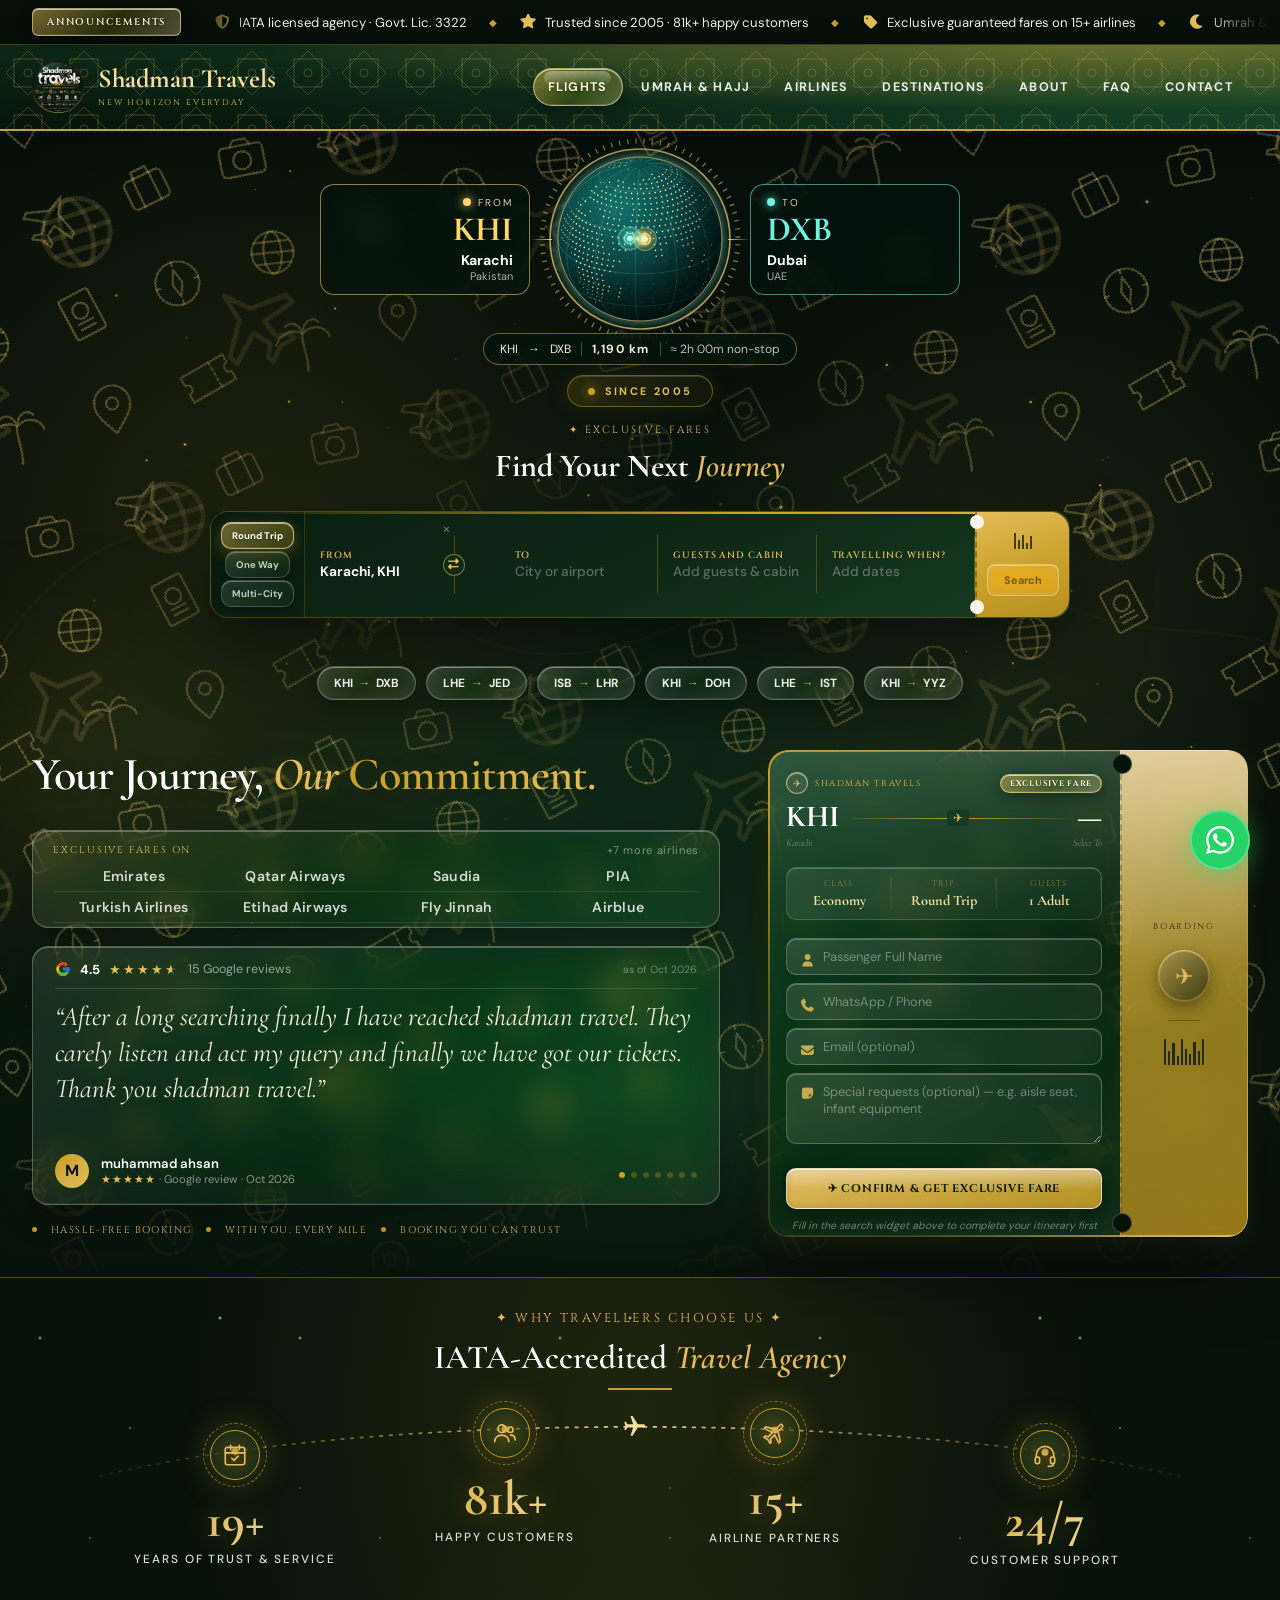
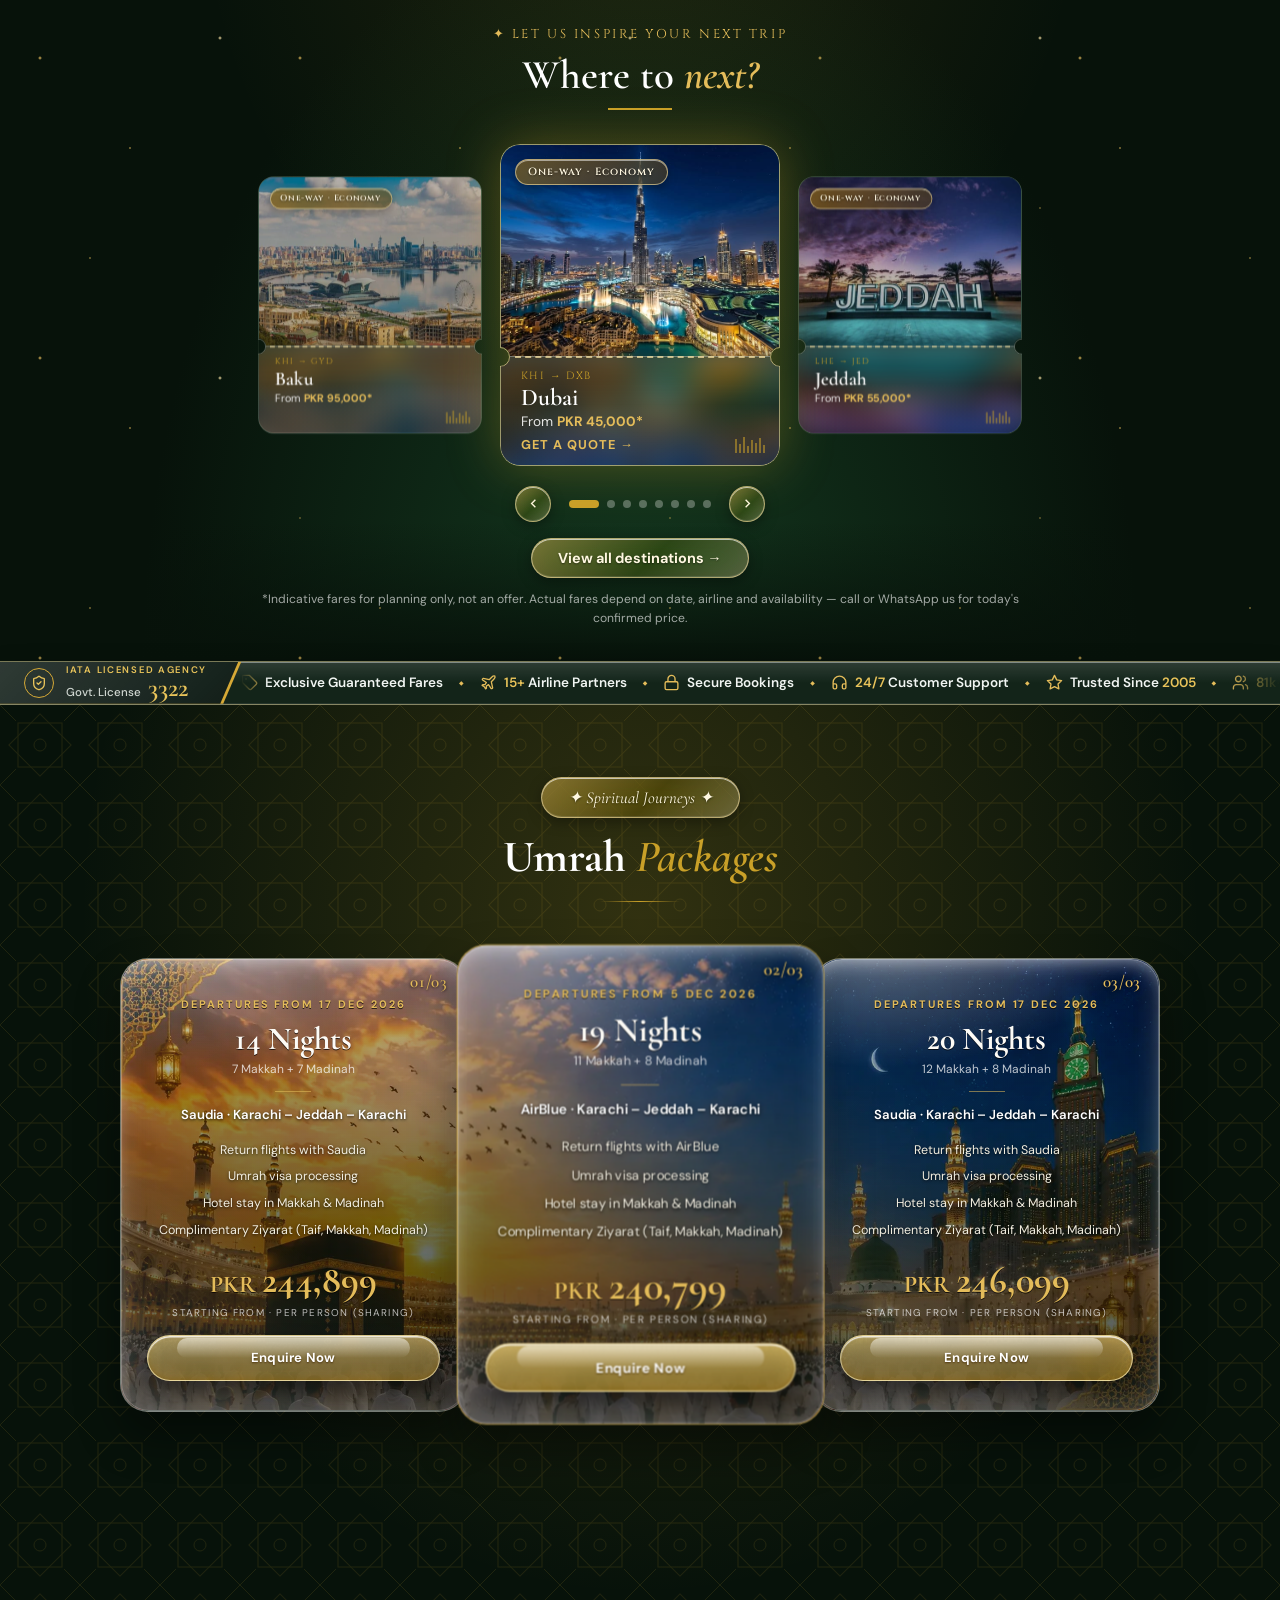
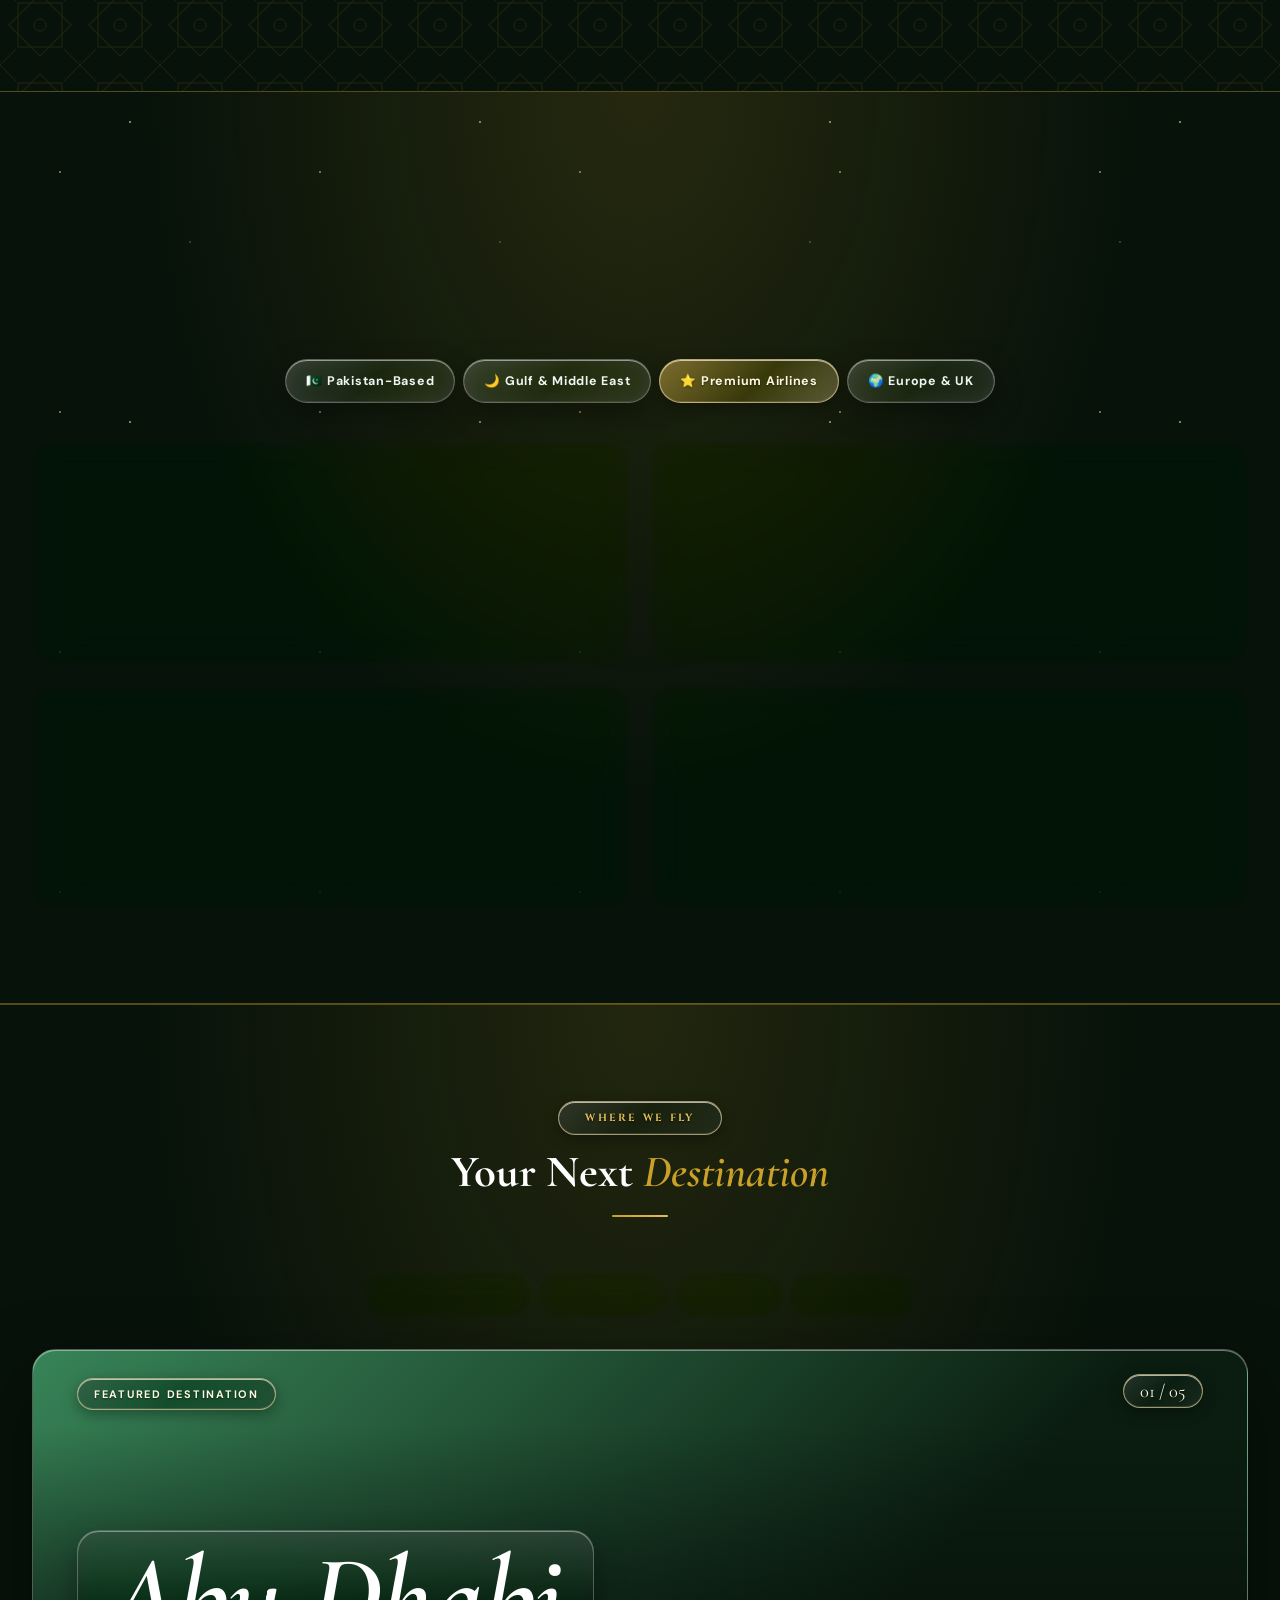
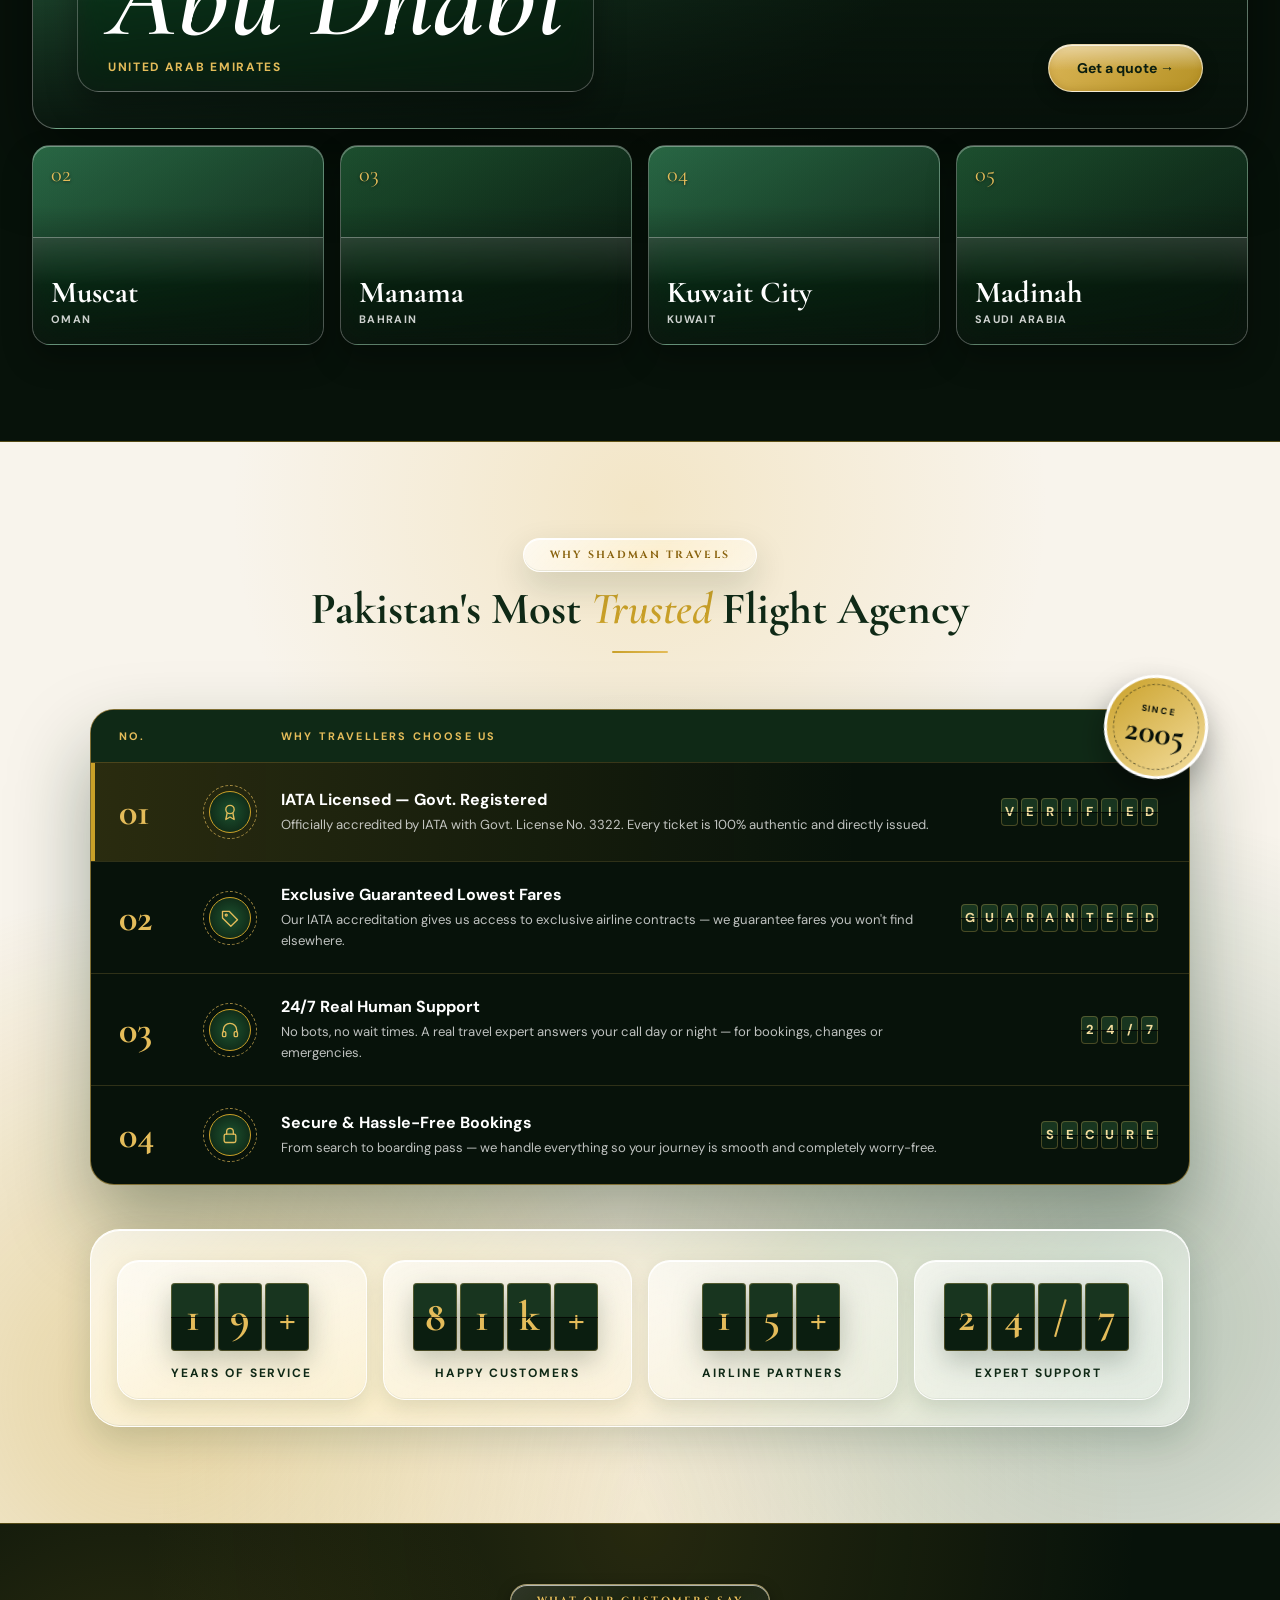
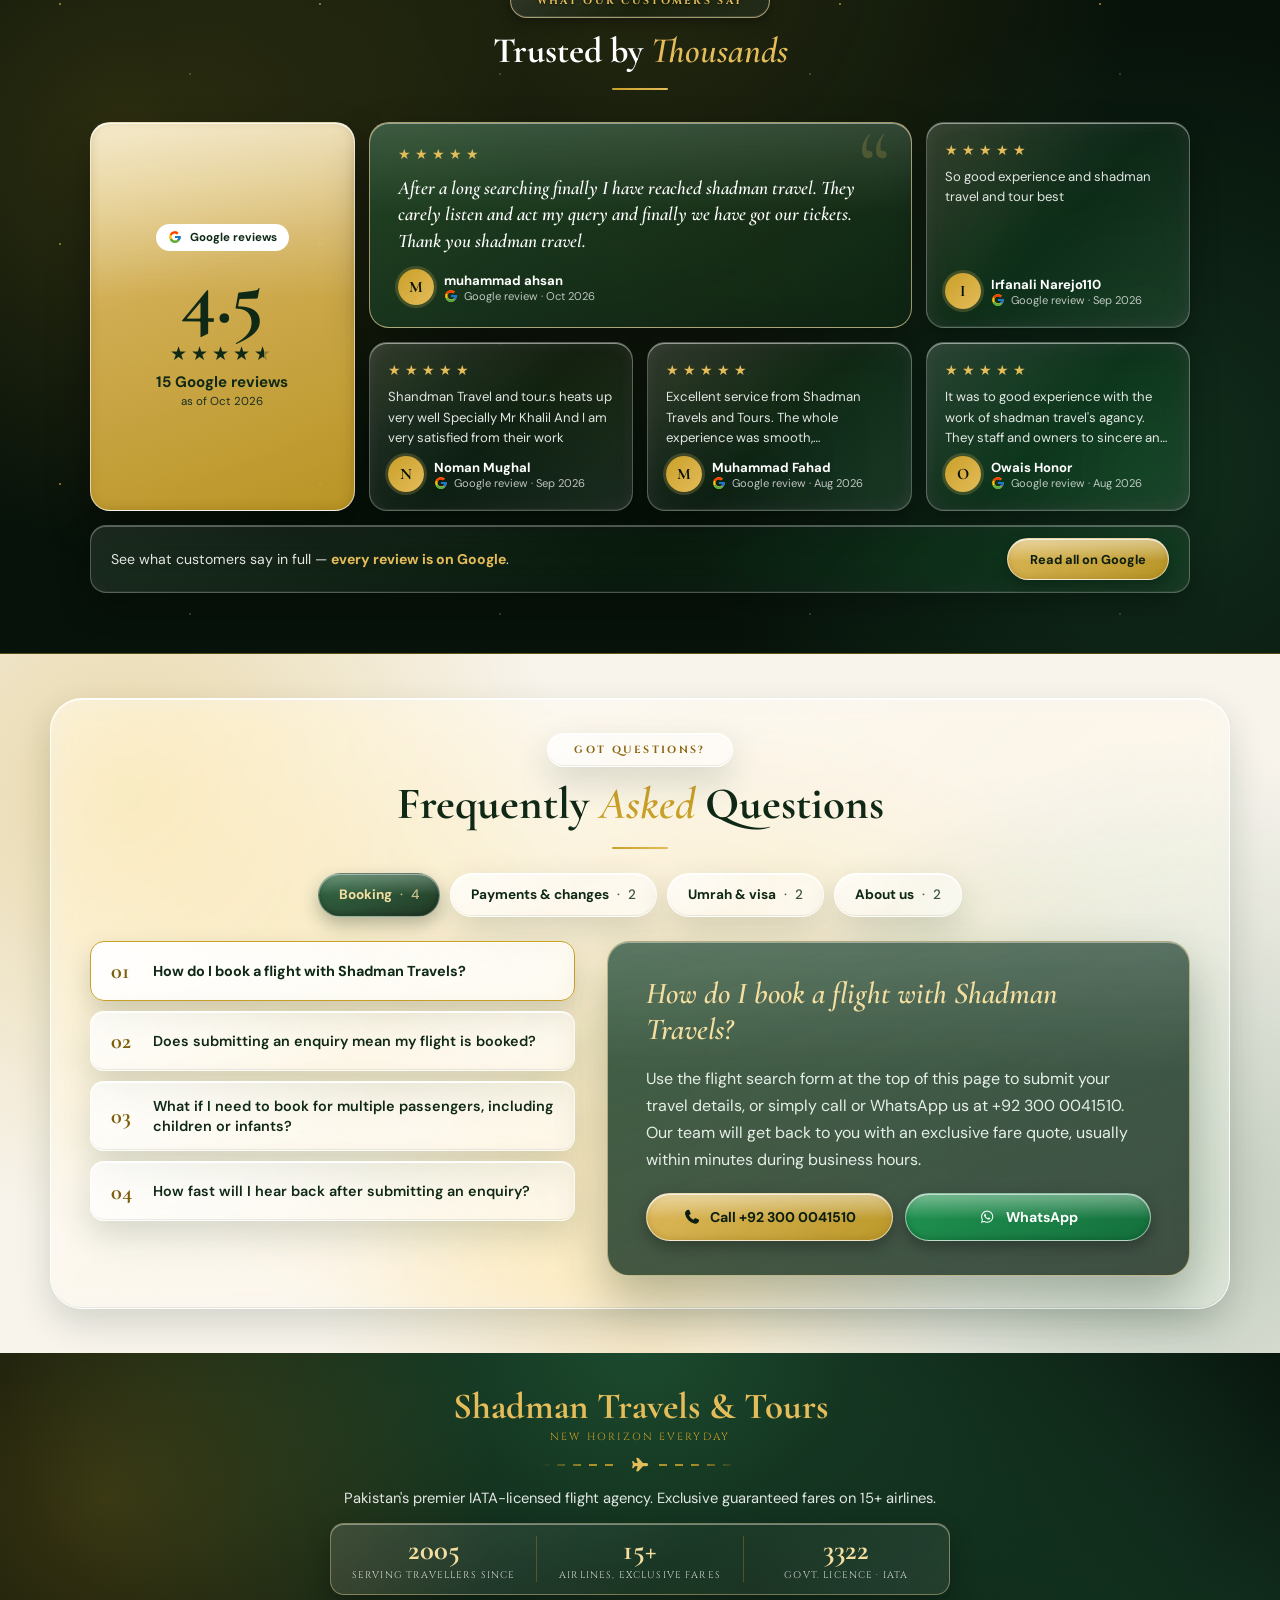
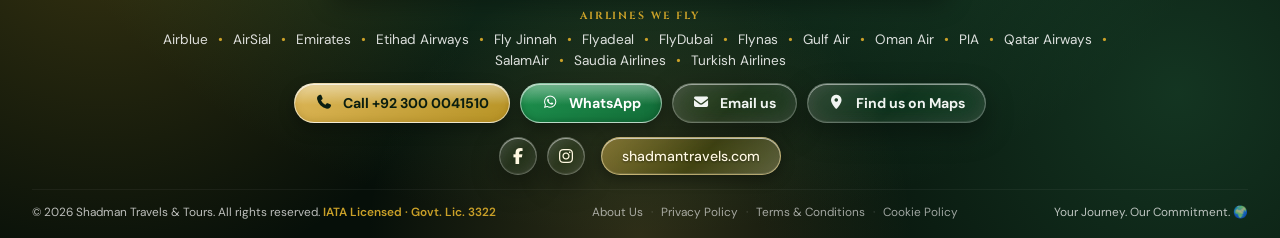
==== commit 6795abb7: "Add Medallion hero globe and travel-icon background - Add route globe with FROM/TO cards and distanc" ====
--- a/index.html
+++ b/index.html
@@ -149,6 +149,7 @@
   <link rel="stylesheet" href="css/footer.css"/>
   <link rel="stylesheet" href="css/responsive.css"/>
   <link rel="stylesheet" href="css/glass.css?v=20261103"/>
+  <link rel="stylesheet" href="css/hero-bg.css?v=20261116"/>
 
 
   <!-- ═══════════════════════════════════════════════════════════
@@ -188,9 +189,11 @@
        ═══════════════════════════════════════════════════════════ -->
   <script src="js/config.js" defer></script>
   <script src="js/airports.js" defer></script>
+  <script src="js/land-mask.js?v=20261115" defer></script>
+  <script src="js/hero-globe.js?v=20261115" defer></script>
   <script src="js/navbar.js" defer></script>
   <script src="js/nearest-airport.js?v=20261102" defer></script>
-  <script src="js/search-widget.js?v=20261102" defer></script>
+  <script src="js/search-widget.js?v=20261115" defer></script>
   <script src="js/google-reviews.js" defer></script>
   <script src="js/animations.js?v=20261104" defer></script>
   <script src="js/faq.js" defer></script>
@@ -379,27 +382,33 @@
 
         <!-- Route Tracer -->
         <div class="route-tracer-wrap">
-          <svg viewBox="0 0 620 130" width="100%" height="100%">
-            <circle cx="560" cy="95" r="5" fill="#c9a028"/>
-            <text id="rtOriginLabel" class="rt-code" x="560" y="118" text-anchor="middle">KHI</text>
-            <text class="rt-label" x="560" y="38" text-anchor="middle" opacity="0.6">FROM</text>
-            <path id="rtRoute" d="M 560,95 Q 310,15 60,55" stroke="#e4bc5a" stroke-width="1.5" fill="none" stroke-dasharray="6 6"/>
-            <path id="rtMotionPath" d="M 560,95 Q 310,15 60,55" fill="none" stroke="none"/>
-            <circle cx="60" cy="55" r="5" fill="#c9a028"/>
-            <text id="rtDestLabel" class="rt-code" x="60" y="78" text-anchor="middle">DXB</text>
-            <text class="rt-label" x="60" y="38" text-anchor="middle" opacity="0.6">TO</text>
-            <text font-size="16" fill="#e4bc5a">
-              <animateMotion dur="3.2s" repeatCount="indefinite" rotate="auto">
-                <mpath href="#rtMotionPath"/>
-              </animateMotion>
-              ✈
-            </text>
-          </svg>
+          <div class="rm" id="routeMedallion" role="img" aria-label="Route from Karachi to Dubai">
+            <div class="rm-card rm-from">
+              <div class="rm-lab"><i class="rm-dot"></i>FROM</div>
+              <span class="rm-code" id="rtOriginLabel">KHI</span>
+              <span class="rm-city" id="rmFromCity">Karachi</span>
+              <span class="rm-ctry" id="rmFromCtry">Pakistan</span>
+            </div>
+            <i class="rm-conn"></i>
+            <div class="rm-globe"><canvas id="rmCanvas" width="246" height="246"></canvas></div>
+            <i class="rm-conn rm-conn-b"></i>
+            <div class="rm-card rm-to">
+              <div class="rm-lab"><i class="rm-dot rm-dot-b"></i>TO</div>
+              <span class="rm-code" id="rtDestLabel">DXB</span>
+              <span class="rm-city" id="rmToCity">Dubai</span>
+              <span class="rm-ctry" id="rmToCtry">UAE</span>
+            </div>
+          </div>
+          <div class="rm-readout" id="rmReadout">
+            <span id="rmReadFrom">KHI</span> → <span id="rmReadTo">DXB</span>
+            <i class="rm-sep"></i><b id="rmReadDist">1,200 km</b>
+            <i class="rm-sep"></i><span class="rm-time" id="rmReadTime">≈ 2h 10m non-stop</span>
+          </div>
         </div>
 
         <!-- Search widget -->
         <div class="widget-wrap">
-          <div style="display:flex;justify-content:center;margin-bottom:20px">
+          <div style="display:flex;justify-content:center;margin-bottom:10px">
            <div class="hero-eyebrow" style="margin-bottom:0;font-size:0.68rem;letter-spacing:0.22em">
             <span class="hero-eyebrow-dot"></span>
            Since 2005
--- a/css/navbar.css
+++ b/css/navbar.css
@@ -143,51 +143,18 @@
   background: rgba(6, 15, 9, 0.35);
 }
 
-.nav-actions { display: flex; align-items: center; gap: 8px; flex: none; }
-
-.nav-cta {
-  display: inline-flex;
-  align-items: center;
-  justify-content: center;
-  gap: 8px;
-  min-height: 44px;
-  padding: 0 20px;
-  border-radius: 50px;
-  background: linear-gradient(135deg, var(--gold), var(--gold2));
-  color: var(--g900);
-  font-size: 0.85rem;
-  font-weight: 700;
-  transition: transform 0.25s, box-shadow 0.25s;
-  box-shadow: 0 4px 16px rgba(201, 160, 40, 0.3);
-}
-.nav-cta:hover { transform: translateY(-2px); box-shadow: 0 8px 28px rgba(201, 160, 40, 0.45); }
-
-.nav-wa {
-  width: 44px;
-  height: 44px;
-  border-radius: 50%;
-  background: #25d366;
-  color: #04210f;
-  display: flex;
-  align-items: center;
-  justify-content: center;
-  font-size: 1.3rem;
-  transition: transform 0.25s;
-}
-.nav-wa:hover { transform: translateY(-2px); }
-
 .nav-link:focus-visible { outline: 2px solid var(--gold2); outline-offset: 2px; }
 
 .nav-lic { display: none; }   /* phones and tablets only */
 
-/* ── 4. Mobile route menu (full screen, below the navbar) ── */
+/* ── 4. Mobile route menu (full screen) ── */
 .mobile-menu,
 .dock { display: none; }
 
 .mobile-menu {
   position: fixed;
   inset: 0;                      /* covers the whole screen, from the very top */
-  z-index: 960;                  /* above the navbar (900), ticker (905) and dock (950) */
+  z-index: 960;                  /* above the navbar (900) and the dock (950) */
   overflow-y: auto;
   overscroll-behavior: contain;
   padding: calc(14px + env(safe-area-inset-top, 0px)) 20px calc(28px + env(safe-area-inset-bottom, 0px));
@@ -302,22 +269,7 @@
 
 .mm-cap { display: block; margin-top: 3px; font-size: 0.75rem; color: #cfdcd2; }
 
-.mm-book {
-  display: flex;
-  align-items: center;
-  justify-content: center;
-  gap: 10px;
-  min-height: 52px;
-  margin-top: 22px;
-  border-radius: 50px;
-  background: linear-gradient(135deg, var(--gold), var(--gold2));
-  color: var(--g900);
-  font-size: 0.95rem;
-  font-weight: 700;
-}
-
-.mm-stop:focus-visible,
-.mm-book:focus-visible { outline: 2px solid var(--gold2); outline-offset: 2px; border-radius: 8px; }
+.mm-stop:focus-visible { outline: 2px solid var(--gold2); outline-offset: 2px; border-radius: 8px; }
 
 /* ── 5. Bottom dock ── */
 .dock {
@@ -409,9 +361,6 @@
   .dock { display: flex; }
 
   .wa-fab { display: none; }     /* the dock has a Chat button */
-
-  /* keep the footer clear of the dock */
-  html body footer { padding-bottom: calc(112px + env(safe-area-inset-bottom, 0px)); }
 }
 
 /* Reduced motion: no scrolling. The messages can be swiped instead. */
@@ -419,7 +368,6 @@
   .ab-track { animation: none; }
   .ab-ticker { overflow-x: auto; -webkit-mask-image: none; mask-image: none; }
   .ab-set[aria-hidden="true"] { display: none; }
-  .ab-pause { display: none; }
   .mobile-menu { transition: none; }
 }
 
@@ -431,10 +379,6 @@
   body.tk-open .dock { display: none; }
 }
 
-
-/* ── Menu open: the dock and the progress line step aside; the menu has its own ✕ ── */
-html.menu-open .dock,
-html.menu-open #progress { display: none; }
 
 /* ── Menu open: the dock and the progress line step aside; the menu has its own ✕ ── */
 html.menu-open .dock,
--- a/css/glass.css
+++ b/css/glass.css
@@ -1,63 +1,204 @@
 /* ═══════════════════════════════════════════
    GLASS.CSS — frosted "liquid glass" look
-   Applies to: trip tabs, Search button, 6 route pills, recent-search chip,
-   the airlines box and the Google review box (desktop and phone).
-   Loaded after search-widget.css, so it overrides it.
-   To make everything more or less glassy, change the numbers in :root.
+   Loaded LAST in every page, so it overrides the other stylesheets.
+   To change the overall look, edit the variables below.
+   To add glass to a new element: add it to "ALL GLASS SURFACES" and give it a background.
 ═══════════════════════════════════════════ */
 
 :root {
-  --glass-fill:      linear-gradient(135deg, rgba(255,255,255,.16), rgba(255,255,255,.05) 50%, rgba(255,255,255,.10));
-  --glass-fill-soft: linear-gradient(135deg, rgba(255,255,255,.10), rgba(255,255,255,.03) 50%, rgba(255,255,255,.07));
-  --glass-edge:      rgba(255,255,255,.26);
-  --glass-blur:      blur(14px) saturate(180%);
+  /* frosted glass */
+  --glass-fill:        linear-gradient(135deg, rgba(255,255,255,.16), rgba(255,255,255,.05) 50%, rgba(255,255,255,.10));
+  --glass-fill-soft:   linear-gradient(135deg, rgba(255,255,255,.10), rgba(255,255,255,.03) 50%, rgba(255,255,255,.07));
+  --glass-edge:        rgba(255,255,255,.26);
   --glass-shadow:      inset 0 1px 0 rgba(255,255,255,.5), inset 0 -1px 0 rgba(255,255,255,.08), inset 0 0 18px rgba(255,255,255,.05), 0 10px 28px rgba(0,0,0,.35);
   --glass-shadow-soft: inset 0 1px 0 rgba(255,255,255,.28), inset 0 -1px 0 rgba(255,255,255,.06), 0 12px 32px rgba(0,0,0,.3);
-}
-
-/* ── 1. The six route pills and the recent-search chip ── */
-.quick-route-chip,
-#recentChipWrap .recent-chip {
+  --glass-hover:       linear-gradient(135deg, rgba(228,188,90,.34), rgba(228,188,90,.1) 55%, rgba(228,188,90,.2));
+  --glass-blur:        blur(14px) saturate(180%);
+  --glass-blur-sm:     blur(8px) saturate(160%);
+
+  /* gold glass: active items, pills */
+  --glass-gold-fill:   linear-gradient(135deg, rgba(228,188,90,.5), rgba(201,160,40,.2) 55%, rgba(245,223,160,.32));
+  --glass-gold-edge:   rgba(245,223,160,.62);
+  --glass-gold-shadow: inset 0 1px 0 rgba(255,255,255,.65), inset 0 -1px 0 rgba(255,255,255,.12), 0 4px 14px rgba(0,0,0,.35);
+  --glass-gold-hover:  linear-gradient(135deg, rgba(245,205,110,.7), rgba(228,188,90,.34) 55%, rgba(255,235,170,.5));
+
+  /* dark glass: readable over pictures */
+  --glass-dark-fill:   linear-gradient(135deg, rgba(255,255,255,.13), rgba(255,255,255,.03) 50%, rgba(255,255,255,.08)), rgba(6,15,9,.48);
+
+  /* light glass: cream sections */
+  --glass-light-fill:   linear-gradient(135deg, rgba(255,255,255,.72), rgba(255,255,255,.34) 55%, rgba(255,255,255,.55));
+  --glass-light-edge:   rgba(255,255,255,.9);
+  --glass-light-shadow: inset 0 1px 0 #fff, inset 0 -1px 0 rgba(15,41,22,.08), 0 14px 34px rgba(15,41,22,.16);
+
+  /* glossy buttons */
+  --glass-btn-gold:   linear-gradient(180deg, rgba(255,255,255,.45), rgba(255,255,255,0) 55%), linear-gradient(135deg, rgba(228,188,90,.96), rgba(201,160,40,.9));
+  --glass-btn-green:  linear-gradient(180deg, rgba(255,255,255,.4), rgba(255,255,255,0) 55%), linear-gradient(135deg, rgba(30,150,80,.95), rgba(18,115,60,.92));
+  --glass-btn-shadow: inset 0 1px 0 rgba(255,255,255,.7), inset 0 -2px 6px rgba(138,100,16,.25), 0 6px 16px rgba(0,0,0,.3);
+}
+
+/* Phones: a lighter blur keeps scrolling smooth */
+@media (max-width: 700px) {
+  :root { --glass-blur: blur(9px) saturate(160%); }
+}
+
+/* ═══════════════════════════════════════════
+   ALL GLASS SURFACES — one list applies the blur
+═══════════════════════════════════════════ */
+.ab-label, .nav-pill, .dock,
+.quick-route-chip, #recentChipWrap .recent-chip, .hero-airlines, .hero-review,
+.ticket-main, .ticket-stub, .ticket-badge,
+.hc-badge, .hc-body, .hc-nav-btn, .hc-viewall,
+.ts, .umrah-eyebrow,
+.airlines-sec .sec-eyebrow, .airlines-sec .filter-btn, .airlines-more-btn, .acard, .offer-box, .offer-close,
+.wwf-sec .sec-eyebrow, .wwf-tab, .wwf-pill, .wwf-idx, .wwf-row > div:first-child, .wwf-tile::before,
+.wy-sec .sec-eyebrow, .wy-stats,
+.rv2-sec .sec-eyebrow, .rv2-feat, .rv2-card, .rv2-cta,
+.faq3-sec .sec-eyebrow, .faq3-tab, .faq3-q, .faq3-answer,
+.f2-btn-ghost, .f2-soc, .f2-site {
+  -webkit-backdrop-filter: var(--glass-blur);
+  backdrop-filter: var(--glass-blur);
+}
+
+/* ═══════════════════════════════════════════
+   SHARED LOOKS
+═══════════════════════════════════════════ */
+
+/* Gold glass pills (active and call-to-action items) */
+.ab-label, .nav-pill, .ticket-badge, .umrah-eyebrow, .hc-nav-btn, .hc-viewall, .offer-close, .f2-site,
+.airlines-sec .filter-btn.active, .airlines-sec .filter-btn.active:hover,
+.wwf-tab.on, .wwf-tab.on:hover {
+  color: #fff8e1;
+  text-shadow: 0 1px 2px rgba(0,0,0,.45);
+  background: var(--glass-gold-fill);
+  border: 1px solid var(--glass-gold-edge);
+  box-shadow: var(--glass-gold-shadow);
+}
+.hc-nav-btn:hover, .hc-viewall:hover { background: var(--glass-gold-hover); }
+.f2-site { padding: 9px 20px; border-radius: 999px; }
+
+/* Frosted pills */
+.quick-route-chip, #recentChipWrap .recent-chip, .airlines-sec .filter-btn, .airlines-more-btn,
+.wwf-tab, .rv2-card, .f2-btn-ghost, .f2-soc {
   background: var(--glass-fill);
   border: 1px solid var(--glass-edge);
   box-shadow: var(--glass-shadow);
-  -webkit-backdrop-filter: var(--glass-blur);
-  backdrop-filter: var(--glass-blur);
+}
+.airlines-sec .filter-btn, .airlines-more-btn, .wwf-tab, .f2-btn-ghost { color: #f1f5f2; }
+.quick-route-chip, #recentChipWrap .recent-chip { color: #fff; }
+.f2-soc { color: #fff8e1; }
+.quick-route-chip:hover, .airlines-sec .filter-btn:hover, .airlines-more-btn:hover,
+.wwf-tab:hover, .f2-btn-ghost:hover, .f2-soc:hover {
   color: #fff;
-}
+  background: var(--glass-hover);
+  border-color: rgba(245,223,160,.7);
+}
+#recentChipWrap .recent-chip:hover { border-color: rgba(245,223,160,.75); }
+
+/* Dark glass pills (heading labels on dark sections) */
+.airlines-sec .sec-eyebrow, .wwf-sec .sec-eyebrow, .rv2-sec .sec-eyebrow, .wwf-pill, .wwf-idx {
+  color: #fff8e1;
+  text-shadow: 0 1px 2px rgba(0,0,0,.55);
+  background: var(--glass-dark-fill);
+  border: 1px solid var(--glass-gold-edge);
+  box-shadow: var(--glass-gold-shadow);
+}
+
+/* Heading labels: all six are pills */
+.airlines-sec .sec-eyebrow, .wwf-sec .sec-eyebrow, .rv2-sec .sec-eyebrow,
+.wy-sec .sec-eyebrow, .faq3-sec .sec-eyebrow, .umrah-eyebrow {
+  display: inline-block;
+  padding: 9px 26px;
+  border-radius: 999px;
+}
+
+/* Light glass (cream sections) */
+.wy-sec .sec-eyebrow, .faq3-sec .sec-eyebrow, .wy-stats, .faq3-tab, .faq3-q {
+  background: var(--glass-light-fill);
+  border: 1px solid var(--glass-light-edge);
+  box-shadow: var(--glass-light-shadow);
+}
+.wy-sec .sec-eyebrow, .faq3-sec .sec-eyebrow { color: #8a6410; }
+
+/* Glossy gold buttons */
+.ticket-submit-btn, .acard .book-btn, .offer-call, .wwf-cta, .rv2-gb, .faq3-call, .f2-btn-call,
+#widgetCard #mcSearchBtn, #widgetCard #mainRow .search-btn2 {
+  color: #0b1e10;
+  border: 1px solid rgba(255,255,255,.55);
+  background: var(--glass-btn-gold);
+  box-shadow: var(--glass-btn-shadow);
+}
+#widgetCard #mcSearchBtn:disabled, #widgetCard #mainRow .search-btn2:disabled {
+  color: #8d7c43;
+  border-color: rgba(255,255,255,.6);
+  background: linear-gradient(180deg, rgba(255,255,255,.5), rgba(255,255,255,0) 55%), rgba(234,223,185,.85);
+  box-shadow: inset 0 1px 0 rgba(255,255,255,.7);
+}
+
+/* Glossy green buttons */
+.faq3-wa, .f2-btn-wa {
+  color: #fff;
+  border: 1px solid rgba(255,255,255,.5);
+  background: var(--glass-btn-green);
+  box-shadow: inset 0 1px 0 rgba(255,255,255,.55), inset 0 -2px 6px rgba(0,60,25,.3), 0 6px 16px rgba(0,0,0,.3);
+}
+
+/* Soft colour glows behind the sections, so the glass has something to blur */
+.wy-sec, .rv2-sec, .faq3-sec, footer { position: relative; overflow: hidden; }
+.wy-sec::before, .rv2-sec::before, .faq3-sec::before, footer::before {
+  content: "";
+  position: absolute;
+  inset: 0;
+  z-index: 0;
+  pointer-events: none;
+}
+.wy-sec .sec-inner, .rv2-sec .sec-inner, .faq3-sec .sec-inner, footer .f2 { position: relative; z-index: 1; }
+.wy-sec::before {
+  background:
+    radial-gradient(circle at 12% 88%, rgba(201,160,40,.38), transparent 34%),
+    radial-gradient(circle at 88% 82%, rgba(30,84,54,.30), transparent 36%),
+    radial-gradient(circle at 50% 6%, rgba(228,188,90,.26), transparent 34%);
+}
+.rv2-sec::before {
+  background:
+    radial-gradient(circle at 10% 30%, rgba(201,160,40,.20), transparent 32%),
+    radial-gradient(circle at 90% 75%, rgba(40,110,70,.30), transparent 36%);
+}
+.faq3-sec::before {
+  background:
+    radial-gradient(circle at 10% 20%, rgba(201,160,40,.34), transparent 34%),
+    radial-gradient(circle at 92% 80%, rgba(30,84,54,.26), transparent 36%),
+    radial-gradient(circle at 50% 100%, rgba(228,188,90,.26), transparent 34%);
+}
+footer::before {
+  background:
+    radial-gradient(circle at 8% 30%, rgba(201,160,40,.26), transparent 32%),
+    radial-gradient(circle at 92% 70%, rgba(40,110,70,.40), transparent 36%),
+    radial-gradient(circle at 50% 100%, rgba(228,188,90,.18), transparent 34%);
+}
+
+/* ═══════════════════════════════════════════
+   1. SEARCH AREA — hero boxes, trip tabs
+═══════════════════════════════════════════ */
 .quick-route-chip { font-weight: 700; }
-.quick-route-chip:hover {
-  background: linear-gradient(135deg, rgba(228,188,90,.42), rgba(228,188,90,.12) 55%, rgba(228,188,90,.22));
-  border-color: rgba(245,223,160,.75);
-  color: #fff;
-}
 .quick-route-chip .arr { color: var(--gold2); }
-#recentChipWrap .recent-chip:hover {
-  border-color: rgba(245,223,160,.75);
-  box-shadow: var(--glass-shadow), 0 8px 22px rgba(201,160,40,.18);
-}
-
-/* ── 2. The airlines box and the Google review box ── */
-.hero-airlines,
-.hero-review {
+
+.hero-airlines, .hero-review {
   background: var(--glass-fill-soft);
   border: 1px solid var(--glass-edge);
   box-shadow: var(--glass-shadow-soft);
-  -webkit-backdrop-filter: var(--glass-blur);
-  backdrop-filter: var(--glass-blur);
 }
 .ha-grid li { color: rgba(255,255,255,.82); border-bottom-color: rgba(255,255,255,.1); }
 .hr-head { border-bottom-color: rgba(255,255,255,.14); }
 
-/* ── 3. Trip tabs and Search button: desktop (dark ticket bar) ── */
+/* Desktop: dark ticket bar */
 @media (min-width: 1001px) {
   #widgetCard .pill-tab {
     color: rgba(255,255,255,.75);
     background: linear-gradient(135deg, rgba(255,255,255,.12), rgba(255,255,255,.03));
     border: 1px solid rgba(255,255,255,.18);
     box-shadow: inset 0 1px 0 rgba(255,255,255,.3), 0 2px 8px rgba(0,0,0,.25);
-    -webkit-backdrop-filter: blur(10px) saturate(180%);
-    backdrop-filter: blur(10px) saturate(180%);
+    -webkit-backdrop-filter: var(--glass-blur-sm);
+    backdrop-filter: var(--glass-blur-sm);
   }
   #widgetCard .pill-tab:not(.active):hover { background: linear-gradient(135deg, rgba(255,255,255,.2), rgba(255,255,255,.06)); color: #fff; }
   #widgetCard .pill-tab.active {
@@ -67,7 +208,6 @@
     border-color: rgba(245,223,160,.7);
     box-shadow: inset 0 1px 0 rgba(255,255,255,.6), inset 0 -1px 0 rgba(255,255,255,.1), 0 4px 14px rgba(201,160,40,.35);
   }
-
   /* Search button on the gold stub: frosted white glass */
   #widgetCard #mainRow .wf-searchbtn .search-btn2 {
     color: var(--g900);
@@ -75,26 +215,26 @@
     background: linear-gradient(180deg, rgba(255,255,255,.42), rgba(255,255,255,.14));
     border: 1px solid rgba(255,255,255,.6);
     box-shadow: inset 0 1px 0 rgba(255,255,255,.75), inset 0 -1px 0 rgba(255,255,255,.2), 0 4px 12px rgba(6,15,9,.25);
-    -webkit-backdrop-filter: blur(8px) saturate(160%);
-    backdrop-filter: blur(8px) saturate(160%);
+    -webkit-backdrop-filter: var(--glass-blur-sm);
+    backdrop-filter: var(--glass-blur-sm);
   }
   #widgetCard #mainRow .wf-searchbtn .search-btn2:hover:not(:disabled) { background: linear-gradient(180deg, rgba(255,255,255,.6), rgba(255,255,255,.22)); }
   #widgetCard #mainRow .wf-searchbtn .search-btn2:disabled {
+    color: rgba(6,15,9,.5);
     background: rgba(255,255,255,.12);
     border-color: rgba(255,255,255,.3);
-    color: rgba(6,15,9,.5);
     box-shadow: inset 0 1px 0 rgba(255,255,255,.35);
   }
 }
 
-/* ── 4. Trip tabs and Search button: phones and tablets (cream card) ── */
+/* Phones and tablets: cream card */
 @media (max-width: 1000px) {
   #widgetCard .pill-tabs {
     background: linear-gradient(180deg, rgba(255,255,255,.75), rgba(236,230,212,.6));
     border: 1px solid rgba(255,255,255,.85);
     box-shadow: inset 0 1px 0 #fff, inset 0 -1px 0 rgba(15,41,22,.08), 0 6px 16px rgba(15,41,22,.14);
-    -webkit-backdrop-filter: blur(12px) saturate(180%);
-    backdrop-filter: blur(12px) saturate(180%);
+    -webkit-backdrop-filter: var(--glass-blur);
+    backdrop-filter: var(--glass-blur);
   }
   #widgetCard .pill-tab.active {
     color: var(--gold3);
@@ -102,129 +242,30 @@
     border: 1px solid rgba(255,255,255,.28);
     box-shadow: inset 0 1px 0 rgba(255,255,255,.4), inset 0 -2px 6px rgba(0,0,0,.25), 0 6px 14px rgba(15,41,22,.35);
   }
-
-  /* Search button: glossy gold glass */
-  #widgetCard #mainRow .search-btn2 {
-    color: var(--g900);
-    border: 1px solid rgba(255,255,255,.55);
-    background:
-      linear-gradient(180deg, rgba(255,255,255,.42), rgba(255,255,255,0) 55%),
-      linear-gradient(135deg, rgba(228,188,90,.95), rgba(201,160,40,.9));
-    box-shadow: inset 0 1px 0 rgba(255,255,255,.7), inset 0 -2px 6px rgba(138,100,16,.25), 0 8px 20px rgba(201,160,40,.3);
-  }
-  #widgetCard #mainRow .search-btn2:disabled {
-    color: #8d7c43;
-    border-color: rgba(255,255,255,.6);
-    background: linear-gradient(180deg, rgba(255,255,255,.5), rgba(255,255,255,0) 55%), rgba(234,223,185,.85);
-    box-shadow: inset 0 1px 0 rgba(255,255,255,.7);
-  }
-}
-
-/* ── 5. Multi-City search button (same gold glass at every width) ── */
-#widgetCard #mcSearchBtn {
-  color: var(--g900);
-  border: 1px solid rgba(255,255,255,.55);
-  background:
-    linear-gradient(180deg, rgba(255,255,255,.42), rgba(255,255,255,0) 55%),
-    linear-gradient(135deg, rgba(228,188,90,.95), rgba(201,160,40,.9));
-  box-shadow: inset 0 1px 0 rgba(255,255,255,.7), inset 0 -2px 6px rgba(138,100,16,.25), 0 8px 20px rgba(201,160,40,.3);
-}
-#widgetCard #mcSearchBtn:disabled {
-  color: #8d7c43;
-  background: linear-gradient(180deg, rgba(255,255,255,.5), rgba(255,255,255,0) 55%), rgba(234,223,185,.85);
-  box-shadow: inset 0 1px 0 rgba(255,255,255,.7);
-}
-
-/* ── Fallbacks: browsers without backdrop blur, or people who turned transparency off ── */
-@supports not ((backdrop-filter: blur(1px)) or (-webkit-backdrop-filter: blur(1px))) {
-  .quick-route-chip, #recentChipWrap .recent-chip, .hero-airlines, .hero-review { background-color: rgba(18,48,30,.88); }
-}
-@media (prefers-reduced-transparency: reduce) {
-  .quick-route-chip, #recentChipWrap .recent-chip, .hero-airlines, .hero-review {
-    background-color: rgba(18,48,30,.95);
-    -webkit-backdrop-filter: none;
-    backdrop-filter: none;
-  }
-}
-
-@media (prefers-reduced-transparency: reduce) {
-  .quick-route-chip, #recentChipWrap .recent-chip, .hero-airlines, .hero-review {
-    background-color: rgba(18,48,30,.95);
-    -webkit-backdrop-filter: none;
-    backdrop-filter: none;
-  }
-}
-
-/* ═══════════════════════════════════════════
-   GLASS FOUNDATION — shared by every block below
-   Reuse these variables instead of repeating numbers.
-═══════════════════════════════════════════ */
-:root {
-  /* gold-tinted glass: active items, call-to-action pills */
-  --glass-gold-fill:   linear-gradient(135deg, rgba(228,188,90,.5), rgba(201,160,40,.2) 55%, rgba(245,223,160,.32));
-  --glass-gold-edge:   rgba(245,223,160,.62);
-  --glass-gold-shadow: inset 0 1px 0 rgba(255,255,255,.65), inset 0 -1px 0 rgba(255,255,255,.12), 0 4px 14px rgba(0,0,0,.35);
-  /* dark glass: panels with text that must stay readable over busy pictures */
-  --glass-dark-fill:   linear-gradient(135deg, rgba(255,255,255,.13), rgba(255,255,255,.03) 50%, rgba(255,255,255,.08)), rgba(6,15,9,.48);
-}
-
-/* Phones: a lighter blur keeps scrolling smooth on cheaper devices */
-@media (max-width: 700px) {
-  :root { --glass-blur: blur(9px) saturate(160%); }
-}
-
-/* People who asked their device for less transparency get near-solid panels */
-@media (prefers-reduced-transparency: reduce) {
-  :root {
-    --glass-blur: none;
-    --glass-dark-fill: rgba(14,38,24,.96);
-    --glass-gold-fill: rgba(150,118,30,.95);
-  }
-}
-
-/* ═══════════════════════════════════════════
-   1. HEADER — announcements pill, navbar links, mobile dock
-═══════════════════════════════════════════ */
-
-/* "Announcements" pill */
-.ab-label {
-  color: #fff8e1;
-  text-shadow: 0 1px 2px rgba(0,0,0,.45);
-  background: var(--glass-gold-fill);
-  border: 1px solid var(--glass-gold-edge);
-  box-shadow: var(--glass-gold-shadow);
-  -webkit-backdrop-filter: var(--glass-blur);
-  backdrop-filter: var(--glass-blur);
-}
-
-/* Navbar links: plain text on the pattern bar (the original design).
-   One liquid-glass capsule slides under the link for the section you are on (see js/navbar.js). */
-.nav-menu { position: relative; }          /* the capsule is positioned inside this */
+}
+
+/* ═══════════════════════════════════════════
+   2. HEADER — announcements pill, navbar capsule, mobile dock
+═══════════════════════════════════════════ */
+
+/* Navbar links: plain text; one glass capsule slides under the active link (js/navbar.js) */
+.nav-menu { position: relative; }
 .nav-link {
   position: relative;
-  z-index: 1;                              /* text stays above the capsule */
+  z-index: 1;
   color: #e6eee8;
   background: none;
   border: 1px solid transparent;
   box-shadow: none;
-  -webkit-backdrop-filter: none;
-  backdrop-filter: none;
-}
-.nav-link:hover {                          /* original hover look */
-  color: var(--gold3);
-  border-color: rgba(228, 188, 90, 0.6);
-  background: rgba(6, 15, 9, 0.35);
-}
-.nav-link.active,
-.nav-link.active:hover {                   /* the capsule shows the active link, so the link itself stays plain */
+}
+.nav-link:hover { color: var(--gold3); border-color: rgba(228,188,90,.6); background: rgba(6,15,9,.35); }
+.nav-link.active, .nav-link.active:hover {
   color: #fff8e1;
   text-shadow: 0 1px 2px rgba(0,0,0,.45);
   border-color: transparent;
   background: none;
-  box-shadow: none;
-}
-
-/* The moving liquid-glass capsule */
+}
+
 .nav-pill {
   position: absolute;
   top: 0;
@@ -235,11 +276,6 @@
   box-sizing: border-box;
   border-radius: 50px;
   pointer-events: none;
-  background: var(--glass-gold-fill);
-  border: 1px solid var(--glass-gold-edge);
-  box-shadow: var(--glass-gold-shadow);
-  -webkit-backdrop-filter: var(--glass-blur);
-  backdrop-filter: var(--glass-blur);
   transition:
     transform .5s cubic-bezier(.34, 1.35, .4, 1),
     width .5s cubic-bezier(.34, 1.35, .4, 1),
@@ -256,24 +292,345 @@
   border-radius: 50px;
   background: linear-gradient(180deg, rgba(255,255,255,.38), rgba(255,255,255,0));
 }
-.nav-pill.is-off { opacity: 0; }           /* no active link: hidden */
-.nav-pill.is-placing { transition: none; } /* the very first placement does not slide in from the corner */
-
-@media (prefers-reduced-motion: reduce) {
-  .nav-pill { transition: opacity .2s; }
-}
-
-/* Mobile bottom dock (phones and tablets) */
+.nav-pill.is-off { opacity: 0; }
+.nav-pill.is-placing { transition: none; }
+@media (prefers-reduced-motion: reduce) { .nav-pill { transition: opacity .2s; } }
+
+/* Mobile bottom dock */
 .dock {
-  background: var(--glass-dark-fill);
+  background: linear-gradient(135deg, rgba(255,255,255,.1), rgba(255,255,255,.02) 50%), rgba(6,15,9,.68);
   border: 1.5px solid rgba(245,223,160,.5);
   box-shadow: inset 0 1px 0 rgba(255,255,255,.45), inset 0 -1px 0 rgba(255,255,255,.08), 0 16px 36px rgba(0,0,0,.5);
-  -webkit-backdrop-filter: var(--glass-blur);
-  backdrop-filter: var(--glass-blur);
-}
-.dock-call {                            /* the raised gold Call button: glossy gold glass */
-  background:
-    linear-gradient(180deg, rgba(255,255,255,.45), rgba(255,255,255,0) 55%),
-    linear-gradient(135deg, rgba(228,188,90,.96), rgba(201,160,40,.92));
+}
+.dock-call {
+  background: var(--glass-btn-gold);
   box-shadow: inset 0 1px 0 rgba(255,255,255,.7), inset 0 -2px 6px rgba(138,100,16,.25), 0 10px 22px rgba(0,0,0,.45);
+}
+
+/* ═══════════════════════════════════════════
+   3. BOARDING PASS — desktop and phone pop-up
+═══════════════════════════════════════════ */
+.ticket {                                  /* a filter would block the glass, so a normal shadow */
+  filter: none;
+  box-shadow: 0 30px 70px rgba(0,0,0,.5), 0 8px 24px rgba(201,160,40,.14);
+}
+.ticket-main {
+  background:
+    linear-gradient(180deg, rgba(255,255,255,.11), rgba(255,255,255,0) 38%),
+    linear-gradient(155deg, rgba(30,84,54,.58), rgba(15,41,22,.4) 55%, rgba(22,61,34,.52));
+  box-shadow: inset 0 1px 0 rgba(255,255,255,.38), inset 0 -1px 0 rgba(255,255,255,.06), inset 0 0 40px rgba(255,255,255,.03);
+}
+.ticket-stub {
+  background:
+    linear-gradient(180deg, rgba(255,255,255,.42), rgba(255,255,255,0) 45%),
+    linear-gradient(165deg, rgba(240,200,100,.84), rgba(201,160,40,.72) 55%, rgba(184,144,31,.8));
+  box-shadow: inset 0 1px 0 rgba(255,255,255,.65), inset 1px 0 0 rgba(255,255,255,.22);
+}
+.ticket-stub-seal {
+  background: linear-gradient(135deg, rgba(255,255,255,.12), rgba(6,15,9,.62));
+  box-shadow: inset 0 1px 0 rgba(255,255,255,.45), 0 6px 16px rgba(0,0,0,.35), inset 0 0 0 2px rgba(228,188,90,.35);
+}
+.ticket-perforation::before, .ticket-perforation::after {
+  background: #07120a;
+  box-shadow: inset 0 0 0 1px rgba(255,255,255,.22);
+}
+.ticket-brand-icon {
+  background: rgba(255,255,255,.08);
+  border-color: var(--glass-gold-edge);
+  box-shadow: inset 0 1px 0 rgba(255,255,255,.4);
+}
+.ticket-path::after { background: rgba(20,56,36,.9); border-radius: 4px; }
+.ticket-meta {
+  background: linear-gradient(90deg, rgba(255,255,255,.08), rgba(255,255,255,.02));
+  border: 1px solid rgba(255,255,255,.16);
+  border-radius: 10px;
+  box-shadow: inset 0 1px 0 rgba(255,255,255,.22);
+}
+.ticket-main input, .ticket-main textarea {
+  background: linear-gradient(135deg, rgba(255,255,255,.12), rgba(255,255,255,.04));
+  border: 1px solid rgba(255,255,255,.22);
+  box-shadow: inset 0 1px 0 rgba(255,255,255,.25);
+}
+.ticket-main input:focus, .ticket-main textarea:focus {
+  background: linear-gradient(135deg, rgba(255,255,255,.18), rgba(255,255,255,.07));
+  border-color: rgba(245,223,160,.75);
+}
+@media (max-width: 768px) {                /* pop-up: stronger tint keeps text readable */
+  .ticket-main {
+    background:
+      linear-gradient(180deg, rgba(255,255,255,.12), rgba(255,255,255,0) 34%),
+      linear-gradient(155deg, rgba(30,84,54,.8), rgba(15,41,22,.72) 55%, rgba(22,61,34,.78));
+  }
+}
+
+/* ═══════════════════════════════════════════
+   4. DESTINATION CAROUSEL
+   The photo keeps its size; a blurred mirror of its lower edge sits under the glass panel.
+═══════════════════════════════════════════ */
+.hc-photo { height: 66%; }
+.hc-photo::after {
+  content: "";
+  position: absolute;
+  left: -12px;
+  right: -12px;
+  top: 100%;
+  height: 60%;
+  background: inherit;
+  background-size: cover;
+  background-position: center bottom;
+  transform: scaleY(-1);
+  filter: blur(10px) saturate(140%);
+}
+.hc-ticket { border-color: rgba(255,255,255,.3); box-shadow: inset 0 1px 0 rgba(255,255,255,.4); }
+.hc-ring { border-color: rgba(255,255,255,.3); }
+.hc-card[data-pos="center"] .hc-ticket,
+.hc-card[data-pos="center"] .hc-ring { border-color: var(--glass-gold-edge); }
+.hc-perf { z-index: 2; border-top-color: rgba(245,223,160,.75); }
+
+.hc-badge, .hc-card[data-pos="center"] .hc-badge {
+  color: #fff8e1;
+  text-shadow: 0 1px 2px rgba(0,0,0,.55);
+  background: linear-gradient(135deg, rgba(130,95,16,.74), rgba(85,60,8,.56));
+  border: 1px solid var(--glass-gold-edge);
+  box-shadow: inset 0 1px 0 rgba(255,255,255,.5), 0 3px 10px rgba(0,0,0,.35);
+}
+.hc-body {
+  left: 0;
+  right: 0;
+  top: 66%;
+  bottom: 0;
+  z-index: 1;
+  box-sizing: border-box;
+  padding: 14px 16px 12px 20px;
+  background: linear-gradient(180deg, rgba(255,255,255,.16), rgba(255,255,255,.03) 45%), rgba(6,15,9,.46);
+  box-shadow: inset 0 1px 0 rgba(255,255,255,.3);
+}
+.hc-barcode { right: 14px; bottom: 12px; }
+.hc-nav-btn:hover { transform: translateY(-1px); }
+
+/* ═══════════════════════════════════════════
+   5. TRUST STRIP — the whole band is one glass panel
+═══════════════════════════════════════════ */
+.ts {
+  --bronze: #e4bc5a;                       /* icons, numbers and separators turn gold */
+  color: #f1f5f2;
+  background: linear-gradient(180deg, rgba(255,255,255,.14), rgba(255,255,255,.03) 50%), #0b1d12;
+  border-block: 1px solid rgba(245,223,160,.45);
+  box-shadow: inset 0 1px 0 rgba(255,255,255,.4), inset 0 -1px 0 rgba(255,255,255,.08), 0 8px 24px rgba(0,0,0,.3);
+}
+.ts-badge::after { background: linear-gradient(135deg, rgba(255,255,255,.14), rgba(255,255,255,.02)), #0d1a14; }
+.ts-ticker::before, .ts-ticker::after { display: none; }
+.ts-ticker {                               /* soft fade at both ends instead of solid edges */
+  -webkit-mask-image: linear-gradient(90deg, transparent, #000 28px, #000 calc(100% - 56px), transparent);
+  mask-image: linear-gradient(90deg, transparent, #000 28px, #000 calc(100% - 56px), transparent);
+}
+.ts-item b { color: var(--gold-hi, var(--gold2)); }
+@media (prefers-reduced-motion: reduce) { .ts-ticker { -webkit-mask-image: none; mask-image: none; } }
+
+/* ═══════════════════════════════════════════
+   6. UMRAH — "Spiritual Journeys" pill
+═══════════════════════════════════════════ */
+.umrah-eyebrow { margin-bottom: 14px; font-size: 1.05rem; }
+@media (max-width: 600px) { .umrah-eyebrow { padding: 8px 20px; font-size: .95rem; } }
+
+/* ═══════════════════════════════════════════
+   7. AIRLINES — cards, offer buttons, offer pop-up
+═══════════════════════════════════════════ */
+.acard {
+  background:
+    linear-gradient(180deg, rgba(255,255,255,.13), rgba(255,255,255,0) 38%),
+    linear-gradient(155deg, rgba(30,84,54,.58), rgba(15,41,22,.4) 55%, rgba(22,61,34,.52));
+  border: 1px solid var(--glass-edge);
+  box-shadow: inset 0 1px 0 rgba(255,255,255,.4), inset 0 -1px 0 rgba(255,255,255,.06), 0 24px 50px rgba(0,0,0,.45);
+}
+.acard-logo-plate { box-shadow: inset 0 0 0 1px rgba(255,255,255,.6), 0 4px 12px rgba(0,0,0,.25); }
+.acard-stub {                              /* glass tinted with each airline's colour (--brand) */
+  background:
+    linear-gradient(180deg, rgba(255,255,255,.3), rgba(255,255,255,0) 42%),
+    linear-gradient(160deg, rgba(0,0,0,.14), rgba(0,0,0,.36)),
+    linear-gradient(160deg, color-mix(in srgb, var(--brand) 80%, transparent), color-mix(in srgb, var(--brand) 58%, transparent));
+  box-shadow: inset 0 1px 0 rgba(255,255,255,.45);
+}
+.notch { box-shadow: inset 0 0 0 1px rgba(255,255,255,.2); }
+.acard .offer-btn {
+  color: #fff;
+  text-shadow: 0 1px 2px rgba(0,0,0,.5);
+  background: linear-gradient(135deg, rgba(255,255,255,.3), rgba(255,255,255,.08));
+  border: 1px solid rgba(255,255,255,.6);
+  box-shadow: inset 0 1px 0 rgba(255,255,255,.65), inset 0 -1px 0 rgba(255,255,255,.14), 0 6px 16px rgba(0,0,0,.28);
+  -webkit-backdrop-filter: var(--glass-blur-sm);
+  backdrop-filter: var(--glass-blur-sm);
+}
+
+/* "View offer" pop-up */
+.offer-dialog::backdrop { background: rgba(6,15,9,.55); -webkit-backdrop-filter: blur(10px); backdrop-filter: blur(10px); }
+.offer-box {
+  background: linear-gradient(180deg, rgba(255,255,255,.14), rgba(255,255,255,.03) 40%), rgba(10,28,18,.64);
+  border: 1px solid rgba(255,255,255,.3);
+  box-shadow: inset 0 1px 0 rgba(255,255,255,.4), inset 0 -1px 0 rgba(255,255,255,.06), 0 30px 80px rgba(0,0,0,.6);
+}
+.offer-img { box-shadow: 0 8px 24px rgba(0,0,0,.4); }
+.offer-close:hover { color: #0b1e10; background: var(--gold); }
+.offer-wa {
+  color: #04210f;
+  border: 1px solid rgba(255,255,255,.5);
+  background: linear-gradient(180deg, rgba(255,255,255,.4), rgba(255,255,255,0) 55%), linear-gradient(135deg, rgba(60,222,120,.95), rgba(37,190,95,.9));
+  box-shadow: inset 0 1px 0 rgba(255,255,255,.65), inset 0 -2px 6px rgba(0,80,30,.25), 0 6px 16px rgba(0,0,0,.3);
+}
+
+/* ═══════════════════════════════════════════
+   8. WHERE WE FLY — feature card and small cards
+═══════════════════════════════════════════ */
+.wwf-banner { border-color: rgba(255,255,255,.3); box-shadow: inset 0 1px 0 rgba(255,255,255,.4), 0 30px 70px rgba(0,0,0,.5); }
+.wwf-idx { padding: 5px 16px; border-radius: 999px; font-size: 1.15rem; }
+.wwf-row > div:first-child {               /* city, country and hook on one glass panel */
+  padding: 12px 30px 16px;
+  border-radius: 22px;
+  background: linear-gradient(180deg, rgba(255,255,255,.14), rgba(255,255,255,.02) 45%), rgba(6,15,9,.42);
+  border: 1px solid rgba(255,255,255,.26);
+  box-shadow: inset 0 1px 0 rgba(255,255,255,.4), 0 14px 30px rgba(0,0,0,.35);
+}
+
+.wwf-tile { border-color: rgba(255,255,255,.28); box-shadow: inset 0 1px 0 rgba(255,255,255,.35), 0 14px 30px rgba(0,0,0,.3); }
+.wwf-tile:hover { border-color: var(--glass-gold-edge); box-shadow: inset 0 1px 0 rgba(255,255,255,.5), 0 14px 30px rgba(0,0,0,.3), 0 0 24px rgba(201,160,40,.2); }
+.wwf-tile::before {                        /* frosted strip behind the city name */
+  content: "";
+  position: absolute;
+  left: 0;
+  right: 0;
+  bottom: 0;
+  height: 54%;
+  z-index: 0;
+  background: linear-gradient(180deg, rgba(255,255,255,.14), rgba(255,255,255,.02) 45%), rgba(6,15,9,.42);
+  box-shadow: inset 0 1px 0 rgba(255,255,255,.3);
+}
+.wwf-tname, .wwf-tcountry { position: relative; z-index: 1; }
+.wwf-n { z-index: 1; text-shadow: 0 1px 3px rgba(0,0,0,.6); }
+
+@media (max-width: 700px) {                /* small cards become glass pills (sections.css uses !important) */
+  .wwf-tile::before { display: none; }
+  .wwf-tile {
+    background: var(--glass-fill) !important;
+    border: 1px solid var(--glass-edge);
+    box-shadow: var(--glass-shadow);
+    -webkit-backdrop-filter: var(--glass-blur);
+    backdrop-filter: var(--glass-blur);
+  }
+  .wwf-row > div:first-child { padding: 8px 18px 12px; border-radius: 18px; }
+  .wwf-idx { font-size: 1rem; padding: 4px 12px; }
+}
+
+@media (max-width: 600px) { .wwf-banner { height: 245px; } }
+
+/* ═══════════════════════════════════════════
+   9. WHY SHADMAN TRAVELS — stats panel and tiles
+═══════════════════════════════════════════ */
+.wy-stats { padding: 30px 26px 26px; border-radius: 30px; }
+.wy-stat {
+  padding: 22px 10px 18px;
+  border-radius: 22px;
+  background: linear-gradient(160deg, rgba(255,255,255,.62), rgba(255,255,255,.2));
+  border: 1px solid rgba(255,255,255,.85);
+  box-shadow: inset 0 1px 0 #fff, inset 0 -1px 0 rgba(15,41,22,.06), 0 8px 20px rgba(15,41,22,.12);
+}
+@media (max-width: 900px) { .wy-stats { padding: 22px 16px; } }
+@media (max-width: 600px) {
+  .wy-stats { padding: 12px 8px; border-radius: 22px; }
+  .wy-stat { padding: 10px 2px 8px; border-radius: 14px; }
+}
+
+/* ═══════════════════════════════════════════
+   10. REVIEWS
+═══════════════════════════════════════════ */
+.rv2-rate {
+  border: 1px solid rgba(255,255,255,.6);
+  background:
+    linear-gradient(180deg, rgba(255,255,255,.5), rgba(255,255,255,0) 45%),
+    linear-gradient(160deg, rgba(245,223,160,.95), rgba(228,188,90,.9) 40%, rgba(201,160,40,.92));
+  box-shadow: inset 0 1px 0 rgba(255,255,255,.8), inset 0 -2px 8px rgba(138,100,16,.25), 0 20px 40px rgba(0,0,0,.4);
+}
+.rv2-feat {
+  background:
+    linear-gradient(180deg, rgba(255,255,255,.14), rgba(255,255,255,.02) 45%),
+    linear-gradient(150deg, rgba(30,84,54,.6), rgba(11,30,16,.5));
+  border: 1px solid var(--glass-gold-edge);
+  box-shadow: inset 0 1px 0 rgba(255,255,255,.45), 0 20px 40px rgba(0,0,0,.35);
+}
+.rv2-card:hover { border-color: var(--glass-gold-edge); }
+.rv2-cta { background: var(--glass-fill-soft); border: 1px solid var(--glass-edge); box-shadow: var(--glass-shadow-soft); }
+@media (max-width: 620px) {                /* on phones only the button shows, no bar around it */
+  .rv2-cta { background: none; border: 0; box-shadow: none; -webkit-backdrop-filter: none; backdrop-filter: none; }
+}
+
+/* ═══════════════════════════════════════════
+   11. FAQ
+═══════════════════════════════════════════ */
+.faq3-tab:hover, .faq3-q:hover { border-color: var(--gold); }
+.faq3-tab[aria-pressed="true"] {
+  color: var(--gold3);
+  background: linear-gradient(180deg, rgba(255,255,255,.28), rgba(255,255,255,0) 50%), linear-gradient(160deg, rgba(40,100,62,.94), rgba(15,41,22,.92));
+  border: 1px solid rgba(255,255,255,.3);
+  box-shadow: inset 0 1px 0 rgba(255,255,255,.4), inset 0 -2px 6px rgba(0,0,0,.25), 0 8px 18px rgba(15,41,22,.3);
+}
+.faq3-q[aria-pressed="true"] {
+  background: linear-gradient(135deg, rgba(255,255,255,.92), rgba(255,255,255,.62));
+  border-color: var(--gold);
+  box-shadow: inset 0 1px 0 #fff, 0 12px 26px rgba(15,41,22,.18);
+}
+.faq3-answer {
+  background:
+    linear-gradient(180deg, rgba(255,255,255,.14), rgba(255,255,255,0) 38%),
+    linear-gradient(160deg, rgba(22,66,42,.82), rgba(11,30,16,.76));
+  border-color: var(--glass-gold-edge);
+  box-shadow: inset 0 1px 0 rgba(255,255,255,.4), 0 24px 50px rgba(15,41,22,.3);
+}
+@media (min-width: 901px) {                /* desktop: the whole FAQ sits on one glass panel */
+  .faq3-sec .sec-inner {
+    max-width: 1180px;
+    margin: 0 auto;
+    padding: 34px 30px 32px;
+    border-radius: 32px;
+    background: linear-gradient(135deg, rgba(255,255,255,.55), rgba(255,255,255,.2) 55%, rgba(255,255,255,.4));
+    border: 1px solid var(--glass-light-edge);
+    box-shadow: var(--glass-light-shadow);
+    -webkit-backdrop-filter: var(--glass-blur);
+    backdrop-filter: var(--glass-blur);
+  }
+}
+@media (max-width: 900px) {                /* phones: the open ticket is one dark glass ticket */
+  .faq3-q[aria-pressed="true"] {
+    background: linear-gradient(180deg, rgba(255,255,255,.14), rgba(255,255,255,0) 60%), linear-gradient(160deg, rgba(22,66,42,.84), rgba(11,30,16,.8));
+    border-color: var(--glass-gold-edge);
+    box-shadow: none;
+  }
+}
+
+/* ═══════════════════════════════════════════
+   12. FOOTER
+═══════════════════════════════════════════ */
+.f2-trust {
+  background: linear-gradient(135deg, rgba(255,255,255,.13), rgba(255,255,255,.03) 55%, rgba(255,255,255,.08));
+  border: 1px solid rgba(245,223,160,.4);
+  box-shadow: inset 0 1px 0 rgba(255,255,255,.4), 0 10px 24px rgba(0,0,0,.3);
+}
+
+/* ═══════════════════════════════════════════
+   REDUCED TRANSPARENCY — people who turned transparency off get near-solid panels
+═══════════════════════════════════════════ */
+@media (prefers-reduced-transparency: reduce) {
+  :root {
+    --glass-blur: none;
+    --glass-blur-sm: none;
+    --glass-dark-fill: rgba(14,38,24,.96);
+    --glass-gold-fill: rgba(150,118,30,.95);
+  }
+  .ticket-main, .acard, .offer-box, .hc-body, .ts, .rv2-feat, .rv2-card, .rv2-cta,
+  .faq3-answer, .wwf-row > div:first-child, .wwf-tile::before,
+  .quick-route-chip, #recentChipWrap .recent-chip, .hero-airlines, .hero-review { background-color: rgba(14,38,24,.95); }
+  .ticket-stub { background-color: #b8901f; }
+  .wy-sec .sec-eyebrow, .faq3-sec .sec-eyebrow, .wy-stats, .faq3-tab, .faq3-q { background: rgba(255,255,255,.92); }
+  .offer-dialog::backdrop { background: rgba(6,15,9,.85); -webkit-backdrop-filter: none; backdrop-filter: none; }
+}
+@media (prefers-reduced-transparency: reduce) and (min-width: 901px) {
+  .faq3-sec .sec-inner { background: rgba(255,255,255,.7); -webkit-backdrop-filter: none; backdrop-filter: none; }
 }
--- a/css/hero-bg.css
+++ b/css/hero-bg.css
@@ -0,0 +1,167 @@
+/* ═══════════════════════════════════════════
+   HERO-BG.CSS — Hero background wallpaper + route medallion
+   Project Shadman Platform
+   Additive file: loads AFTER search-widget.css and glass.css.
+   To switch the whole feature off, remove the <link> to this file.
+═══════════════════════════════════════════ */
+
+/* ── 1. Travel-icon wallpaper (drifting) ──
+   Lives on .hero-mesh (z-index 1, under .hero-inner z-index 50),
+   so it needs no extra HTML. */
+.hero-mesh { overflow: hidden; }
+
+.hero-mesh::before,
+.hero-mesh::after {
+  content: "";
+  position: absolute;
+  inset: -420px;
+  pointer-events: none;
+  background-size: 300px 300px;
+  transform: rotate(-18deg);
+  animation: heroIconDrift 60s linear infinite;
+}
+
+/* base layer: faint icons, dimmer behind the centre column so text stays readable */
+.hero-mesh::before {
+  background-image: url("data:image/svg+xml,%3Csvg xmlns=%22http://www.w3.org/2000/svg%22 width=%22300%22 height=%22300%22 viewBox=%220 0 300 300%22%3E%3Cg fill=%22none%22 stroke=%22%23E5C36D%22 stroke-opacity=%22.14%22 stroke-width=%223%22 stroke-linecap=%22round%22 stroke-linejoin=%22round%22%3E%3Cg transform=%22translate(70 70) scale(1.6)%22%3E%3Ccircle cx=%220%22 cy=%220%22 r=%2221%22/%3E%3Cellipse cx=%220%22 cy=%220%22 rx=%229%22 ry=%2221%22/%3E%3Cpath d=%22M-21 0 H21 M-17 -11 H17 M-17 11 H17%22/%3E%3C/g%3E%3Cg transform=%22translate(210 210) rotate(-30) scale(1.6)%22%3E%3Cpath d=%22M0 -24 L5 -7 L26 4 L26 10 L5 5 L3 17 L10 22 L10 26 L0 23 L-10 26 L-10 22 L-3 17 L-5 5 L-26 10 L-26 4 L-5 -7 Z%22/%3E%3C/g%3E%3C/g%3E%3C/svg%3E"), url("data:image/svg+xml,%3Csvg xmlns=%22http://www.w3.org/2000/svg%22 width=%22300%22 height=%22300%22 viewBox=%220 0 300 300%22%3E%3Cg fill=%22none%22 stroke=%22%23E5C36D%22 stroke-opacity=%22.32%22 stroke-width=%222.2%22 stroke-linecap=%22round%22 stroke-linejoin=%22round%22%3E%3Cg transform=%22translate(50 50) rotate(40)%22%3E%3Cpath d=%22M0 -24 L5 -7 L26 4 L26 10 L5 5 L3 17 L10 22 L10 26 L0 23 L-10 26 L-10 22 L-3 17 L-5 5 L-26 10 L-26 4 L-5 -7 Z%22/%3E%3C/g%3E%3Cg transform=%22translate(150 50) rotate(-8)%22%3E%3Crect x=%22-20%22 y=%22-14%22 width=%2240%22 height=%2230%22 rx=%225%22/%3E%3Cpath d=%22M-8 -14 V-21 H8 V-14%22/%3E%3Cpath d=%22M-9 -14 V16 M9 -14 V16%22/%3E%3C/g%3E%3Cg transform=%22translate(250 50) rotate(7)%22%3E%3Crect x=%22-22%22 y=%22-12%22 width=%2244%22 height=%2230%22 rx=%225%22/%3E%3Ccircle cx=%220%22 cy=%223%22 r=%229%22/%3E%3Cpath d=%22M-10 -12 L-6 -18 H6 L10 -12%22/%3E%3C/g%3E%3Cg transform=%22translate(50 150) rotate(-10)%22%3E%3Crect x=%22-16%22 y=%22-22%22 width=%2232%22 height=%2244%22 rx=%223%22/%3E%3Ccircle cx=%220%22 cy=%22-4%22 r=%228%22/%3E%3Cpath d=%22M-8 8 H8 M-8 14 H8%22/%3E%3C/g%3E%3Cg transform=%22translate(150 150)%22%3E%3Ccircle cx=%220%22 cy=%220%22 r=%2222%22/%3E%3Cpath d=%22M0 -14 L5 0 L0 14 L-5 0 Z%22/%3E%3Cpath d=%22M0 -22 V-18 M0 22 V18 M-22 0 H-18 M22 0 H18%22/%3E%3C/g%3E%3Cg transform=%22translate(250 150) rotate(12)%22%3E%3Ccircle cx=%220%22 cy=%220%22 r=%2221%22/%3E%3Cellipse cx=%220%22 cy=%220%22 rx=%229%22 ry=%2221%22/%3E%3Cpath d=%22M-21 0 H21 M-17 -11 H17 M-17 11 H17%22/%3E%3C/g%3E%3Cg transform=%22translate(50 250) rotate(8)%22%3E%3Cpath d=%22M0 24 C-14 8 -18 2 -18 -6 A18 18 0 0 1 18 -6 C18 2 14 8 0 24 Z%22/%3E%3Ccircle cx=%220%22 cy=%22-6%22 r=%226%22/%3E%3C/g%3E%3Cg transform=%22translate(150 250) rotate(-12)%22%3E%3Cpath d=%22M-24 -14 H24 V-5 A5 5 0 0 0 24 5 V14 H-24 V5 A5 5 0 0 0 -24 -5 Z%22/%3E%3Cpath d=%22M8 -14 V14%22 stroke-dasharray=%223 3%22/%3E%3C/g%3E%3Cg transform=%22translate(250 250) rotate(6)%22%3E%3Cpath d=%22M0 24 C4 8 -2 -4 2 -14%22/%3E%3Cpath d=%22M2 -14 C-10 -22 -22 -16 -26 -8 M2 -14 C14 -22 26 -16 28 -6 M2 -14 C0 -26 -8 -28 -14 -24 M2 -14 C6 -28 16 -28 20 -22%22/%3E%3C/g%3E%3C/g%3E%3C/svg%3E");
+  -webkit-mask-image: radial-gradient(ellipse 560px 420px at 50% 38%, rgba(0,0,0,.22), #000 100%);
+          mask-image: radial-gradient(ellipse 560px 420px at 50% 38%, rgba(0,0,0,.22), #000 100%);
+}
+
+/* sheen layer: a bright band that sweeps across the icons (desktop only) */
+.hero-mesh::after {
+  background-image: url("data:image/svg+xml,%3Csvg xmlns=%22http://www.w3.org/2000/svg%22 width=%22300%22 height=%22300%22 viewBox=%220 0 300 300%22%3E%3Cg fill=%22none%22 stroke=%22%23E5C36D%22 stroke-opacity=%22.95%22 stroke-width=%222.2%22 stroke-linecap=%22round%22 stroke-linejoin=%22round%22%3E%3Cg transform=%22translate(50 50) rotate(40)%22%3E%3Cpath d=%22M0 -24 L5 -7 L26 4 L26 10 L5 5 L3 17 L10 22 L10 26 L0 23 L-10 26 L-10 22 L-3 17 L-5 5 L-26 10 L-26 4 L-5 -7 Z%22/%3E%3C/g%3E%3Cg transform=%22translate(150 50) rotate(-8)%22%3E%3Crect x=%22-20%22 y=%22-14%22 width=%2240%22 height=%2230%22 rx=%225%22/%3E%3Cpath d=%22M-8 -14 V-21 H8 V-14%22/%3E%3Cpath d=%22M-9 -14 V16 M9 -14 V16%22/%3E%3C/g%3E%3Cg transform=%22translate(250 50) rotate(7)%22%3E%3Crect x=%22-22%22 y=%22-12%22 width=%2244%22 height=%2230%22 rx=%225%22/%3E%3Ccircle cx=%220%22 cy=%223%22 r=%229%22/%3E%3Cpath d=%22M-10 -12 L-6 -18 H6 L10 -12%22/%3E%3C/g%3E%3Cg transform=%22translate(50 150) rotate(-10)%22%3E%3Crect x=%22-16%22 y=%22-22%22 width=%2232%22 height=%2244%22 rx=%223%22/%3E%3Ccircle cx=%220%22 cy=%22-4%22 r=%228%22/%3E%3Cpath d=%22M-8 8 H8 M-8 14 H8%22/%3E%3C/g%3E%3Cg transform=%22translate(150 150)%22%3E%3Ccircle cx=%220%22 cy=%220%22 r=%2222%22/%3E%3Cpath d=%22M0 -14 L5 0 L0 14 L-5 0 Z%22/%3E%3Cpath d=%22M0 -22 V-18 M0 22 V18 M-22 0 H-18 M22 0 H18%22/%3E%3C/g%3E%3Cg transform=%22translate(250 150) rotate(12)%22%3E%3Ccircle cx=%220%22 cy=%220%22 r=%2221%22/%3E%3Cellipse cx=%220%22 cy=%220%22 rx=%229%22 ry=%2221%22/%3E%3Cpath d=%22M-21 0 H21 M-17 -11 H17 M-17 11 H17%22/%3E%3C/g%3E%3Cg transform=%22translate(50 250) rotate(8)%22%3E%3Cpath d=%22M0 24 C-14 8 -18 2 -18 -6 A18 18 0 0 1 18 -6 C18 2 14 8 0 24 Z%22/%3E%3Ccircle cx=%220%22 cy=%22-6%22 r=%226%22/%3E%3C/g%3E%3Cg transform=%22translate(150 250) rotate(-12)%22%3E%3Cpath d=%22M-24 -14 H24 V-5 A5 5 0 0 0 24 5 V14 H-24 V5 A5 5 0 0 0 -24 -5 Z%22/%3E%3Cpath d=%22M8 -14 V14%22 stroke-dasharray=%223 3%22/%3E%3C/g%3E%3Cg transform=%22translate(250 250) rotate(6)%22%3E%3Cpath d=%22M0 24 C4 8 -2 -4 2 -14%22/%3E%3Cpath d=%22M2 -14 C-10 -22 -22 -16 -26 -8 M2 -14 C14 -22 26 -16 28 -6 M2 -14 C0 -26 -8 -28 -14 -24 M2 -14 C6 -28 16 -28 20 -22%22/%3E%3C/g%3E%3C/g%3E%3C/svg%3E");
+  opacity: 0;
+}
+
+@keyframes heroIconDrift {
+  from { transform: rotate(-18deg) translate(0, 0); }
+  to   { transform: rotate(-18deg) translate(300px, 300px); }
+}
+
+@media (min-width: 1025px) {
+  .hero-mesh::after {
+    opacity: .8;
+    -webkit-mask-image: linear-gradient(105deg, transparent 0 42%, #000 50%, transparent 58% 100%),
+                        radial-gradient(ellipse 560px 420px at 50% 38%, rgba(0,0,0,.15), #000 100%);
+            mask-image: linear-gradient(105deg, transparent 0 42%, #000 50%, transparent 58% 100%),
+                        radial-gradient(ellipse 560px 420px at 50% 38%, rgba(0,0,0,.15), #000 100%);
+    -webkit-mask-size: 260% 100%, 100% 100%;
+            mask-size: 260% 100%, 100% 100%;
+    -webkit-mask-repeat: no-repeat;
+            mask-repeat: no-repeat;
+    -webkit-mask-composite: source-in;
+            mask-composite: intersect;
+    animation: heroIconDrift 60s linear infinite, heroIconSheen 11s ease-in-out infinite;
+  }
+}
+
+@keyframes heroIconSheen {
+  0%   { -webkit-mask-position: 130% 0, 0 0; mask-position: 130% 0, 0 0; }
+  60%, 100% { -webkit-mask-position: -30% 0, 0 0; mask-position: -30% 0, 0 0; }
+}
+
+/* ── 2. Route medallion (replaces the old dashed Route Tracer) ──
+   Element ids rtOriginLabel / rtDestLabel are kept on purpose:
+   search-widget.js already writes the airport codes into them. */
+.route-tracer-wrap {
+  max-width: 860px;
+  height: auto;
+  margin: 0 auto 6px;
+  display: flex;
+  flex-direction: column;
+  align-items: center;
+  gap: 6px;
+}
+
+.rm { display: flex; align-items: center; justify-content: center; }
+
+.rm-card {
+  width: 210px;
+  box-sizing: border-box;
+  padding: 11px 16px;
+  border-radius: 14px;
+  background: rgba(3, 20, 15, .62);
+  -webkit-backdrop-filter: blur(10px);
+          backdrop-filter: blur(10px);
+  border: 1px solid rgba(255, 214, 107, .55);
+  text-align: right;
+}
+.rm-to { border-color: rgba(111, 242, 224, .55); text-align: left; }
+
+.rm-lab {
+  display: flex;
+  align-items: center;
+  justify-content: flex-end;
+  gap: 7px;
+  font-size: 10px;
+  letter-spacing: .2em;
+  color: #E3CF98;
+}
+.rm-to .rm-lab { justify-content: flex-start; }
+
+.rm-dot {
+  width: 8px; height: 8px; border-radius: 50%;
+  background: #FFD66B; box-shadow: 0 0 10px #FFD66B;
+  animation: rmBlink 1.26s ease-in-out infinite;
+}
+.rm-dot-b { background: #6FF2E0; box-shadow: 0 0 10px #6FF2E0; animation-delay: -.58s; }
+@keyframes rmBlink { 0%, 100% { opacity: .35; } 50% { opacity: 1; } }
+
+.rm-code {
+  display: block;
+  margin-top: 4px;
+  font-family: 'Cormorant Garamond', serif;
+  font-size: 34px;
+  font-weight: 700;
+  line-height: 1;
+  color: #FFD66B;
+}
+.rm-to .rm-code { color: #6FF2E0; }
+.rm-city { display: block; margin-top: 4px; font-size: 14px; font-weight: 700; color: #fff; }
+.rm-ctry { display: block; font-size: 11px; color: rgba(255, 255, 255, .66); }
+
+.rm-conn { width: 22px; height: 1px; flex: 0 0 22px; background: linear-gradient(90deg, rgba(255,214,107,0), #FFD66B); }
+.rm-conn-b { background: linear-gradient(90deg, #6FF2E0, rgba(111,242,224,0)); }
+
+.rm-globe { width: 176px; height: 176px; flex: 0 0 176px; position: relative; }
+.rm-globe canvas { position: absolute; left: 50%; top: 50%; width: 204px; height: 204px; transform: translate(-50%, -50%); }
+
+.rm-readout {
+  display: flex;
+  align-items: center;
+  flex-wrap: wrap;
+  justify-content: center;
+  gap: 10px;
+  padding: 7px 16px;
+  border-radius: 999px;
+  border: 1px solid rgba(229, 195, 109, .45);
+  background: rgba(3, 20, 15, .66);
+  -webkit-backdrop-filter: blur(12px);
+          backdrop-filter: blur(12px);
+  font-size: 12px;
+  color: #F3EEDC;
+}
+.rm-readout b { letter-spacing: .1em; }
+.rm-readout .rm-sep { width: 1px; height: 14px; background: rgba(255, 255, 255, .25); }
+.rm-readout .rm-time { color: rgba(243, 238, 220, .78); }
+
+@media (max-width: 900px) {
+  .rm-card { width: 98px; padding: 9px 10px; border-radius: 14px; }
+  .rm-lab { font-size: 9px; letter-spacing: .18em; gap: 6px; }
+  .rm-code { font-size: 28px; margin-top: 2px; }
+  .rm-city { font-size: 11px; margin-top: 2px; }
+  .rm-ctry { display: none; }
+  .rm-conn { display: none; }
+  .rm-globe { width: 154px; height: 150px; flex-basis: 154px; }
+  .rm-globe canvas { width: 162px; height: 162px; }
+  .rm-readout { font-size: 11px; padding: 7px 14px; gap: 8px; }
+}
+
+@media (prefers-reduced-motion: reduce) {
+  .hero-mesh::before, .hero-mesh::after, .rm-dot { animation: none; }
+}
+
+/* The old tracer was a 130px box the widget overlapped by 50px; the medallion
+   is taller and fills its own space, so the widget sits cleanly beneath it. */
+.route-tracer-wrap + .widget-wrap { margin-top: 10px; }
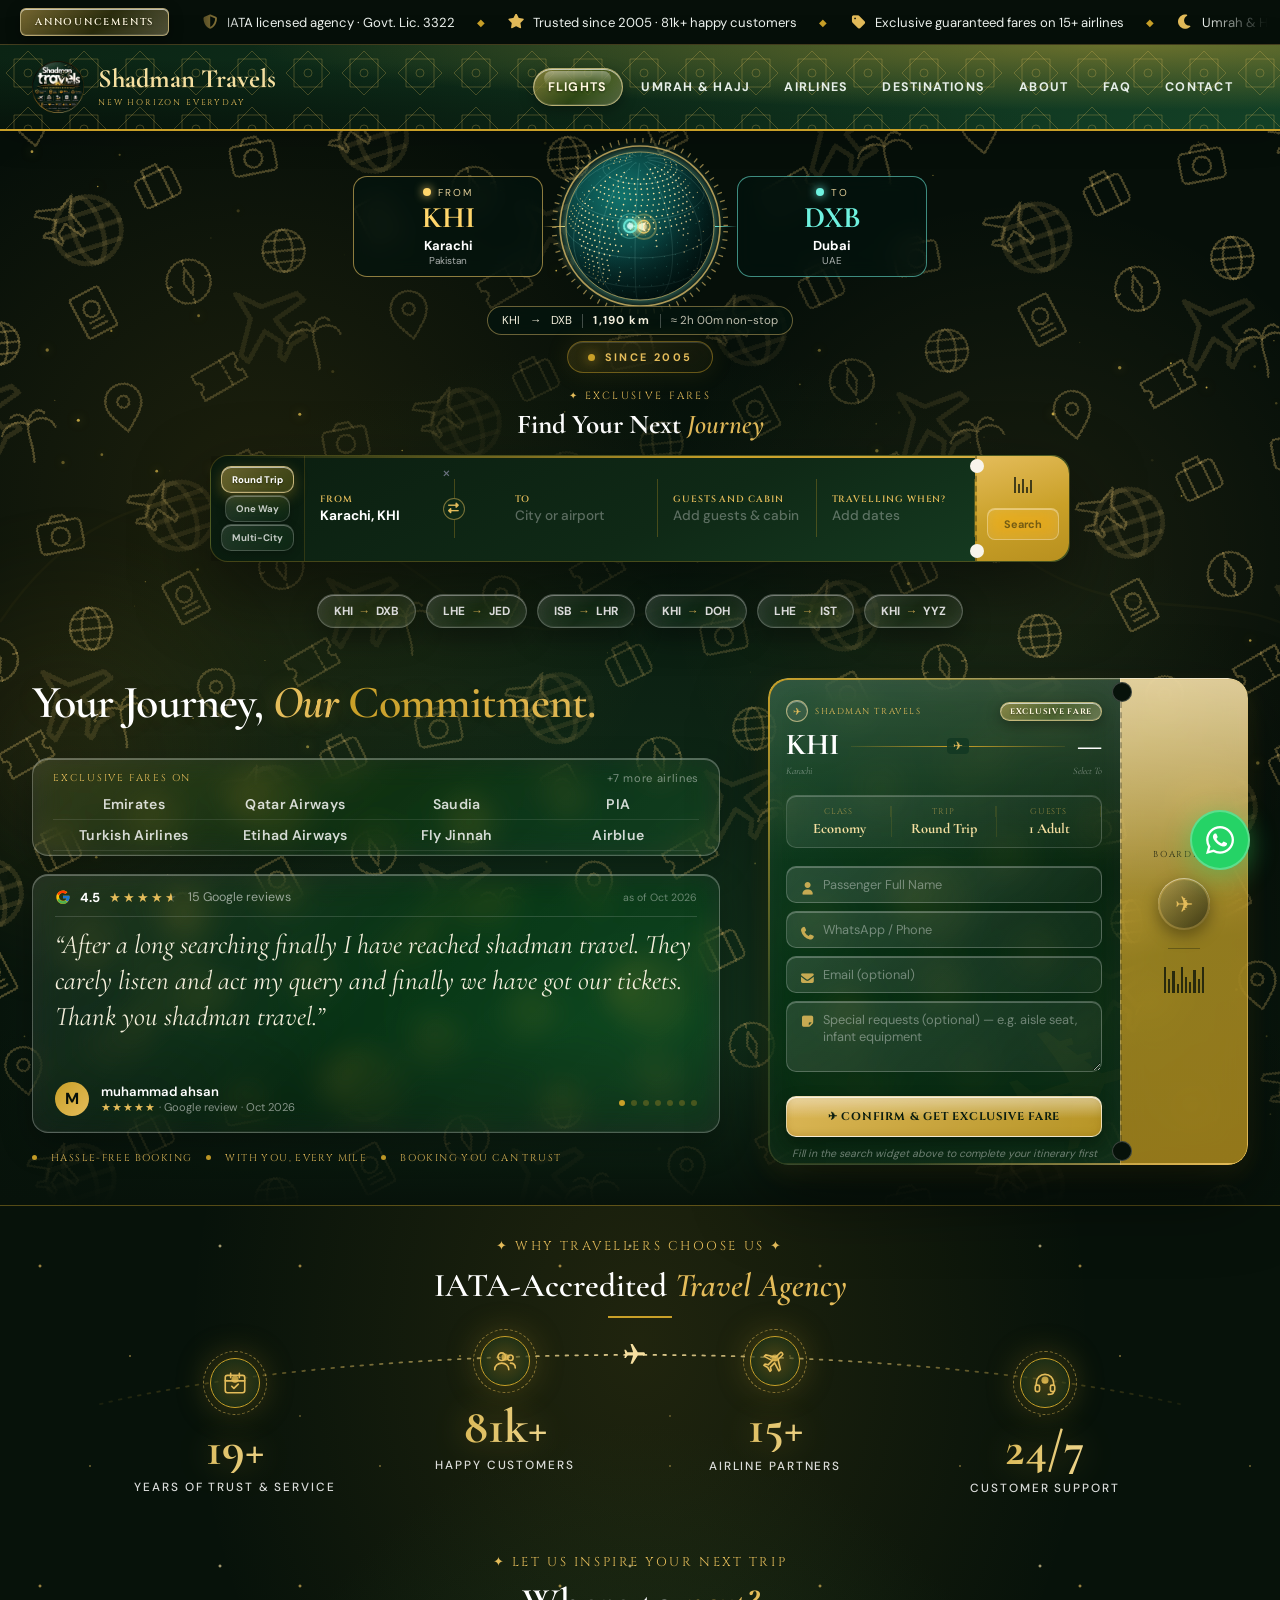
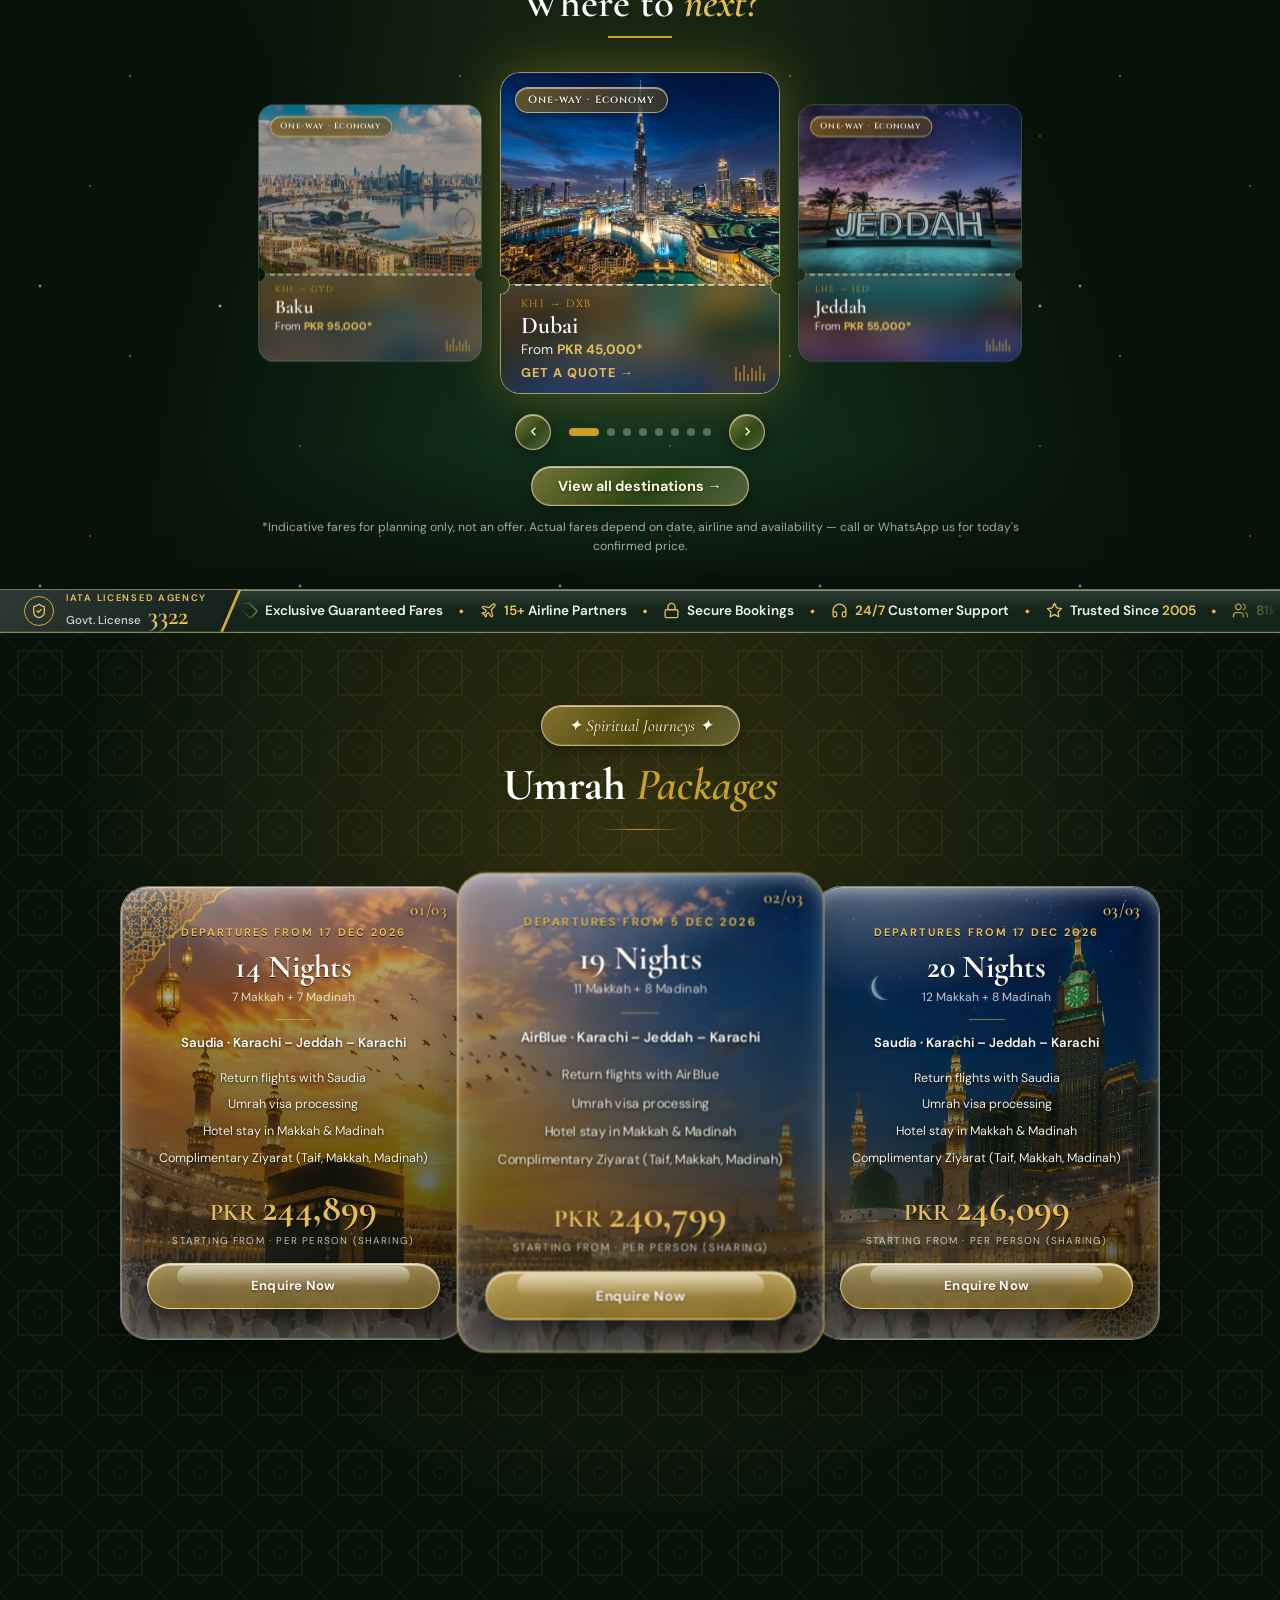
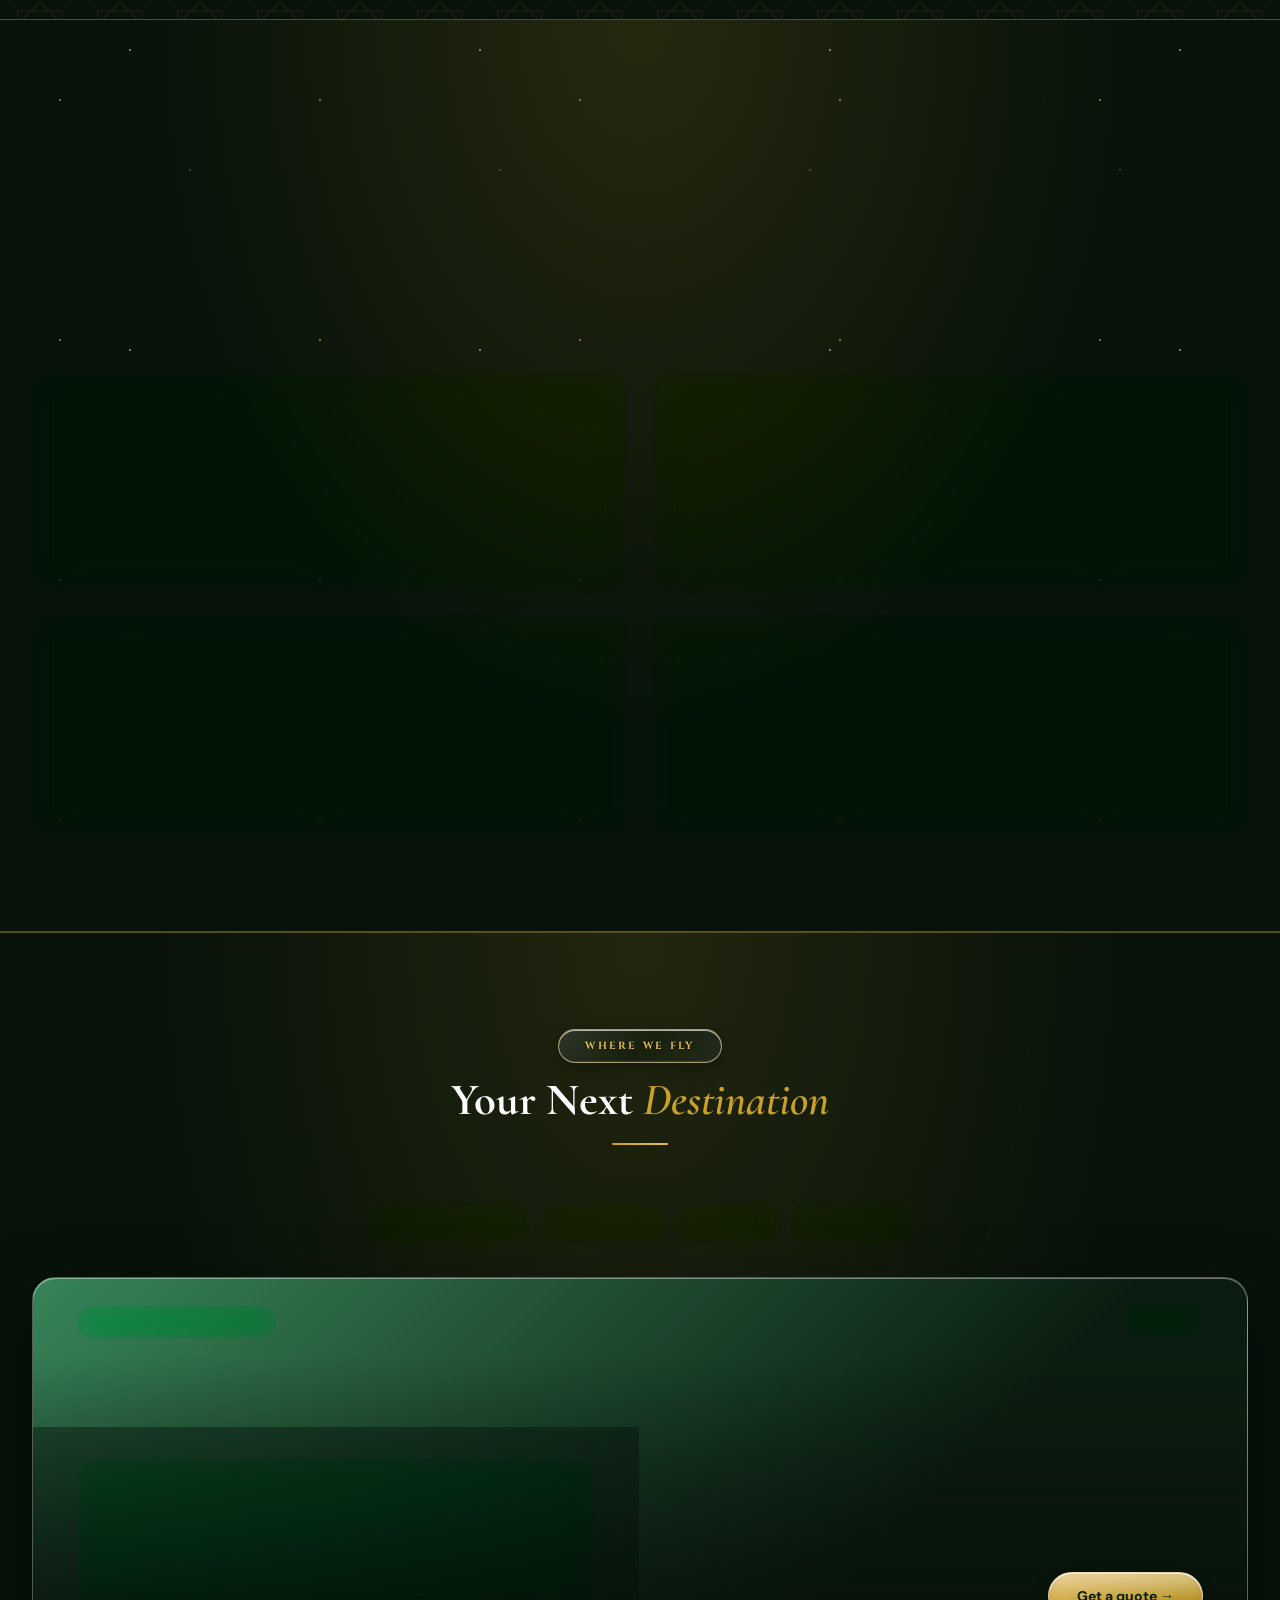
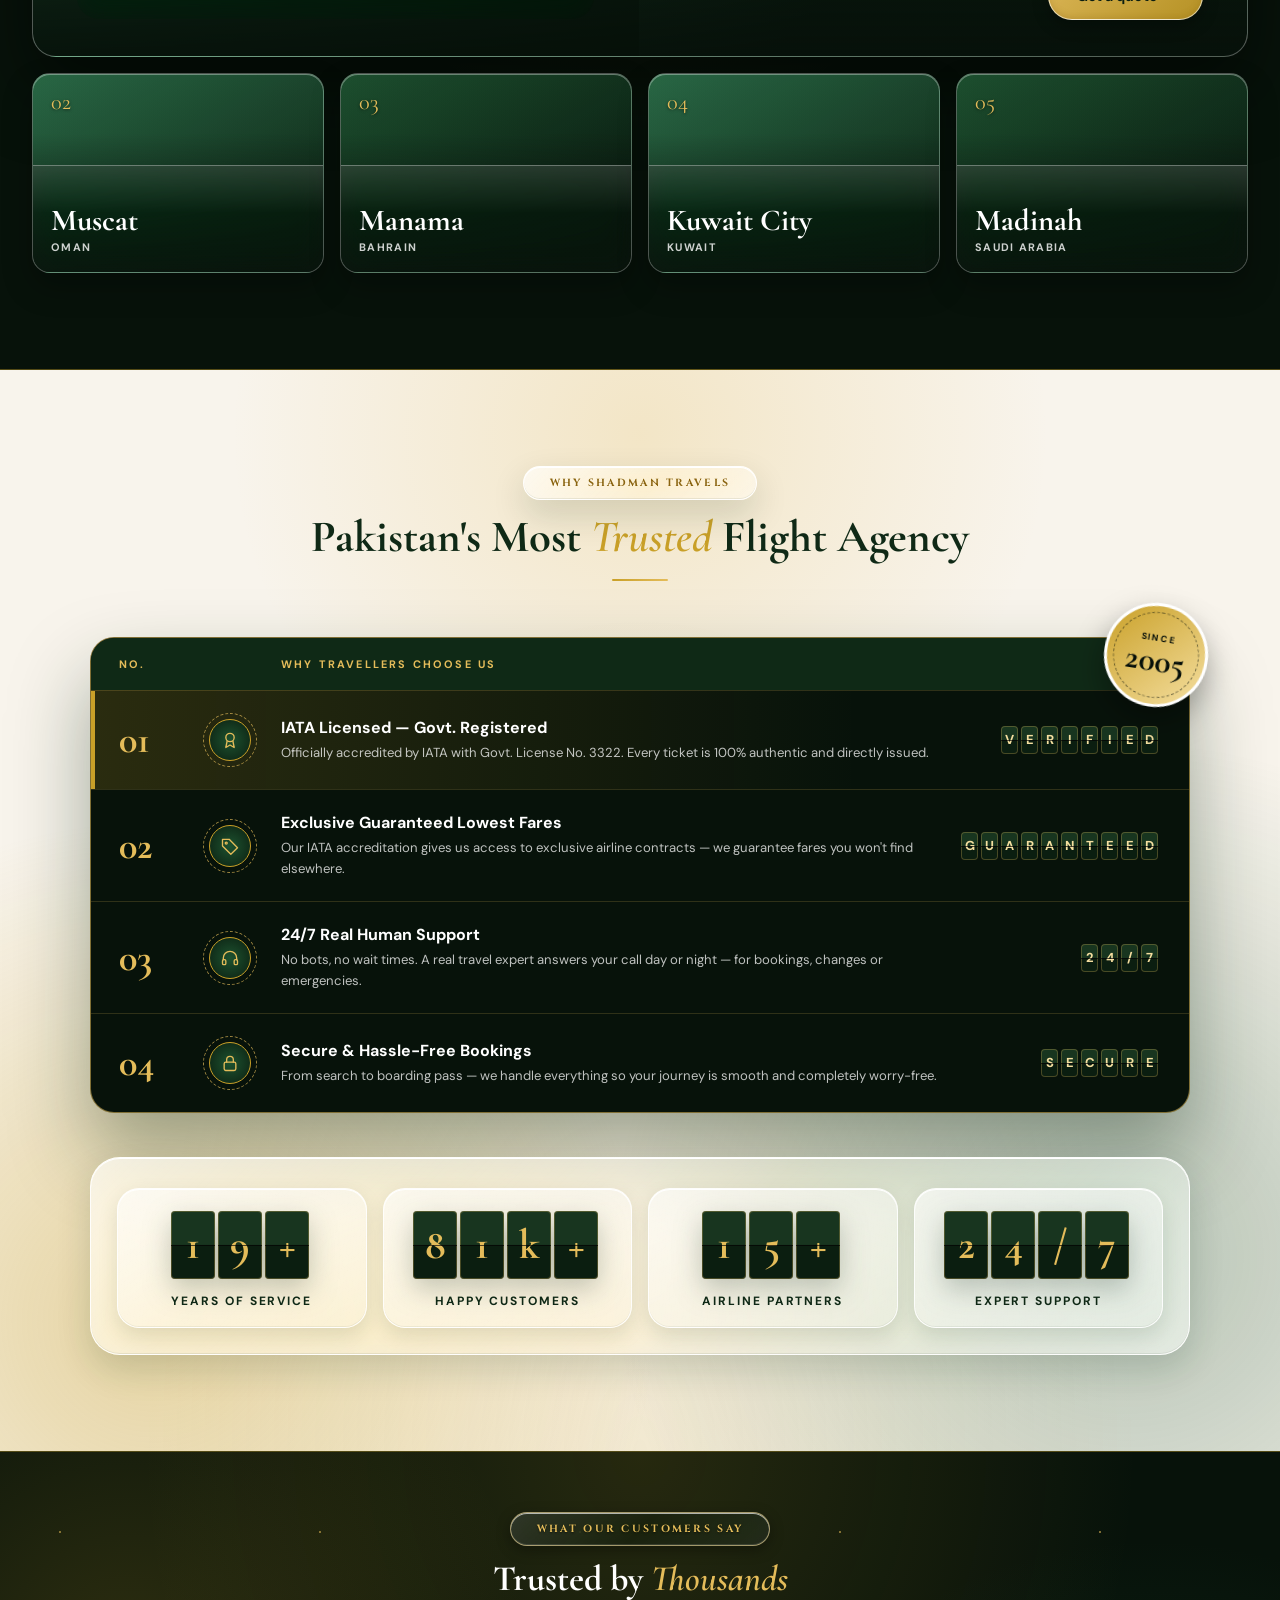
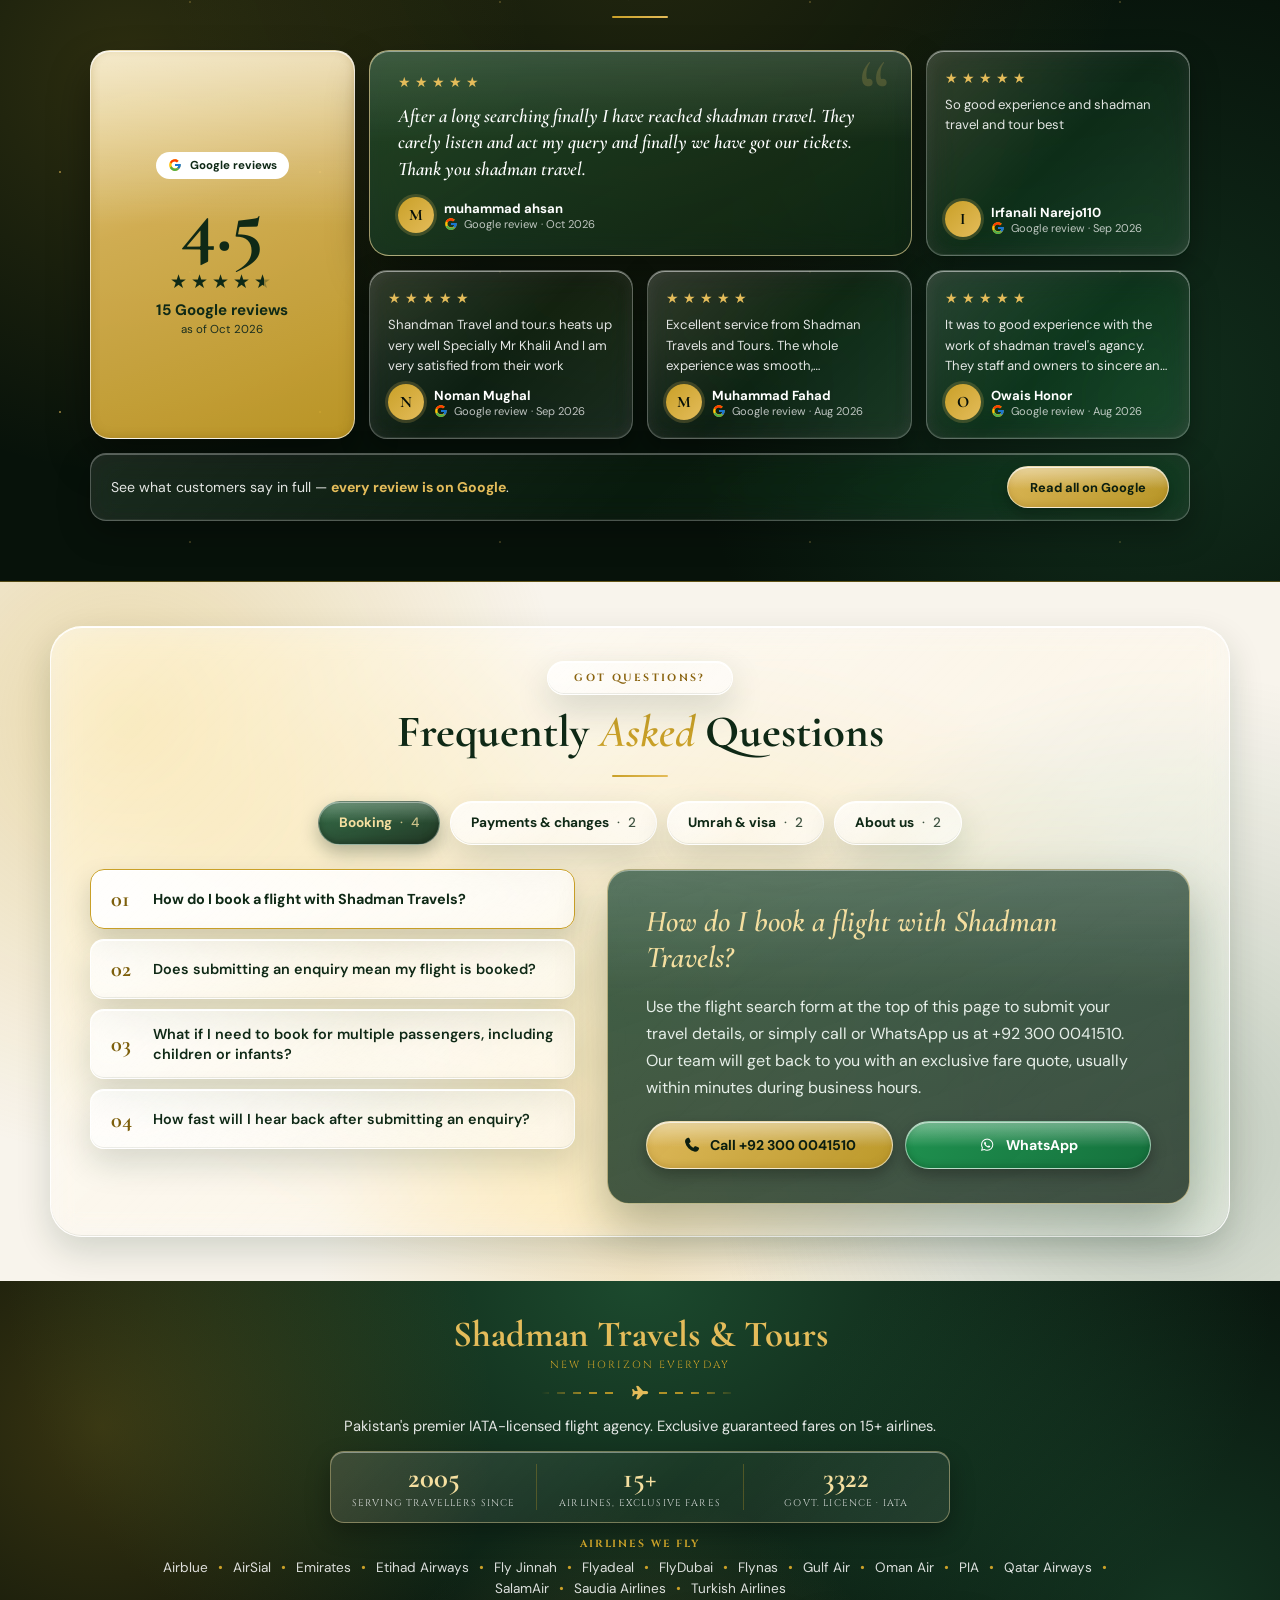
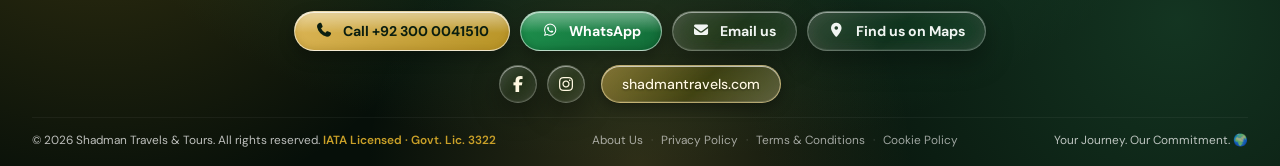
==== commit c52abd16: "Compact hero spacing, centre route cards, navbar tweaks Hero - Compact medallion and widget spacing " ====
--- a/index.html
+++ b/index.html
@@ -149,7 +149,7 @@
   <link rel="stylesheet" href="css/footer.css"/>
   <link rel="stylesheet" href="css/responsive.css"/>
   <link rel="stylesheet" href="css/glass.css?v=20261103"/>
-  <link rel="stylesheet" href="css/hero-bg.css?v=20261116"/>
+  <link rel="stylesheet" href="css/hero-bg.css?v=20261117"/>
 
 
   <!-- ═══════════════════════════════════════════════════════════
@@ -347,7 +347,7 @@
     </div>
 
     <!-- Phones and tablets only: licence pill (the menu lives in the bottom dock) -->
-    <span class="nav-lic">Lic. 3322</span>
+    <span class="nav-lic">Since 2005</span>
 
   </div>
 </nav>
@@ -408,7 +408,7 @@
 
         <!-- Search widget -->
         <div class="widget-wrap">
-          <div style="display:flex;justify-content:center;margin-bottom:10px">
+          <div class="since-wrap" style="display:flex;justify-content:center;margin-bottom:10px">
            <div class="hero-eyebrow" style="margin-bottom:0;font-size:0.68rem;letter-spacing:0.22em">
             <span class="hero-eyebrow-dot"></span>
            Since 2005
--- a/css/navbar.css
+++ b/css/navbar.css
@@ -15,9 +15,9 @@
 .ab[hidden] { display: none; }
 
 .ab-inner {
-  max-width: 1280px;
-  margin: 0 auto;
-  padding: 0 12px 0 32px;
+  max-width: none;
+  margin: 0;
+  padding: 0 12px 0 20px;
   height: 44px;
   display: flex;
   align-items: center;
--- a/css/hero-bg.css
+++ b/css/hero-bg.css
@@ -67,38 +67,38 @@
 .route-tracer-wrap {
   max-width: 860px;
   height: auto;
-  margin: 0 auto 6px;
+  margin: 0 auto 4px;
   display: flex;
   flex-direction: column;
   align-items: center;
-  gap: 6px;
+  gap: 5px;
 }
 
 .rm { display: flex; align-items: center; justify-content: center; }
 
 .rm-card {
-  width: 210px;
+  width: 190px;
   box-sizing: border-box;
-  padding: 11px 16px;
+  padding: 9px 14px;
   border-radius: 14px;
   background: rgba(3, 20, 15, .62);
   -webkit-backdrop-filter: blur(10px);
           backdrop-filter: blur(10px);
   border: 1px solid rgba(255, 214, 107, .55);
-  text-align: right;
+  text-align: center;
 }
-.rm-to { border-color: rgba(111, 242, 224, .55); text-align: left; }
+.rm-to { border-color: rgba(111, 242, 224, .55); text-align: center; }
 
 .rm-lab {
   display: flex;
   align-items: center;
-  justify-content: flex-end;
+  justify-content: center;
   gap: 7px;
   font-size: 10px;
   letter-spacing: .2em;
   color: #E3CF98;
 }
-.rm-to .rm-lab { justify-content: flex-start; }
+.rm-to .rm-lab { justify-content: center; }
 
 .rm-dot {
   width: 8px; height: 8px; border-radius: 50%;
@@ -112,20 +112,20 @@
   display: block;
   margin-top: 4px;
   font-family: 'Cormorant Garamond', serif;
-  font-size: 34px;
+  font-size: 30px;
   font-weight: 700;
   line-height: 1;
   color: #FFD66B;
 }
 .rm-to .rm-code { color: #6FF2E0; }
-.rm-city { display: block; margin-top: 4px; font-size: 14px; font-weight: 700; color: #fff; }
-.rm-ctry { display: block; font-size: 11px; color: rgba(255, 255, 255, .66); }
+.rm-city { display: block; margin-top: 4px; font-size: 13px; font-weight: 700; color: #fff; }
+.rm-ctry { display: block; font-size: 10px; color: rgba(255, 255, 255, .66); }
 
 .rm-conn { width: 22px; height: 1px; flex: 0 0 22px; background: linear-gradient(90deg, rgba(255,214,107,0), #FFD66B); }
 .rm-conn-b { background: linear-gradient(90deg, #6FF2E0, rgba(111,242,224,0)); }
 
-.rm-globe { width: 176px; height: 176px; flex: 0 0 176px; position: relative; }
-.rm-globe canvas { position: absolute; left: 50%; top: 50%; width: 204px; height: 204px; transform: translate(-50%, -50%); }
+.rm-globe { width: 150px; height: 150px; flex: 0 0 150px; position: relative; }
+.rm-globe canvas { position: absolute; left: 50%; top: 50%; width: 176px; height: 176px; transform: translate(-50%, -50%); }
 
 .rm-readout {
   display: flex;
@@ -133,13 +133,13 @@
   flex-wrap: wrap;
   justify-content: center;
   gap: 10px;
-  padding: 7px 16px;
+  padding: 6px 14px;
   border-radius: 999px;
   border: 1px solid rgba(229, 195, 109, .45);
   background: rgba(3, 20, 15, .66);
   -webkit-backdrop-filter: blur(12px);
           backdrop-filter: blur(12px);
-  font-size: 12px;
+  font-size: 11.5px;
   color: #F3EEDC;
 }
 .rm-readout b { letter-spacing: .1em; }
@@ -147,15 +147,18 @@
 .rm-readout .rm-time { color: rgba(243, 238, 220, .78); }
 
 @media (max-width: 900px) {
-  .rm-card { width: 98px; padding: 9px 10px; border-radius: 14px; }
-  .rm-lab { font-size: 9px; letter-spacing: .18em; gap: 6px; }
-  .rm-code { font-size: 28px; margin-top: 2px; }
-  .rm-city { font-size: 11px; margin-top: 2px; }
+  .rm-card { width: 88px; padding: 7px 8px; border-radius: 12px; }
+  .rm-lab { font-size: 8.5px; letter-spacing: .16em; gap: 5px; }
+  .rm-code { font-size: 24px; margin-top: 2px; }
+  .rm-city { font-size: 10.5px; margin-top: 1px; }
   .rm-ctry { display: none; }
   .rm-conn { display: none; }
-  .rm-globe { width: 154px; height: 150px; flex-basis: 154px; }
-  .rm-globe canvas { width: 162px; height: 162px; }
-  .rm-readout { font-size: 11px; padding: 7px 14px; gap: 8px; }
+  .rm-globe { width: 132px; height: 128px; flex-basis: 132px; }
+  .rm-globe canvas { width: 144px; height: 144px; }
+  .rm-readout { font-size: 10.5px; padding: 6px 12px; gap: 6px; }
+  .since-wrap { display: none !important; }
+  .wgt-eyebrow h3 { font-size: 1.4rem; }
+  .route-tracer-wrap + .widget-wrap { margin-top: 6px; }
 }
 
 @media (prefers-reduced-motion: reduce) {
@@ -164,4 +167,16 @@
 
 /* The old tracer was a 130px box the widget overlapped by 50px; the medallion
    is taller and fills its own space, so the widget sits cleanly beneath it. */
-.route-tracer-wrap + .widget-wrap { margin-top: 10px; }+.route-tracer-wrap + .widget-wrap { margin-top: 6px; }
+
+/* ── Compact spacing around the search widget ── */
+.wgt-eyebrow { margin-bottom: 14px; }
+.wgt-eyebrow h3 { margin-top: 4px; }
+#recentChipWrap { margin-top: 10px; }
+
+@media (min-width: 901px) {
+  .wgt-eyebrow h3 { font-size: 1.7rem; }
+}
+@media (min-width: 1001px) {
+  .widget-wrap { padding-bottom: 24px; }
+}
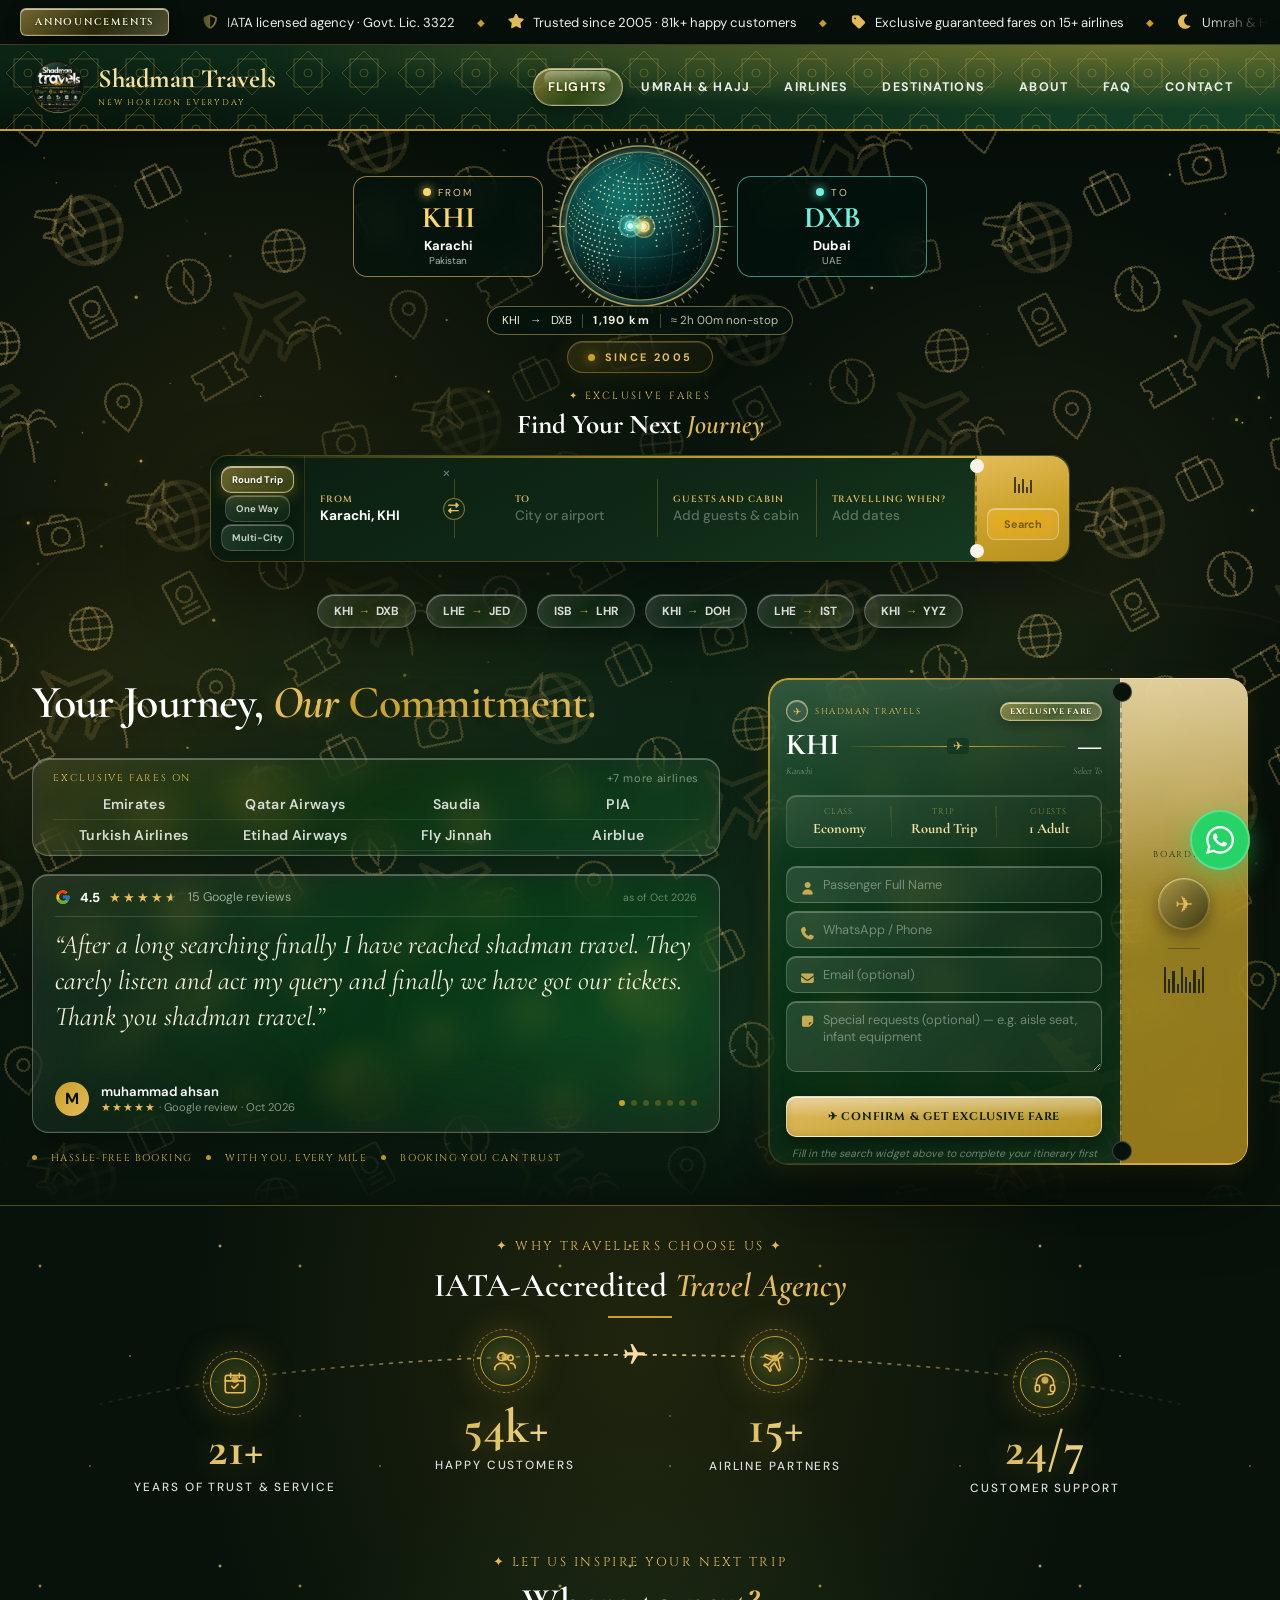
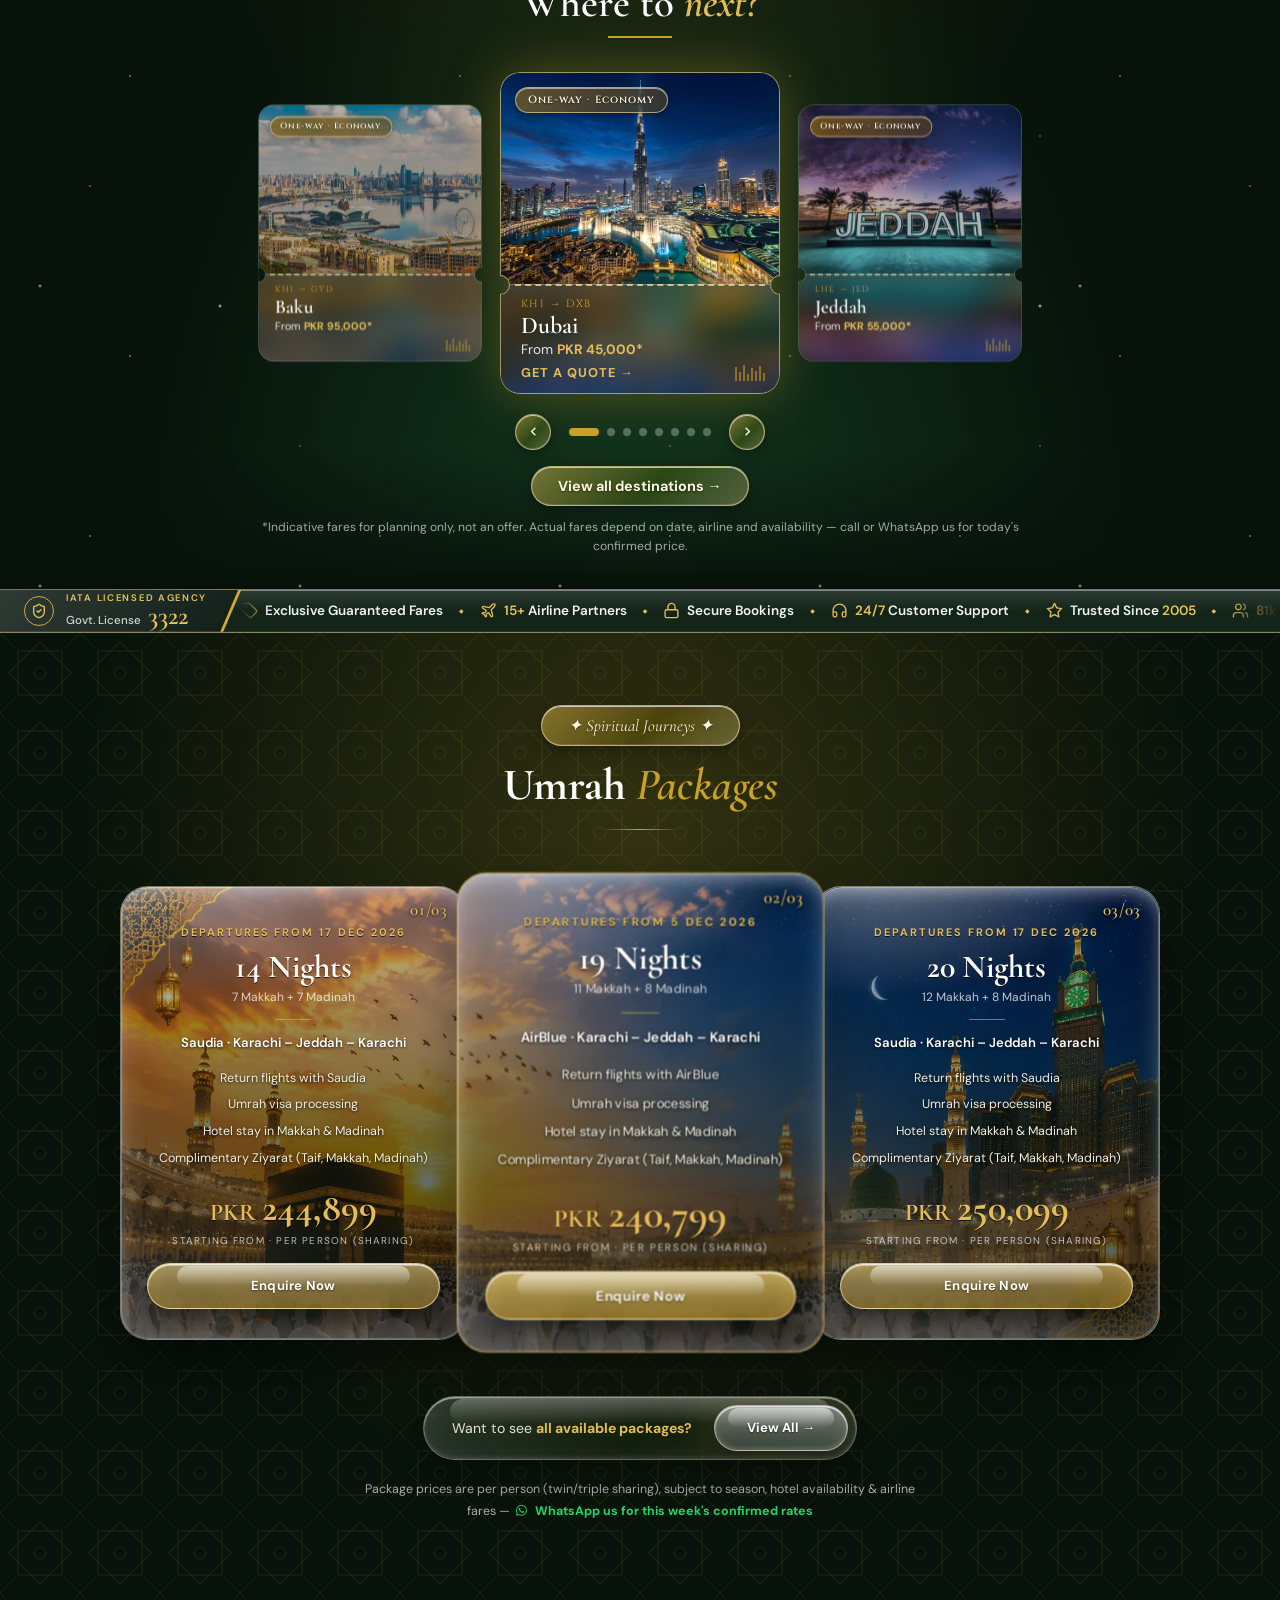
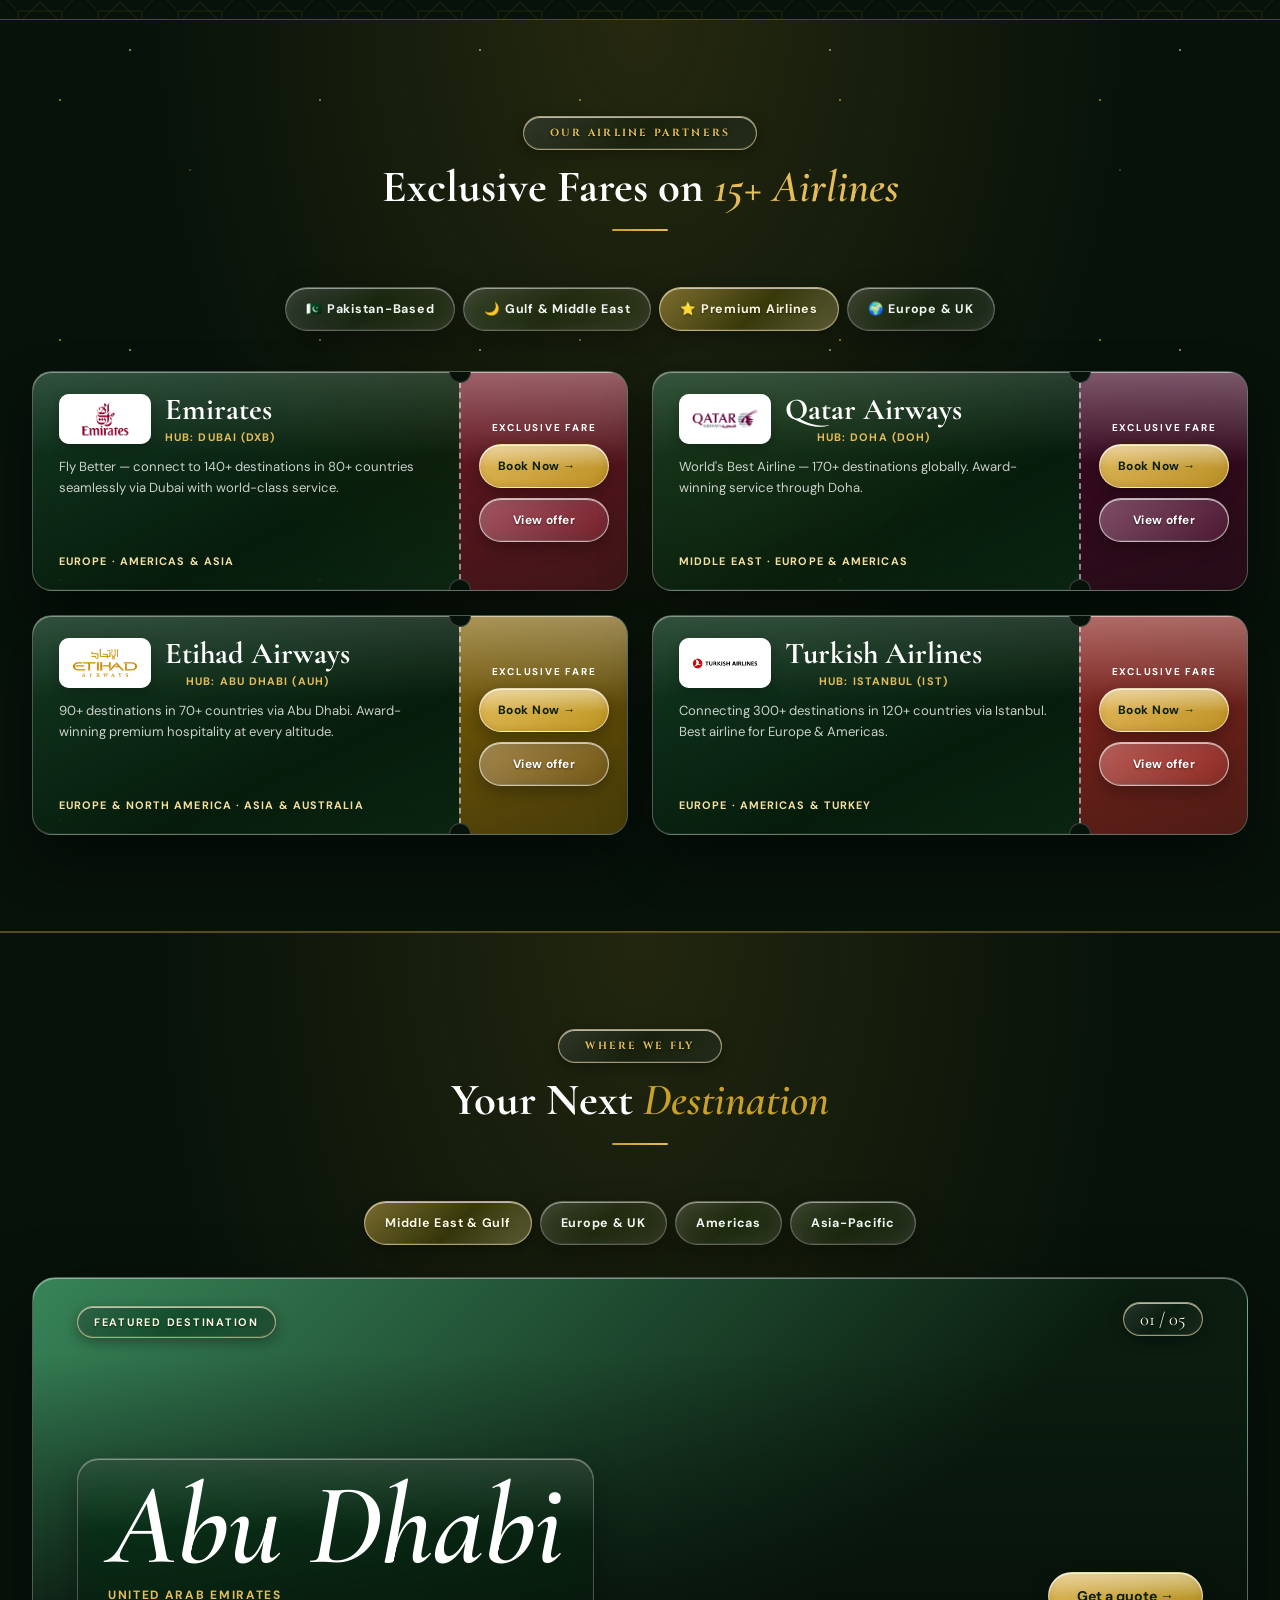
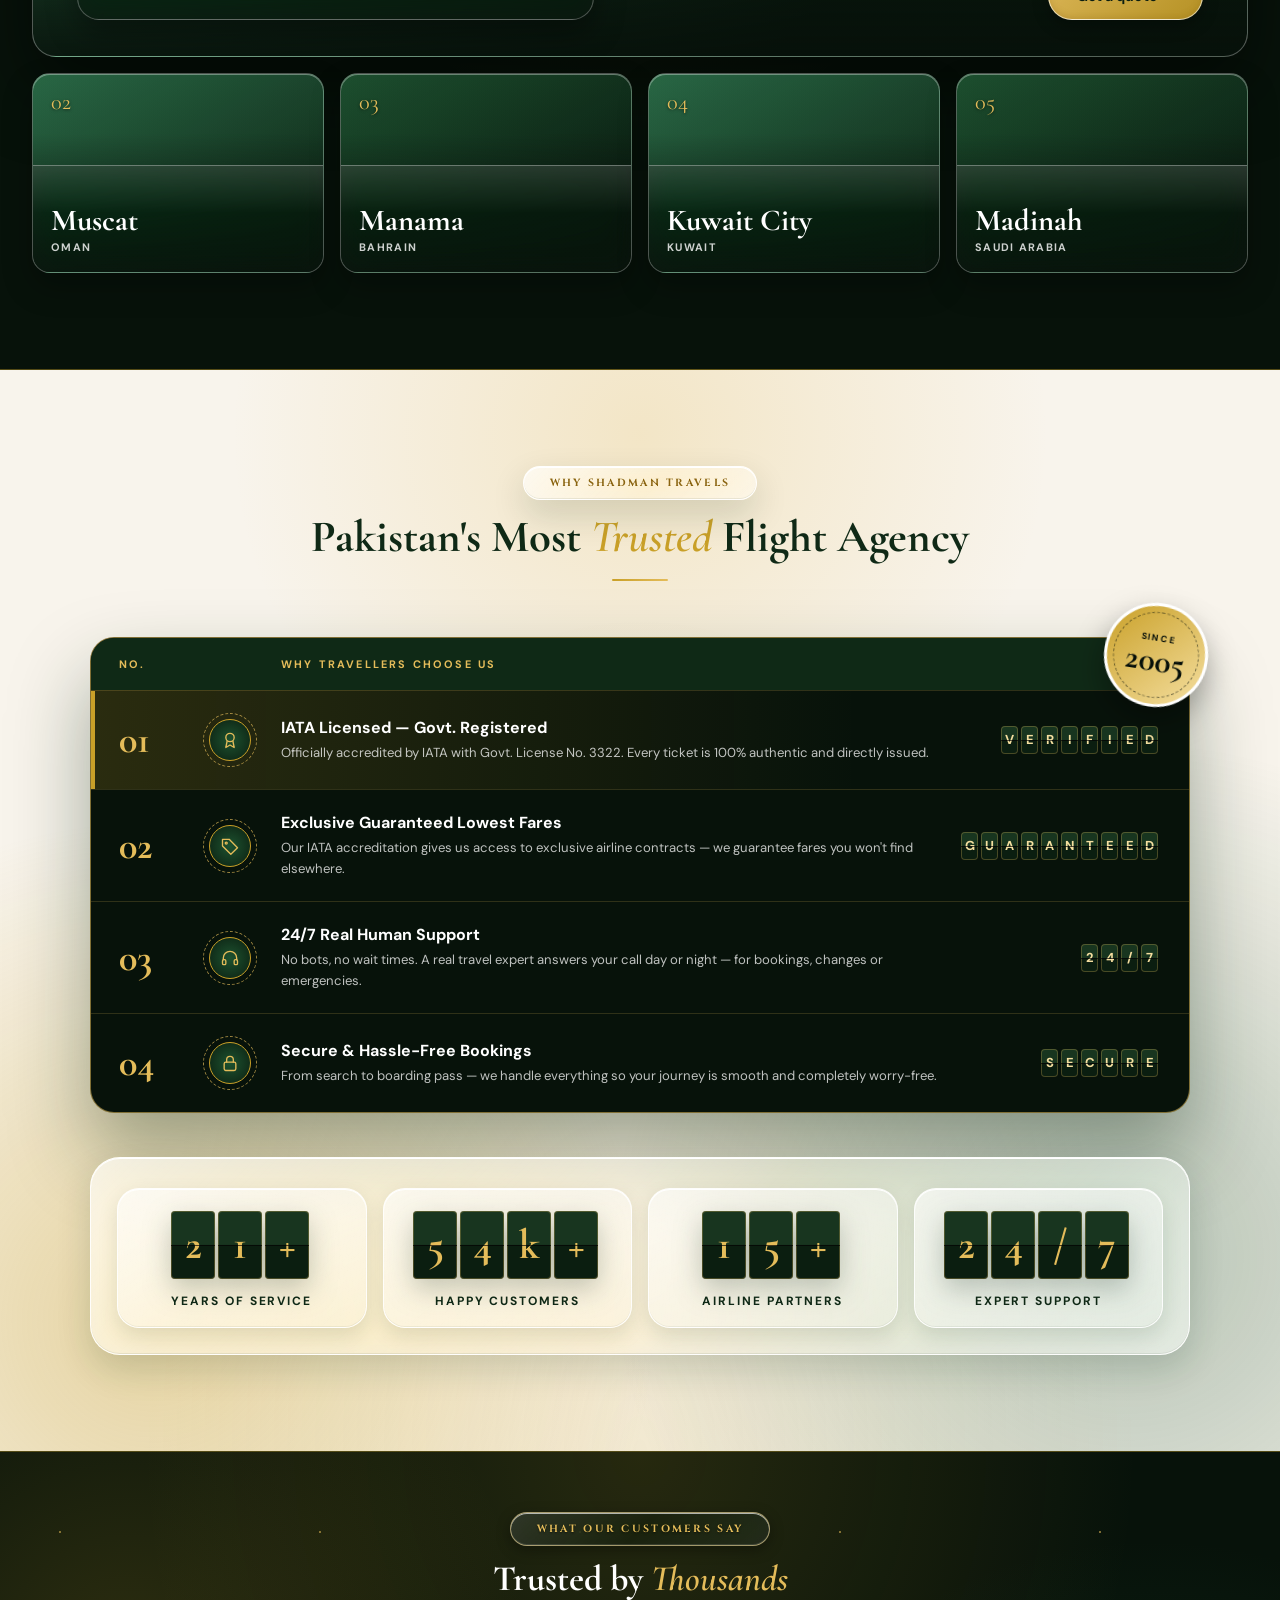
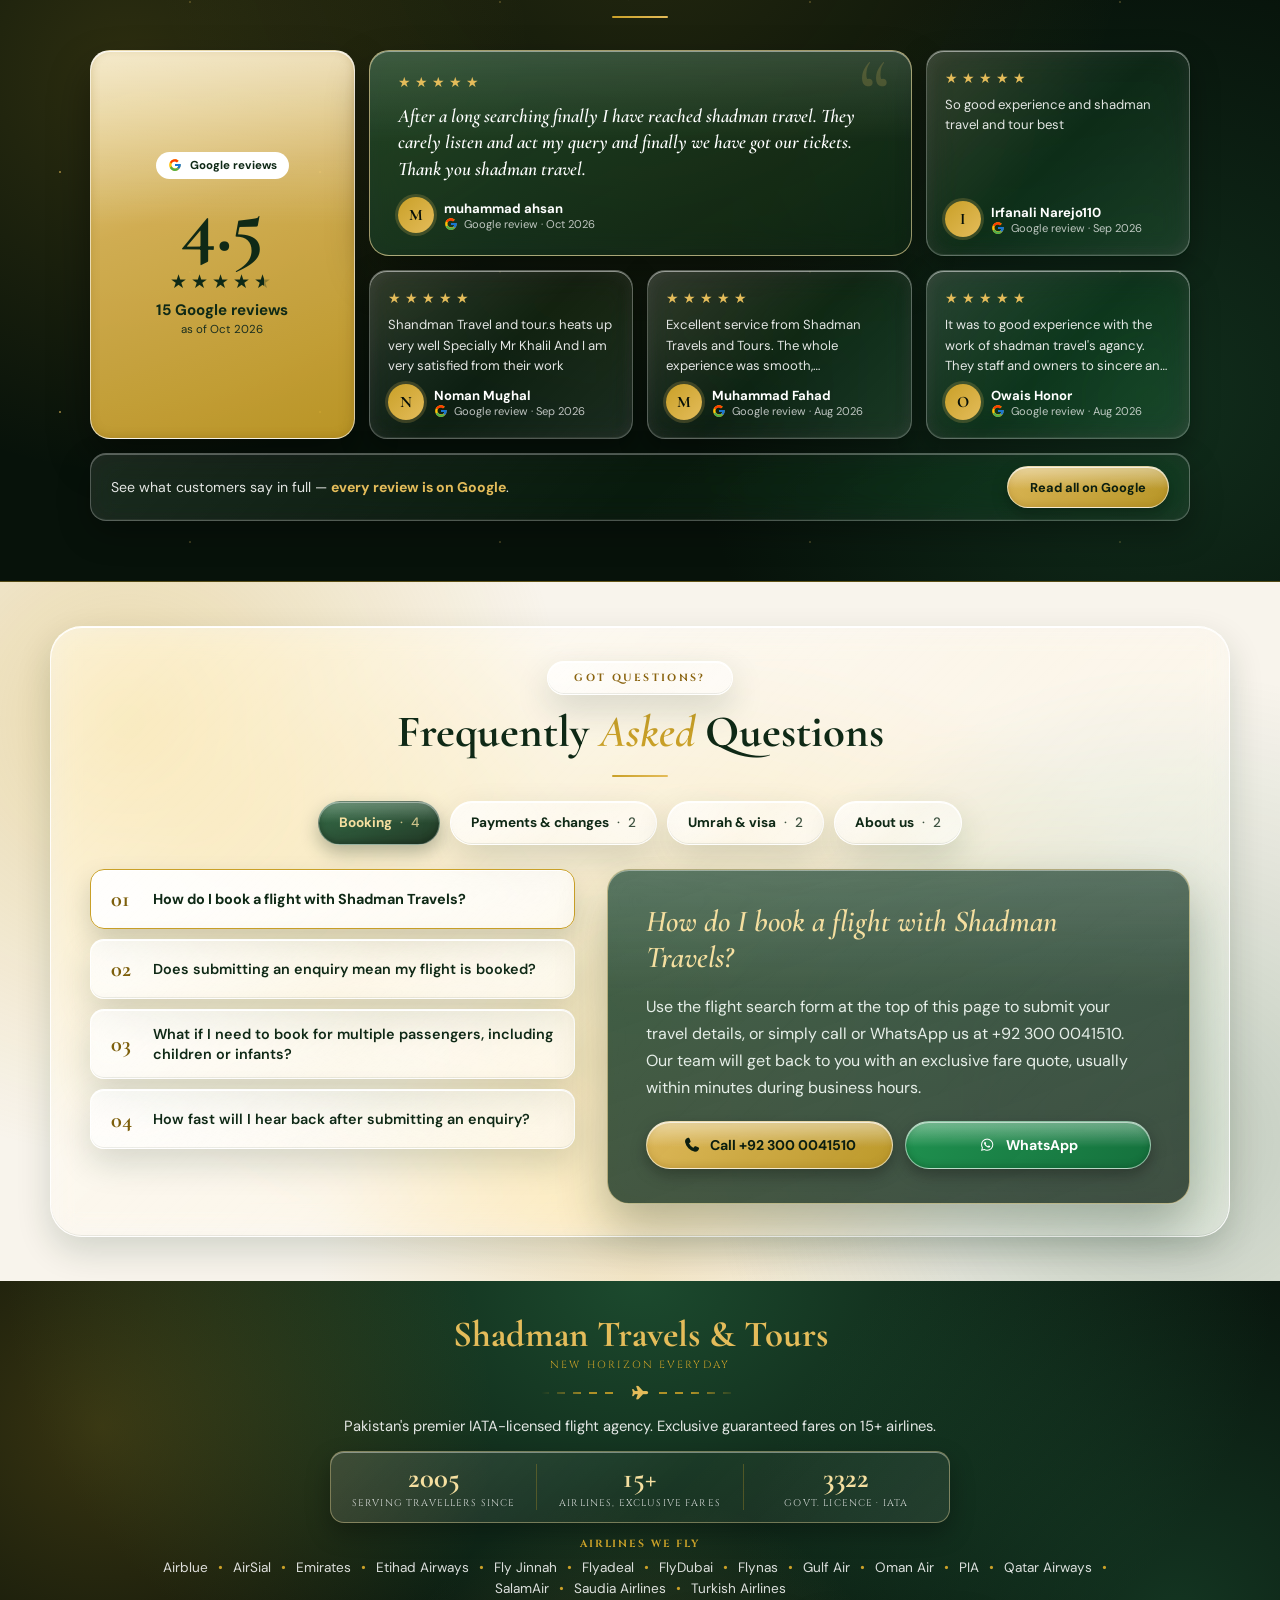
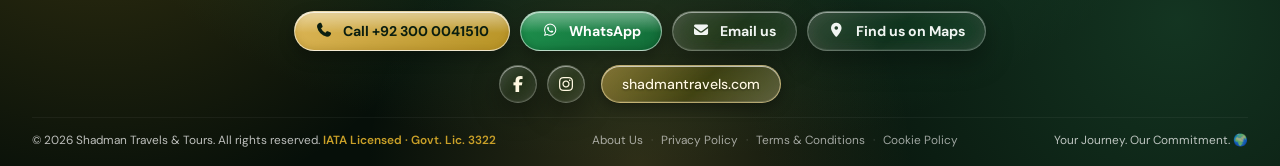
==== commit a2410484: "Update years and customers figures to match the voucher Changed the years (21+) and customers (54k+)" ====
--- a/index.html
+++ b/index.html
@@ -86,7 +86,7 @@
 
   <title>Travel Agency in Karachi | Airline Tickets, Umrah & Visa Services | Shadman Travels</title>
 
-  <meta name="description" content="Book airline tickets, Umrah packages, visa assistance and international tours with Shadman Travels & Tours, Karachi. Trusted travel experts serving Pakistan for 19+ years."/>
+  <meta name="description" content="Book airline tickets, Umrah packages, visa assistance and international tours with Shadman Travels & Tours, Karachi. Trusted travel experts serving Pakistan for 21+ years."/>
   <meta name="keywords" content="travel agency Karachi, airline tickets Pakistan, Umrah packages Karachi, visa services Pakistan, travel consultant Karachi, Shadman Travels"/>
   <meta name="author" content="Shadman Travels & Tours"/>
   <meta name="robots" content="index, follow"/>
@@ -647,12 +647,12 @@
 
           <div class="stat-cell stx-cell stx-c1 reveal delay-1">
             <div class="stx-icon"><span class="stx-orbit"></span><span class="stx-disc"><svg viewBox="0 0 24 24" fill="none" stroke="currentColor" stroke-width="1.5" stroke-linecap="round" stroke-linejoin="round" aria-hidden="true"><rect x="3" y="5" width="18" height="16" rx="2"/><path d="M3 10h18M8 3v4M16 3v4M9 15l2 2 4-4"/></svg></span></div>
-            <span class="stat-num stx-num" data-count="19">0</span>
+            <span class="stat-num stx-num" data-count="21">0</span>
             <div class="stat-label stx-label"><span class="lb-full">Years of Trust &amp; Service</span><span class="lb-short">Years</span></div>
           </div>
           <div class="stat-cell stx-cell stx-c2 reveal delay-2">
             <div class="stx-icon"><span class="stx-orbit"></span><span class="stx-disc"><svg viewBox="0 0 24 24" fill="none" stroke="currentColor" stroke-width="1.5" stroke-linecap="round" stroke-linejoin="round" aria-hidden="true"><circle cx="9" cy="8" r="3.5"/><path d="M2.5 20c0-3.6 2.9-6 6.5-6s6.5 2.4 6.5 6"/><circle cx="17" cy="9" r="2.5"/><path d="M17 14c2.8 0 4.5 1.9 4.5 4.5"/></svg></span></div>
-            <span class="stat-num stx-num" data-count="81" data-suffix="k+">0</span>
+            <span class="stat-num stx-num" data-count="54" data-suffix="k+">0</span>
             <div class="stat-label stx-label"><span class="lb-full">Happy Customers</span><span class="lb-short">Customers</span></div>
           </div>
           <div class="stat-cell stx-cell stx-c3 reveal delay-3">
@@ -890,8 +890,8 @@
         </div>
 
         <div class="wy-stats reveal">
-          <div class="wy-stat" role="group" aria-label="19 plus years of service"><span class="wy-fl wy-fl-b" aria-hidden="true"><i>1</i><i>9</i><i>+</i></span><div class="wy-label">Years of Service</div></div>
-          <div class="wy-stat" role="group" aria-label="81 thousand plus happy customers"><span class="wy-fl wy-fl-b" aria-hidden="true"><i>8</i><i>1</i><i>k</i><i>+</i></span><div class="wy-label">Happy Customers</div></div>
+          <div class="wy-stat" role="group" aria-label="21 plus years of service"><span class="wy-fl wy-fl-b" aria-hidden="true"><i>2</i><i>1</i><i>+</i></span><div class="wy-label">Years of Service</div></div>
+          <div class="wy-stat" role="group" aria-label="54 thousand plus happy customers"><span class="wy-fl wy-fl-b" aria-hidden="true"><i>5</i><i>4</i><i>k</i><i>+</i></span><div class="wy-label">Happy Customers</div></div>
           <div class="wy-stat" role="group" aria-label="15 plus airline partners"><span class="wy-fl wy-fl-b" aria-hidden="true"><i>1</i><i>5</i><i>+</i></span><div class="wy-label">Airline Partners</div></div>
           <div class="wy-stat" role="group" aria-label="24 hours, 7 days expert support"><span class="wy-fl wy-fl-b" aria-hidden="true"><i>2</i><i>4</i><i>/</i><i>7</i></span><div class="wy-label">Expert Support</div></div>
         </div>
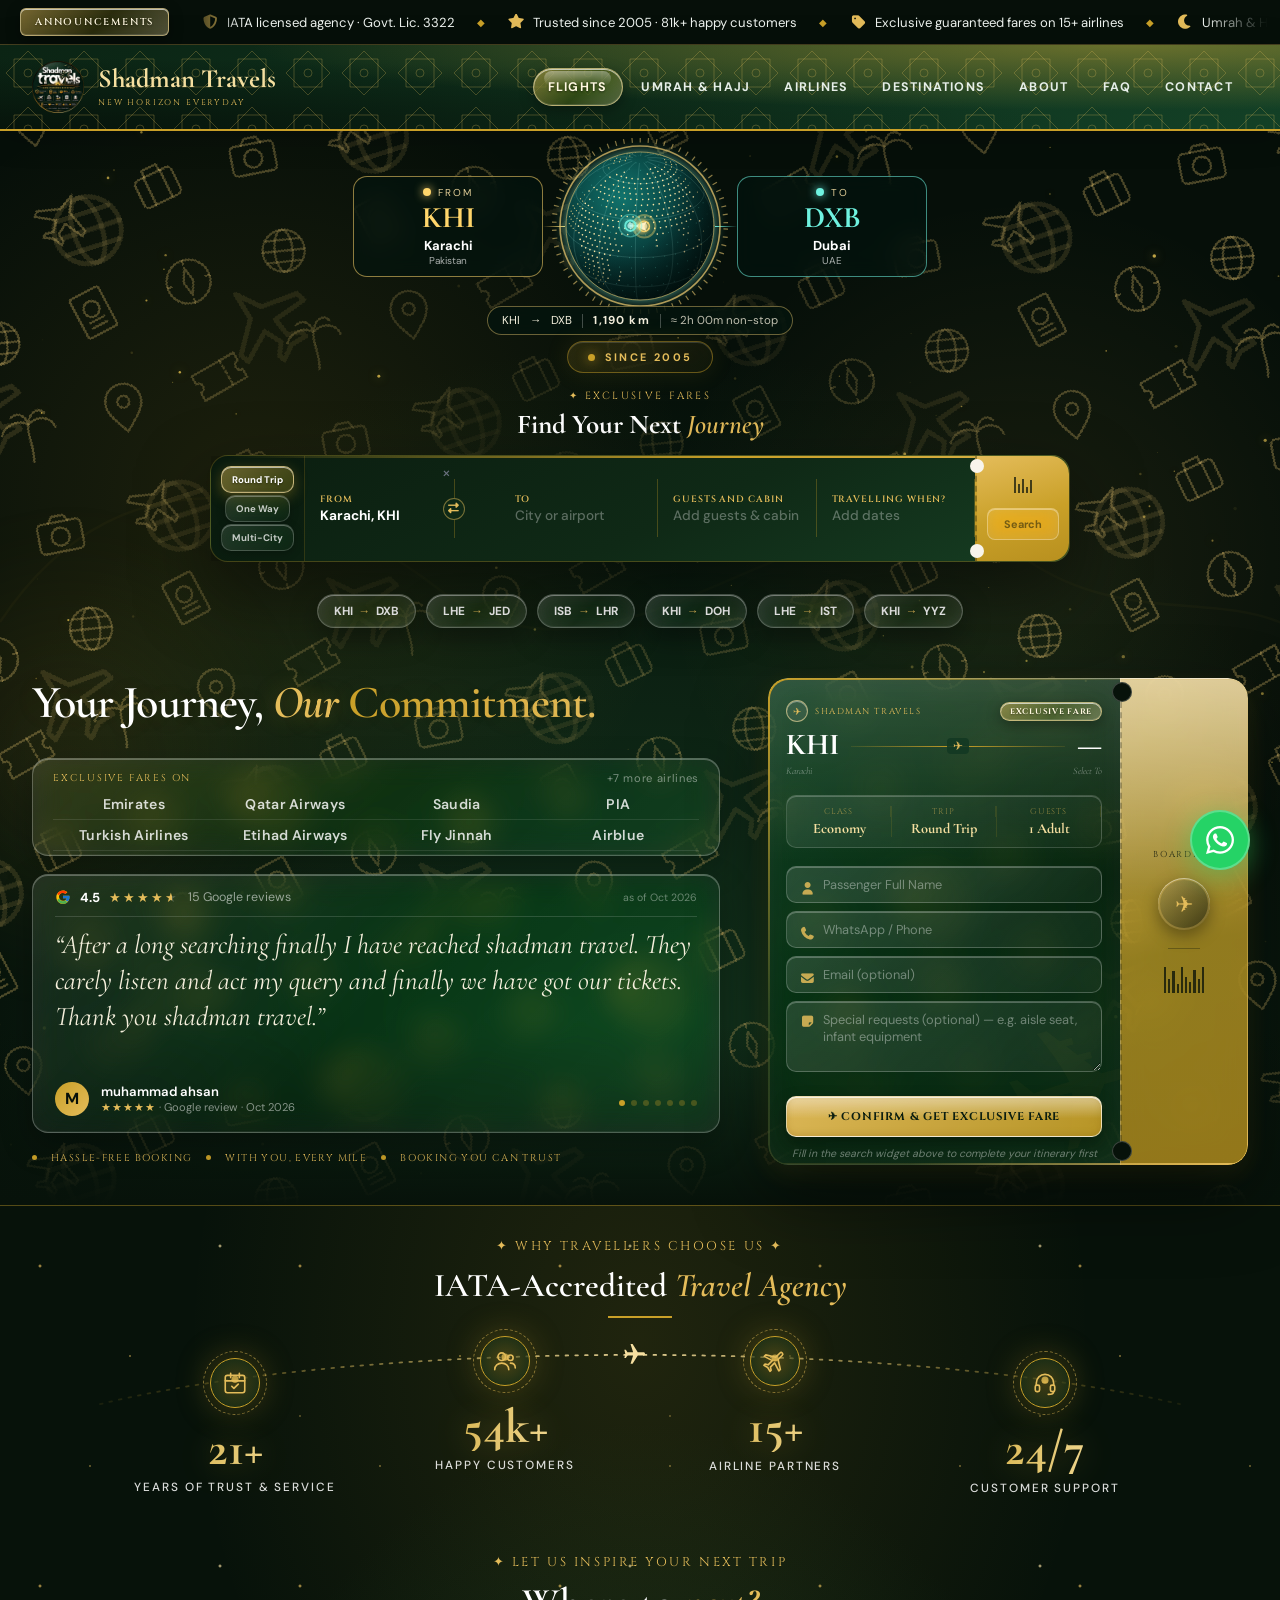
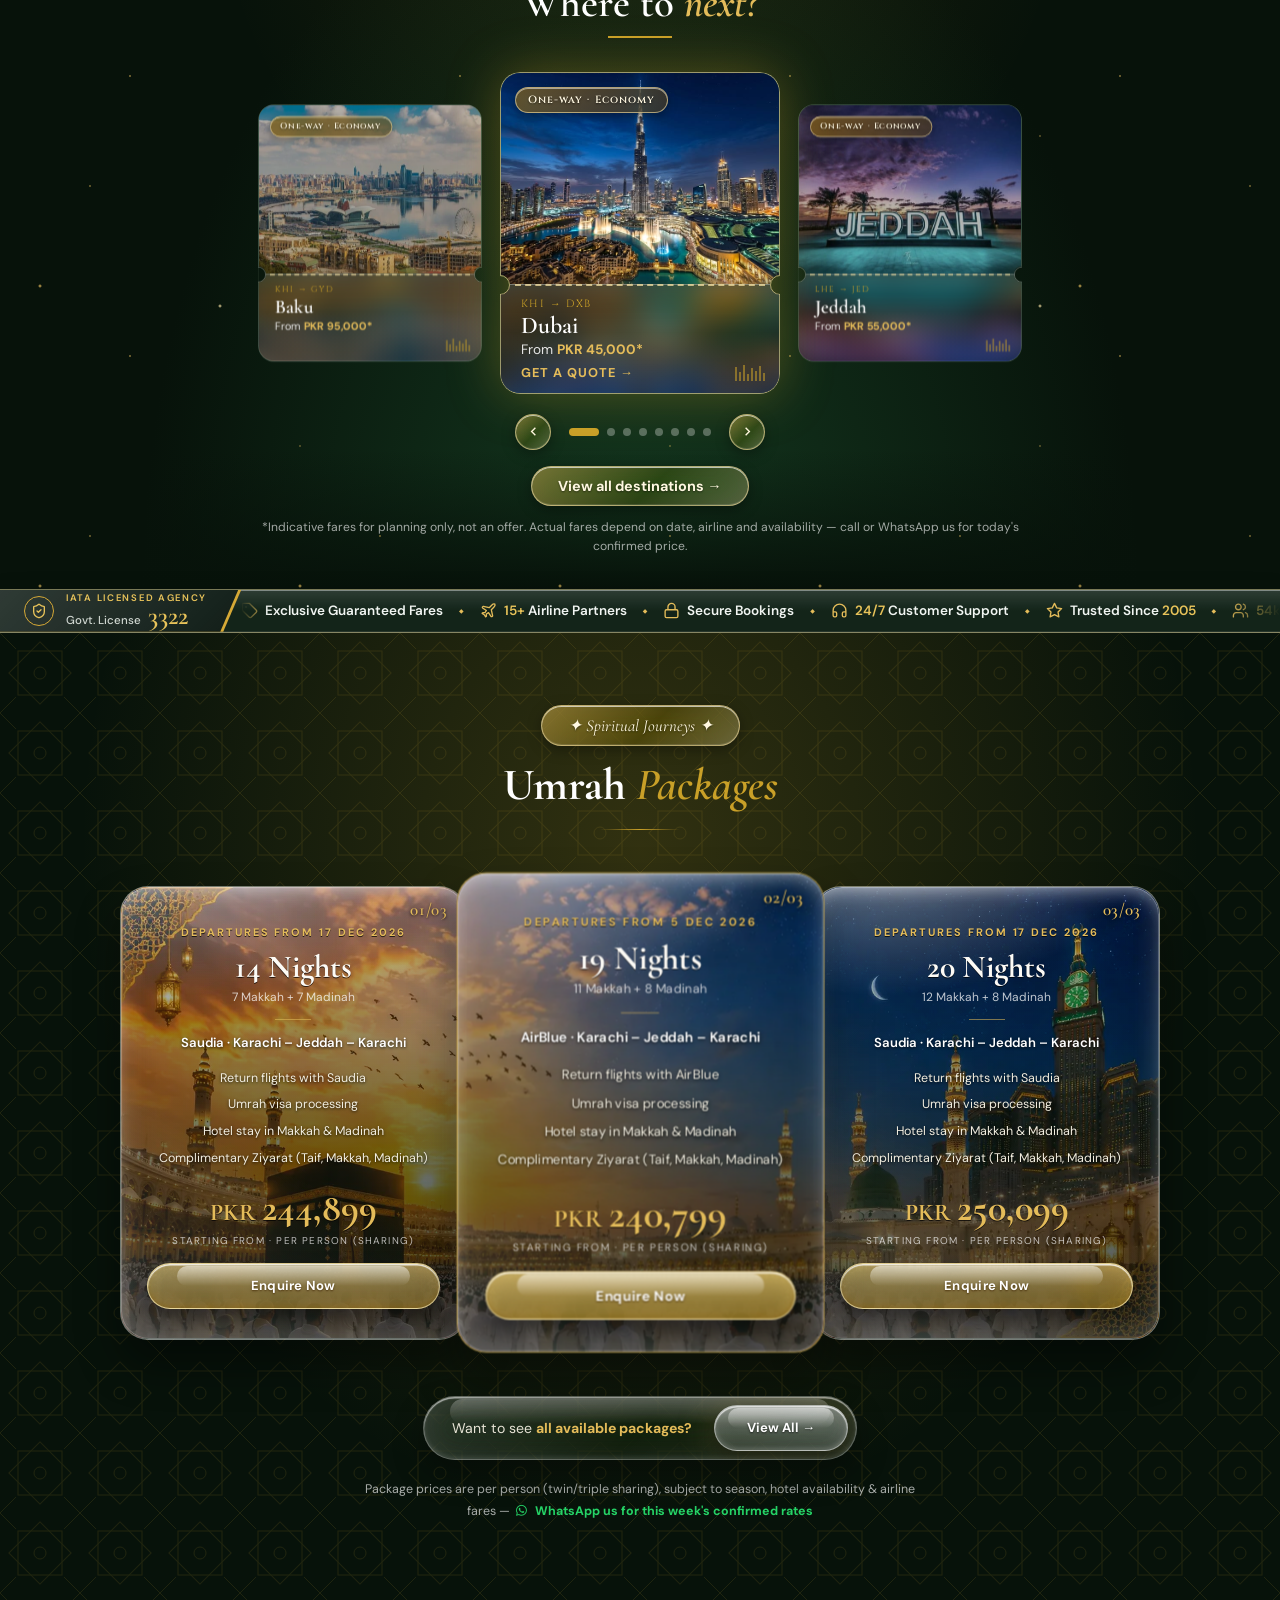
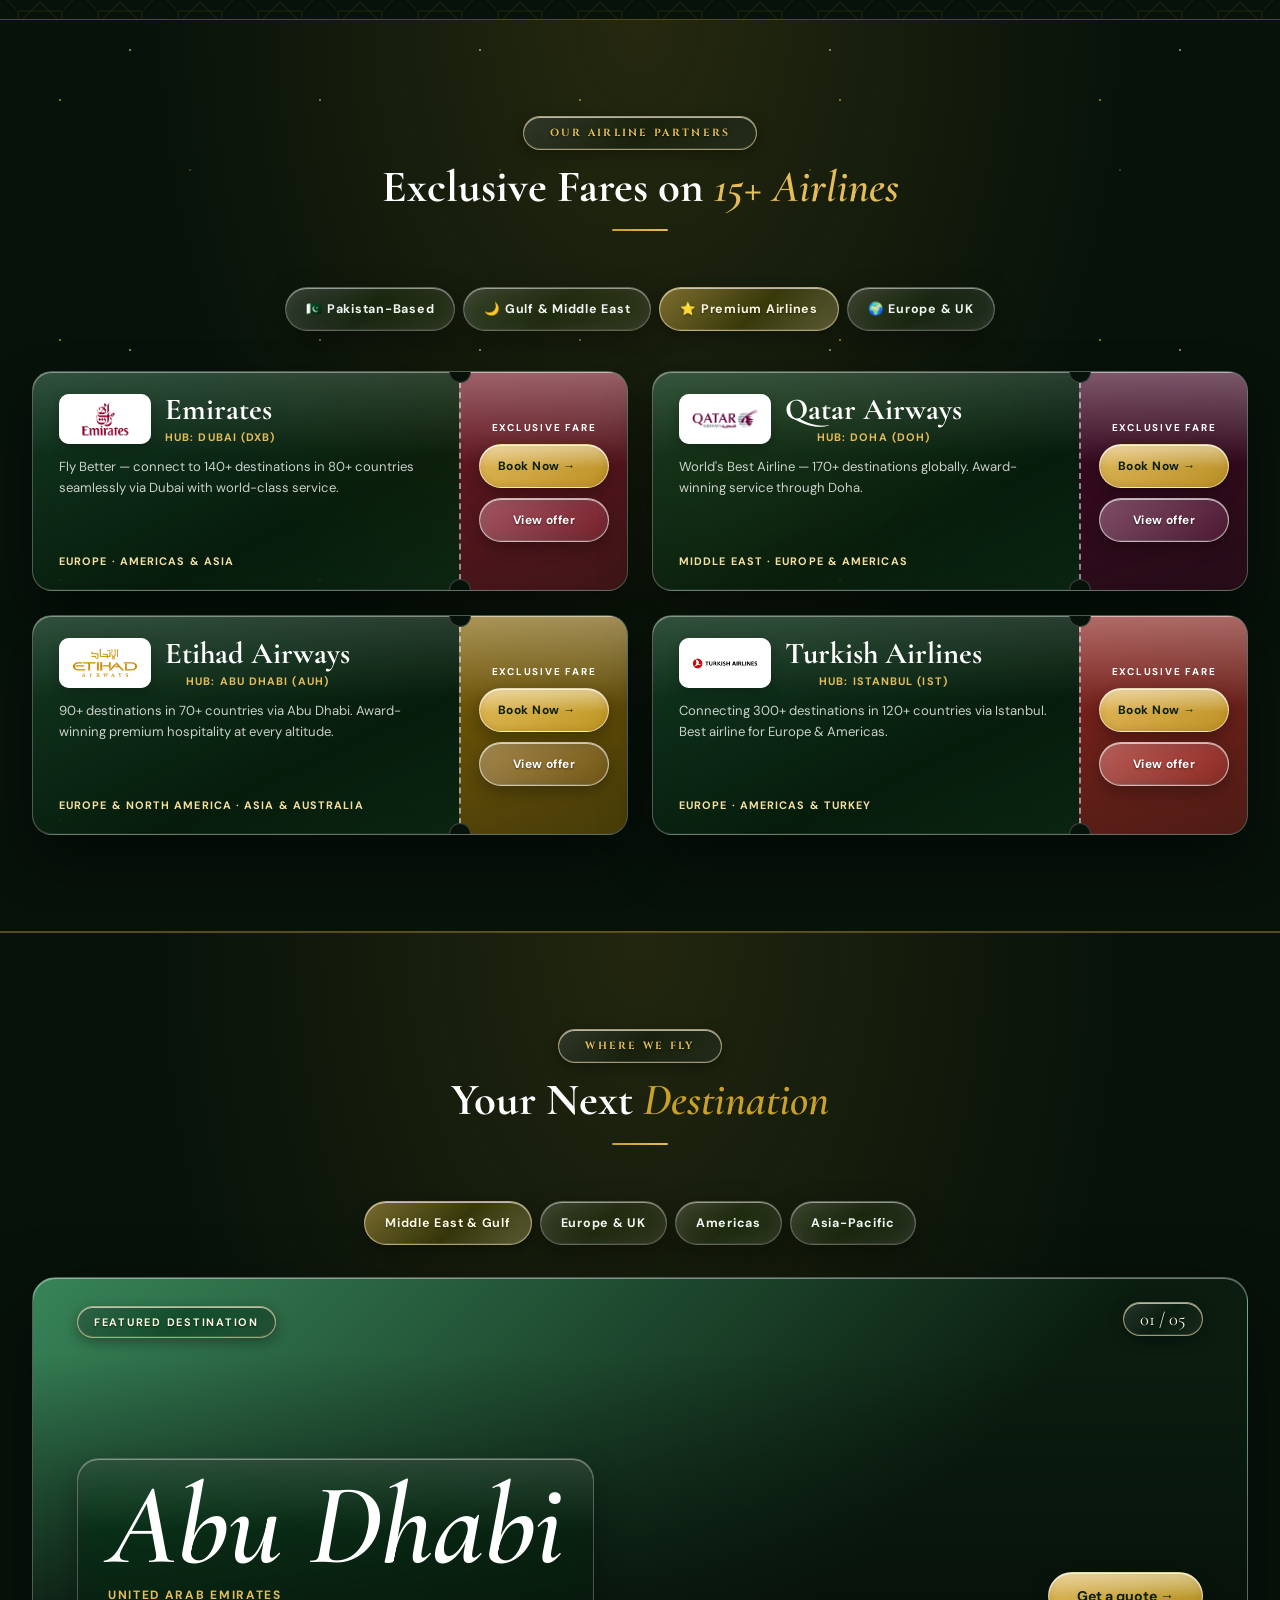
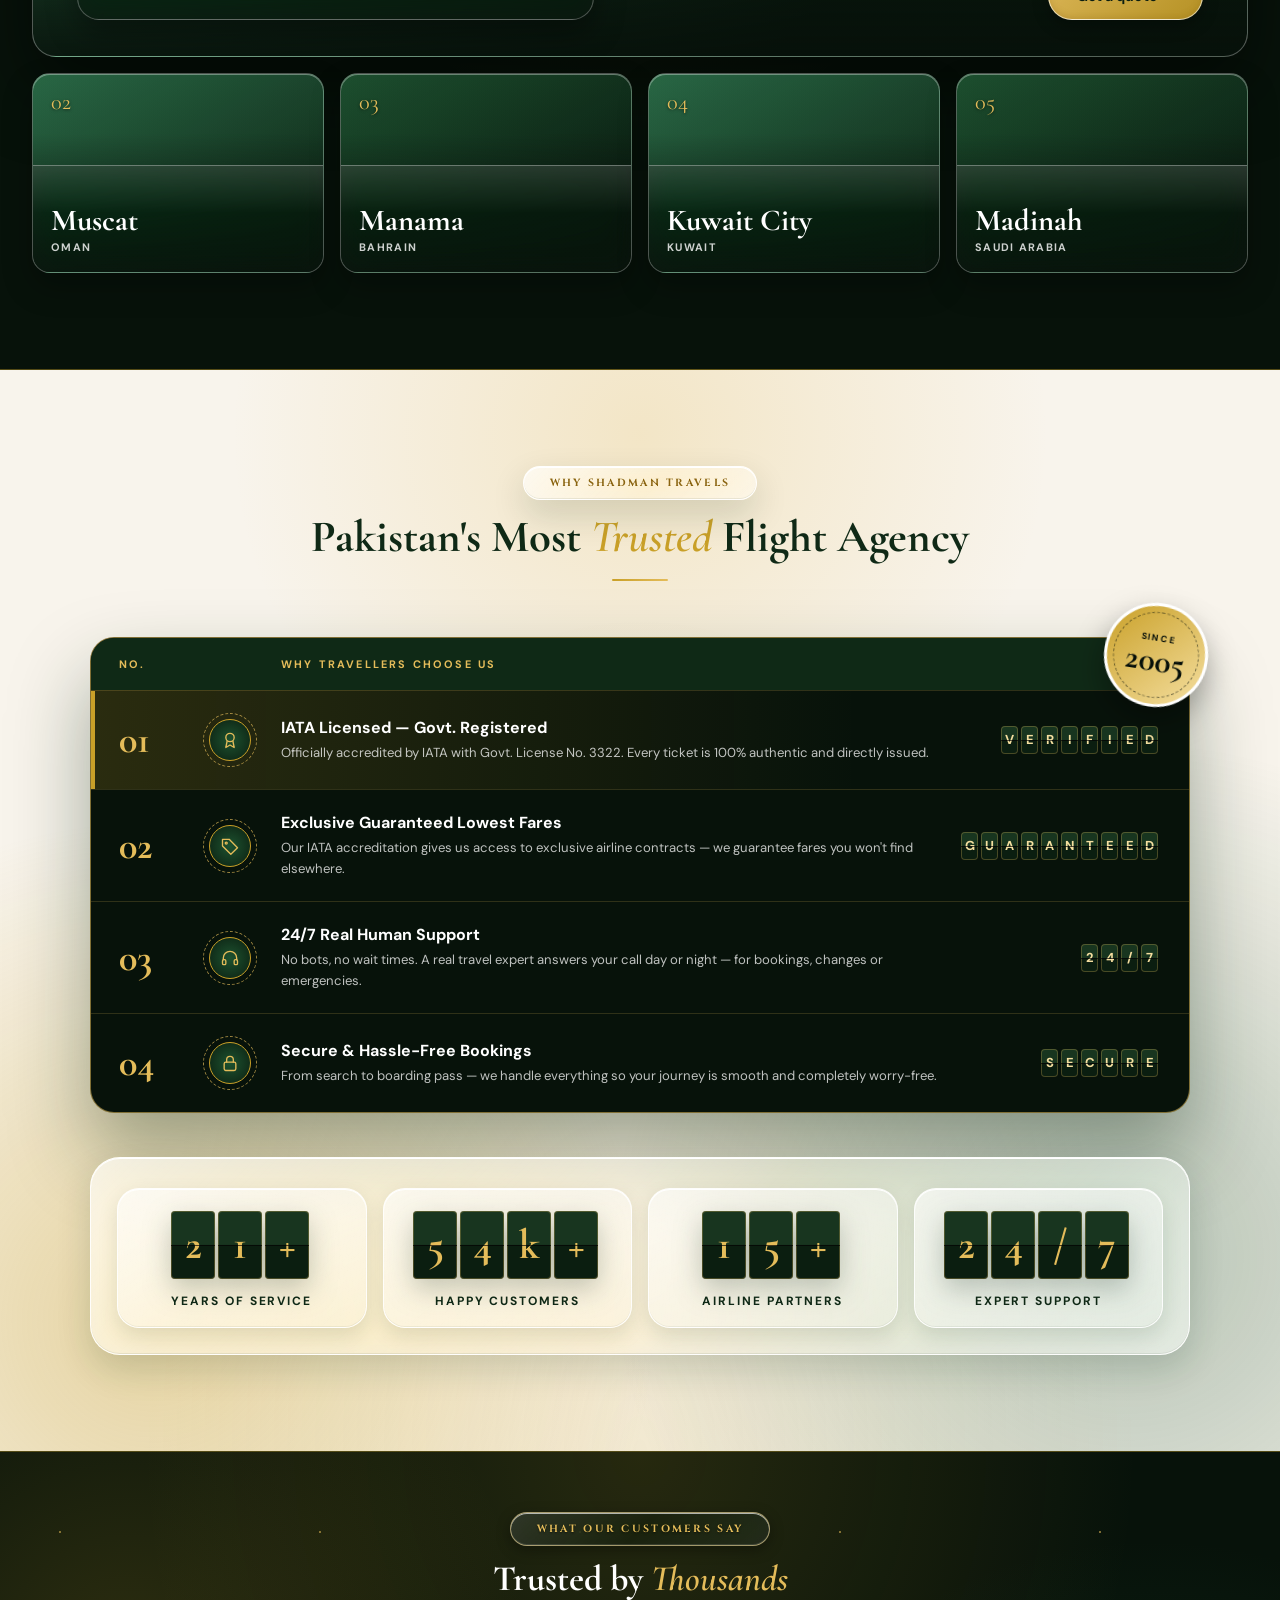
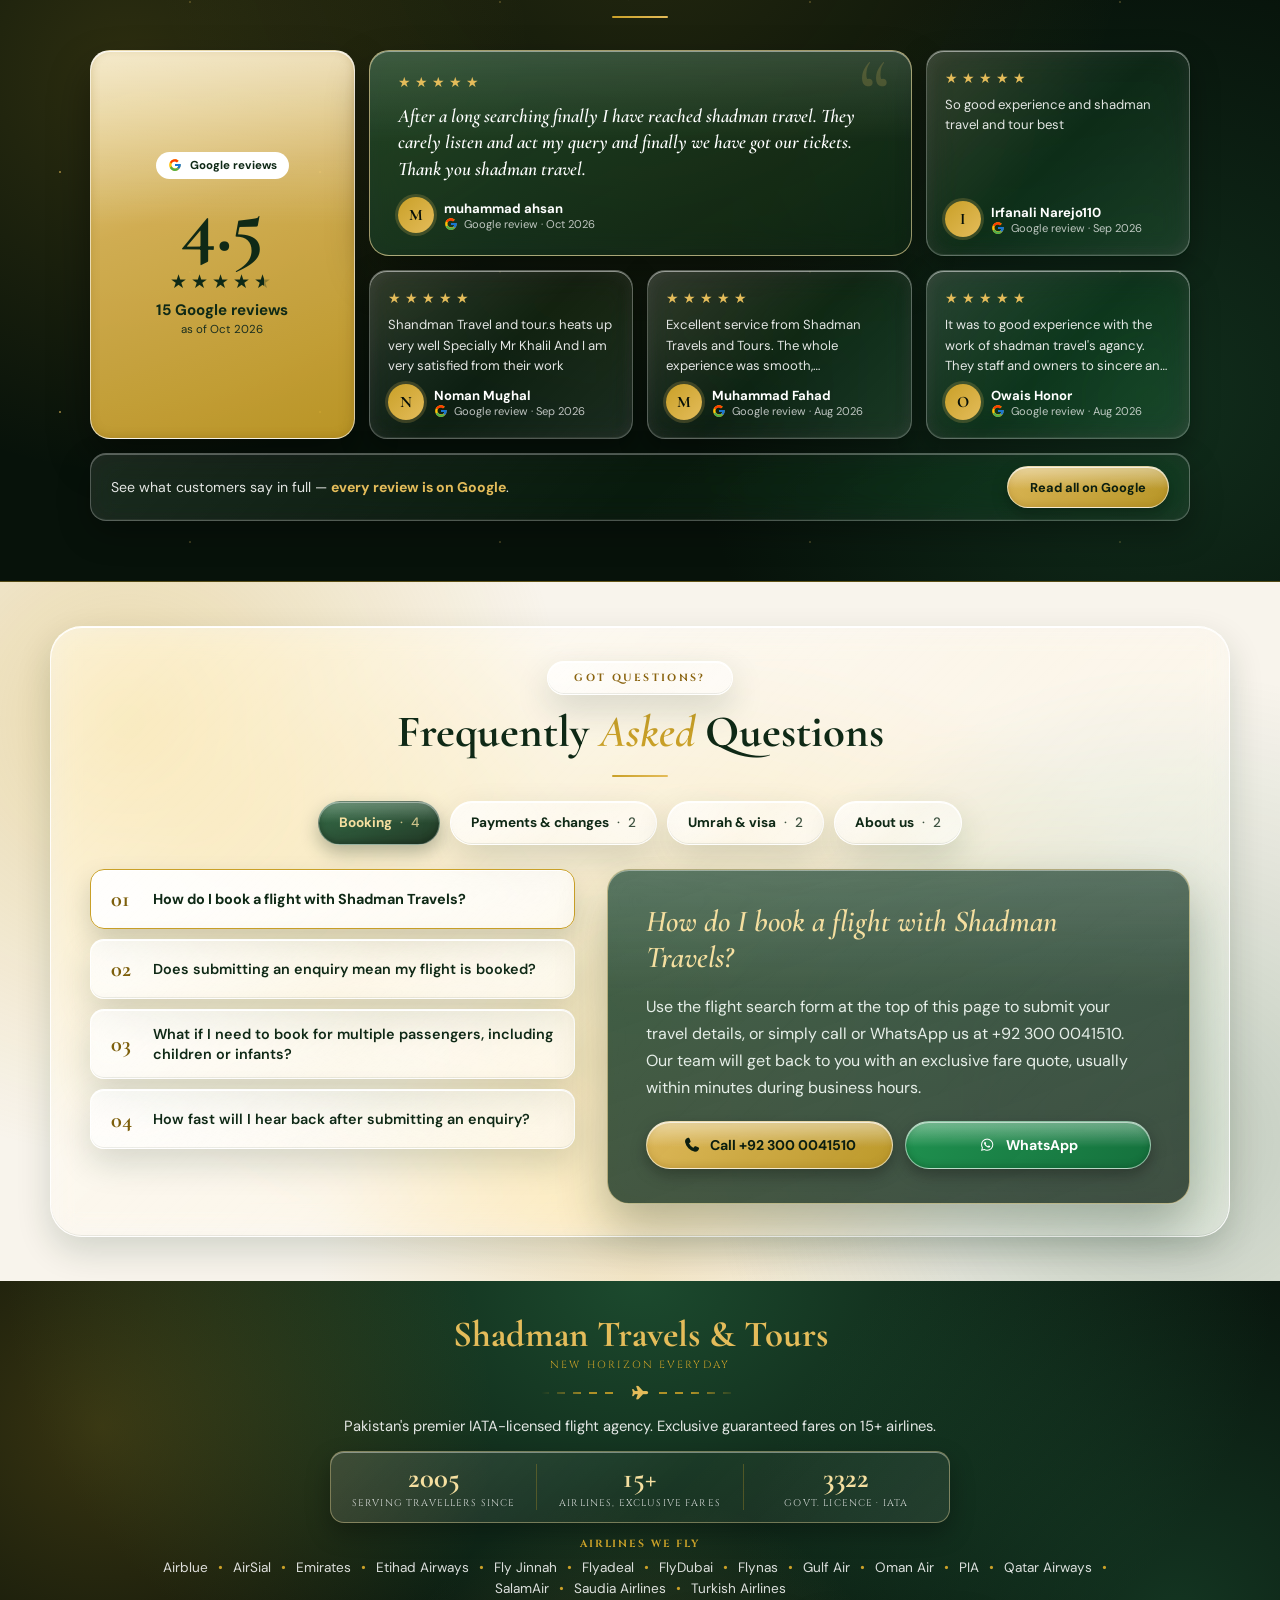
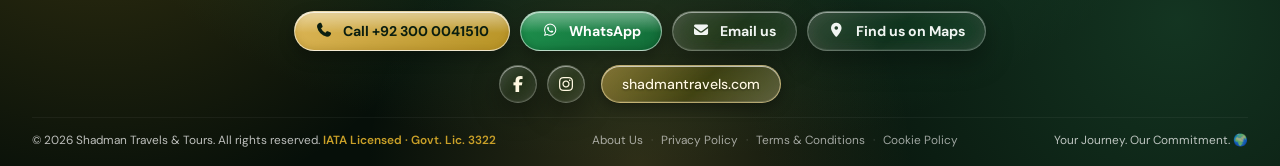
==== commit ffa1ae5a: "Match site figures to email, rename menu to Umrah, trim form payload - index.html and js/config.js: " ====
--- a/index.html
+++ b/index.html
@@ -144,7 +144,7 @@
   <link rel="stylesheet" href="css/hero.css"/>
   <link rel="stylesheet" href="css/forms.css"/>
   <link rel="stylesheet" href="css/search-widget.css?v=20261030"/>
-  <link rel="stylesheet" href="css/sections.css?v=20261031"/>
+  <link rel="stylesheet" href="css/sections.css?v=20261117"/>
   <link rel="stylesheet" href="css/faq.css"/>
   <link rel="stylesheet" href="css/footer.css"/>
   <link rel="stylesheet" href="css/responsive.css"/>
@@ -735,7 +735,7 @@
             <span class="ts-item"><svg aria-hidden="true"><use href="#i-lock"/></svg><span>Secure Bookings</span></span><span class="ts-sep" aria-hidden="true">◆</span>
             <span class="ts-item"><svg aria-hidden="true"><use href="#i-headset"/></svg><span><b>24/7</b> <span class="ts-lg">Customer Support</span><span class="ts-sm">Support</span></span></span><span class="ts-sep" aria-hidden="true">◆</span>
             <span class="ts-item"><svg aria-hidden="true"><use href="#i-star"/></svg><span><span class="ts-lg">Trusted Since</span><span class="ts-sm">Since</span> <b>2005</b></span></span><span class="ts-sep" aria-hidden="true">◆</span>
-            <span class="ts-item"><svg aria-hidden="true"><use href="#i-users"/></svg><span><b>81k+</b> <span class="ts-lg">Happy Customers</span><span class="ts-sm">Customers</span></span></span><span class="ts-sep" aria-hidden="true">◆</span>
+            <span class="ts-item"><svg aria-hidden="true"><use href="#i-users"/></svg><span><b>54k+</b> <span class="ts-lg">Happy Customers</span><span class="ts-sm">Customers</span></span></span><span class="ts-sep" aria-hidden="true">◆</span>
           </div>
           <!-- Duplicate set for seamless infinite loop -->
           <div class="ts-set" aria-hidden="true">
@@ -744,7 +744,7 @@
             <span class="ts-item"><svg aria-hidden="true"><use href="#i-lock"/></svg><span>Secure Bookings</span></span><span class="ts-sep" aria-hidden="true">◆</span>
             <span class="ts-item"><svg aria-hidden="true"><use href="#i-headset"/></svg><span><b>24/7</b> <span class="ts-lg">Customer Support</span><span class="ts-sm">Support</span></span></span><span class="ts-sep" aria-hidden="true">◆</span>
             <span class="ts-item"><svg aria-hidden="true"><use href="#i-star"/></svg><span><span class="ts-lg">Trusted Since</span><span class="ts-sm">Since</span> <b>2005</b></span></span><span class="ts-sep" aria-hidden="true">◆</span>
-            <span class="ts-item"><svg aria-hidden="true"><use href="#i-users"/></svg><span><b>81k+</b> <span class="ts-lg">Happy Customers</span><span class="ts-sm">Customers</span></span></span><span class="ts-sep" aria-hidden="true">◆</span>
+            <span class="ts-item"><svg aria-hidden="true"><use href="#i-users"/></svg><span><b>54k+</b> <span class="ts-lg">Happy Customers</span><span class="ts-sm">Customers</span></span></span><span class="ts-sep" aria-hidden="true">◆</span>
           </div>
         </div>
       </div>
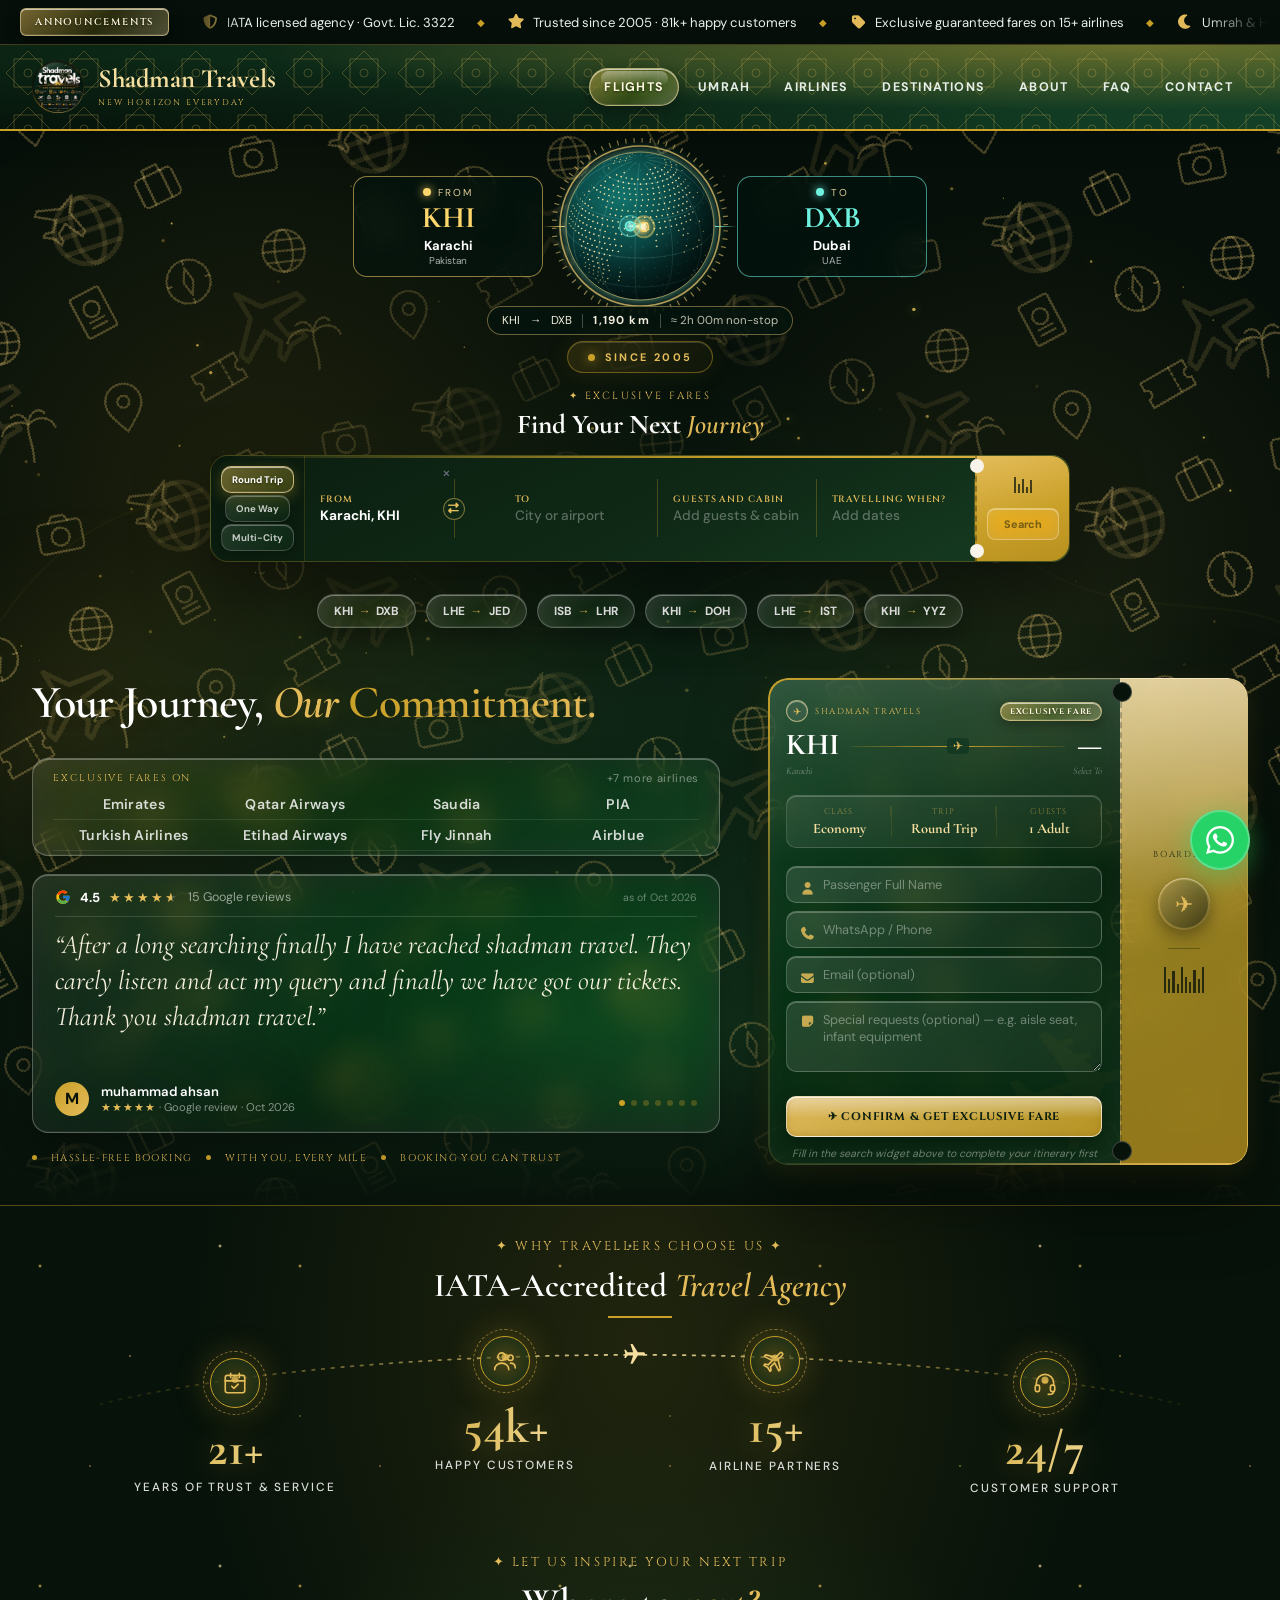
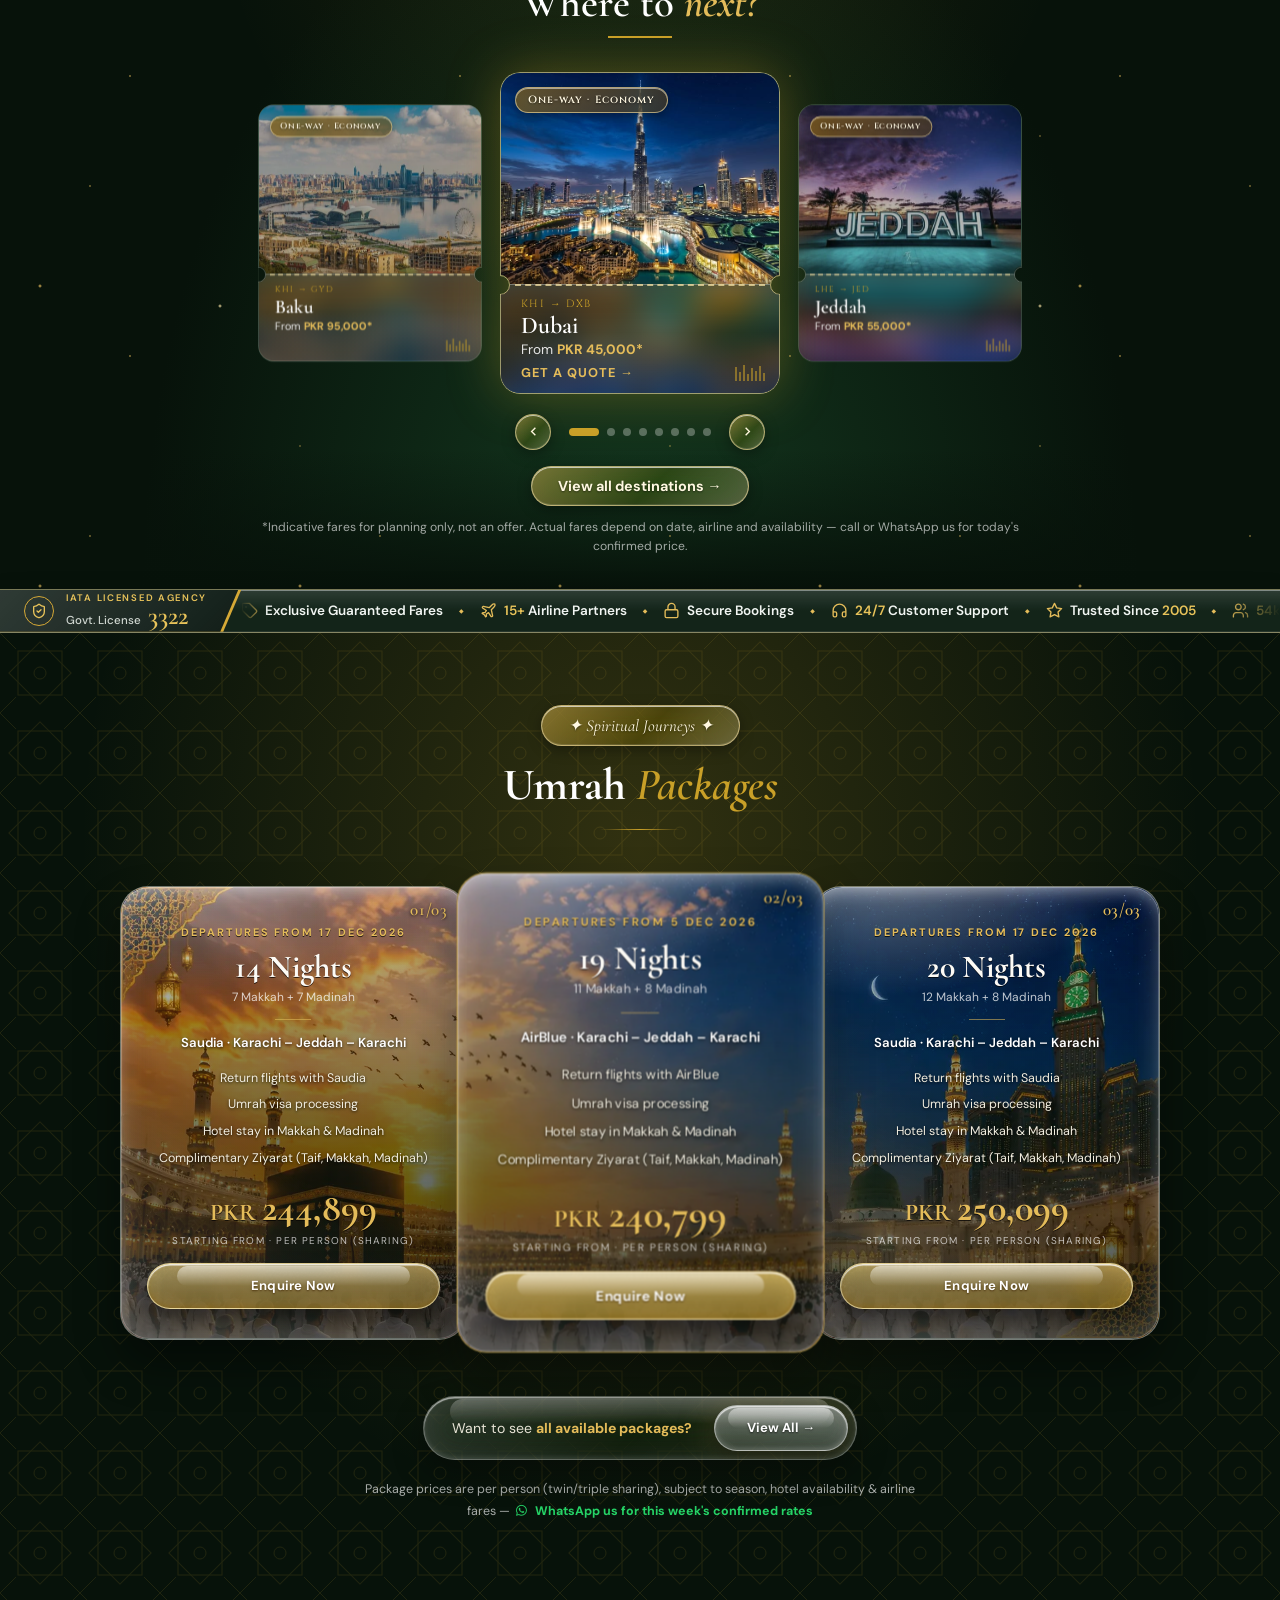
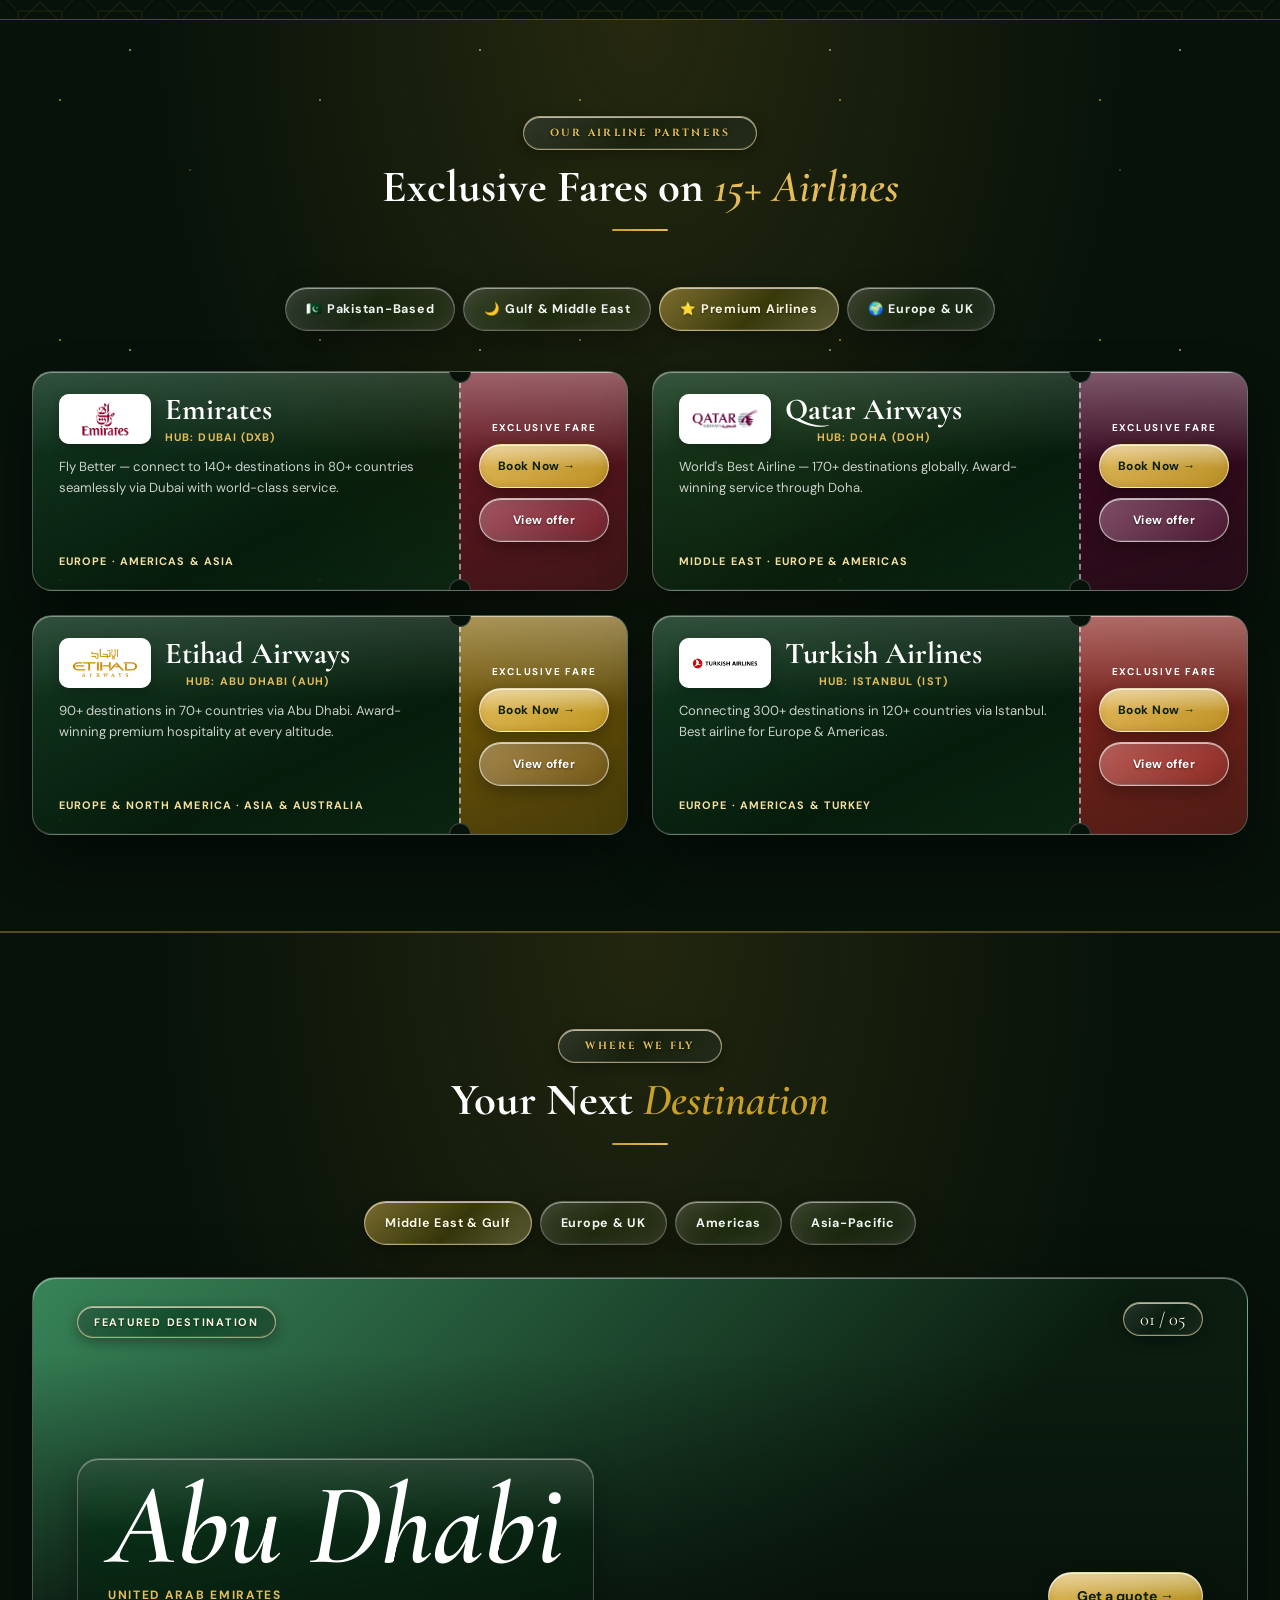
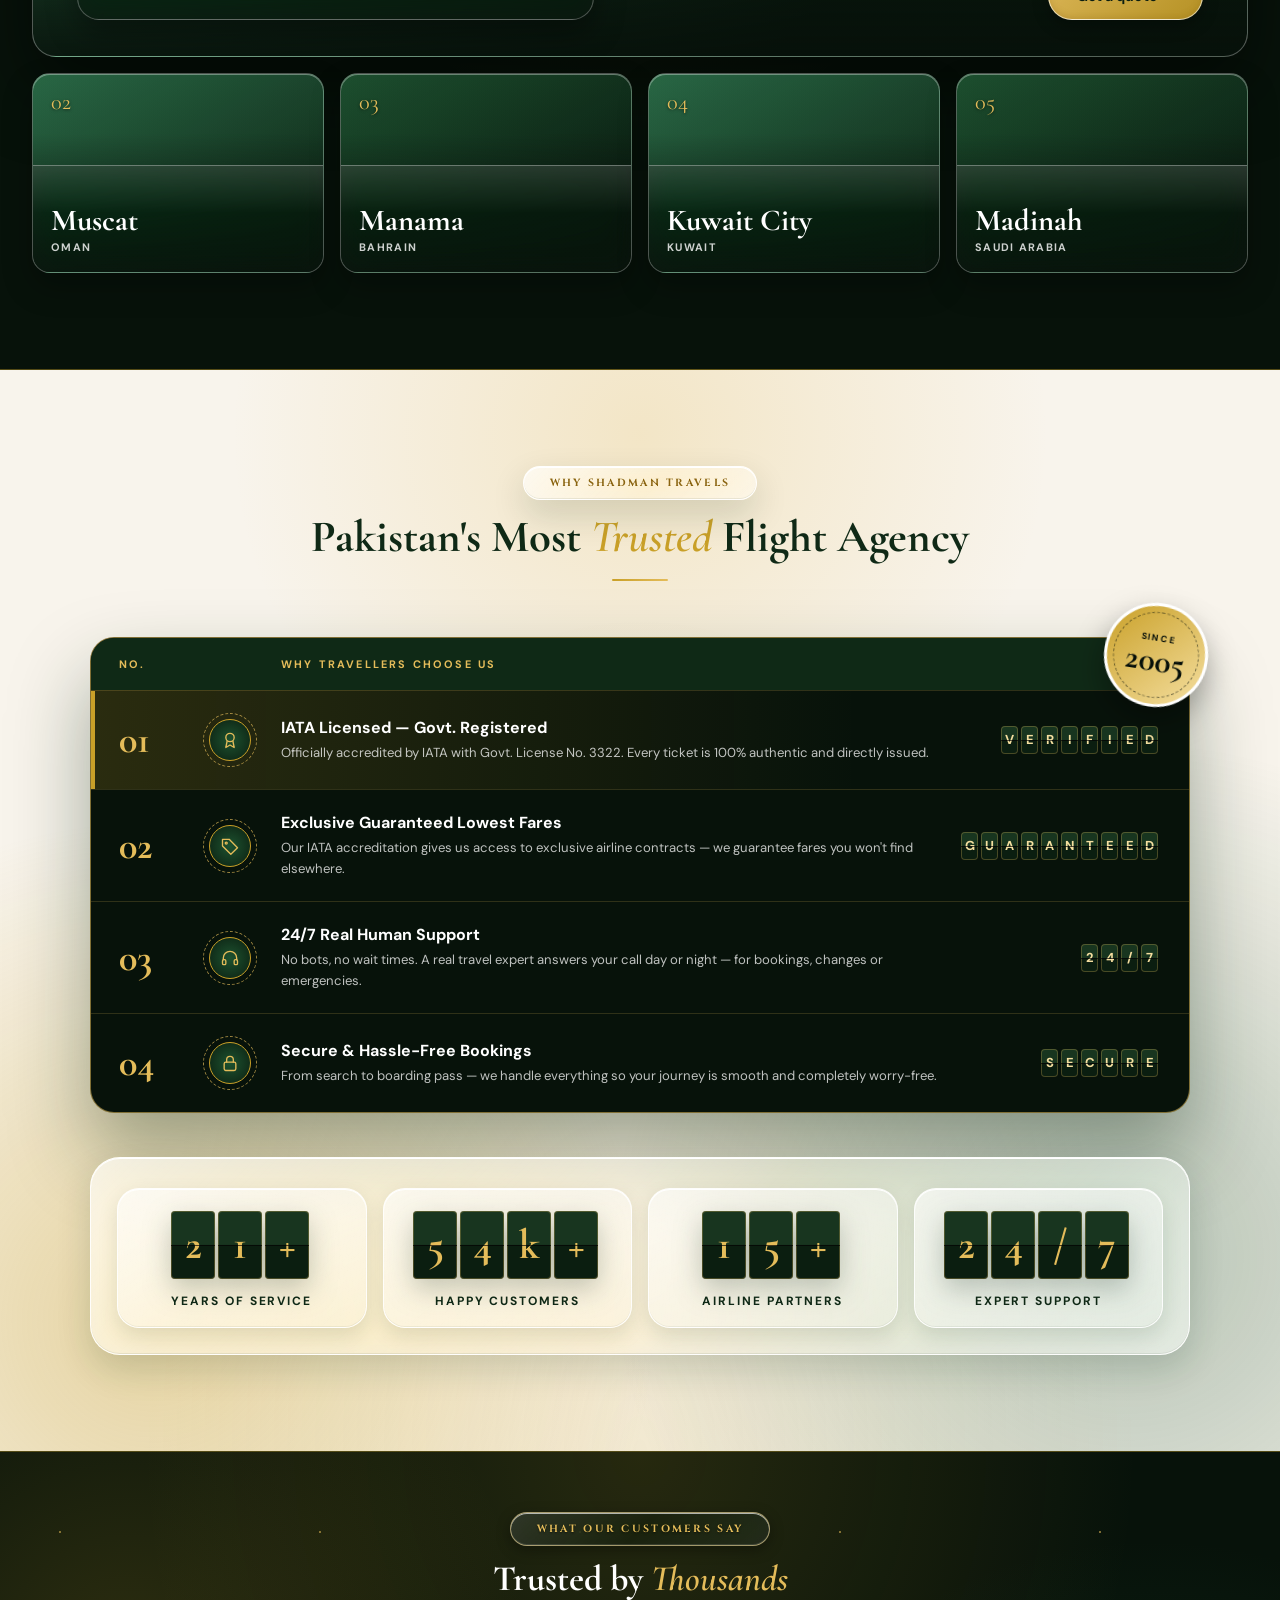
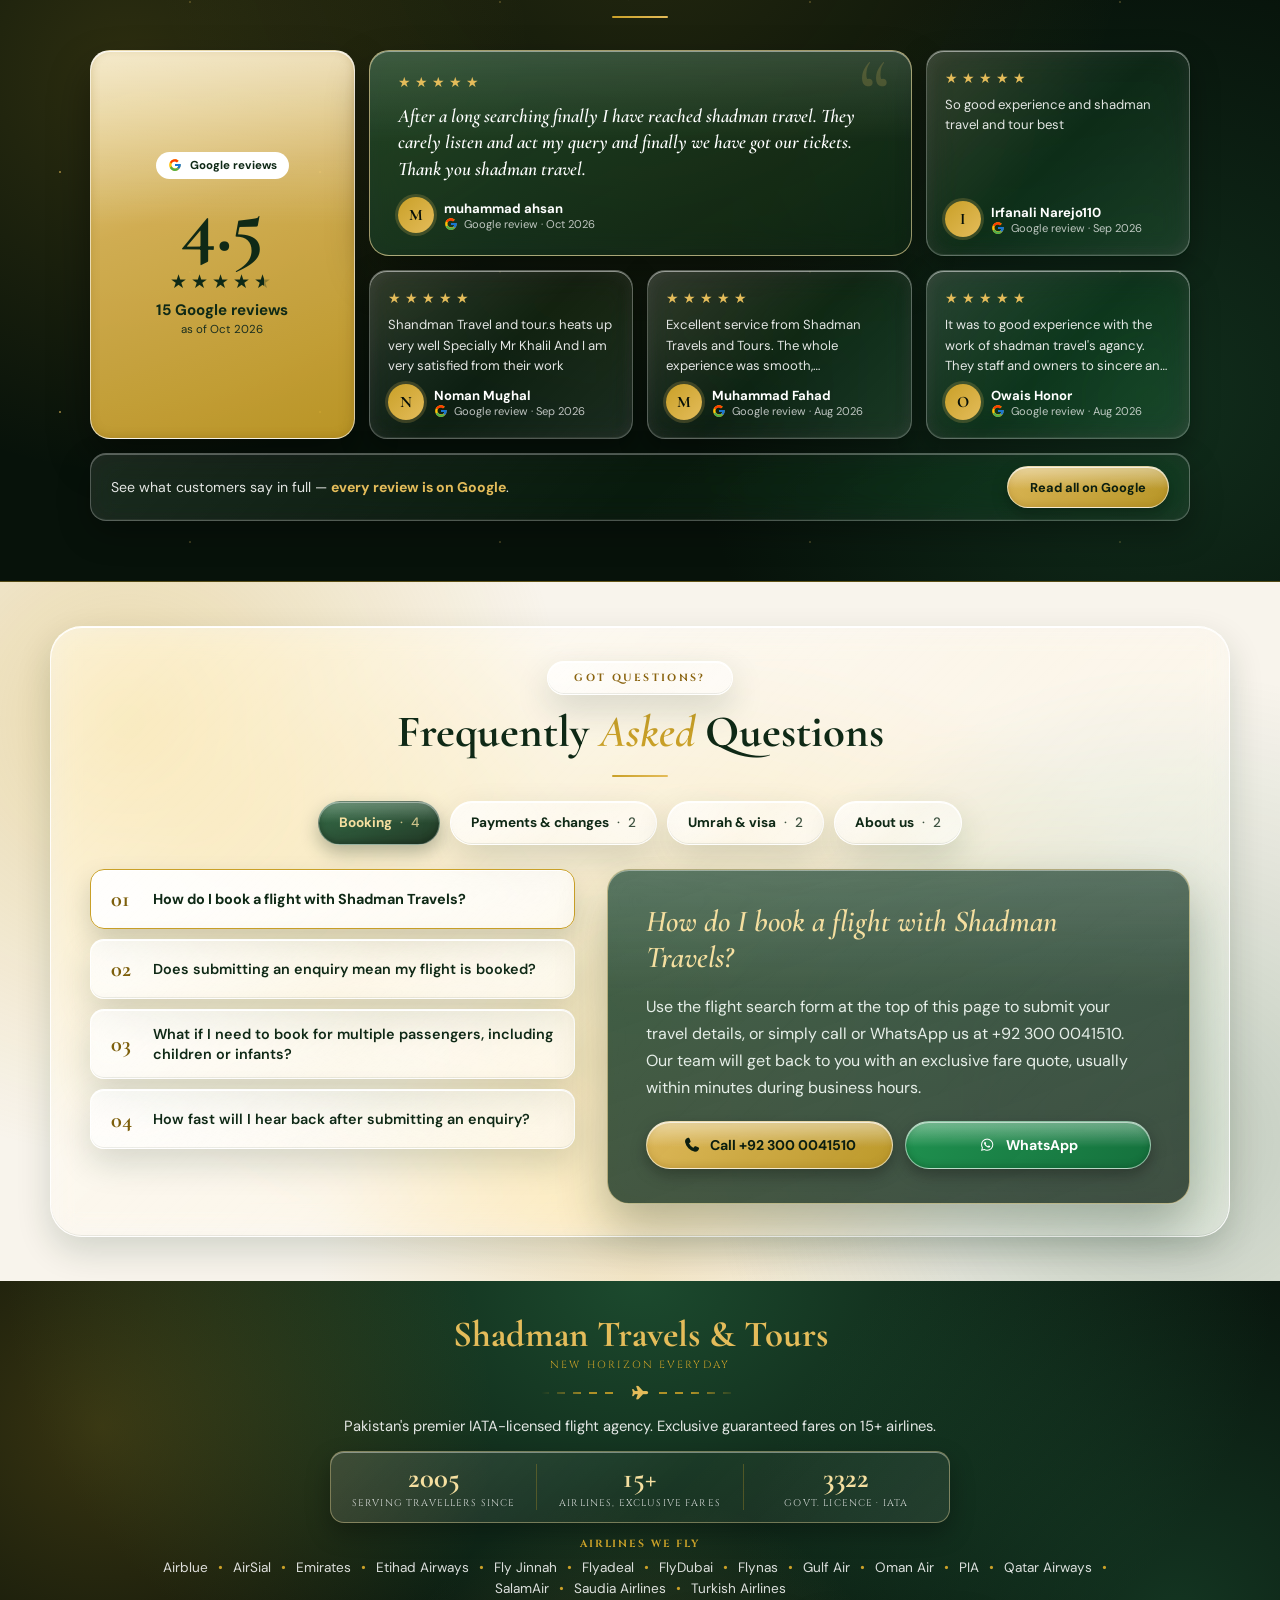
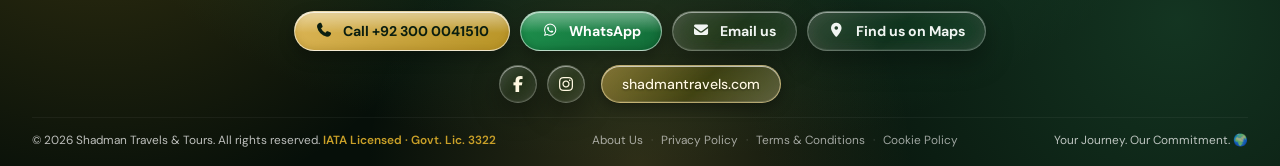
==== commit 1b8b44a3: "chore: rebuild HTML includes from components/ [skip ci]" ====
--- a/index.html
+++ b/index.html
@@ -268,7 +268,7 @@
     </a>
     <a href="/pages/umrah-packages.html" target="_blank" rel="noopener" class="mm-stop umrah-dual-link">
       <i class="fa-solid fa-plane mm-plane" aria-hidden="true"></i>
-      <span class="mm-name">Umrah &amp; Hajj</span><span class="mm-cap">Packages and hotels</span>
+      <span class="mm-name">Umrah</span><span class="mm-cap">Packages and hotels</span>
     </a>
     <a href="/#airlines" class="mm-stop">
       <i class="fa-solid fa-plane mm-plane" aria-hidden="true"></i>
@@ -338,7 +338,7 @@
     <!-- Desktop navigation links -->
     <div class="nav-menu">
       <a href="/#flights"      class="nav-link">Flights</a>
-      <a href="/pages/umrah-packages.html" target="_blank" rel="noopener" class="nav-link umrah-dual-link">Umrah & Hajj</a>
+      <a href="/pages/umrah-packages.html" target="_blank" rel="noopener" class="nav-link umrah-dual-link">Umrah</a>
       <a href="/#airlines"     class="nav-link">Airlines</a>
       <a href="/#destinations" class="nav-link">Destinations</a>
       <a href="/#why-us"       class="nav-link">About</a>
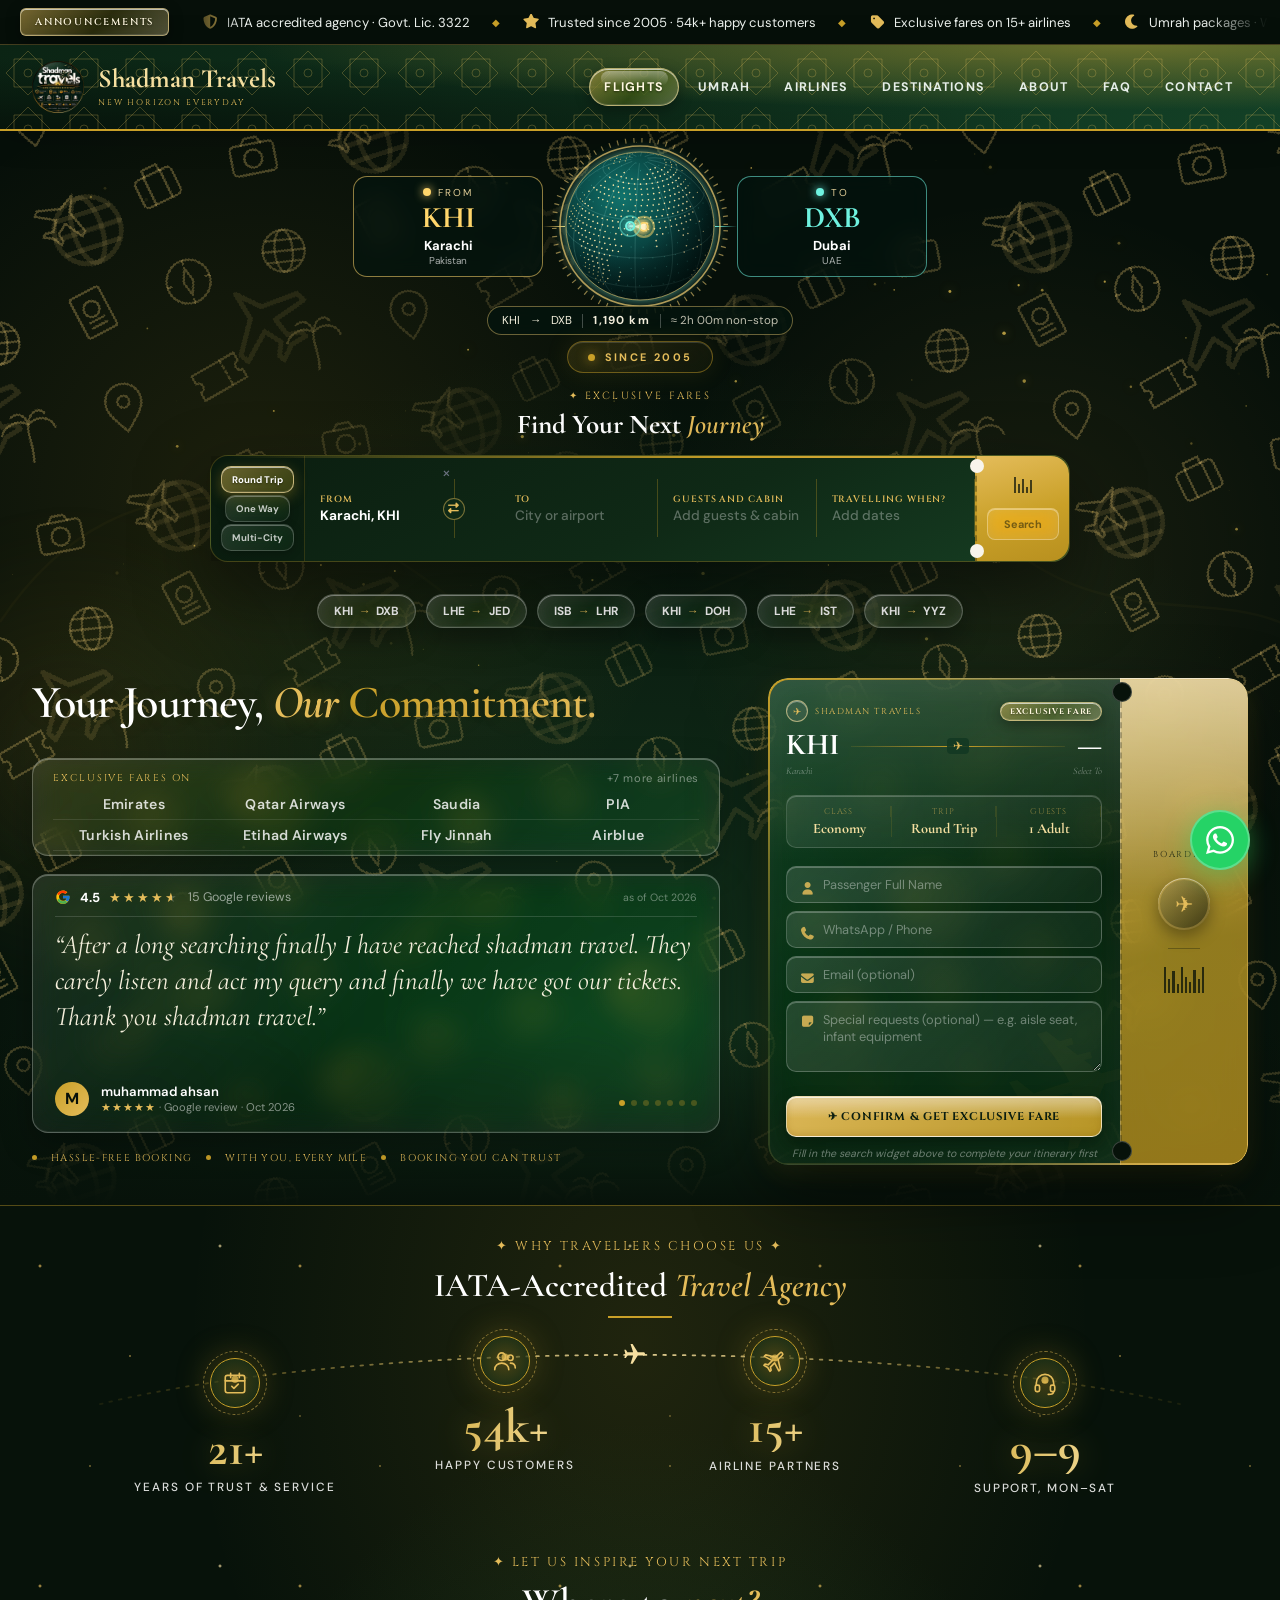
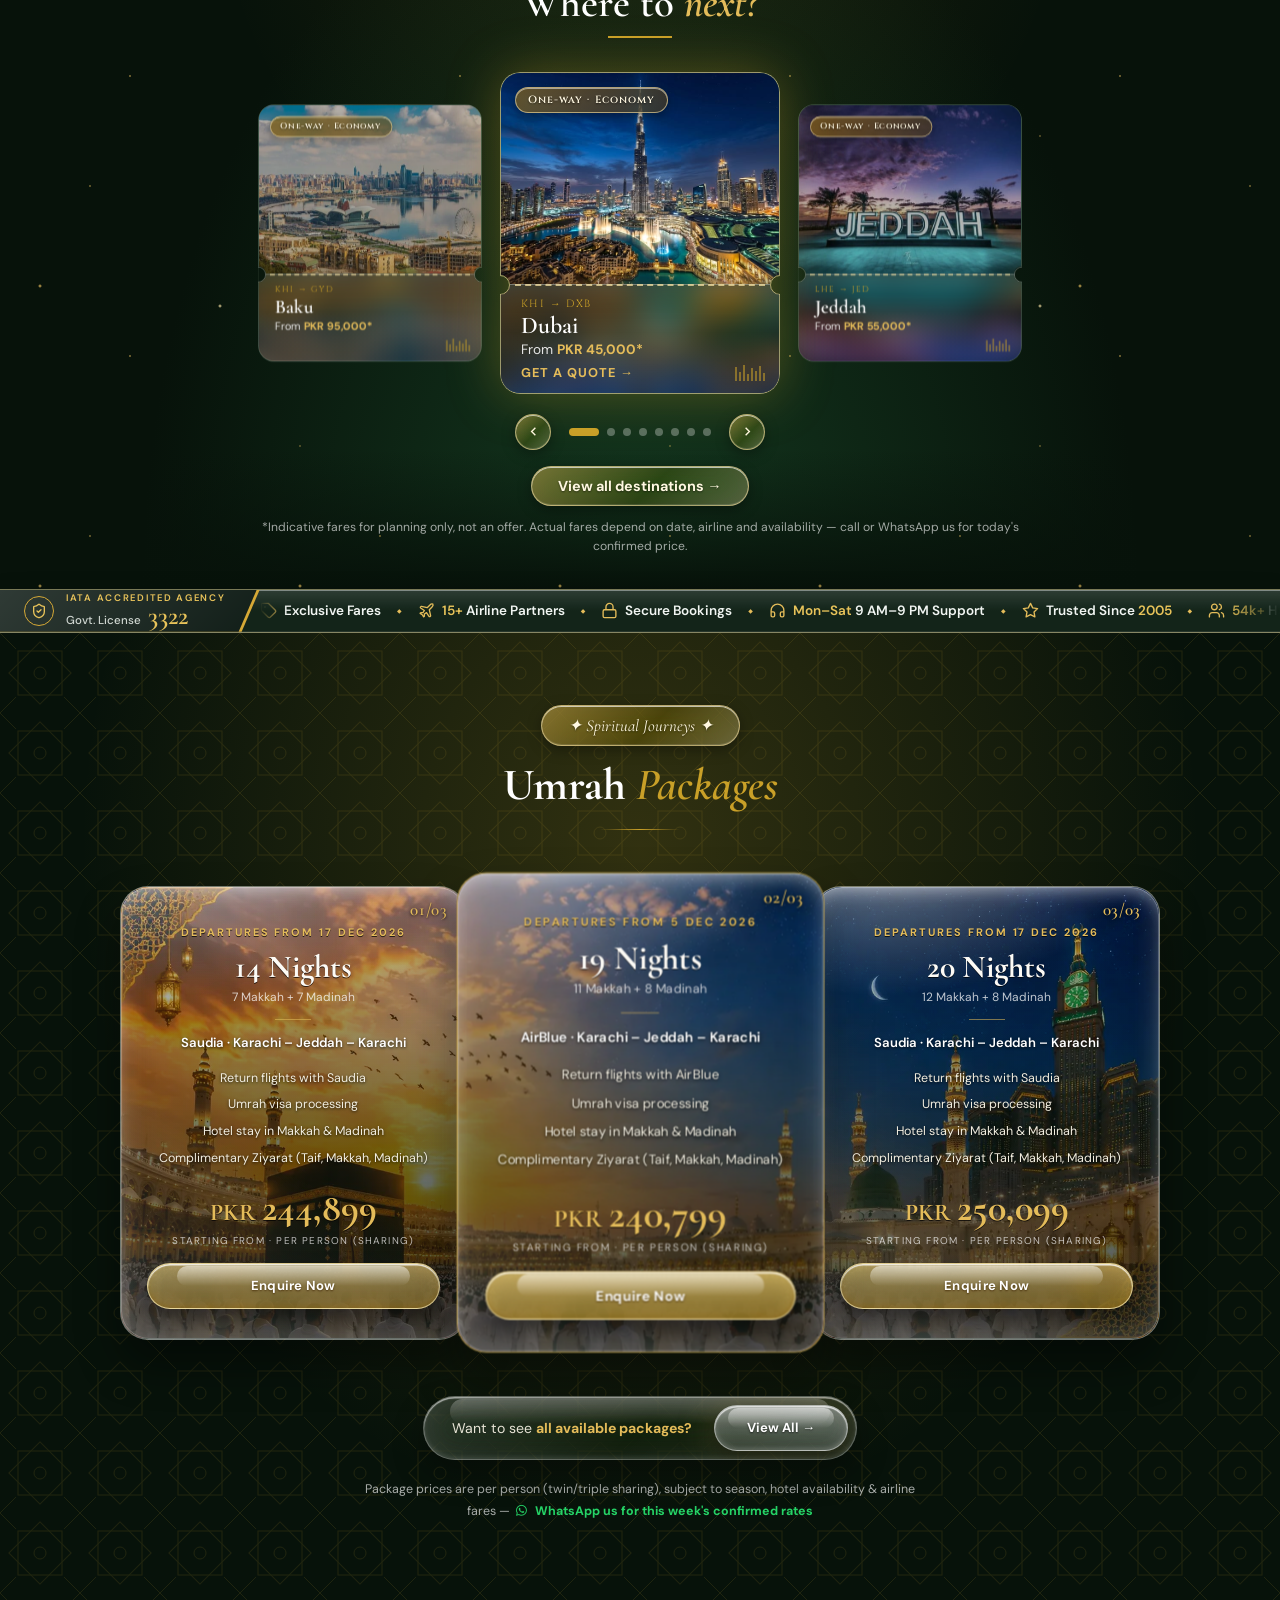
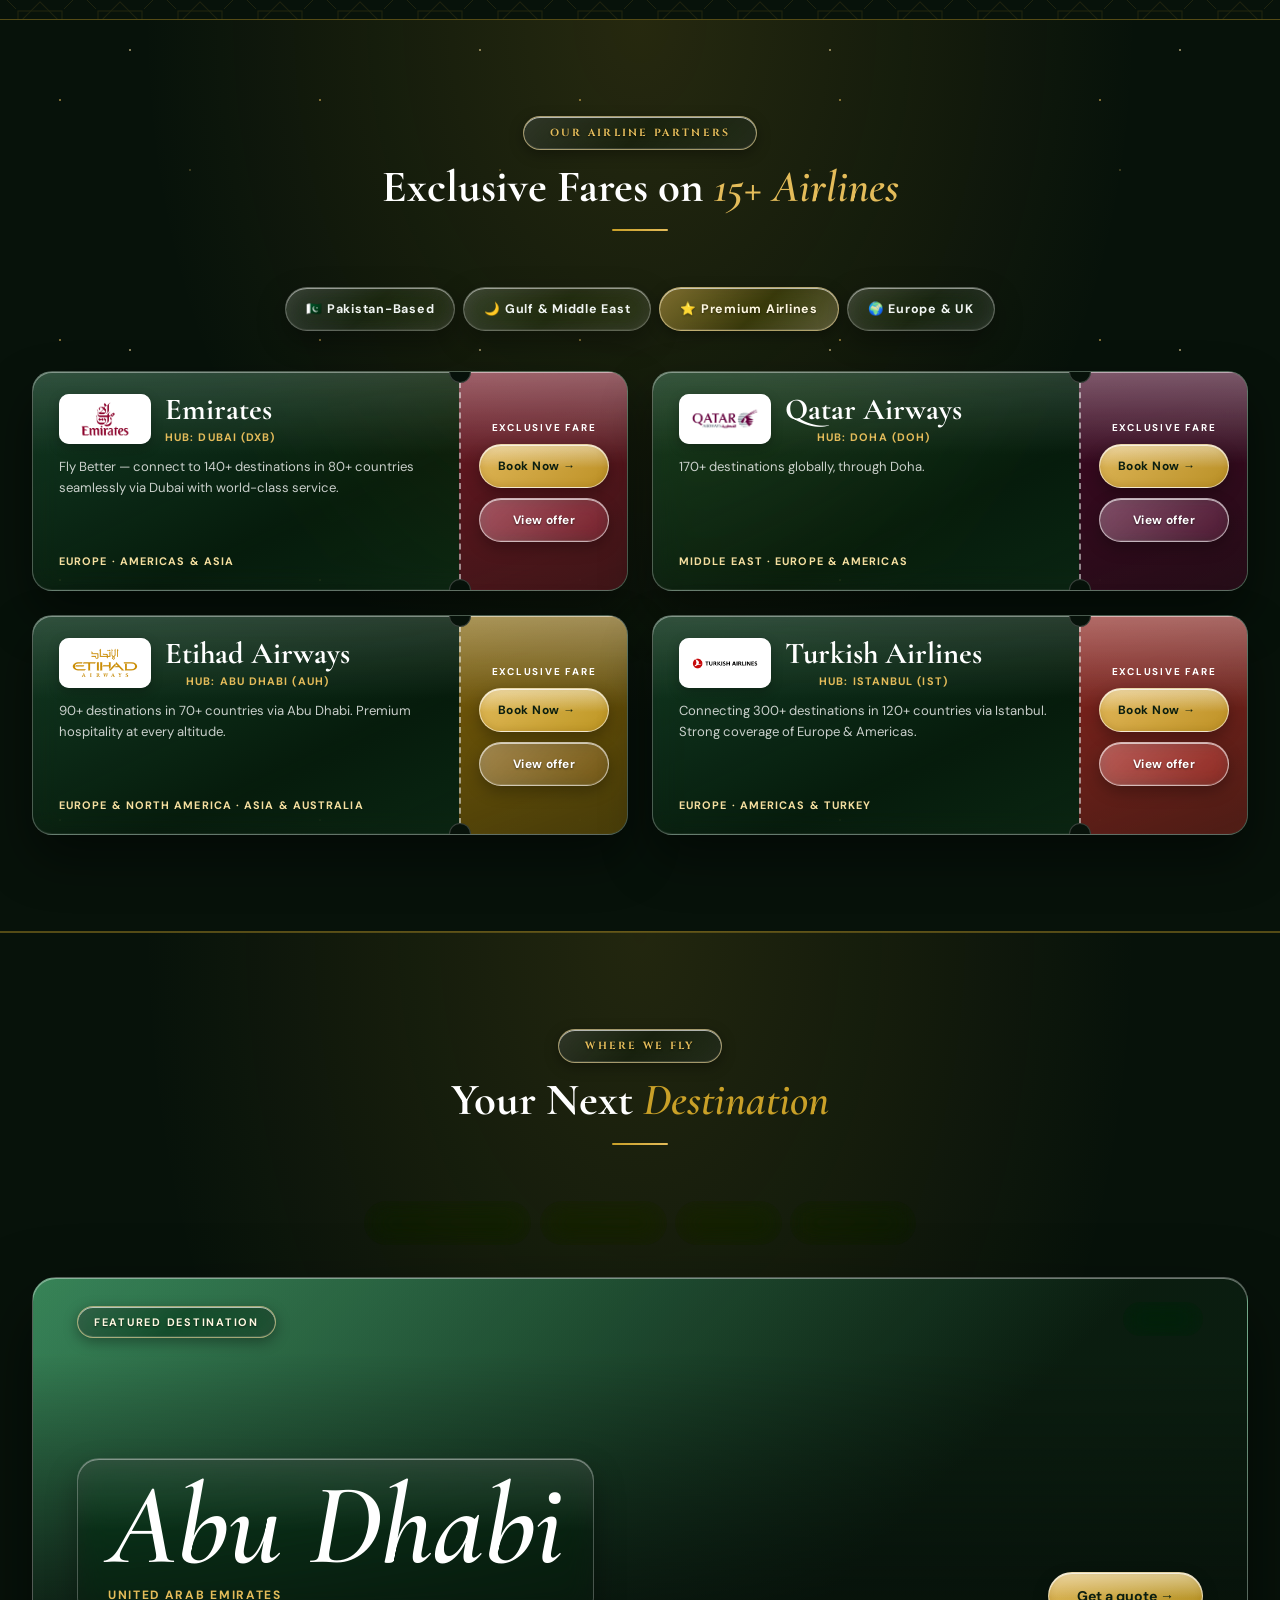
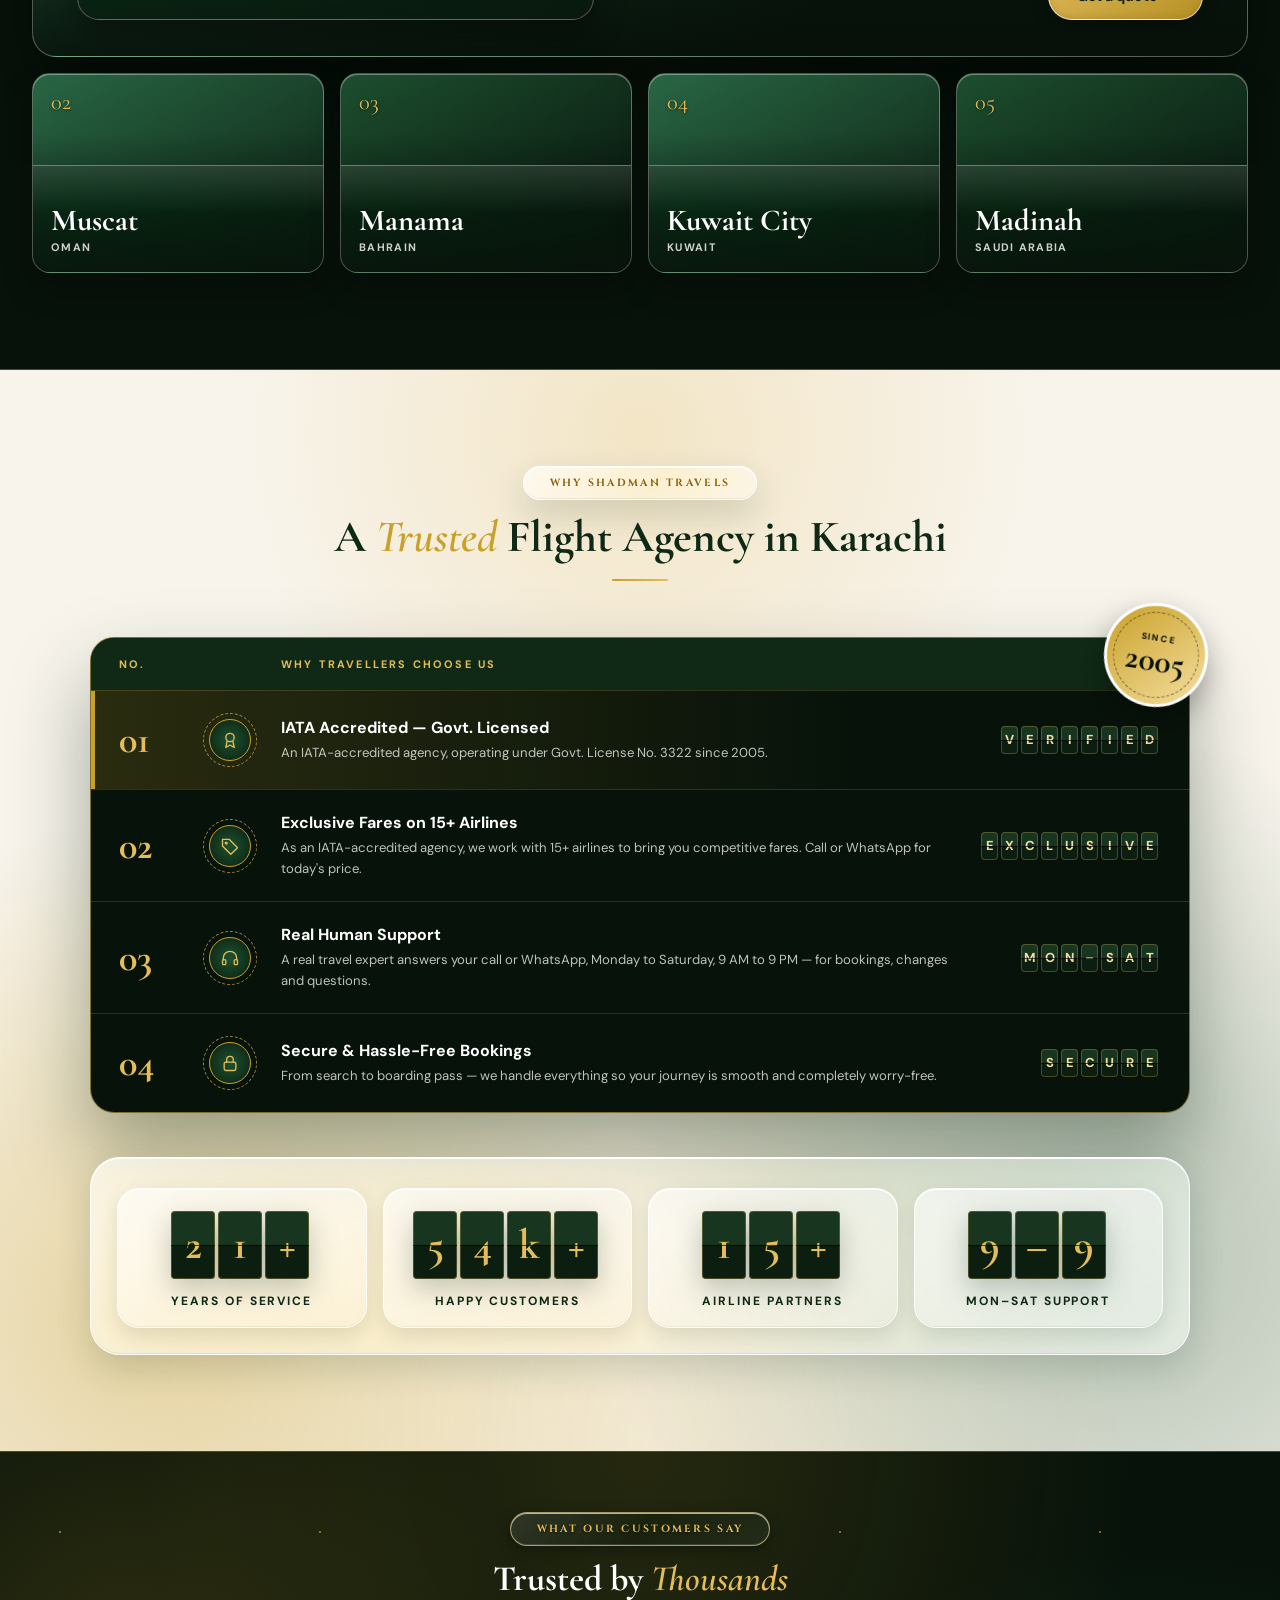
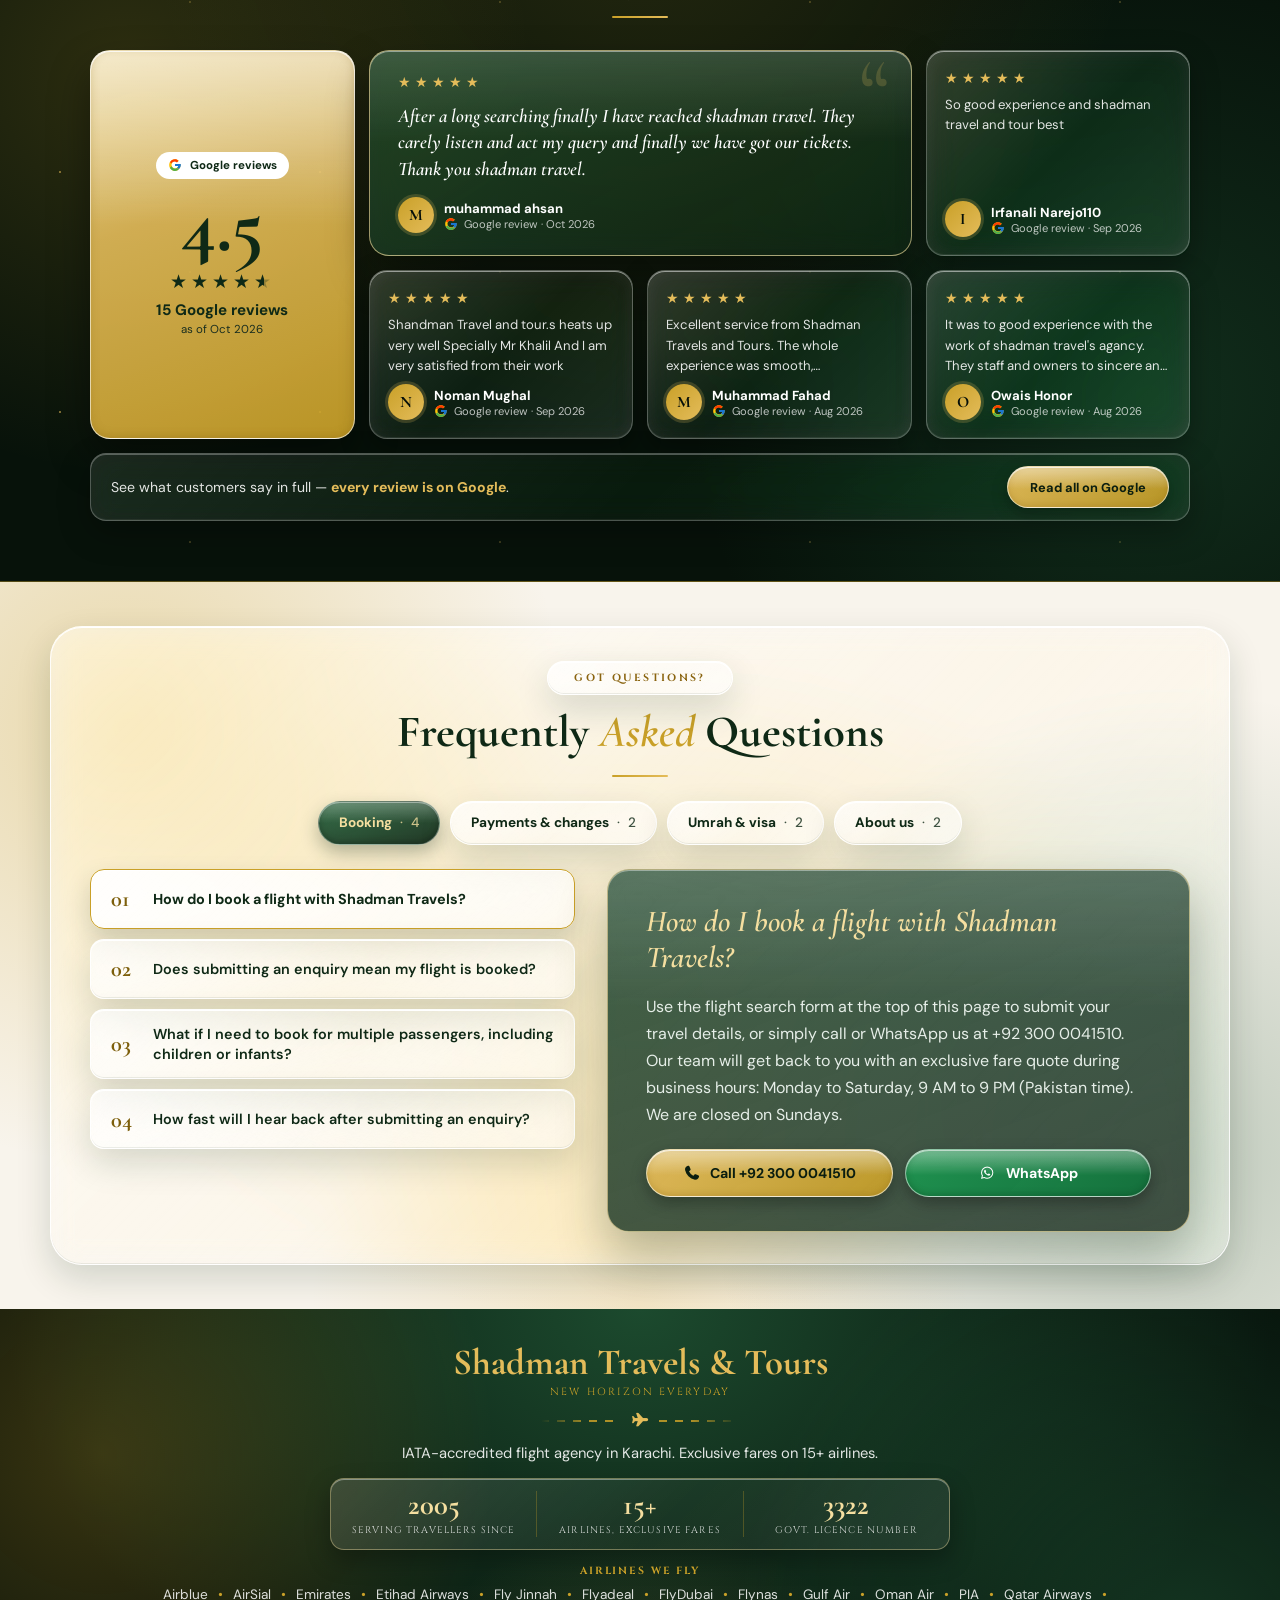
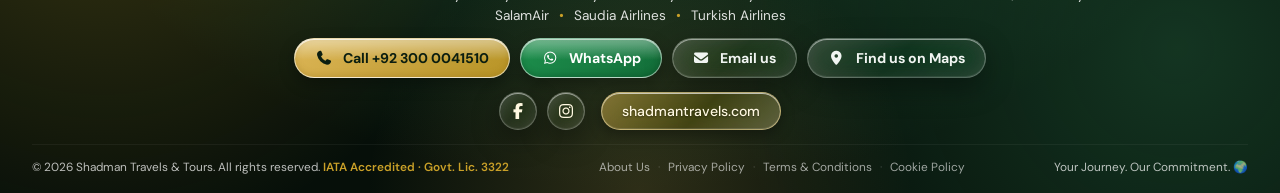
==== commit 36a91c87: "Rebuild includes; remove unverified claims; update hours" ====
--- a/index.html
+++ b/index.html
@@ -173,6 +173,12 @@
       "addressCountry": "PK"
     },
     "areaServed": "Pakistan",
+      "openingHoursSpecification": {
+      "@type": "OpeningHoursSpecification",
+      "dayOfWeek": ["Monday","Tuesday","Wednesday","Thursday","Friday","Saturday"],
+      "opens": "09:00",
+      "closes": "21:00"
+    },
     "sameAs": [
       "https://www.facebook.com/shadmantravels",
       "https://www.instagram.com/shadman_travels",
@@ -198,6 +204,7 @@
   <script src="js/animations.js?v=20261104" defer></script>
   <script src="js/faq.js" defer></script>
   <script src="js/main.js" defer></script>
+  <script src="js/footer-year.js" defer></script>
   <script src="js/umrah-home.js?v=20261104" defer></script>
   <script src="js/mobile-sections.js?v=20261101" defer></script>
 
@@ -280,7 +287,7 @@
     </a>
     <a href="/#why-us" class="mm-stop">
       <i class="fa-solid fa-plane mm-plane" aria-hidden="true"></i>
-      <span class="mm-name">Why Us</span><span class="mm-cap">IATA licensed since 2005</span>
+      <span class="mm-name">Why Us</span><span class="mm-cap">IATA-accredited agency</span>
     </a>
     <a href="/#faq" class="mm-stop">
       <i class="fa-solid fa-plane mm-plane" aria-hidden="true"></i>
@@ -662,8 +669,8 @@
           </div>
           <div class="stat-cell stx-cell stx-c4 reveal delay-4">
             <div class="stx-icon"><span class="stx-orbit"></span><span class="stx-disc"><svg viewBox="0 0 24 24" fill="none" stroke="currentColor" stroke-width="1.5" stroke-linecap="round" stroke-linejoin="round" aria-hidden="true"><path d="M4 14v-2a8 8 0 0116 0v2"/><rect x="3" y="14" width="4" height="6" rx="1.5"/><rect x="17" y="14" width="4" height="6" rx="1.5"/><path d="M20 20c0 1.5-2 2.5-5 2.5"/></svg></span></div>
-            <span class="stat-num stx-num">24/7</span>
-            <div class="stat-label stx-label"><span class="lb-full">Customer Support</span><span class="lb-short">Support</span></div>
+            <span class="stat-num stx-num">9–9</span>
+            <div class="stat-label stx-label"><span class="lb-full">Support, Mon–Sat</span><span class="lb-short">Support</span></div>
           </div>
         </div>
       </div>
@@ -722,7 +729,7 @@
       <div class="ts-badge">
         <span class="ts-seal"><svg aria-hidden="true"><use href="#i-shield"/></svg></span>
         <span class="ts-badge-text">
-          <span class="ts-label">IATA LICENSED<span class="ts-wide"> AGENCY</span></span>
+          <span class="ts-label">IATA ACCREDITED<span class="ts-wide"> AGENCY</span></span>
           <span class="ts-lic-row"><span class="ts-lic">Govt. License</span><span class="ts-num">3322</span></span>
         </span>
       </div>
@@ -730,19 +737,19 @@
       <div class="ts-ticker">
         <div class="ts-track">
           <div class="ts-set">
-            <span class="ts-item"><svg aria-hidden="true"><use href="#i-tag"/></svg><span><span class="ts-lg">Exclusive Guaranteed Fares</span><span class="ts-sm">Guaranteed Fares</span></span></span><span class="ts-sep" aria-hidden="true">◆</span>
+            <span class="ts-item"><svg aria-hidden="true"><use href="#i-tag"/></svg><span><span class="ts-lg">Exclusive Fares</span><span class="ts-sm">Exclusive Fares</span></span></span><span class="ts-sep" aria-hidden="true">◆</span>
             <span class="ts-item"><svg aria-hidden="true"><use href="#i-plane"/></svg><span><b>15+</b> <span class="ts-lg">Airline Partners</span><span class="ts-sm">Airlines</span></span></span><span class="ts-sep" aria-hidden="true">◆</span>
             <span class="ts-item"><svg aria-hidden="true"><use href="#i-lock"/></svg><span>Secure Bookings</span></span><span class="ts-sep" aria-hidden="true">◆</span>
-            <span class="ts-item"><svg aria-hidden="true"><use href="#i-headset"/></svg><span><b>24/7</b> <span class="ts-lg">Customer Support</span><span class="ts-sm">Support</span></span></span><span class="ts-sep" aria-hidden="true">◆</span>
+            <span class="ts-item"><svg aria-hidden="true"><use href="#i-headset"/></svg><span><b>Mon–Sat</b> <span class="ts-lg">9 AM–9 PM Support</span><span class="ts-sm">Support</span></span></span><span class="ts-sep" aria-hidden="true">◆</span>
             <span class="ts-item"><svg aria-hidden="true"><use href="#i-star"/></svg><span><span class="ts-lg">Trusted Since</span><span class="ts-sm">Since</span> <b>2005</b></span></span><span class="ts-sep" aria-hidden="true">◆</span>
             <span class="ts-item"><svg aria-hidden="true"><use href="#i-users"/></svg><span><b>54k+</b> <span class="ts-lg">Happy Customers</span><span class="ts-sm">Customers</span></span></span><span class="ts-sep" aria-hidden="true">◆</span>
           </div>
           <!-- Duplicate set for seamless infinite loop -->
           <div class="ts-set" aria-hidden="true">
-            <span class="ts-item"><svg aria-hidden="true"><use href="#i-tag"/></svg><span><span class="ts-lg">Exclusive Guaranteed Fares</span><span class="ts-sm">Guaranteed Fares</span></span></span><span class="ts-sep" aria-hidden="true">◆</span>
+            <span class="ts-item"><svg aria-hidden="true"><use href="#i-tag"/></svg><span><span class="ts-lg">Exclusive Fares</span><span class="ts-sm">Exclusive Fares</span></span></span><span class="ts-sep" aria-hidden="true">◆</span>
             <span class="ts-item"><svg aria-hidden="true"><use href="#i-plane"/></svg><span><b>15+</b> <span class="ts-lg">Airline Partners</span><span class="ts-sm">Airlines</span></span></span><span class="ts-sep" aria-hidden="true">◆</span>
             <span class="ts-item"><svg aria-hidden="true"><use href="#i-lock"/></svg><span>Secure Bookings</span></span><span class="ts-sep" aria-hidden="true">◆</span>
-            <span class="ts-item"><svg aria-hidden="true"><use href="#i-headset"/></svg><span><b>24/7</b> <span class="ts-lg">Customer Support</span><span class="ts-sm">Support</span></span></span><span class="ts-sep" aria-hidden="true">◆</span>
+            <span class="ts-item"><svg aria-hidden="true"><use href="#i-headset"/></svg><span><b>Mon–Sat</b> <span class="ts-lg">9 AM–9 PM Support</span><span class="ts-sm">Support</span></span></span><span class="ts-sep" aria-hidden="true">◆</span>
             <span class="ts-item"><svg aria-hidden="true"><use href="#i-star"/></svg><span><span class="ts-lg">Trusted Since</span><span class="ts-sm">Since</span> <b>2005</b></span></span><span class="ts-sep" aria-hidden="true">◆</span>
             <span class="ts-item"><svg aria-hidden="true"><use href="#i-users"/></svg><span><b>54k+</b> <span class="ts-lg">Happy Customers</span><span class="ts-sm">Customers</span></span></span><span class="ts-sep" aria-hidden="true">◆</span>
           </div>
@@ -751,14 +758,14 @@
     </div><!-- /trust-strip -->
 
     <!-- ═══════════════════════════════════════════════════════════
-         [07b] UMRAH & HAJJ PACKAGES  (#umrah)
+         [07b] UMRAH PACKAGES  (#umrah)
          Sourced from components/umrah.html — see build-includes.js.
          Update package nights/hotel/price by hand in that file.
          ═══════════════════════════════════════════════════════════ -->
     <!-- INCLUDE:umrah -->
-<!-- UMRAH & HAJJ PACKAGES (#umrah) — Editorial Luxury design.
+<!-- UMRAH PACKAGES (#umrah) — Editorial Luxury design.
      Cards are static: update nights/hotel/price by hand here.
-     "Enquire Now" uses .notify-btn + js/notify.js (lead capture). -->
+     "Enquire Now" opens WhatsApp with a pre-written message (see js/umrah-home.js). -->
 <section class="umrah-sec" id="umrah">
   <div class="sec-inner">
 
@@ -850,7 +857,7 @@
 
         <div class="sec-head reveal">
           <div class="sec-eyebrow">Why Shadman Travels</div>
-          <h2 class="sec-title" id="whyTitle">Pakistan's Most <em>Trusted</em> Flight Agency</h2>
+          <h2 class="sec-title" id="whyTitle">A <em>Trusted</em> Flight Agency in Karachi</h2>
           <div class="sec-divider"></div>
         </div>
 
@@ -862,22 +869,22 @@
             <div class="wy-row wy-hot">
               <span class="wy-no">01</span>
               <div class="wy-ic"><i></i><b><svg viewBox="0 0 24 24"><circle cx="12" cy="9" r="5"/><path d="M8.5 13.5L7 21l5-3 5 3-1.5-7.5"/></svg></b></div>
-              <div><h3>IATA Licensed — Govt. Registered</h3><p>Officially accredited by IATA with Govt. License No. 3322. Every ticket is 100% authentic and directly issued.</p></div>
+              <div><h3>IATA Accredited — Govt. Licensed</h3><p>An IATA-accredited agency, operating under Govt. License No. 3322 since 2005.</p></div>
               <div class="wy-st" role="img" aria-label="Verified"><span class="wy-fl wy-fl-s" aria-hidden="true"><i>V</i><i>E</i><i>R</i><i>I</i><i>F</i><i>I</i><i>E</i><i>D</i></span></div>
             </div>
 
             <div class="wy-row">
               <span class="wy-no">02</span>
               <div class="wy-ic"><i></i><b><svg viewBox="0 0 24 24"><path d="M3 12V4h8l10 10-8 8z"/><circle cx="7.5" cy="8.5" r="1.2"/></svg></b></div>
-              <div><h3>Exclusive Guaranteed Lowest Fares</h3><p>Our IATA accreditation gives us access to exclusive airline contracts — we guarantee fares you won't find elsewhere.</p></div>
-              <div class="wy-st" role="img" aria-label="Guaranteed"><span class="wy-fl wy-fl-s" aria-hidden="true"><i>G</i><i>U</i><i>A</i><i>R</i><i>A</i><i>N</i><i>T</i><i>E</i><i>E</i><i>D</i></span></div>
+              <div><h3>Exclusive Fares on 15+ Airlines</h3><p>As an IATA-accredited agency, we work with 15+ airlines to bring you competitive fares. Call or WhatsApp for today's price.</p></div>
+              <div class="wy-st" role="img" aria-label="Exclusive"><span class="wy-fl wy-fl-s" aria-hidden="true"><i>E</i><i>X</i><i>C</i><i>L</i><i>U</i><i>S</i><i>I</i><i>V</i><i>E</i></span></div>
             </div>
 
             <div class="wy-row">
               <span class="wy-no">03</span>
               <div class="wy-ic"><i></i><b><svg viewBox="0 0 24 24"><path d="M4 14v-2a8 8 0 0116 0v2"/><rect x="3" y="14" width="4" height="6" rx="1.5"/><rect x="17" y="14" width="4" height="6" rx="1.5"/></svg></b></div>
-              <div><h3>24/7 Real Human Support</h3><p>No bots, no wait times. A real travel expert answers your call day or night — for bookings, changes or emergencies.</p></div>
-              <div class="wy-st" role="img" aria-label="24/7"><span class="wy-fl wy-fl-s" aria-hidden="true"><i>2</i><i>4</i><i>/</i><i>7</i></span></div>
+              <div><h3>Real Human Support</h3><p>A real travel expert answers your call or WhatsApp, Monday to Saturday, 9 AM to 9 PM — for bookings, changes and questions.</p></div>
+              <div class="wy-st" role="img" aria-label="Monday to Saturday"><span class="wy-fl wy-fl-s" aria-hidden="true"><i>M</i><i>O</i><i>N</i><i>–</i><i>S</i><i>A</i><i>T</i></span></div>
             </div>
 
             <div class="wy-row">
@@ -893,7 +900,7 @@
           <div class="wy-stat" role="group" aria-label="21 plus years of service"><span class="wy-fl wy-fl-b" aria-hidden="true"><i>2</i><i>1</i><i>+</i></span><div class="wy-label">Years of Service</div></div>
           <div class="wy-stat" role="group" aria-label="54 thousand plus happy customers"><span class="wy-fl wy-fl-b" aria-hidden="true"><i>5</i><i>4</i><i>k</i><i>+</i></span><div class="wy-label">Happy Customers</div></div>
           <div class="wy-stat" role="group" aria-label="15 plus airline partners"><span class="wy-fl wy-fl-b" aria-hidden="true"><i>1</i><i>5</i><i>+</i></span><div class="wy-label">Airline Partners</div></div>
-          <div class="wy-stat" role="group" aria-label="24 hours, 7 days expert support"><span class="wy-fl wy-fl-b" aria-hidden="true"><i>2</i><i>4</i><i>/</i><i>7</i></span><div class="wy-label">Expert Support</div></div>
+          <div class="wy-stat" role="group" aria-label="9 AM to 9 PM, Monday to Saturday support"><span class="wy-fl wy-fl-b" aria-hidden="true"><i>9</i><i>–</i><i>9</i></span><div class="wy-label">Mon–Sat Support</div></div>
         </div>
 
       </div>
@@ -984,13 +991,13 @@
 
     <div class="f2-path" aria-hidden="true"><i class="fa-solid fa-plane"></i></div>
 
-    <p class="f2-desc">Pakistan's premier IATA-licensed flight agency. Exclusive guaranteed fares on 15+ airlines.</p>
+    <p class="f2-desc">IATA-accredited flight agency in Karachi. Exclusive fares on 15+ airlines.</p>
 
     <!-- Trust panel -->
     <div class="f2-trust">
       <div class="f2-stat"><span class="f2-num">2005</span><span class="f2-lbl">Serving travellers since</span></div>
       <div class="f2-stat"><span class="f2-num">15+</span><span class="f2-lbl">Airlines, exclusive fares</span></div>
-      <div class="f2-stat"><span class="f2-num">3322</span><span class="f2-lbl">Govt. licence &middot; IATA</span></div>
+      <div class="f2-stat"><span class="f2-num">3322</span><span class="f2-lbl">Govt. licence number</span></div>
     </div>
 
     <!-- Airlines -->
@@ -1032,7 +1039,7 @@
 
     <!-- Copyright bar -->
     <div class="foot-bottom">
-      <p>© <span id="footer-year">2026</span> Shadman Travels &amp; Tours. All rights reserved. <span class="lic">IATA Licensed · Govt. Lic. 3322</span></p>
+      <p>© <span id="footer-year">2026</span> Shadman Travels &amp; Tours. All rights reserved. <span class="lic">IATA Accredited · Govt. Lic. 3322</span></p>
       <p class="foot-legal-links">
         <a href="/pages/about.html">About Us</a>
         <span>·</span>
